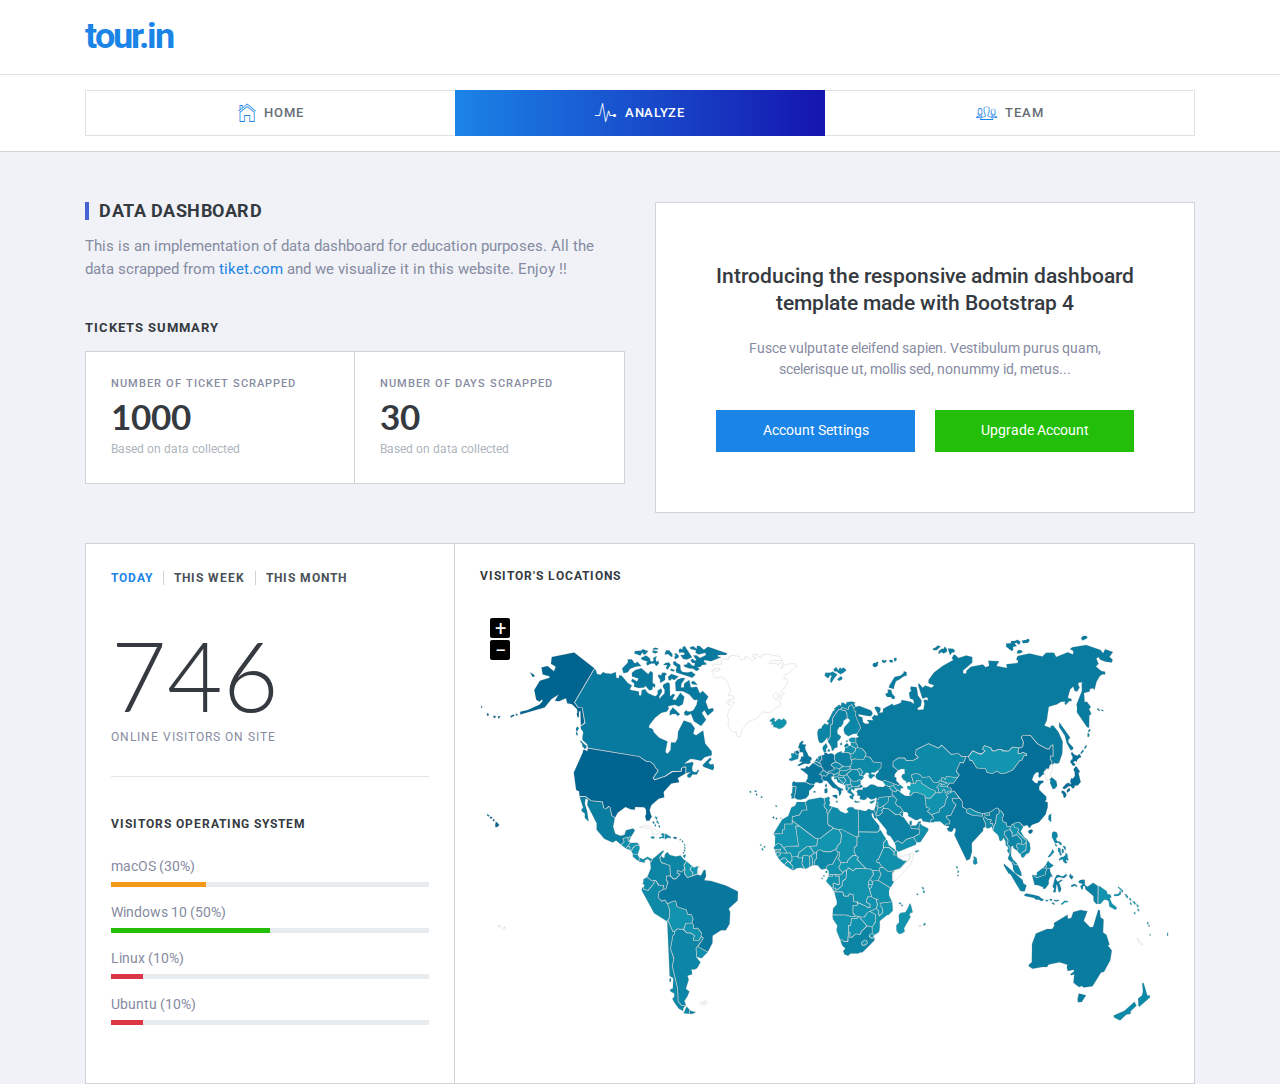
==== app/analyze.html @ 0094b049 "Clean up and add pie chart" ====
<!DOCTYPE html>
<html lang="en">

<head>
    <!-- Required meta tags -->
    <meta charset="utf-8">
    <meta name="viewport" content="width=device-width, initial-scale=1, shrink-to-fit=no">

    <title>Tourin - A data dashboard for flight tickets</title>

    <!-- vendor css -->
    <link href="lib/font-awesome/css/font-awesome.css" rel="stylesheet">
    <link href="lib/Ionicons/css/ionicons.css" rel="stylesheet">
    <link href="lib/jqvmap/css/jqvmap.min.css" rel="stylesheet">
    <link href="lib/flag-icon-css/css/flag-icon.min.css" rel="stylesheet">

    <!-- Slim CSS -->
    <link rel="stylesheet" href="css/slim.css">

</head>

<body class="dashboard-4">
    <div class="slim-header">
        <div class="container">
            <div class="slim-header-left">
                <h2 class="slim-logo">
                    <a href="tourin.html">
                        tour.in
                    </a>
                </h2>

            </div>
            <!-- <div class="slim-header-right">
                <div class="search-box">
                    <input type="text" class="form-control" placeholder="Search">
                    <button class="btn btn-primary">
                        <i class="fa fa-search"></i>
                    </button>
                </div> -->
            <!-- search-box -->
            <!-- </div> -->
            <!-- header-right -->
        </div>
        <!-- container -->
    </div>
    <!-- Header -->

    <div class="slim-navbar">
        <div class="container">
            <ul class="nav">
                <li class="nav-item">
                    <a class="nav-link" href="tourin.html">
                        <i class="icon ion-ios-home-outline"></i>
                        <span>Home</span>
                    </a>
                </li>
                <li class="nav-item active">
                    <a class="nav-link" href="analyze.html">
                        <i class="icon ion-ios-pulse"></i>
                        <span>Analyze</span>
                    </a>
                </li>
                <li class="nav-item">
                    <a class="nav-link" href="team.html">
                        <i class="icon ion-ios-people-outline"></i>
                        <span>Team</span>
                    </a>
                </li>
            </ul>
        </div>
        <!-- container -->
    </div>
    <!-- Navbar -->

    <div class="slim-mainpanel">
        <div class="container pd-t-50">
            <div class="row">
                <div class="col-lg-6">
                    <h3 class="tx-inverse mg-b-15 slim-pagetitle">Data Dashboard</h3>
                    <p class="mg-b-40" style="font-size: 15px;">This is an implementation of data dashboard for education purposes. All the data scrapped from
                        <a href="https://www.tiket.com/"
                            target="_blank">tiket.com </a>
                        and we visualize it in this website. Enjoy !!</p>

                    <h6 class="slim-card-title mg-b-15">Tickets Summary</h6>
                    <div class="row no-gutters">
                        <div class="col-sm-6">
                            <div class="card card-earning-summary">
                                <h6>Number of Ticket Scrapped</h6>
                                <!-- script here -->
                                <h1>1000</h1>
                                <span>Based on data collected</span>
                            </div>
                            <!-- card -->
                        </div>
                        <!-- col-6 -->
                        <div class="col-sm-6">
                            <div class="card card-earning-summary mg-sm-l--1 bd-t-0 bd-sm-t">
                                <h6>Number of Days Scrapped</h6>
                                <!-- script here -->
                                <h1>30</h1>
                                <span>Based on data collected</span>
                            </div>
                            <!-- card -->
                        </div>
                        <!-- col-6 -->
                    </div>
                    <!-- row -->
                </div>
                <!-- col-6 -->
                <div class="col-lg-6 mg-t-20 mg-sm-t-30 mg-lg-t-0">
                    <div class="card card-dash-headline">
                        <h4>Introducing the responsive admin dashboard template made with Bootstrap 4</h4>
                        <p>Fusce vulputate eleifend sapien. Vestibulum purus quam, scelerisque ut, mollis sed, nonummy id, metus...</p>
                        <div class="row row-sm">
                            <div class="col-sm-6">
                                <a href="" class="btn btn-primary btn-block">Account Settings</a>
                            </div>
                            <!-- col-6 -->
                            <div class="col-sm-6 mg-t-10 mg-sm-t-0">
                                <a href="" class="btn btn-success btn-block">Upgrade Account</a>
                            </div>
                            <!-- col-6 -->
                        </div>
                        <!-- row -->
                    </div>
                    <!-- card -->
                </div>
                <!-- col-6 -->
            </div>
            <!-- row -->

            <div class="card card-dash-chart-one mg-t-20 mg-sm-t-30">
                <div class="row no-gutters">
                    <div class="col-lg-4">
                        <div class="left-panel">
                            <nav class="nav">
                                <a href="" class="nav-link active">Today</a>
                                <a href="" class="nav-link">This Week</a>
                                <a href="" class="nav-link">This Month</a>
                            </nav>

                            <div class="active-visitor-wrapper">
                                <h1>746</h1>
                                <p>Online Visitors on Site</p>
                            </div>
                            <!-- active-visitor-wrapper -->

                            <hr class="mg-t-30 mg-b-40">

                            <h6 class="visitor-operating-label">Visitors Operating System</h6>

                            <label class="mg-b-5">macOS (30%)</label>
                            <div class="progress mg-b-15">
                                <div class="progress-bar bg-warning progress-bar-xs wd-30p" role="progressbar" aria-valuenow="30" aria-valuemin="0" aria-valuemax="100"></div>
                            </div>
                            <!-- progress -->

                            <label class="mg-b-5">Windows 10 (50%)</label>
                            <div class="progress mg-b-15">
                                <div class="progress-bar bg-success progress-bar-xs wd-50p" role="progressbar" aria-valuenow="50" aria-valuemin="0" aria-valuemax="100"></div>
                            </div>
                            <!-- progress -->

                            <label class="mg-b-5">Linux (10%)</label>
                            <div class="progress mg-b-15">
                                <div class="progress-bar bg-danger progress-bar-xs wd-10p" role="progressbar" aria-valuenow="10" aria-valuemin="0" aria-valuemax="100"></div>
                            </div>
                            <!-- progress -->

                            <label class="mg-b-5">Ubuntu (10%)</label>
                            <div class="progress mg-b-15">
                                <div class="progress-bar bg-danger progress-bar-xs wd-10p" role="progressbar" aria-valuenow="10" aria-valuemin="0" aria-valuemax="100"></div>
                            </div>
                            <!-- progress -->

                        </div>
                        <!-- left-panel -->
                    </div>
                    <!-- col-4 -->
                    <div class="col-lg-8">
                        <div class="right-panel">
                            <h6 class="slim-card-title">Visitor's Locations</h6>
                            <div id="vmap" class="ht-250 ht-sm-350 ht-md-450 bg-gray-300"></div>
                        </div>
                        <!-- right-panel -->
                    </div>
                    <!-- col-8 -->
                </div>
                <!-- row -->
            </div>
            <!-- card -->

        </div>
        <!-- container -->
    </div>
    <!-- slim-mainpanel -->

    <script src="lib/jquery/js/jquery.js"></script>
    <script src="lib/popper.js/js/popper.js"></script>
    <script src="lib/bootstrap/js/bootstrap.js"></script>
    <script src="lib/jquery.cookie/js/jquery.cookie.js"></script>
    <script src="lib/jqvmap/js/jquery.vmap.min.js"></script>
    <script src="lib/jqvmap/js/jquery.vmap.world.js"></script>

    <script src="js/slim.js"></script>
    <script src="js/jquery.vmap.sampledata.js"></script>
    <script>
        $(function () {
            'use strict'

            $('#vmap').vectorMap({
                map: 'world_en',
                backgroundColor: '#fff',
                color: '#ffffff',
                hoverOpacity: 0.7,
                selectedColor: '#666666',
                enableZoom: true,
                showTooltip: true,
                scaleColors: ['#17A2B8', '#006491'],
                values: sample_data,
                normalizeFunction: 'polynomial'
            });

        });
    </script>
</body>

</html>
---- app/lib/jqvmap/css/jqvmap.min.css ----
.jqvmap-label,.jqvmap-pin{pointer-events:none}.jqvmap-label{position:absolute;display:none;-webkit-border-radius:3px;-moz-border-radius:3px;border-radius:3px;background:#292929;color:#fff;font-family:sans-serif,Verdana;font-size:smaller;padding:3px}.jqvmap-zoomin,.jqvmap-zoomout{position:absolute;left:10px;-webkit-border-radius:3px;-moz-border-radius:3px;border-radius:3px;background:#000;padding:3px;color:#fff;width:10px;height:10px;cursor:pointer;line-height:10px;text-align:center}.jqvmap-zoomin{top:10px}.jqvmap-zoomout{top:30px}.jqvmap-region{cursor:pointer}.jqvmap-ajax_response{width:100%;height:500px}
---- app/lib/flag-icon-css/css/flag-icon.min.css ----
.flag-icon-background{background-size:contain;background-position:50%;background-repeat:no-repeat}.flag-icon{background-size:contain;background-position:50%;background-repeat:no-repeat;position:relative;display:inline-block;width:1.33333333em;line-height:1em}.flag-icon:before{content:"\00a0"}.flag-icon.flag-icon-squared{width:1em}.flag-icon-ad{background-image:url(../flags/4x3/ad.svg)}.flag-icon-ad.flag-icon-squared{background-image:url(../flags/1x1/ad.svg)}.flag-icon-ae{background-image:url(../flags/4x3/ae.svg)}.flag-icon-ae.flag-icon-squared{background-image:url(../flags/1x1/ae.svg)}.flag-icon-af{background-image:url(../flags/4x3/af.svg)}.flag-icon-af.flag-icon-squared{background-image:url(../flags/1x1/af.svg)}.flag-icon-ag{background-image:url(../flags/4x3/ag.svg)}.flag-icon-ag.flag-icon-squared{background-image:url(../flags/1x1/ag.svg)}.flag-icon-ai{background-image:url(../flags/4x3/ai.svg)}.flag-icon-ai.flag-icon-squared{background-image:url(../flags/1x1/ai.svg)}.flag-icon-al{background-image:url(../flags/4x3/al.svg)}.flag-icon-al.flag-icon-squared{background-image:url(../flags/1x1/al.svg)}.flag-icon-am{background-image:url(../flags/4x3/am.svg)}.flag-icon-am.flag-icon-squared{background-image:url(../flags/1x1/am.svg)}.flag-icon-ao{background-image:url(../flags/4x3/ao.svg)}.flag-icon-ao.flag-icon-squared{background-image:url(../flags/1x1/ao.svg)}.flag-icon-aq{background-image:url(../flags/4x3/aq.svg)}.flag-icon-aq.flag-icon-squared{background-image:url(../flags/1x1/aq.svg)}.flag-icon-ar{background-image:url(../flags/4x3/ar.svg)}.flag-icon-ar.flag-icon-squared{background-image:url(../flags/1x1/ar.svg)}.flag-icon-as{background-image:url(../flags/4x3/as.svg)}.flag-icon-as.flag-icon-squared{background-image:url(../flags/1x1/as.svg)}.flag-icon-at{background-image:url(../flags/4x3/at.svg)}.flag-icon-at.flag-icon-squared{background-image:url(../flags/1x1/at.svg)}.flag-icon-au{background-image:url(../flags/4x3/au.svg)}.flag-icon-au.flag-icon-squared{background-image:url(../flags/1x1/au.svg)}.flag-icon-aw{background-image:url(../flags/4x3/aw.svg)}.flag-icon-aw.flag-icon-squared{background-image:url(../flags/1x1/aw.svg)}.flag-icon-ax{background-image:url(../flags/4x3/ax.svg)}.flag-icon-ax.flag-icon-squared{background-image:url(../flags/1x1/ax.svg)}.flag-icon-az{background-image:url(../flags/4x3/az.svg)}.flag-icon-az.flag-icon-squared{background-image:url(../flags/1x1/az.svg)}.flag-icon-ba{background-image:url(../flags/4x3/ba.svg)}.flag-icon-ba.flag-icon-squared{background-image:url(../flags/1x1/ba.svg)}.flag-icon-bb{background-image:url(../flags/4x3/bb.svg)}.flag-icon-bb.flag-icon-squared{background-image:url(../flags/1x1/bb.svg)}.flag-icon-bd{background-image:url(../flags/4x3/bd.svg)}.flag-icon-bd.flag-icon-squared{background-image:url(../flags/1x1/bd.svg)}.flag-icon-be{background-image:url(../flags/4x3/be.svg)}.flag-icon-be.flag-icon-squared{background-image:url(../flags/1x1/be.svg)}.flag-icon-bf{background-image:url(../flags/4x3/bf.svg)}.flag-icon-bf.flag-icon-squared{background-image:url(../flags/1x1/bf.svg)}.flag-icon-bg{background-image:url(../flags/4x3/bg.svg)}.flag-icon-bg.flag-icon-squared{background-image:url(../flags/1x1/bg.svg)}.flag-icon-bh{background-image:url(../flags/4x3/bh.svg)}.flag-icon-bh.flag-icon-squared{background-image:url(../flags/1x1/bh.svg)}.flag-icon-bi{background-image:url(../flags/4x3/bi.svg)}.flag-icon-bi.flag-icon-squared{background-image:url(../flags/1x1/bi.svg)}.flag-icon-bj{background-image:url(../flags/4x3/bj.svg)}.flag-icon-bj.flag-icon-squared{background-image:url(../flags/1x1/bj.svg)}.flag-icon-bl{background-image:url(../flags/4x3/bl.svg)}.flag-icon-bl.flag-icon-squared{background-image:url(../flags/1x1/bl.svg)}.flag-icon-bm{background-image:url(../flags/4x3/bm.svg)}.flag-icon-bm.flag-icon-squared{background-image:url(../flags/1x1/bm.svg)}.flag-icon-bn{background-image:url(../flags/4x3/bn.svg)}.flag-icon-bn.flag-icon-squared{background-image:url(../flags/1x1/bn.svg)}.flag-icon-bo{background-image:url(../flags/4x3/bo.svg)}.flag-icon-bo.flag-icon-squared{background-image:url(../flags/1x1/bo.svg)}.flag-icon-bq{background-image:url(../flags/4x3/bq.svg)}.flag-icon-bq.flag-icon-squared{background-image:url(../flags/1x1/bq.svg)}.flag-icon-br{background-image:url(../flags/4x3/br.svg)}.flag-icon-br.flag-icon-squared{background-image:url(../flags/1x1/br.svg)}.flag-icon-bs{background-image:url(../flags/4x3/bs.svg)}.flag-icon-bs.flag-icon-squared{background-image:url(../flags/1x1/bs.svg)}.flag-icon-bt{background-image:url(../flags/4x3/bt.svg)}.flag-icon-bt.flag-icon-squared{background-image:url(../flags/1x1/bt.svg)}.flag-icon-bv{background-image:url(../flags/4x3/bv.svg)}.flag-icon-bv.flag-icon-squared{background-image:url(../flags/1x1/bv.svg)}.flag-icon-bw{background-image:url(../flags/4x3/bw.svg)}.flag-icon-bw.flag-icon-squared{background-image:url(../flags/1x1/bw.svg)}.flag-icon-by{background-image:url(../flags/4x3/by.svg)}.flag-icon-by.flag-icon-squared{background-image:url(../flags/1x1/by.svg)}.flag-icon-bz{background-image:url(../flags/4x3/bz.svg)}.flag-icon-bz.flag-icon-squared{background-image:url(../flags/1x1/bz.svg)}.flag-icon-ca{background-image:url(../flags/4x3/ca.svg)}.flag-icon-ca.flag-icon-squared{background-image:url(../flags/1x1/ca.svg)}.flag-icon-cc{background-image:url(../flags/4x3/cc.svg)}.flag-icon-cc.flag-icon-squared{background-image:url(../flags/1x1/cc.svg)}.flag-icon-cd{background-image:url(../flags/4x3/cd.svg)}.flag-icon-cd.flag-icon-squared{background-image:url(../flags/1x1/cd.svg)}.flag-icon-cf{background-image:url(../flags/4x3/cf.svg)}.flag-icon-cf.flag-icon-squared{background-image:url(../flags/1x1/cf.svg)}.flag-icon-cg{background-image:url(../flags/4x3/cg.svg)}.flag-icon-cg.flag-icon-squared{background-image:url(../flags/1x1/cg.svg)}.flag-icon-ch{background-image:url(../flags/4x3/ch.svg)}.flag-icon-ch.flag-icon-squared{background-image:url(../flags/1x1/ch.svg)}.flag-icon-ci{background-image:url(../flags/4x3/ci.svg)}.flag-icon-ci.flag-icon-squared{background-image:url(../flags/1x1/ci.svg)}.flag-icon-ck{background-image:url(../flags/4x3/ck.svg)}.flag-icon-ck.flag-icon-squared{background-image:url(../flags/1x1/ck.svg)}.flag-icon-cl{background-image:url(../flags/4x3/cl.svg)}.flag-icon-cl.flag-icon-squared{background-image:url(../flags/1x1/cl.svg)}.flag-icon-cm{background-image:url(../flags/4x3/cm.svg)}.flag-icon-cm.flag-icon-squared{background-image:url(../flags/1x1/cm.svg)}.flag-icon-cn{background-image:url(../flags/4x3/cn.svg)}.flag-icon-cn.flag-icon-squared{background-image:url(../flags/1x1/cn.svg)}.flag-icon-co{background-image:url(../flags/4x3/co.svg)}.flag-icon-co.flag-icon-squared{background-image:url(../flags/1x1/co.svg)}.flag-icon-cr{background-image:url(../flags/4x3/cr.svg)}.flag-icon-cr.flag-icon-squared{background-image:url(../flags/1x1/cr.svg)}.flag-icon-cu{background-image:url(../flags/4x3/cu.svg)}.flag-icon-cu.flag-icon-squared{background-image:url(../flags/1x1/cu.svg)}.flag-icon-cv{background-image:url(../flags/4x3/cv.svg)}.flag-icon-cv.flag-icon-squared{background-image:url(../flags/1x1/cv.svg)}.flag-icon-cw{background-image:url(../flags/4x3/cw.svg)}.flag-icon-cw.flag-icon-squared{background-image:url(../flags/1x1/cw.svg)}.flag-icon-cx{background-image:url(../flags/4x3/cx.svg)}.flag-icon-cx.flag-icon-squared{background-image:url(../flags/1x1/cx.svg)}.flag-icon-cy{background-image:url(../flags/4x3/cy.svg)}.flag-icon-cy.flag-icon-squared{background-image:url(../flags/1x1/cy.svg)}.flag-icon-cz{background-image:url(../flags/4x3/cz.svg)}.flag-icon-cz.flag-icon-squared{background-image:url(../flags/1x1/cz.svg)}.flag-icon-de{background-image:url(../flags/4x3/de.svg)}.flag-icon-de.flag-icon-squared{background-image:url(../flags/1x1/de.svg)}.flag-icon-dj{background-image:url(../flags/4x3/dj.svg)}.flag-icon-dj.flag-icon-squared{background-image:url(../flags/1x1/dj.svg)}.flag-icon-dk{background-image:url(../flags/4x3/dk.svg)}.flag-icon-dk.flag-icon-squared{background-image:url(../flags/1x1/dk.svg)}.flag-icon-dm{background-image:url(../flags/4x3/dm.svg)}.flag-icon-dm.flag-icon-squared{background-image:url(../flags/1x1/dm.svg)}.flag-icon-do{background-image:url(../flags/4x3/do.svg)}.flag-icon-do.flag-icon-squared{background-image:url(../flags/1x1/do.svg)}.flag-icon-dz{background-image:url(../flags/4x3/dz.svg)}.flag-icon-dz.flag-icon-squared{background-image:url(../flags/1x1/dz.svg)}.flag-icon-ec{background-image:url(../flags/4x3/ec.svg)}.flag-icon-ec.flag-icon-squared{background-image:url(../flags/1x1/ec.svg)}.flag-icon-ee{background-image:url(../flags/4x3/ee.svg)}.flag-icon-ee.flag-icon-squared{background-image:url(../flags/1x1/ee.svg)}.flag-icon-eg{background-image:url(../flags/4x3/eg.svg)}.flag-icon-eg.flag-icon-squared{background-image:url(../flags/1x1/eg.svg)}.flag-icon-eh{background-image:url(../flags/4x3/eh.svg)}.flag-icon-eh.flag-icon-squared{background-image:url(../flags/1x1/eh.svg)}.flag-icon-er{background-image:url(../flags/4x3/er.svg)}.flag-icon-er.flag-icon-squared{background-image:url(../flags/1x1/er.svg)}.flag-icon-es{background-image:url(../flags/4x3/es.svg)}.flag-icon-es.flag-icon-squared{background-image:url(../flags/1x1/es.svg)}.flag-icon-et{background-image:url(../flags/4x3/et.svg)}.flag-icon-et.flag-icon-squared{background-image:url(../flags/1x1/et.svg)}.flag-icon-fi{background-image:url(../flags/4x3/fi.svg)}.flag-icon-fi.flag-icon-squared{background-image:url(../flags/1x1/fi.svg)}.flag-icon-fj{background-image:url(../flags/4x3/fj.svg)}.flag-icon-fj.flag-icon-squared{background-image:url(../flags/1x1/fj.svg)}.flag-icon-fk{background-image:url(../flags/4x3/fk.svg)}.flag-icon-fk.flag-icon-squared{background-image:url(../flags/1x1/fk.svg)}.flag-icon-fm{background-image:url(../flags/4x3/fm.svg)}.flag-icon-fm.flag-icon-squared{background-image:url(../flags/1x1/fm.svg)}.flag-icon-fo{background-image:url(../flags/4x3/fo.svg)}.flag-icon-fo.flag-icon-squared{background-image:url(../flags/1x1/fo.svg)}.flag-icon-fr{background-image:url(../flags/4x3/fr.svg)}.flag-icon-fr.flag-icon-squared{background-image:url(../flags/1x1/fr.svg)}.flag-icon-ga{background-image:url(../flags/4x3/ga.svg)}.flag-icon-ga.flag-icon-squared{background-image:url(../flags/1x1/ga.svg)}.flag-icon-gb{background-image:url(../flags/4x3/gb.svg)}.flag-icon-gb.flag-icon-squared{background-image:url(../flags/1x1/gb.svg)}.flag-icon-gd{background-image:url(../flags/4x3/gd.svg)}.flag-icon-gd.flag-icon-squared{background-image:url(../flags/1x1/gd.svg)}.flag-icon-ge{background-image:url(../flags/4x3/ge.svg)}.flag-icon-ge.flag-icon-squared{background-image:url(../flags/1x1/ge.svg)}.flag-icon-gf{background-image:url(../flags/4x3/gf.svg)}.flag-icon-gf.flag-icon-squared{background-image:url(../flags/1x1/gf.svg)}.flag-icon-gg{background-image:url(../flags/4x3/gg.svg)}.flag-icon-gg.flag-icon-squared{background-image:url(../flags/1x1/gg.svg)}.flag-icon-gh{background-image:url(../flags/4x3/gh.svg)}.flag-icon-gh.flag-icon-squared{background-image:url(../flags/1x1/gh.svg)}.flag-icon-gi{background-image:url(../flags/4x3/gi.svg)}.flag-icon-gi.flag-icon-squared{background-image:url(../flags/1x1/gi.svg)}.flag-icon-gl{background-image:url(../flags/4x3/gl.svg)}.flag-icon-gl.flag-icon-squared{background-image:url(../flags/1x1/gl.svg)}.flag-icon-gm{background-image:url(../flags/4x3/gm.svg)}.flag-icon-gm.flag-icon-squared{background-image:url(../flags/1x1/gm.svg)}.flag-icon-gn{background-image:url(../flags/4x3/gn.svg)}.flag-icon-gn.flag-icon-squared{background-image:url(../flags/1x1/gn.svg)}.flag-icon-gp{background-image:url(../flags/4x3/gp.svg)}.flag-icon-gp.flag-icon-squared{background-image:url(../flags/1x1/gp.svg)}.flag-icon-gq{background-image:url(../flags/4x3/gq.svg)}.flag-icon-gq.flag-icon-squared{background-image:url(../flags/1x1/gq.svg)}.flag-icon-gr{background-image:url(../flags/4x3/gr.svg)}.flag-icon-gr.flag-icon-squared{background-image:url(../flags/1x1/gr.svg)}.flag-icon-gs{background-image:url(../flags/4x3/gs.svg)}.flag-icon-gs.flag-icon-squared{background-image:url(../flags/1x1/gs.svg)}.flag-icon-gt{background-image:url(../flags/4x3/gt.svg)}.flag-icon-gt.flag-icon-squared{background-image:url(../flags/1x1/gt.svg)}.flag-icon-gu{background-image:url(../flags/4x3/gu.svg)}.flag-icon-gu.flag-icon-squared{background-image:url(../flags/1x1/gu.svg)}.flag-icon-gw{background-image:url(../flags/4x3/gw.svg)}.flag-icon-gw.flag-icon-squared{background-image:url(../flags/1x1/gw.svg)}.flag-icon-gy{background-image:url(../flags/4x3/gy.svg)}.flag-icon-gy.flag-icon-squared{background-image:url(../flags/1x1/gy.svg)}.flag-icon-hk{background-image:url(../flags/4x3/hk.svg)}.flag-icon-hk.flag-icon-squared{background-image:url(../flags/1x1/hk.svg)}.flag-icon-hm{background-image:url(../flags/4x3/hm.svg)}.flag-icon-hm.flag-icon-squared{background-image:url(../flags/1x1/hm.svg)}.flag-icon-hn{background-image:url(../flags/4x3/hn.svg)}.flag-icon-hn.flag-icon-squared{background-image:url(../flags/1x1/hn.svg)}.flag-icon-hr{background-image:url(../flags/4x3/hr.svg)}.flag-icon-hr.flag-icon-squared{background-image:url(../flags/1x1/hr.svg)}.flag-icon-ht{background-image:url(../flags/4x3/ht.svg)}.flag-icon-ht.flag-icon-squared{background-image:url(../flags/1x1/ht.svg)}.flag-icon-hu{background-image:url(../flags/4x3/hu.svg)}.flag-icon-hu.flag-icon-squared{background-image:url(../flags/1x1/hu.svg)}.flag-icon-id{background-image:url(../flags/4x3/id.svg)}.flag-icon-id.flag-icon-squared{background-image:url(../flags/1x1/id.svg)}.flag-icon-ie{background-image:url(../flags/4x3/ie.svg)}.flag-icon-ie.flag-icon-squared{background-image:url(../flags/1x1/ie.svg)}.flag-icon-il{background-image:url(../flags/4x3/il.svg)}.flag-icon-il.flag-icon-squared{background-image:url(../flags/1x1/il.svg)}.flag-icon-im{background-image:url(../flags/4x3/im.svg)}.flag-icon-im.flag-icon-squared{background-image:url(../flags/1x1/im.svg)}.flag-icon-in{background-image:url(../flags/4x3/in.svg)}.flag-icon-in.flag-icon-squared{background-image:url(../flags/1x1/in.svg)}.flag-icon-io{background-image:url(../flags/4x3/io.svg)}.flag-icon-io.flag-icon-squared{background-image:url(../flags/1x1/io.svg)}.flag-icon-iq{background-image:url(../flags/4x3/iq.svg)}.flag-icon-iq.flag-icon-squared{background-image:url(../flags/1x1/iq.svg)}.flag-icon-ir{background-image:url(../flags/4x3/ir.svg)}.flag-icon-ir.flag-icon-squared{background-image:url(../flags/1x1/ir.svg)}.flag-icon-is{background-image:url(../flags/4x3/is.svg)}.flag-icon-is.flag-icon-squared{background-image:url(../flags/1x1/is.svg)}.flag-icon-it{background-image:url(../flags/4x3/it.svg)}.flag-icon-it.flag-icon-squared{background-image:url(../flags/1x1/it.svg)}.flag-icon-je{background-image:url(../flags/4x3/je.svg)}.flag-icon-je.flag-icon-squared{background-image:url(../flags/1x1/je.svg)}.flag-icon-jm{background-image:url(../flags/4x3/jm.svg)}.flag-icon-jm.flag-icon-squared{background-image:url(../flags/1x1/jm.svg)}.flag-icon-jo{background-image:url(../flags/4x3/jo.svg)}.flag-icon-jo.flag-icon-squared{background-image:url(../flags/1x1/jo.svg)}.flag-icon-jp{background-image:url(../flags/4x3/jp.svg)}.flag-icon-jp.flag-icon-squared{background-image:url(../flags/1x1/jp.svg)}.flag-icon-ke{background-image:url(../flags/4x3/ke.svg)}.flag-icon-ke.flag-icon-squared{background-image:url(../flags/1x1/ke.svg)}.flag-icon-kg{background-image:url(../flags/4x3/kg.svg)}.flag-icon-kg.flag-icon-squared{background-image:url(../flags/1x1/kg.svg)}.flag-icon-kh{background-image:url(../flags/4x3/kh.svg)}.flag-icon-kh.flag-icon-squared{background-image:url(../flags/1x1/kh.svg)}.flag-icon-ki{background-image:url(../flags/4x3/ki.svg)}.flag-icon-ki.flag-icon-squared{background-image:url(../flags/1x1/ki.svg)}.flag-icon-km{background-image:url(../flags/4x3/km.svg)}.flag-icon-km.flag-icon-squared{background-image:url(../flags/1x1/km.svg)}.flag-icon-kn{background-image:url(../flags/4x3/kn.svg)}.flag-icon-kn.flag-icon-squared{background-image:url(../flags/1x1/kn.svg)}.flag-icon-kp{background-image:url(../flags/4x3/kp.svg)}.flag-icon-kp.flag-icon-squared{background-image:url(../flags/1x1/kp.svg)}.flag-icon-kr{background-image:url(../flags/4x3/kr.svg)}.flag-icon-kr.flag-icon-squared{background-image:url(../flags/1x1/kr.svg)}.flag-icon-kw{background-image:url(../flags/4x3/kw.svg)}.flag-icon-kw.flag-icon-squared{background-image:url(../flags/1x1/kw.svg)}.flag-icon-ky{background-image:url(../flags/4x3/ky.svg)}.flag-icon-ky.flag-icon-squared{background-image:url(../flags/1x1/ky.svg)}.flag-icon-kz{background-image:url(../flags/4x3/kz.svg)}.flag-icon-kz.flag-icon-squared{background-image:url(../flags/1x1/kz.svg)}.flag-icon-la{background-image:url(../flags/4x3/la.svg)}.flag-icon-la.flag-icon-squared{background-image:url(../flags/1x1/la.svg)}.flag-icon-lb{background-image:url(../flags/4x3/lb.svg)}.flag-icon-lb.flag-icon-squared{background-image:url(../flags/1x1/lb.svg)}.flag-icon-lc{background-image:url(../flags/4x3/lc.svg)}.flag-icon-lc.flag-icon-squared{background-image:url(../flags/1x1/lc.svg)}.flag-icon-li{background-image:url(../flags/4x3/li.svg)}.flag-icon-li.flag-icon-squared{background-image:url(../flags/1x1/li.svg)}.flag-icon-lk{background-image:url(../flags/4x3/lk.svg)}.flag-icon-lk.flag-icon-squared{background-image:url(../flags/1x1/lk.svg)}.flag-icon-lr{background-image:url(../flags/4x3/lr.svg)}.flag-icon-lr.flag-icon-squared{background-image:url(../flags/1x1/lr.svg)}.flag-icon-ls{background-image:url(../flags/4x3/ls.svg)}.flag-icon-ls.flag-icon-squared{background-image:url(../flags/1x1/ls.svg)}.flag-icon-lt{background-image:url(../flags/4x3/lt.svg)}.flag-icon-lt.flag-icon-squared{background-image:url(../flags/1x1/lt.svg)}.flag-icon-lu{background-image:url(../flags/4x3/lu.svg)}.flag-icon-lu.flag-icon-squared{background-image:url(../flags/1x1/lu.svg)}.flag-icon-lv{background-image:url(../flags/4x3/lv.svg)}.flag-icon-lv.flag-icon-squared{background-image:url(../flags/1x1/lv.svg)}.flag-icon-ly{background-image:url(../flags/4x3/ly.svg)}.flag-icon-ly.flag-icon-squared{background-image:url(../flags/1x1/ly.svg)}.flag-icon-ma{background-image:url(../flags/4x3/ma.svg)}.flag-icon-ma.flag-icon-squared{background-image:url(../flags/1x1/ma.svg)}.flag-icon-mc{background-image:url(../flags/4x3/mc.svg)}.flag-icon-mc.flag-icon-squared{background-image:url(../flags/1x1/mc.svg)}.flag-icon-md{background-image:url(../flags/4x3/md.svg)}.flag-icon-md.flag-icon-squared{background-image:url(../flags/1x1/md.svg)}.flag-icon-me{background-image:url(../flags/4x3/me.svg)}.flag-icon-me.flag-icon-squared{background-image:url(../flags/1x1/me.svg)}.flag-icon-mf{background-image:url(../flags/4x3/mf.svg)}.flag-icon-mf.flag-icon-squared{background-image:url(../flags/1x1/mf.svg)}.flag-icon-mg{background-image:url(../flags/4x3/mg.svg)}.flag-icon-mg.flag-icon-squared{background-image:url(../flags/1x1/mg.svg)}.flag-icon-mh{background-image:url(../flags/4x3/mh.svg)}.flag-icon-mh.flag-icon-squared{background-image:url(../flags/1x1/mh.svg)}.flag-icon-mk{background-image:url(../flags/4x3/mk.svg)}.flag-icon-mk.flag-icon-squared{background-image:url(../flags/1x1/mk.svg)}.flag-icon-ml{background-image:url(../flags/4x3/ml.svg)}.flag-icon-ml.flag-icon-squared{background-image:url(../flags/1x1/ml.svg)}.flag-icon-mm{background-image:url(../flags/4x3/mm.svg)}.flag-icon-mm.flag-icon-squared{background-image:url(../flags/1x1/mm.svg)}.flag-icon-mn{background-image:url(../flags/4x3/mn.svg)}.flag-icon-mn.flag-icon-squared{background-image:url(../flags/1x1/mn.svg)}.flag-icon-mo{background-image:url(../flags/4x3/mo.svg)}.flag-icon-mo.flag-icon-squared{background-image:url(../flags/1x1/mo.svg)}.flag-icon-mp{background-image:url(../flags/4x3/mp.svg)}.flag-icon-mp.flag-icon-squared{background-image:url(../flags/1x1/mp.svg)}.flag-icon-mq{background-image:url(../flags/4x3/mq.svg)}.flag-icon-mq.flag-icon-squared{background-image:url(../flags/1x1/mq.svg)}.flag-icon-mr{background-image:url(../flags/4x3/mr.svg)}.flag-icon-mr.flag-icon-squared{background-image:url(../flags/1x1/mr.svg)}.flag-icon-ms{background-image:url(../flags/4x3/ms.svg)}.flag-icon-ms.flag-icon-squared{background-image:url(../flags/1x1/ms.svg)}.flag-icon-mt{background-image:url(../flags/4x3/mt.svg)}.flag-icon-mt.flag-icon-squared{background-image:url(../flags/1x1/mt.svg)}.flag-icon-mu{background-image:url(../flags/4x3/mu.svg)}.flag-icon-mu.flag-icon-squared{background-image:url(../flags/1x1/mu.svg)}.flag-icon-mv{background-image:url(../flags/4x3/mv.svg)}.flag-icon-mv.flag-icon-squared{background-image:url(../flags/1x1/mv.svg)}.flag-icon-mw{background-image:url(../flags/4x3/mw.svg)}.flag-icon-mw.flag-icon-squared{background-image:url(../flags/1x1/mw.svg)}.flag-icon-mx{background-image:url(../flags/4x3/mx.svg)}.flag-icon-mx.flag-icon-squared{background-image:url(../flags/1x1/mx.svg)}.flag-icon-my{background-image:url(../flags/4x3/my.svg)}.flag-icon-my.flag-icon-squared{background-image:url(../flags/1x1/my.svg)}.flag-icon-mz{background-image:url(../flags/4x3/mz.svg)}.flag-icon-mz.flag-icon-squared{background-image:url(../flags/1x1/mz.svg)}.flag-icon-na{background-image:url(../flags/4x3/na.svg)}.flag-icon-na.flag-icon-squared{background-image:url(../flags/1x1/na.svg)}.flag-icon-nc{background-image:url(../flags/4x3/nc.svg)}.flag-icon-nc.flag-icon-squared{background-image:url(../flags/1x1/nc.svg)}.flag-icon-ne{background-image:url(../flags/4x3/ne.svg)}.flag-icon-ne.flag-icon-squared{background-image:url(../flags/1x1/ne.svg)}.flag-icon-nf{background-image:url(../flags/4x3/nf.svg)}.flag-icon-nf.flag-icon-squared{background-image:url(../flags/1x1/nf.svg)}.flag-icon-ng{background-image:url(../flags/4x3/ng.svg)}.flag-icon-ng.flag-icon-squared{background-image:url(../flags/1x1/ng.svg)}.flag-icon-ni{background-image:url(../flags/4x3/ni.svg)}.flag-icon-ni.flag-icon-squared{background-image:url(../flags/1x1/ni.svg)}.flag-icon-nl{background-image:url(../flags/4x3/nl.svg)}.flag-icon-nl.flag-icon-squared{background-image:url(../flags/1x1/nl.svg)}.flag-icon-no{background-image:url(../flags/4x3/no.svg)}.flag-icon-no.flag-icon-squared{background-image:url(../flags/1x1/no.svg)}.flag-icon-np{background-image:url(../flags/4x3/np.svg)}.flag-icon-np.flag-icon-squared{background-image:url(../flags/1x1/np.svg)}.flag-icon-nr{background-image:url(../flags/4x3/nr.svg)}.flag-icon-nr.flag-icon-squared{background-image:url(../flags/1x1/nr.svg)}.flag-icon-nu{background-image:url(../flags/4x3/nu.svg)}.flag-icon-nu.flag-icon-squared{background-image:url(../flags/1x1/nu.svg)}.flag-icon-nz{background-image:url(../flags/4x3/nz.svg)}.flag-icon-nz.flag-icon-squared{background-image:url(../flags/1x1/nz.svg)}.flag-icon-om{background-image:url(../flags/4x3/om.svg)}.flag-icon-om.flag-icon-squared{background-image:url(../flags/1x1/om.svg)}.flag-icon-pa{background-image:url(../flags/4x3/pa.svg)}.flag-icon-pa.flag-icon-squared{background-image:url(../flags/1x1/pa.svg)}.flag-icon-pe{background-image:url(../flags/4x3/pe.svg)}.flag-icon-pe.flag-icon-squared{background-image:url(../flags/1x1/pe.svg)}.flag-icon-pf{background-image:url(../flags/4x3/pf.svg)}.flag-icon-pf.flag-icon-squared{background-image:url(../flags/1x1/pf.svg)}.flag-icon-pg{background-image:url(../flags/4x3/pg.svg)}.flag-icon-pg.flag-icon-squared{background-image:url(../flags/1x1/pg.svg)}.flag-icon-ph{background-image:url(../flags/4x3/ph.svg)}.flag-icon-ph.flag-icon-squared{background-image:url(../flags/1x1/ph.svg)}.flag-icon-pk{background-image:url(../flags/4x3/pk.svg)}.flag-icon-pk.flag-icon-squared{background-image:url(../flags/1x1/pk.svg)}.flag-icon-pl{background-image:url(../flags/4x3/pl.svg)}.flag-icon-pl.flag-icon-squared{background-image:url(../flags/1x1/pl.svg)}.flag-icon-pm{background-image:url(../flags/4x3/pm.svg)}.flag-icon-pm.flag-icon-squared{background-image:url(../flags/1x1/pm.svg)}.flag-icon-pn{background-image:url(../flags/4x3/pn.svg)}.flag-icon-pn.flag-icon-squared{background-image:url(../flags/1x1/pn.svg)}.flag-icon-pr{background-image:url(../flags/4x3/pr.svg)}.flag-icon-pr.flag-icon-squared{background-image:url(../flags/1x1/pr.svg)}.flag-icon-ps{background-image:url(../flags/4x3/ps.svg)}.flag-icon-ps.flag-icon-squared{background-image:url(../flags/1x1/ps.svg)}.flag-icon-pt{background-image:url(../flags/4x3/pt.svg)}.flag-icon-pt.flag-icon-squared{background-image:url(../flags/1x1/pt.svg)}.flag-icon-pw{background-image:url(../flags/4x3/pw.svg)}.flag-icon-pw.flag-icon-squared{background-image:url(../flags/1x1/pw.svg)}.flag-icon-py{background-image:url(../flags/4x3/py.svg)}.flag-icon-py.flag-icon-squared{background-image:url(../flags/1x1/py.svg)}.flag-icon-qa{background-image:url(../flags/4x3/qa.svg)}.flag-icon-qa.flag-icon-squared{background-image:url(../flags/1x1/qa.svg)}.flag-icon-re{background-image:url(../flags/4x3/re.svg)}.flag-icon-re.flag-icon-squared{background-image:url(../flags/1x1/re.svg)}.flag-icon-ro{background-image:url(../flags/4x3/ro.svg)}.flag-icon-ro.flag-icon-squared{background-image:url(../flags/1x1/ro.svg)}.flag-icon-rs{background-image:url(../flags/4x3/rs.svg)}.flag-icon-rs.flag-icon-squared{background-image:url(../flags/1x1/rs.svg)}.flag-icon-ru{background-image:url(../flags/4x3/ru.svg)}.flag-icon-ru.flag-icon-squared{background-image:url(../flags/1x1/ru.svg)}.flag-icon-rw{background-image:url(../flags/4x3/rw.svg)}.flag-icon-rw.flag-icon-squared{background-image:url(../flags/1x1/rw.svg)}.flag-icon-sa{background-image:url(../flags/4x3/sa.svg)}.flag-icon-sa.flag-icon-squared{background-image:url(../flags/1x1/sa.svg)}.flag-icon-sb{background-image:url(../flags/4x3/sb.svg)}.flag-icon-sb.flag-icon-squared{background-image:url(../flags/1x1/sb.svg)}.flag-icon-sc{background-image:url(../flags/4x3/sc.svg)}.flag-icon-sc.flag-icon-squared{background-image:url(../flags/1x1/sc.svg)}.flag-icon-sd{background-image:url(../flags/4x3/sd.svg)}.flag-icon-sd.flag-icon-squared{background-image:url(../flags/1x1/sd.svg)}.flag-icon-se{background-image:url(../flags/4x3/se.svg)}.flag-icon-se.flag-icon-squared{background-image:url(../flags/1x1/se.svg)}.flag-icon-sg{background-image:url(../flags/4x3/sg.svg)}.flag-icon-sg.flag-icon-squared{background-image:url(../flags/1x1/sg.svg)}.flag-icon-sh{background-image:url(../flags/4x3/sh.svg)}.flag-icon-sh.flag-icon-squared{background-image:url(../flags/1x1/sh.svg)}.flag-icon-si{background-image:url(../flags/4x3/si.svg)}.flag-icon-si.flag-icon-squared{background-image:url(../flags/1x1/si.svg)}.flag-icon-sj{background-image:url(../flags/4x3/sj.svg)}.flag-icon-sj.flag-icon-squared{background-image:url(../flags/1x1/sj.svg)}.flag-icon-sk{background-image:url(../flags/4x3/sk.svg)}.flag-icon-sk.flag-icon-squared{background-image:url(../flags/1x1/sk.svg)}.flag-icon-sl{background-image:url(../flags/4x3/sl.svg)}.flag-icon-sl.flag-icon-squared{background-image:url(../flags/1x1/sl.svg)}.flag-icon-sm{background-image:url(../flags/4x3/sm.svg)}.flag-icon-sm.flag-icon-squared{background-image:url(../flags/1x1/sm.svg)}.flag-icon-sn{background-image:url(../flags/4x3/sn.svg)}.flag-icon-sn.flag-icon-squared{background-image:url(../flags/1x1/sn.svg)}.flag-icon-so{background-image:url(../flags/4x3/so.svg)}.flag-icon-so.flag-icon-squared{background-image:url(../flags/1x1/so.svg)}.flag-icon-sr{background-image:url(../flags/4x3/sr.svg)}.flag-icon-sr.flag-icon-squared{background-image:url(../flags/1x1/sr.svg)}.flag-icon-ss{background-image:url(../flags/4x3/ss.svg)}.flag-icon-ss.flag-icon-squared{background-image:url(../flags/1x1/ss.svg)}.flag-icon-st{background-image:url(../flags/4x3/st.svg)}.flag-icon-st.flag-icon-squared{background-image:url(../flags/1x1/st.svg)}.flag-icon-sv{background-image:url(../flags/4x3/sv.svg)}.flag-icon-sv.flag-icon-squared{background-image:url(../flags/1x1/sv.svg)}.flag-icon-sx{background-image:url(../flags/4x3/sx.svg)}.flag-icon-sx.flag-icon-squared{background-image:url(../flags/1x1/sx.svg)}.flag-icon-sy{background-image:url(../flags/4x3/sy.svg)}.flag-icon-sy.flag-icon-squared{background-image:url(../flags/1x1/sy.svg)}.flag-icon-sz{background-image:url(../flags/4x3/sz.svg)}.flag-icon-sz.flag-icon-squared{background-image:url(../flags/1x1/sz.svg)}.flag-icon-tc{background-image:url(../flags/4x3/tc.svg)}.flag-icon-tc.flag-icon-squared{background-image:url(../flags/1x1/tc.svg)}.flag-icon-td{background-image:url(../flags/4x3/td.svg)}.flag-icon-td.flag-icon-squared{background-image:url(../flags/1x1/td.svg)}.flag-icon-tf{background-image:url(../flags/4x3/tf.svg)}.flag-icon-tf.flag-icon-squared{background-image:url(../flags/1x1/tf.svg)}.flag-icon-tg{background-image:url(../flags/4x3/tg.svg)}.flag-icon-tg.flag-icon-squared{background-image:url(../flags/1x1/tg.svg)}.flag-icon-th{background-image:url(../flags/4x3/th.svg)}.flag-icon-th.flag-icon-squared{background-image:url(../flags/1x1/th.svg)}.flag-icon-tj{background-image:url(../flags/4x3/tj.svg)}.flag-icon-tj.flag-icon-squared{background-image:url(../flags/1x1/tj.svg)}.flag-icon-tk{background-image:url(../flags/4x3/tk.svg)}.flag-icon-tk.flag-icon-squared{background-image:url(../flags/1x1/tk.svg)}.flag-icon-tl{background-image:url(../flags/4x3/tl.svg)}.flag-icon-tl.flag-icon-squared{background-image:url(../flags/1x1/tl.svg)}.flag-icon-tm{background-image:url(../flags/4x3/tm.svg)}.flag-icon-tm.flag-icon-squared{background-image:url(../flags/1x1/tm.svg)}.flag-icon-tn{background-image:url(../flags/4x3/tn.svg)}.flag-icon-tn.flag-icon-squared{background-image:url(../flags/1x1/tn.svg)}.flag-icon-to{background-image:url(../flags/4x3/to.svg)}.flag-icon-to.flag-icon-squared{background-image:url(../flags/1x1/to.svg)}.flag-icon-tr{background-image:url(../flags/4x3/tr.svg)}.flag-icon-tr.flag-icon-squared{background-image:url(../flags/1x1/tr.svg)}.flag-icon-tt{background-image:url(../flags/4x3/tt.svg)}.flag-icon-tt.flag-icon-squared{background-image:url(../flags/1x1/tt.svg)}.flag-icon-tv{background-image:url(../flags/4x3/tv.svg)}.flag-icon-tv.flag-icon-squared{background-image:url(../flags/1x1/tv.svg)}.flag-icon-tw{background-image:url(../flags/4x3/tw.svg)}.flag-icon-tw.flag-icon-squared{background-image:url(../flags/1x1/tw.svg)}.flag-icon-tz{background-image:url(../flags/4x3/tz.svg)}.flag-icon-tz.flag-icon-squared{background-image:url(../flags/1x1/tz.svg)}.flag-icon-ua{background-image:url(../flags/4x3/ua.svg)}.flag-icon-ua.flag-icon-squared{background-image:url(../flags/1x1/ua.svg)}.flag-icon-ug{background-image:url(../flags/4x3/ug.svg)}.flag-icon-ug.flag-icon-squared{background-image:url(../flags/1x1/ug.svg)}.flag-icon-um{background-image:url(../flags/4x3/um.svg)}.flag-icon-um.flag-icon-squared{background-image:url(../flags/1x1/um.svg)}.flag-icon-us{background-image:url(../flags/4x3/us.svg)}.flag-icon-us.flag-icon-squared{background-image:url(../flags/1x1/us.svg)}.flag-icon-uy{background-image:url(../flags/4x3/uy.svg)}.flag-icon-uy.flag-icon-squared{background-image:url(../flags/1x1/uy.svg)}.flag-icon-uz{background-image:url(../flags/4x3/uz.svg)}.flag-icon-uz.flag-icon-squared{background-image:url(../flags/1x1/uz.svg)}.flag-icon-va{background-image:url(../flags/4x3/va.svg)}.flag-icon-va.flag-icon-squared{background-image:url(../flags/1x1/va.svg)}.flag-icon-vc{background-image:url(../flags/4x3/vc.svg)}.flag-icon-vc.flag-icon-squared{background-image:url(../flags/1x1/vc.svg)}.flag-icon-ve{background-image:url(../flags/4x3/ve.svg)}.flag-icon-ve.flag-icon-squared{background-image:url(../flags/1x1/ve.svg)}.flag-icon-vg{background-image:url(../flags/4x3/vg.svg)}.flag-icon-vg.flag-icon-squared{background-image:url(../flags/1x1/vg.svg)}.flag-icon-vi{background-image:url(../flags/4x3/vi.svg)}.flag-icon-vi.flag-icon-squared{background-image:url(../flags/1x1/vi.svg)}.flag-icon-vn{background-image:url(../flags/4x3/vn.svg)}.flag-icon-vn.flag-icon-squared{background-image:url(../flags/1x1/vn.svg)}.flag-icon-vu{background-image:url(../flags/4x3/vu.svg)}.flag-icon-vu.flag-icon-squared{background-image:url(../flags/1x1/vu.svg)}.flag-icon-wf{background-image:url(../flags/4x3/wf.svg)}.flag-icon-wf.flag-icon-squared{background-image:url(../flags/1x1/wf.svg)}.flag-icon-ws{background-image:url(../flags/4x3/ws.svg)}.flag-icon-ws.flag-icon-squared{background-image:url(../flags/1x1/ws.svg)}.flag-icon-ye{background-image:url(../flags/4x3/ye.svg)}.flag-icon-ye.flag-icon-squared{background-image:url(../flags/1x1/ye.svg)}.flag-icon-yt{background-image:url(../flags/4x3/yt.svg)}.flag-icon-yt.flag-icon-squared{background-image:url(../flags/1x1/yt.svg)}.flag-icon-za{background-image:url(../flags/4x3/za.svg)}.flag-icon-za.flag-icon-squared{background-image:url(../flags/1x1/za.svg)}.flag-icon-zm{background-image:url(../flags/4x3/zm.svg)}.flag-icon-zm.flag-icon-squared{background-image:url(../flags/1x1/zm.svg)}.flag-icon-zw{background-image:url(../flags/4x3/zw.svg)}.flag-icon-zw.flag-icon-squared{background-image:url(../flags/1x1/zw.svg)}.flag-icon-es-ct{background-image:url(../flags/4x3/es-ct.svg)}.flag-icon-es-ct.flag-icon-squared{background-image:url(../flags/1x1/es-ct.svg)}.flag-icon-eu{background-image:url(../flags/4x3/eu.svg)}.flag-icon-eu.flag-icon-squared{background-image:url(../flags/1x1/eu.svg)}.flag-icon-gb-eng{background-image:url(../flags/4x3/gb-eng.svg)}.flag-icon-gb-eng.flag-icon-squared{background-image:url(../flags/1x1/gb-eng.svg)}.flag-icon-gb-nir{background-image:url(../flags/4x3/gb-nir.svg)}.flag-icon-gb-nir.flag-icon-squared{background-image:url(../flags/1x1/gb-nir.svg)}.flag-icon-gb-sct{background-image:url(../flags/4x3/gb-sct.svg)}.flag-icon-gb-sct.flag-icon-squared{background-image:url(../flags/1x1/gb-sct.svg)}.flag-icon-gb-wls{background-image:url(../flags/4x3/gb-wls.svg)}.flag-icon-gb-wls.flag-icon-squared{background-image:url(../flags/1x1/gb-wls.svg)}.flag-icon-un{background-image:url(../flags/4x3/un.svg)}.flag-icon-un.flag-icon-squared{background-image:url(../flags/1x1/un.svg)}
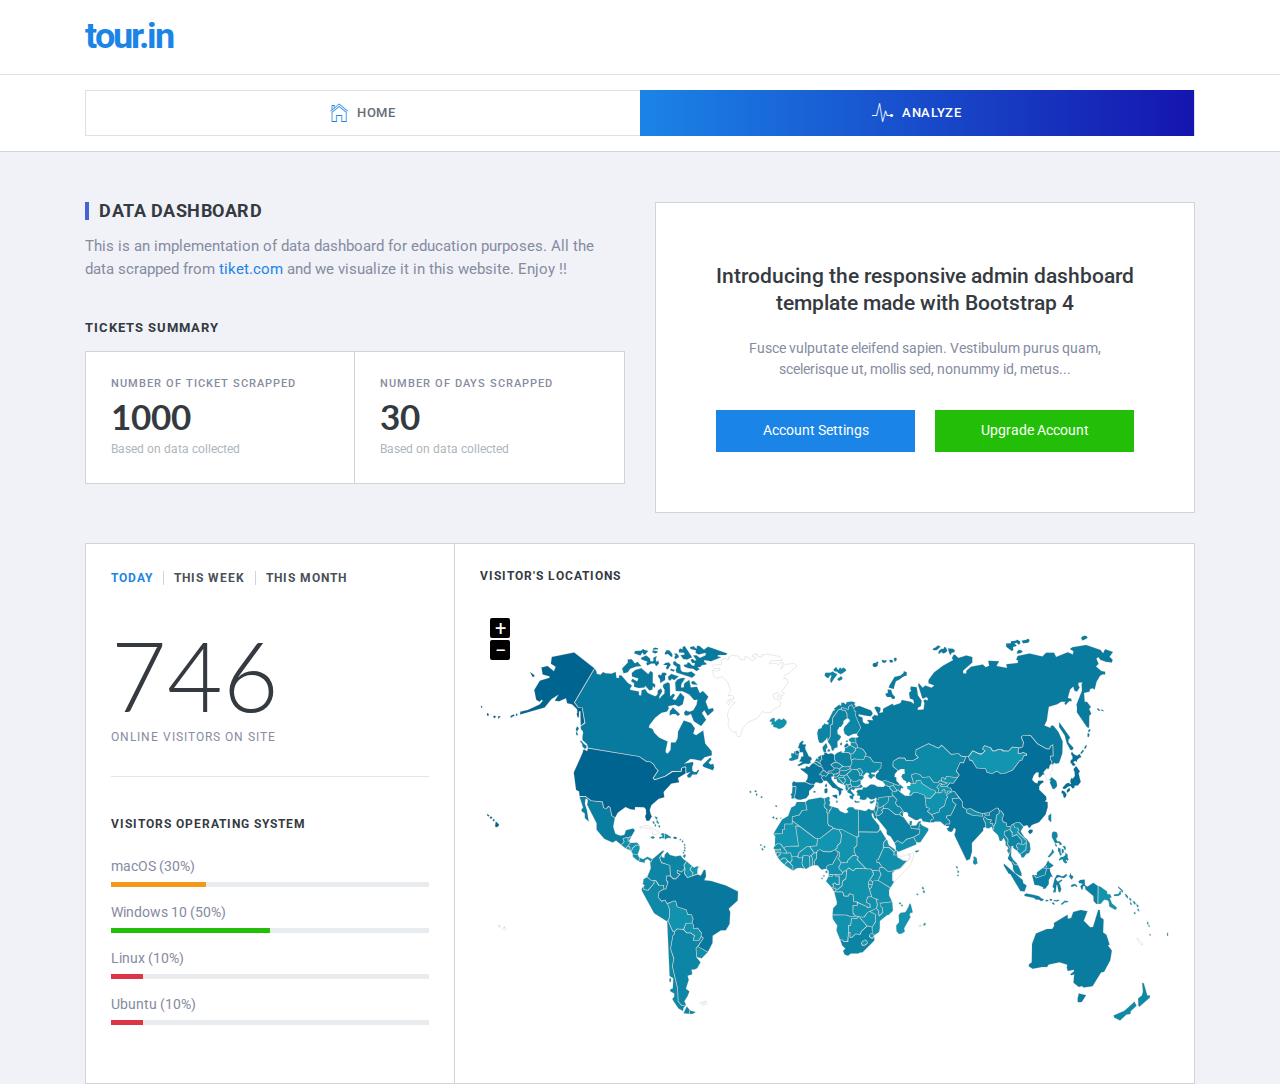
==== commit ef0652be: "Complete scraping data" ====
--- a/app/analyze.html
+++ b/app/analyze.html
@@ -15,7 +15,7 @@
     <link href="lib/flag-icon-css/css/flag-icon.min.css" rel="stylesheet">
 
     <!-- Slim CSS -->
-    <link rel="stylesheet" href="css/slim.css">
+    <link rel="stylesheet" href="css/helper.css">
 
 </head>
 
@@ -30,16 +30,6 @@
                 </h2>
 
             </div>
-            <!-- <div class="slim-header-right">
-                <div class="search-box">
-                    <input type="text" class="form-control" placeholder="Search">
-                    <button class="btn btn-primary">
-                        <i class="fa fa-search"></i>
-                    </button>
-                </div> -->
-            <!-- search-box -->
-            <!-- </div> -->
-            <!-- header-right -->
         </div>
         <!-- container -->
     </div>
@@ -60,12 +50,6 @@
                         <span>Analyze</span>
                     </a>
                 </li>
-                <li class="nav-item">
-                    <a class="nav-link" href="team.html">
-                        <i class="icon ion-ios-people-outline"></i>
-                        <span>Team</span>
-                    </a>
-                </li>
             </ul>
         </div>
         <!-- container -->
@@ -78,8 +62,7 @@
                 <div class="col-lg-6">
                     <h3 class="tx-inverse mg-b-15 slim-pagetitle">Data Dashboard</h3>
                     <p class="mg-b-40" style="font-size: 15px;">This is an implementation of data dashboard for education purposes. All the data scrapped from
-                        <a href="https://www.tiket.com/"
-                            target="_blank">tiket.com </a>
+                        <a href="https://www.tiket.com/" target="_blank">tiket.com </a>
                         and we visualize it in this website. Enjoy !!</p>
 
                     <h6 class="slim-card-title mg-b-15">Tickets Summary</h6>
@@ -226,4 +209,4 @@
     </script>
 </body>
 
-</html>
+</html>--- a/app/css/helper.css
+++ b/app/css/helper.css
@@ -0,0 +1,57847 @@
+/*
+* Slim v1.0.0 (https://themepixels.me/slim)
+* Copyright 2018 ThemePixels
+* Licensed under ThemeForest License
+*
+* ---------- TABLE OF CONTENTS ----------
+*
+* 1. GOOGLE FONTS IMPORT
+* 2. BOOTSTRAP FRAMEWORK
+* 3. BOOTSTRAP OVERRIDES
+*    3.1  Accordion
+*    3.2  Alerts
+*    3.3  Buttons
+*    3.4  Card
+*    3.5  Carousel
+*    3.6  Close
+*    3.7  Custom Forms
+*    3.8  Custom
+*    3.9  Dropdown
+*    3.10 Forms
+*    3.11 Form Layouts
+*    3.12 Input groups
+*    3.13 List group
+*    3.14 Modal
+*    3.15 Nav
+*    3.16 Pagination
+*    3.17 Popover
+*    3.18 Progress
+*    3.19 Tooltip
+*    3.20 Table
+*
+* 4. CUSTOM VENDOR STYLES
+*    4.1  Chartist
+*    4.2  Datatables
+*    4.3  Flot
+*    4.4  Full Calendar
+*    4.5  Ion RangeSlider
+*    4.6  jQuery Steps
+*    4.7  JQVMap
+*    4.8  jQuery UI
+*    4.9  Medium Editor
+*    4.10 Morris
+*    4.11 Parsley
+*    4.12 Perfect Scrollbar
+*    4.13 Rickshaw
+*    4.14 Select2
+*    4.15 Sparkline
+*    4.16 Spectrum
+*    4.17 Summernote
+*    4.18 Tagsinput
+*    4.19 Toggles
+*
+* 5. TEMPLATE LAYOUT STYLES
+*    5.1  Demo
+*    5.2  Header
+*    5.3  Global
+*    5.4  Navbar
+*    5.5  Settings
+*    5.6  Mainpanel
+*    5.7  Sticky Header
+*    5.8  Footer
+*    5.9  Full Width
+*
+* 6. TEMPLATE PAGES STYLES
+*    6.1  Contacts
+*    6.2  Dashboard
+*    6.3  Dropdown
+*    6.4  Error
+*    6.5  File Manager
+*    6.6  Form Layouts
+*    6.7  Invoice
+*    6.8  Media
+*    6.9  Messages
+*    6.10 Modal
+*    6.11 Pagination
+*    6.12 Popover
+*    6.13 Pricing
+*    6.14 Profile
+*    6.15 Signin
+*    6.16 Timeline
+*    6.17 Tooltip
+*    6.18 Widgets
+*    6.19 Landing
+*
+* 7. UTILITIES / HELPER CLASSES
+*    7.1  Background
+*    7.2  Border
+*    7.3  Height
+*    7.4  Hover
+*    7.5  Margin
+*    7.6  Misc
+*    7.7  Padding
+*    7.8  Position
+*    7.9  Typography
+*    7.10 Width
+*/
+
+/* ------------------------------------------------------ */
+
+/* ############### 1. GOOGLE FONTS IMPORT ############### */
+
+/* ------------------------------------------------------ */
+
+@import url("https://fonts.googleapis.com/css?family=Roboto:300,400,500,700");
+@import url("https://fonts.googleapis.com/css?family=Open+Sans:300,400,600,700");
+@import url("https://fonts.googleapis.com/css?family=Montserrat:300,400,500,600,700");
+@import url("https://fonts.googleapis.com/css?family=Lato:300,400,700");
+/* ------------------------------------------------------ */
+
+/* ############### 2. BOOTSTRAP FRAMEWORK ############### */
+
+/* ------------------------------------------------------ */
+
+/*!
+ * Bootstrap v4.0.0 (https://getbootstrap.com)
+ * Copyright 2011-2018 The Bootstrap Authors
+ * Copyright 2011-2018 Twitter, Inc.
+ * Licensed under MIT (https://github.com/twbs/bootstrap/blob/master/LICENSE)
+ */
+
+:root {
+  --blue: #1b84e7;
+  --indigo: #6610f2;
+  --purple: #6f42c1;
+  --pink: #e83e8c;
+  --red: #dc3545;
+  --orange: #f27510;
+  --yellow: #F49917;
+  --green: #23BF08;
+  --teal: #1CAF9A;
+  --cyan: #5B93D3;
+  --white: #fff;
+  --gray: #6c757d;
+  --gray-dark: #343a40;
+  --primary: #1b84e7;
+  --secondary: #6c757d;
+  --success: #23BF08;
+  --info: #5B93D3;
+  --warning: #F49917;
+  --danger: #dc3545;
+  --light: #f8f9fa;
+  --dark: #343a40;
+  --breakpoint-xs: 0;
+  --breakpoint-sm: 576px;
+  --breakpoint-md: 768px;
+  --breakpoint-lg: 992px;
+  --breakpoint-xl: 1200px;
+  --font-family-sans-serif: -apple-system, BlinkMacSystemFont, "Segoe UI", Roboto, "Helvetica Neue", Arial, sans-serif, "Apple Color Emoji", "Segoe UI Emoji", "Segoe UI Symbol";
+  --font-family-monospace: SFMono-Regular, Menlo, Monaco, Consolas, "Liberation Mono", "Courier New", monospace;
+}
+
+*,
+*::before,
+*::after {
+  box-sizing: border-box;
+}
+
+html {
+  font-family: sans-serif;
+  line-height: 1.15;
+  -webkit-text-size-adjust: 100%;
+  -ms-text-size-adjust: 100%;
+  -ms-overflow-style: scrollbar;
+  -webkit-tap-highlight-color: transparent;
+}
+
+@-ms-viewport {
+  width: device-width;
+}
+
+article,
+aside,
+dialog,
+figcaption,
+figure,
+footer,
+header,
+hgroup,
+main,
+nav,
+section {
+  display: block;
+}
+
+body {
+  margin: 0;
+  font-family: "Roboto", "Helvetica Neue", Arial, sans-serif;
+  font-size: 0.875rem;
+  font-weight: 400;
+  line-height: 1.5;
+  color: #868ba1;
+  text-align: left;
+  background-color: #f0f2f7;
+}
+
+[tabindex="-1"]:focus {
+  outline: 0 !important;
+}
+
+hr {
+  box-sizing: content-box;
+  height: 0;
+  overflow: visible;
+}
+
+h1,
+h2,
+h3,
+h4,
+h5,
+h6 {
+  margin-top: 0;
+  margin-bottom: 0.5rem;
+}
+
+p {
+  margin-top: 0;
+  margin-bottom: 1rem;
+}
+
+abbr[title],
+abbr[data-original-title] {
+  text-decoration: underline;
+  text-decoration: underline dotted;
+  cursor: help;
+  border-bottom: 0;
+}
+
+address {
+  margin-bottom: 1rem;
+  font-style: normal;
+  line-height: inherit;
+}
+
+ol,
+ul,
+dl {
+  margin-top: 0;
+  margin-bottom: 1rem;
+}
+
+ol ol,
+ul ul,
+ol ul,
+ul ol {
+  margin-bottom: 0;
+}
+
+dt {
+  font-weight: 700;
+}
+
+dd {
+  margin-bottom: .5rem;
+  margin-left: 0;
+}
+
+blockquote {
+  margin: 0 0 1rem;
+}
+
+dfn {
+  font-style: italic;
+}
+
+b,
+strong {
+  font-weight: bolder;
+}
+
+small {
+  font-size: 80%;
+}
+
+sub,
+sup {
+  position: relative;
+  font-size: 75%;
+  line-height: 0;
+  vertical-align: baseline;
+}
+
+sub {
+  bottom: -.25em;
+}
+
+sup {
+  top: -.5em;
+}
+
+a {
+  color: #1b84e7;
+  text-decoration: none;
+  background-color: transparent;
+  -webkit-text-decoration-skip: objects;
+}
+
+a:hover {
+  color: #115da4;
+  text-decoration: none;
+}
+
+a:not([href]):not([tabindex]) {
+  color: inherit;
+  text-decoration: none;
+}
+
+a:not([href]):not([tabindex]):hover,
+a:not([href]):not([tabindex]):focus {
+  color: inherit;
+  text-decoration: none;
+}
+
+a:not([href]):not([tabindex]):focus {
+  outline: 0;
+}
+
+pre,
+code,
+kbd,
+samp {
+  font-family: monospace, monospace;
+  font-size: 1em;
+}
+
+pre {
+  margin-top: 0;
+  margin-bottom: 1rem;
+  overflow: auto;
+  -ms-overflow-style: scrollbar;
+}
+
+figure {
+  margin: 0 0 1rem;
+}
+
+img {
+  vertical-align: middle;
+  border-style: none;
+}
+
+svg:not(:root) {
+  overflow: hidden;
+}
+
+table {
+  border-collapse: collapse;
+}
+
+caption {
+  padding-top: 0.75rem;
+  padding-bottom: 0.75rem;
+  color: #6c757d;
+  text-align: left;
+  caption-side: bottom;
+}
+
+th {
+  text-align: inherit;
+}
+
+label {
+  display: inline-block;
+  margin-bottom: .5rem;
+}
+
+button {
+  border-radius: 0;
+}
+
+button:focus {
+  outline: 1px dotted;
+  outline: 5px auto -webkit-focus-ring-color;
+}
+
+input,
+button,
+select,
+optgroup,
+textarea {
+  margin: 0;
+  font-family: inherit;
+  font-size: inherit;
+  line-height: inherit;
+}
+
+button,
+input {
+  overflow: visible;
+}
+
+button,
+select {
+  text-transform: none;
+}
+
+button,
+html [type="button"],
+[type="reset"],
+[type="submit"] {
+  -webkit-appearance: button;
+}
+
+button::-moz-focus-inner,
+[type="button"]::-moz-focus-inner,
+[type="reset"]::-moz-focus-inner,
+[type="submit"]::-moz-focus-inner {
+  padding: 0;
+  border-style: none;
+}
+
+input[type="radio"],
+input[type="checkbox"] {
+  box-sizing: border-box;
+  padding: 0;
+}
+
+input[type="date"],
+input[type="time"],
+input[type="datetime-local"],
+input[type="month"] {
+  -webkit-appearance: listbox;
+}
+
+textarea {
+  overflow: auto;
+  resize: vertical;
+}
+
+fieldset {
+  min-width: 0;
+  padding: 0;
+  margin: 0;
+  border: 0;
+}
+
+legend {
+  display: block;
+  width: 100%;
+  max-width: 100%;
+  padding: 0;
+  margin-bottom: .5rem;
+  font-size: 1.5rem;
+  line-height: inherit;
+  color: inherit;
+  white-space: normal;
+}
+
+progress {
+  vertical-align: baseline;
+}
+
+[type="number"]::-webkit-inner-spin-button,
+[type="number"]::-webkit-outer-spin-button {
+  height: auto;
+}
+
+[type="search"] {
+  outline-offset: -2px;
+  -webkit-appearance: none;
+}
+
+[type="search"]::-webkit-search-cancel-button,
+[type="search"]::-webkit-search-decoration {
+  -webkit-appearance: none;
+}
+
+::-webkit-file-upload-button {
+  font: inherit;
+  -webkit-appearance: button;
+}
+
+output {
+  display: inline-block;
+}
+
+summary {
+  display: list-item;
+  cursor: pointer;
+}
+
+template {
+  display: none;
+}
+
+[hidden] {
+  display: none !important;
+}
+
+h1,
+h2,
+h3,
+h4,
+h5,
+h6,
+.h1,
+.h2,
+.h3,
+.h4,
+.h5,
+.h6 {
+  margin-bottom: 0.5rem;
+  font-family: inherit;
+  font-weight: 500;
+  line-height: 1.2;
+  color: inherit;
+}
+
+h1,
+.h1 {
+  font-size: 2.1875rem;
+}
+
+h2,
+.h2 {
+  font-size: 1.75rem;
+}
+
+h3,
+.h3 {
+  font-size: 1.53125rem;
+}
+
+h4,
+.h4 {
+  font-size: 1.3125rem;
+}
+
+h5,
+.h5 {
+  font-size: 1.09375rem;
+}
+
+h6,
+.h6 {
+  font-size: 0.875rem;
+}
+
+.lead {
+  font-size: 1.09375rem;
+  font-weight: 300;
+}
+
+.display-1 {
+  font-size: 6rem;
+  font-weight: 300;
+  line-height: 1.2;
+}
+
+.display-2 {
+  font-size: 5.5rem;
+  font-weight: 300;
+  line-height: 1.2;
+}
+
+.display-3 {
+  font-size: 4.5rem;
+  font-weight: 300;
+  line-height: 1.2;
+}
+
+.display-4 {
+  font-size: 3.5rem;
+  font-weight: 300;
+  line-height: 1.2;
+}
+
+hr {
+  margin-top: 1rem;
+  margin-bottom: 1rem;
+  border: 0;
+  border-top: 1px solid rgba(0, 0, 0, 0.1);
+}
+
+small,
+.small {
+  font-size: 80%;
+  font-weight: 400;
+}
+
+mark,
+.mark {
+  padding: 0.2em;
+  background-color: #fcf8e3;
+}
+
+.list-unstyled {
+  padding-left: 0;
+  list-style: none;
+}
+
+.list-inline {
+  padding-left: 0;
+  list-style: none;
+}
+
+.list-inline-item {
+  display: inline-block;
+}
+
+.list-inline-item:not(:last-child) {
+  margin-right: 0.5rem;
+}
+
+.initialism {
+  font-size: 90%;
+  text-transform: uppercase;
+}
+
+.blockquote {
+  margin-bottom: 1rem;
+  font-size: 1.09375rem;
+}
+
+.blockquote-footer {
+  display: block;
+  font-size: 80%;
+  color: #6c757d;
+}
+
+.blockquote-footer::before {
+  content: "\2014 \00A0";
+}
+
+.img-fluid {
+  max-width: 100%;
+  height: auto;
+}
+
+.img-thumbnail {
+  padding: 0.25rem;
+  background-color: #f0f2f7;
+  border: 1px solid #dee2e6;
+  border-radius: 3px;
+  max-width: 100%;
+  height: auto;
+}
+
+.figure {
+  display: inline-block;
+}
+
+.figure-img {
+  margin-bottom: 0.5rem;
+  line-height: 1;
+}
+
+.figure-caption {
+  font-size: 90%;
+  color: #6c757d;
+}
+
+code,
+kbd,
+pre,
+samp {
+  font-family: SFMono-Regular, Menlo, Monaco, Consolas, "Liberation Mono", "Courier New", monospace;
+}
+
+code {
+  font-size: 87.5%;
+  color: #e83e8c;
+  word-break: break-word;
+}
+
+a>code {
+  color: inherit;
+}
+
+kbd {
+  padding: 0.2rem 0.4rem;
+  font-size: 87.5%;
+  color: #fff;
+  background-color: #212529;
+  border-radius: 0.2rem;
+}
+
+kbd kbd {
+  padding: 0;
+  font-size: 100%;
+  font-weight: 700;
+}
+
+pre {
+  display: block;
+  font-size: 87.5%;
+  color: #212529;
+}
+
+pre code {
+  font-size: inherit;
+  color: inherit;
+  word-break: normal;
+}
+
+.pre-scrollable {
+  max-height: 340px;
+  overflow-y: scroll;
+}
+
+.container {
+  width: 100%;
+  padding-right: 15px;
+  padding-left: 15px;
+  margin-right: auto;
+  margin-left: auto;
+}
+
+@media (min-width: 576px) {
+  .container {
+    max-width: 540px;
+  }
+}
+
+@media (min-width: 768px) {
+  .container {
+    max-width: 720px;
+  }
+}
+
+@media (min-width: 992px) {
+  .container {
+    max-width: 960px;
+  }
+}
+
+@media (min-width: 1200px) {
+  .container {
+    max-width: 1140px;
+  }
+}
+
+.container-fluid {
+  width: 100%;
+  padding-right: 15px;
+  padding-left: 15px;
+  margin-right: auto;
+  margin-left: auto;
+}
+
+.row {
+  display: flex;
+  flex-wrap: wrap;
+  margin-right: -15px;
+  margin-left: -15px;
+}
+
+.no-gutters {
+  margin-right: 0;
+  margin-left: 0;
+}
+
+.no-gutters>.col,
+.no-gutters>[class*="col-"] {
+  padding-right: 0;
+  padding-left: 0;
+}
+
+.col-1,
+.col-2,
+.col-3,
+.col-4,
+.col-5,
+.col-6,
+.col-7,
+.col-8,
+.col-9,
+.col-10,
+.col-11,
+.col-12,
+.col,
+.col-auto,
+.col-sm-1,
+.col-sm-2,
+.col-sm-3,
+.col-sm-4,
+.col-sm-5,
+.col-sm-6,
+.col-sm-7,
+.col-sm-8,
+.col-sm-9,
+.col-sm-10,
+.col-sm-11,
+.col-sm-12,
+.col-sm,
+.col-sm-auto,
+.col-md-1,
+.col-md-2,
+.col-md-3,
+.col-md-4,
+.col-md-5,
+.col-md-6,
+.col-md-7,
+.col-md-8,
+.col-md-9,
+.col-md-10,
+.col-md-11,
+.col-md-12,
+.col-md,
+.col-md-auto,
+.col-lg-1,
+.col-lg-2,
+.col-lg-3,
+.col-lg-4,
+.col-lg-5,
+.col-lg-6,
+.col-lg-7,
+.col-lg-8,
+.col-lg-9,
+.col-lg-10,
+.col-lg-11,
+.col-lg-12,
+.col-lg,
+.col-lg-auto,
+.col-xl-1,
+.col-xl-2,
+.col-xl-3,
+.col-xl-4,
+.col-xl-5,
+.col-xl-6,
+.col-xl-7,
+.col-xl-8,
+.col-xl-9,
+.col-xl-10,
+.col-xl-11,
+.col-xl-12,
+.col-xl,
+.col-xl-auto {
+  position: relative;
+  width: 100%;
+  min-height: 1px;
+  padding-right: 15px;
+  padding-left: 15px;
+}
+
+.col {
+  flex-basis: 0;
+  flex-grow: 1;
+  max-width: 100%;
+}
+
+.col-auto {
+  flex: 0 0 auto;
+  width: auto;
+  max-width: none;
+}
+
+.col-1 {
+  flex: 0 0 8.33333%;
+  max-width: 8.33333%;
+}
+
+.col-2 {
+  flex: 0 0 16.66667%;
+  max-width: 16.66667%;
+}
+
+.col-3 {
+  flex: 0 0 25%;
+  max-width: 25%;
+}
+
+.col-4 {
+  flex: 0 0 33.33333%;
+  max-width: 33.33333%;
+}
+
+.col-5 {
+  flex: 0 0 41.66667%;
+  max-width: 41.66667%;
+}
+
+.col-6 {
+  flex: 0 0 50%;
+  max-width: 50%;
+}
+
+.col-7 {
+  flex: 0 0 58.33333%;
+  max-width: 58.33333%;
+}
+
+.col-8 {
+  flex: 0 0 66.66667%;
+  max-width: 66.66667%;
+}
+
+.col-9 {
+  flex: 0 0 75%;
+  max-width: 75%;
+}
+
+.col-10 {
+  flex: 0 0 83.33333%;
+  max-width: 83.33333%;
+}
+
+.col-11 {
+  flex: 0 0 91.66667%;
+  max-width: 91.66667%;
+}
+
+.col-12 {
+  flex: 0 0 100%;
+  max-width: 100%;
+}
+
+.order-first {
+  order: -1;
+}
+
+.order-last {
+  order: 13;
+}
+
+.order-0 {
+  order: 0;
+}
+
+.order-1 {
+  order: 1;
+}
+
+.order-2 {
+  order: 2;
+}
+
+.order-3 {
+  order: 3;
+}
+
+.order-4 {
+  order: 4;
+}
+
+.order-5 {
+  order: 5;
+}
+
+.order-6 {
+  order: 6;
+}
+
+.order-7 {
+  order: 7;
+}
+
+.order-8 {
+  order: 8;
+}
+
+.order-9 {
+  order: 9;
+}
+
+.order-10 {
+  order: 10;
+}
+
+.order-11 {
+  order: 11;
+}
+
+.order-12 {
+  order: 12;
+}
+
+.offset-1 {
+  margin-left: 8.33333%;
+}
+
+.offset-2 {
+  margin-left: 16.66667%;
+}
+
+.offset-3 {
+  margin-left: 25%;
+}
+
+.offset-4 {
+  margin-left: 33.33333%;
+}
+
+.offset-5 {
+  margin-left: 41.66667%;
+}
+
+.offset-6 {
+  margin-left: 50%;
+}
+
+.offset-7 {
+  margin-left: 58.33333%;
+}
+
+.offset-8 {
+  margin-left: 66.66667%;
+}
+
+.offset-9 {
+  margin-left: 75%;
+}
+
+.offset-10 {
+  margin-left: 83.33333%;
+}
+
+.offset-11 {
+  margin-left: 91.66667%;
+}
+
+@media (min-width: 576px) {
+  .col-sm {
+    flex-basis: 0;
+    flex-grow: 1;
+    max-width: 100%;
+  }
+  .col-sm-auto {
+    flex: 0 0 auto;
+    width: auto;
+    max-width: none;
+  }
+  .col-sm-1 {
+    flex: 0 0 8.33333%;
+    max-width: 8.33333%;
+  }
+  .col-sm-2 {
+    flex: 0 0 16.66667%;
+    max-width: 16.66667%;
+  }
+  .col-sm-3 {
+    flex: 0 0 25%;
+    max-width: 25%;
+  }
+  .col-sm-4 {
+    flex: 0 0 33.33333%;
+    max-width: 33.33333%;
+  }
+  .col-sm-5 {
+    flex: 0 0 41.66667%;
+    max-width: 41.66667%;
+  }
+  .col-sm-6 {
+    flex: 0 0 50%;
+    max-width: 50%;
+  }
+  .col-sm-7 {
+    flex: 0 0 58.33333%;
+    max-width: 58.33333%;
+  }
+  .col-sm-8 {
+    flex: 0 0 66.66667%;
+    max-width: 66.66667%;
+  }
+  .col-sm-9 {
+    flex: 0 0 75%;
+    max-width: 75%;
+  }
+  .col-sm-10 {
+    flex: 0 0 83.33333%;
+    max-width: 83.33333%;
+  }
+  .col-sm-11 {
+    flex: 0 0 91.66667%;
+    max-width: 91.66667%;
+  }
+  .col-sm-12 {
+    flex: 0 0 100%;
+    max-width: 100%;
+  }
+  .order-sm-first {
+    order: -1;
+  }
+  .order-sm-last {
+    order: 13;
+  }
+  .order-sm-0 {
+    order: 0;
+  }
+  .order-sm-1 {
+    order: 1;
+  }
+  .order-sm-2 {
+    order: 2;
+  }
+  .order-sm-3 {
+    order: 3;
+  }
+  .order-sm-4 {
+    order: 4;
+  }
+  .order-sm-5 {
+    order: 5;
+  }
+  .order-sm-6 {
+    order: 6;
+  }
+  .order-sm-7 {
+    order: 7;
+  }
+  .order-sm-8 {
+    order: 8;
+  }
+  .order-sm-9 {
+    order: 9;
+  }
+  .order-sm-10 {
+    order: 10;
+  }
+  .order-sm-11 {
+    order: 11;
+  }
+  .order-sm-12 {
+    order: 12;
+  }
+  .offset-sm-0 {
+    margin-left: 0;
+  }
+  .offset-sm-1 {
+    margin-left: 8.33333%;
+  }
+  .offset-sm-2 {
+    margin-left: 16.66667%;
+  }
+  .offset-sm-3 {
+    margin-left: 25%;
+  }
+  .offset-sm-4 {
+    margin-left: 33.33333%;
+  }
+  .offset-sm-5 {
+    margin-left: 41.66667%;
+  }
+  .offset-sm-6 {
+    margin-left: 50%;
+  }
+  .offset-sm-7 {
+    margin-left: 58.33333%;
+  }
+  .offset-sm-8 {
+    margin-left: 66.66667%;
+  }
+  .offset-sm-9 {
+    margin-left: 75%;
+  }
+  .offset-sm-10 {
+    margin-left: 83.33333%;
+  }
+  .offset-sm-11 {
+    margin-left: 91.66667%;
+  }
+}
+
+@media (min-width: 768px) {
+  .col-md {
+    flex-basis: 0;
+    flex-grow: 1;
+    max-width: 100%;
+  }
+  .col-md-auto {
+    flex: 0 0 auto;
+    width: auto;
+    max-width: none;
+  }
+  .col-md-1 {
+    flex: 0 0 8.33333%;
+    max-width: 8.33333%;
+  }
+  .col-md-2 {
+    flex: 0 0 16.66667%;
+    max-width: 16.66667%;
+  }
+  .col-md-3 {
+    flex: 0 0 25%;
+    max-width: 25%;
+  }
+  .col-md-4 {
+    flex: 0 0 33.33333%;
+    max-width: 33.33333%;
+  }
+  .col-md-5 {
+    flex: 0 0 41.66667%;
+    max-width: 41.66667%;
+  }
+  .col-md-6 {
+    flex: 0 0 50%;
+    max-width: 50%;
+  }
+  .col-md-7 {
+    flex: 0 0 58.33333%;
+    max-width: 58.33333%;
+  }
+  .col-md-8 {
+    flex: 0 0 66.66667%;
+    max-width: 66.66667%;
+  }
+  .col-md-9 {
+    flex: 0 0 75%;
+    max-width: 75%;
+  }
+  .col-md-10 {
+    flex: 0 0 83.33333%;
+    max-width: 83.33333%;
+  }
+  .col-md-11 {
+    flex: 0 0 91.66667%;
+    max-width: 91.66667%;
+  }
+  .col-md-12 {
+    flex: 0 0 100%;
+    max-width: 100%;
+  }
+  .order-md-first {
+    order: -1;
+  }
+  .order-md-last {
+    order: 13;
+  }
+  .order-md-0 {
+    order: 0;
+  }
+  .order-md-1 {
+    order: 1;
+  }
+  .order-md-2 {
+    order: 2;
+  }
+  .order-md-3 {
+    order: 3;
+  }
+  .order-md-4 {
+    order: 4;
+  }
+  .order-md-5 {
+    order: 5;
+  }
+  .order-md-6 {
+    order: 6;
+  }
+  .order-md-7 {
+    order: 7;
+  }
+  .order-md-8 {
+    order: 8;
+  }
+  .order-md-9 {
+    order: 9;
+  }
+  .order-md-10 {
+    order: 10;
+  }
+  .order-md-11 {
+    order: 11;
+  }
+  .order-md-12 {
+    order: 12;
+  }
+  .offset-md-0 {
+    margin-left: 0;
+  }
+  .offset-md-1 {
+    margin-left: 8.33333%;
+  }
+  .offset-md-2 {
+    margin-left: 16.66667%;
+  }
+  .offset-md-3 {
+    margin-left: 25%;
+  }
+  .offset-md-4 {
+    margin-left: 33.33333%;
+  }
+  .offset-md-5 {
+    margin-left: 41.66667%;
+  }
+  .offset-md-6 {
+    margin-left: 50%;
+  }
+  .offset-md-7 {
+    margin-left: 58.33333%;
+  }
+  .offset-md-8 {
+    margin-left: 66.66667%;
+  }
+  .offset-md-9 {
+    margin-left: 75%;
+  }
+  .offset-md-10 {
+    margin-left: 83.33333%;
+  }
+  .offset-md-11 {
+    margin-left: 91.66667%;
+  }
+}
+
+@media (min-width: 992px) {
+  .col-lg {
+    flex-basis: 0;
+    flex-grow: 1;
+    max-width: 100%;
+  }
+  .col-lg-auto {
+    flex: 0 0 auto;
+    width: auto;
+    max-width: none;
+  }
+  .col-lg-1 {
+    flex: 0 0 8.33333%;
+    max-width: 8.33333%;
+  }
+  .col-lg-2 {
+    flex: 0 0 16.66667%;
+    max-width: 16.66667%;
+  }
+  .col-lg-3 {
+    flex: 0 0 25%;
+    max-width: 25%;
+  }
+  .col-lg-4 {
+    flex: 0 0 33.33333%;
+    max-width: 33.33333%;
+  }
+  .col-lg-5 {
+    flex: 0 0 41.66667%;
+    max-width: 41.66667%;
+  }
+  .col-lg-6 {
+    flex: 0 0 50%;
+    max-width: 50%;
+  }
+  .col-lg-7 {
+    flex: 0 0 58.33333%;
+    max-width: 58.33333%;
+  }
+  .col-lg-8 {
+    flex: 0 0 66.66667%;
+    max-width: 66.66667%;
+  }
+  .col-lg-9 {
+    flex: 0 0 75%;
+    max-width: 75%;
+  }
+  .col-lg-10 {
+    flex: 0 0 83.33333%;
+    max-width: 83.33333%;
+  }
+  .col-lg-11 {
+    flex: 0 0 91.66667%;
+    max-width: 91.66667%;
+  }
+  .col-lg-12 {
+    flex: 0 0 100%;
+    max-width: 100%;
+  }
+  .order-lg-first {
+    order: -1;
+  }
+  .order-lg-last {
+    order: 13;
+  }
+  .order-lg-0 {
+    order: 0;
+  }
+  .order-lg-1 {
+    order: 1;
+  }
+  .order-lg-2 {
+    order: 2;
+  }
+  .order-lg-3 {
+    order: 3;
+  }
+  .order-lg-4 {
+    order: 4;
+  }
+  .order-lg-5 {
+    order: 5;
+  }
+  .order-lg-6 {
+    order: 6;
+  }
+  .order-lg-7 {
+    order: 7;
+  }
+  .order-lg-8 {
+    order: 8;
+  }
+  .order-lg-9 {
+    order: 9;
+  }
+  .order-lg-10 {
+    order: 10;
+  }
+  .order-lg-11 {
+    order: 11;
+  }
+  .order-lg-12 {
+    order: 12;
+  }
+  .offset-lg-0 {
+    margin-left: 0;
+  }
+  .offset-lg-1 {
+    margin-left: 8.33333%;
+  }
+  .offset-lg-2 {
+    margin-left: 16.66667%;
+  }
+  .offset-lg-3 {
+    margin-left: 25%;
+  }
+  .offset-lg-4 {
+    margin-left: 33.33333%;
+  }
+  .offset-lg-5 {
+    margin-left: 41.66667%;
+  }
+  .offset-lg-6 {
+    margin-left: 50%;
+  }
+  .offset-lg-7 {
+    margin-left: 58.33333%;
+  }
+  .offset-lg-8 {
+    margin-left: 66.66667%;
+  }
+  .offset-lg-9 {
+    margin-left: 75%;
+  }
+  .offset-lg-10 {
+    margin-left: 83.33333%;
+  }
+  .offset-lg-11 {
+    margin-left: 91.66667%;
+  }
+}
+
+@media (min-width: 1200px) {
+  .col-xl {
+    flex-basis: 0;
+    flex-grow: 1;
+    max-width: 100%;
+  }
+  .col-xl-auto {
+    flex: 0 0 auto;
+    width: auto;
+    max-width: none;
+  }
+  .col-xl-1 {
+    flex: 0 0 8.33333%;
+    max-width: 8.33333%;
+  }
+  .col-xl-2 {
+    flex: 0 0 16.66667%;
+    max-width: 16.66667%;
+  }
+  .col-xl-3 {
+    flex: 0 0 25%;
+    max-width: 25%;
+  }
+  .col-xl-4 {
+    flex: 0 0 33.33333%;
+    max-width: 33.33333%;
+  }
+  .col-xl-5 {
+    flex: 0 0 41.66667%;
+    max-width: 41.66667%;
+  }
+  .col-xl-6 {
+    flex: 0 0 50%;
+    max-width: 50%;
+  }
+  .col-xl-7 {
+    flex: 0 0 58.33333%;
+    max-width: 58.33333%;
+  }
+  .col-xl-8 {
+    flex: 0 0 66.66667%;
+    max-width: 66.66667%;
+  }
+  .col-xl-9 {
+    flex: 0 0 75%;
+    max-width: 75%;
+  }
+  .col-xl-10 {
+    flex: 0 0 83.33333%;
+    max-width: 83.33333%;
+  }
+  .col-xl-11 {
+    flex: 0 0 91.66667%;
+    max-width: 91.66667%;
+  }
+  .col-xl-12 {
+    flex: 0 0 100%;
+    max-width: 100%;
+  }
+  .order-xl-first {
+    order: -1;
+  }
+  .order-xl-last {
+    order: 13;
+  }
+  .order-xl-0 {
+    order: 0;
+  }
+  .order-xl-1 {
+    order: 1;
+  }
+  .order-xl-2 {
+    order: 2;
+  }
+  .order-xl-3 {
+    order: 3;
+  }
+  .order-xl-4 {
+    order: 4;
+  }
+  .order-xl-5 {
+    order: 5;
+  }
+  .order-xl-6 {
+    order: 6;
+  }
+  .order-xl-7 {
+    order: 7;
+  }
+  .order-xl-8 {
+    order: 8;
+  }
+  .order-xl-9 {
+    order: 9;
+  }
+  .order-xl-10 {
+    order: 10;
+  }
+  .order-xl-11 {
+    order: 11;
+  }
+  .order-xl-12 {
+    order: 12;
+  }
+  .offset-xl-0 {
+    margin-left: 0;
+  }
+  .offset-xl-1 {
+    margin-left: 8.33333%;
+  }
+  .offset-xl-2 {
+    margin-left: 16.66667%;
+  }
+  .offset-xl-3 {
+    margin-left: 25%;
+  }
+  .offset-xl-4 {
+    margin-left: 33.33333%;
+  }
+  .offset-xl-5 {
+    margin-left: 41.66667%;
+  }
+  .offset-xl-6 {
+    margin-left: 50%;
+  }
+  .offset-xl-7 {
+    margin-left: 58.33333%;
+  }
+  .offset-xl-8 {
+    margin-left: 66.66667%;
+  }
+  .offset-xl-9 {
+    margin-left: 75%;
+  }
+  .offset-xl-10 {
+    margin-left: 83.33333%;
+  }
+  .offset-xl-11 {
+    margin-left: 91.66667%;
+  }
+}
+
+.table {
+  width: 100%;
+  max-width: 100%;
+  margin-bottom: 1rem;
+  background-color: transparent;
+}
+
+.table th,
+.table td {
+  padding: 0.75rem;
+  vertical-align: top;
+  border-top: 1px solid #dee2e6;
+}
+
+.table thead th {
+  vertical-align: bottom;
+  border-bottom: 2px solid #dee2e6;
+}
+
+.table tbody+tbody {
+  border-top: 2px solid #dee2e6;
+}
+
+.table .table {
+  background-color: #f0f2f7;
+}
+
+.table-sm th,
+.table-sm td {
+  padding: 0.3rem;
+}
+
+.table-bordered {
+  border: 1px solid #dee2e6;
+}
+
+.table-bordered th,
+.table-bordered td {
+  border: 1px solid #dee2e6;
+}
+
+.table-bordered thead th,
+.table-bordered thead td {
+  border-bottom-width: 2px;
+}
+
+.table-striped tbody tr:nth-of-type(odd) {
+  background-color: rgba(0, 0, 0, 0.05);
+}
+
+.table-hover tbody tr:hover {
+  background-color: rgba(0, 0, 0, 0.075);
+}
+
+.table-primary,
+.table-primary>th,
+.table-primary>td {
+  background-color: #bfddf8;
+}
+
+.table-hover .table-primary:hover {
+  background-color: #a8d1f5;
+}
+
+.table-hover .table-primary:hover>td,
+.table-hover .table-primary:hover>th {
+  background-color: #a8d1f5;
+}
+
+.table-secondary,
+.table-secondary>th,
+.table-secondary>td {
+  background-color: #d6d8db;
+}
+
+.table-hover .table-secondary:hover {
+  background-color: #c8cbcf;
+}
+
+.table-hover .table-secondary:hover>td,
+.table-hover .table-secondary:hover>th {
+  background-color: #c8cbcf;
+}
+
+.table-success,
+.table-success>th,
+.table-success>td {
+  background-color: #c1edba;
+}
+
+.table-hover .table-success:hover {
+  background-color: #afe8a6;
+}
+
+.table-hover .table-success:hover>td,
+.table-hover .table-success:hover>th {
+  background-color: #afe8a6;
+}
+
+.table-info,
+.table-info>th,
+.table-info>td {
+  background-color: #d1e1f3;
+}
+
+.table-hover .table-info:hover {
+  background-color: #bdd4ee;
+}
+
+.table-hover .table-info:hover>td,
+.table-hover .table-info:hover>th {
+  background-color: #bdd4ee;
+}
+
+.table-warning,
+.table-warning>th,
+.table-warning>td {
+  background-color: #fce2be;
+}
+
+.table-hover .table-warning:hover {
+  background-color: #fbd7a6;
+}
+
+.table-hover .table-warning:hover>td,
+.table-hover .table-warning:hover>th {
+  background-color: #fbd7a6;
+}
+
+.table-danger,
+.table-danger>th,
+.table-danger>td {
+  background-color: #f5c6cb;
+}
+
+.table-hover .table-danger:hover {
+  background-color: #f1b0b7;
+}
+
+.table-hover .table-danger:hover>td,
+.table-hover .table-danger:hover>th {
+  background-color: #f1b0b7;
+}
+
+.table-light,
+.table-light>th,
+.table-light>td {
+  background-color: #fdfdfe;
+}
+
+.table-hover .table-light:hover {
+  background-color: #ececf6;
+}
+
+.table-hover .table-light:hover>td,
+.table-hover .table-light:hover>th {
+  background-color: #ececf6;
+}
+
+.table-dark,
+.table-dark>th,
+.table-dark>td {
+  background-color: #c6c8ca;
+}
+
+.table-hover .table-dark:hover {
+  background-color: #b9bbbe;
+}
+
+.table-hover .table-dark:hover>td,
+.table-hover .table-dark:hover>th {
+  background-color: #b9bbbe;
+}
+
+.table-active,
+.table-active>th,
+.table-active>td {
+  background-color: rgba(0, 0, 0, 0.075);
+}
+
+.table-hover .table-active:hover {
+  background-color: rgba(0, 0, 0, 0.075);
+}
+
+.table-hover .table-active:hover>td,
+.table-hover .table-active:hover>th {
+  background-color: rgba(0, 0, 0, 0.075);
+}
+
+.table .thead-dark th {
+  color: #f0f2f7;
+  background-color: #212529;
+  border-color: #32383e;
+}
+
+.table .thead-light th {
+  color: #495057;
+  background-color: #e9ecef;
+  border-color: #dee2e6;
+}
+
+.table-dark {
+  color: #f0f2f7;
+  background-color: #212529;
+}
+
+.table-dark th,
+.table-dark td,
+.table-dark thead th {
+  border-color: #32383e;
+}
+
+.table-dark.table-bordered {
+  border: 0;
+}
+
+.table-dark.table-striped tbody tr:nth-of-type(odd) {
+  background-color: rgba(255, 255, 255, 0.05);
+}
+
+.table-dark.table-hover tbody tr:hover {
+  background-color: rgba(255, 255, 255, 0.075);
+}
+
+@media (max-width: 575.98px) {
+  .table-responsive-sm {
+    display: block;
+    width: 100%;
+    overflow-x: auto;
+    -webkit-overflow-scrolling: touch;
+    -ms-overflow-style: -ms-autohiding-scrollbar;
+  }
+  .table-responsive-sm>.table-bordered {
+    border: 0;
+  }
+}
+
+@media (max-width: 767.98px) {
+  .table-responsive-md {
+    display: block;
+    width: 100%;
+    overflow-x: auto;
+    -webkit-overflow-scrolling: touch;
+    -ms-overflow-style: -ms-autohiding-scrollbar;
+  }
+  .table-responsive-md>.table-bordered {
+    border: 0;
+  }
+}
+
+@media (max-width: 991.98px) {
+  .table-responsive-lg {
+    display: block;
+    width: 100%;
+    overflow-x: auto;
+    -webkit-overflow-scrolling: touch;
+    -ms-overflow-style: -ms-autohiding-scrollbar;
+  }
+  .table-responsive-lg>.table-bordered {
+    border: 0;
+  }
+}
+
+@media (max-width: 1199.98px) {
+  .table-responsive-xl {
+    display: block;
+    width: 100%;
+    overflow-x: auto;
+    -webkit-overflow-scrolling: touch;
+    -ms-overflow-style: -ms-autohiding-scrollbar;
+  }
+  .table-responsive-xl>.table-bordered {
+    border: 0;
+  }
+}
+
+.table-responsive {
+  display: block;
+  width: 100%;
+  overflow-x: auto;
+  -webkit-overflow-scrolling: touch;
+  -ms-overflow-style: -ms-autohiding-scrollbar;
+}
+
+.table-responsive>.table-bordered {
+  border: 0;
+}
+
+.form-control,
+.dataTables_filter input {
+  display: block;
+  width: 100%;
+  padding: 0.594rem 0.75rem;
+  font-size: 0.875rem;
+  line-height: 1.5;
+  color: #495057;
+  background-color: #fff;
+  background-clip: padding-box;
+  border: 1px solid #ced4da;
+  border-radius: 3px;
+  transition: border-color 0.15s ease-in-out, box-shadow 0.15s ease-in-out;
+}
+
+.form-control::-ms-expand,
+.dataTables_filter input::-ms-expand {
+  background-color: transparent;
+  border: 0;
+}
+
+.form-control:focus,
+.dataTables_filter input:focus {
+  color: #495057;
+  background-color: #fff;
+  border-color: #8ec2f3;
+  outline: 0;
+  box-shadow: none;
+}
+
+.form-control::placeholder,
+.dataTables_filter input::placeholder {
+  color: #6c757d;
+  opacity: 1;
+}
+
+.form-control:disabled,
+.dataTables_filter input:disabled,
+.form-control[readonly],
+.dataTables_filter input[readonly] {
+  background-color: #e9ecef;
+  opacity: 1;
+}
+
+select.form-control:not([size]):not([multiple]) {
+  height: calc(2.5005rem + 2px);
+}
+
+select.form-control:focus::-ms-value {
+  color: #495057;
+  background-color: #fff;
+}
+
+.form-control-file,
+.form-control-range {
+  display: block;
+  width: 100%;
+}
+
+.col-form-label {
+  padding-top: calc(0.594rem + 1px);
+  padding-bottom: calc(0.594rem + 1px);
+  margin-bottom: 0;
+  font-size: inherit;
+  line-height: 1.5;
+}
+
+.col-form-label-lg {
+  padding-top: calc(0.5rem + 1px);
+  padding-bottom: calc(0.5rem + 1px);
+  font-size: 1.09375rem;
+  line-height: 1.5;
+}
+
+.col-form-label-sm {
+  padding-top: calc(0.25rem + 1px);
+  padding-bottom: calc(0.25rem + 1px);
+  font-size: 0.76563rem;
+  line-height: 1.5;
+}
+
+.form-control-plaintext {
+  display: block;
+  width: 100%;
+  padding-top: 0.594rem;
+  padding-bottom: 0.594rem;
+  margin-bottom: 0;
+  line-height: 1.5;
+  background-color: transparent;
+  border: solid transparent;
+  border-width: 1px 0;
+}
+
+.form-control-plaintext.form-control-sm,
+.input-group-sm>.form-control-plaintext.form-control,
+.dataTables_filter .input-group-sm>input.form-control-plaintext,
+.input-group-sm>.input-group-prepend>.form-control-plaintext.input-group-text,
+.input-group-sm>.input-group-append>.form-control-plaintext.input-group-text,
+.input-group-sm>.input-group-prepend>.form-control-plaintext.btn,
+.sp-container .input-group-sm>.input-group-prepend>button.form-control-plaintext,
+.input-group-sm>.input-group-append>.form-control-plaintext.btn,
+.sp-container .input-group-sm>.input-group-append>button.form-control-plaintext,
+.form-control-plaintext.form-control-lg,
+.input-group-lg>.form-control-plaintext.form-control,
+.dataTables_filter .input-group-lg>input.form-control-plaintext,
+.input-group-lg>.input-group-prepend>.form-control-plaintext.input-group-text,
+.input-group-lg>.input-group-append>.form-control-plaintext.input-group-text,
+.input-group-lg>.input-group-prepend>.form-control-plaintext.btn,
+.sp-container .input-group-lg>.input-group-prepend>button.form-control-plaintext,
+.input-group-lg>.input-group-append>.form-control-plaintext.btn,
+.sp-container .input-group-lg>.input-group-append>button.form-control-plaintext {
+  padding-right: 0;
+  padding-left: 0;
+}
+
+.form-control-sm,
+.input-group-sm>.form-control,
+.dataTables_filter .input-group-sm>input,
+.input-group-sm>.input-group-prepend>.input-group-text,
+.input-group-sm>.input-group-append>.input-group-text,
+.input-group-sm>.input-group-prepend>.btn,
+.sp-container .input-group-sm>.input-group-prepend>button,
+.input-group-sm>.input-group-append>.btn,
+.sp-container .input-group-sm>.input-group-append>button {
+  padding: 0.25rem 0.5rem;
+  font-size: 0.76563rem;
+  line-height: 1.5;
+  border-radius: 0.2rem;
+}
+
+select.form-control-sm:not([size]):not([multiple]),
+.input-group-sm>select.form-control:not([size]):not([multiple]),
+.input-group-sm>.input-group-prepend>select.input-group-text:not([size]):not([multiple]),
+.input-group-sm>.input-group-append>select.input-group-text:not([size]):not([multiple]),
+.input-group-sm>.input-group-prepend>select.btn:not([size]):not([multiple]),
+.input-group-sm>.input-group-append>select.btn:not([size]):not([multiple]) {
+  height: calc(1.64844rem + 2px);
+}
+
+.form-control-lg,
+.input-group-lg>.form-control,
+.dataTables_filter .input-group-lg>input,
+.input-group-lg>.input-group-prepend>.input-group-text,
+.input-group-lg>.input-group-append>.input-group-text,
+.input-group-lg>.input-group-prepend>.btn,
+.sp-container .input-group-lg>.input-group-prepend>button,
+.input-group-lg>.input-group-append>.btn,
+.sp-container .input-group-lg>.input-group-append>button {
+  padding: 0.5rem 1rem;
+  font-size: 1.09375rem;
+  line-height: 1.5;
+  border-radius: 0.3rem;
+}
+
+select.form-control-lg:not([size]):not([multiple]),
+.input-group-lg>select.form-control:not([size]):not([multiple]),
+.input-group-lg>.input-group-prepend>select.input-group-text:not([size]):not([multiple]),
+.input-group-lg>.input-group-append>select.input-group-text:not([size]):not([multiple]),
+.input-group-lg>.input-group-prepend>select.btn:not([size]):not([multiple]),
+.input-group-lg>.input-group-append>select.btn:not([size]):not([multiple]) {
+  height: calc(2.64063rem + 2px);
+}
+
+.form-group {
+  margin-bottom: 1rem;
+}
+
+.form-text {
+  display: block;
+  margin-top: 0.25rem;
+}
+
+.form-row {
+  display: flex;
+  flex-wrap: wrap;
+  margin-right: -5px;
+  margin-left: -5px;
+}
+
+.form-row>.col,
+.form-row>[class*="col-"] {
+  padding-right: 5px;
+  padding-left: 5px;
+}
+
+.form-check {
+  position: relative;
+  display: block;
+  padding-left: 1.25rem;
+}
+
+.form-check-input {
+  position: absolute;
+  margin-top: 0.3rem;
+  margin-left: -1.25rem;
+}
+
+.form-check-input:disabled~.form-check-label {
+  color: #6c757d;
+}
+
+.form-check-label {
+  margin-bottom: 0;
+}
+
+.form-check-inline {
+  display: inline-flex;
+  align-items: center;
+  padding-left: 0;
+  margin-right: 0.75rem;
+}
+
+.form-check-inline .form-check-input {
+  position: static;
+  margin-top: 0;
+  margin-right: 0.3125rem;
+  margin-left: 0;
+}
+
+.valid-feedback {
+  display: none;
+  width: 100%;
+  margin-top: 0.25rem;
+  font-size: 80%;
+  color: #23BF08;
+}
+
+.valid-tooltip {
+  position: absolute;
+  top: 100%;
+  z-index: 5;
+  display: none;
+  max-width: 100%;
+  padding: .5rem;
+  margin-top: .1rem;
+  font-size: .875rem;
+  line-height: 1;
+  color: #fff;
+  background-color: rgba(35, 191, 8, 0.8);
+  border-radius: .2rem;
+}
+
+.was-validated .form-control:valid,
+.was-validated .dataTables_filter input:valid,
+.dataTables_filter .was-validated input:valid,
+.form-control.is-valid,
+.dataTables_filter input.is-valid,
+.dataTables_filter input.parsley-success,
+input.form-control.parsley-success,
+textarea.form-control.parsley-success,
+.was-validated .custom-select:valid,
+.custom-select.is-valid,
+input.custom-select.parsley-success,
+textarea.custom-select.parsley-success {
+  border-color: #23BF08;
+}
+
+.was-validated .form-control:valid:focus,
+.was-validated .dataTables_filter input:valid:focus,
+.dataTables_filter .was-validated input:valid:focus,
+.form-control.is-valid:focus,
+.dataTables_filter input.is-valid:focus,
+.dataTables_filter input.parsley-success:focus,
+input.form-control.parsley-success:focus,
+textarea.form-control.parsley-success:focus,
+.was-validated .custom-select:valid:focus,
+.custom-select.is-valid:focus,
+input.custom-select.parsley-success:focus,
+textarea.custom-select.parsley-success:focus {
+  border-color: #23BF08;
+  box-shadow: 0 0 0 0.2rem rgba(35, 191, 8, 0.25);
+}
+
+.was-validated .form-control:valid~.valid-feedback,
+.was-validated .dataTables_filter input:valid~.valid-feedback,
+.dataTables_filter .was-validated input:valid~.valid-feedback,
+.was-validated .form-control:valid~.valid-tooltip,
+.was-validated .dataTables_filter input:valid~.valid-tooltip,
+.dataTables_filter .was-validated input:valid~.valid-tooltip,
+.form-control.is-valid~.valid-feedback,
+.dataTables_filter input.is-valid~.valid-feedback,
+.dataTables_filter input.parsley-success~.valid-feedback,
+input.form-control.parsley-success~.valid-feedback,
+textarea.form-control.parsley-success~.valid-feedback,
+.form-control.is-valid~.valid-tooltip,
+.dataTables_filter input.is-valid~.valid-tooltip,
+.dataTables_filter input.parsley-success~.valid-tooltip,
+input.form-control.parsley-success~.valid-tooltip,
+textarea.form-control.parsley-success~.valid-tooltip,
+.was-validated .custom-select:valid~.valid-feedback,
+.was-validated .custom-select:valid~.valid-tooltip,
+.custom-select.is-valid~.valid-feedback,
+input.custom-select.parsley-success~.valid-feedback,
+textarea.custom-select.parsley-success~.valid-feedback,
+.custom-select.is-valid~.valid-tooltip,
+input.custom-select.parsley-success~.valid-tooltip,
+textarea.custom-select.parsley-success~.valid-tooltip {
+  display: block;
+}
+
+.was-validated .form-check-input:valid~.form-check-label,
+.form-check-input.is-valid~.form-check-label,
+input.form-check-input.parsley-success~.form-check-label,
+textarea.form-check-input.parsley-success~.form-check-label {
+  color: #23BF08;
+}
+
+.was-validated .form-check-input:valid~.valid-feedback,
+.was-validated .form-check-input:valid~.valid-tooltip,
+.form-check-input.is-valid~.valid-feedback,
+input.form-check-input.parsley-success~.valid-feedback,
+textarea.form-check-input.parsley-success~.valid-feedback,
+.form-check-input.is-valid~.valid-tooltip,
+input.form-check-input.parsley-success~.valid-tooltip,
+textarea.form-check-input.parsley-success~.valid-tooltip {
+  display: block;
+}
+
+.was-validated .custom-control-input:valid~.custom-control-label,
+.custom-control-input.is-valid~.custom-control-label,
+input.custom-control-input.parsley-success~.custom-control-label,
+textarea.custom-control-input.parsley-success~.custom-control-label {
+  color: #23BF08;
+}
+
+.was-validated .custom-control-input:valid~.custom-control-label::before,
+.custom-control-input.is-valid~.custom-control-label::before,
+input.custom-control-input.parsley-success~.custom-control-label::before,
+textarea.custom-control-input.parsley-success~.custom-control-label::before {
+  background-color: #68f84f;
+}
+
+.was-validated .custom-control-input:valid~.valid-feedback,
+.was-validated .custom-control-input:valid~.valid-tooltip,
+.custom-control-input.is-valid~.valid-feedback,
+input.custom-control-input.parsley-success~.valid-feedback,
+textarea.custom-control-input.parsley-success~.valid-feedback,
+.custom-control-input.is-valid~.valid-tooltip,
+input.custom-control-input.parsley-success~.valid-tooltip,
+textarea.custom-control-input.parsley-success~.valid-tooltip {
+  display: block;
+}
+
+.was-validated .custom-control-input:valid:checked~.custom-control-label::before,
+.custom-control-input.is-valid:checked~.custom-control-label::before,
+input.custom-control-input.parsley-success:checked~.custom-control-label::before,
+textarea.custom-control-input.parsley-success:checked~.custom-control-label::before {
+  background-color: #2cf00a;
+}
+
+.was-validated .custom-control-input:valid:focus~.custom-control-label::before,
+.custom-control-input.is-valid:focus~.custom-control-label::before,
+input.custom-control-input.parsley-success:focus~.custom-control-label::before,
+textarea.custom-control-input.parsley-success:focus~.custom-control-label::before {
+  box-shadow: 0 0 0 1px #f0f2f7, 0 0 0 0.2rem rgba(35, 191, 8, 0.25);
+}
+
+.was-validated .custom-file-input:valid~.custom-file-label,
+.custom-file-input.is-valid~.custom-file-label,
+input.custom-file-input.parsley-success~.custom-file-label,
+textarea.custom-file-input.parsley-success~.custom-file-label {
+  border-color: #23BF08;
+}
+
+.was-validated .custom-file-input:valid~.custom-file-label::before,
+.custom-file-input.is-valid~.custom-file-label::before,
+input.custom-file-input.parsley-success~.custom-file-label::before,
+textarea.custom-file-input.parsley-success~.custom-file-label::before {
+  border-color: inherit;
+}
+
+.was-validated .custom-file-input:valid~.valid-feedback,
+.was-validated .custom-file-input:valid~.valid-tooltip,
+.custom-file-input.is-valid~.valid-feedback,
+input.custom-file-input.parsley-success~.valid-feedback,
+textarea.custom-file-input.parsley-success~.valid-feedback,
+.custom-file-input.is-valid~.valid-tooltip,
+input.custom-file-input.parsley-success~.valid-tooltip,
+textarea.custom-file-input.parsley-success~.valid-tooltip {
+  display: block;
+}
+
+.was-validated .custom-file-input:valid:focus~.custom-file-label,
+.custom-file-input.is-valid:focus~.custom-file-label,
+input.custom-file-input.parsley-success:focus~.custom-file-label,
+textarea.custom-file-input.parsley-success:focus~.custom-file-label {
+  box-shadow: 0 0 0 0.2rem rgba(35, 191, 8, 0.25);
+}
+
+.invalid-feedback {
+  display: none;
+  width: 100%;
+  margin-top: 0.25rem;
+  font-size: 80%;
+  color: #dc3545;
+}
+
+.invalid-tooltip {
+  position: absolute;
+  top: 100%;
+  z-index: 5;
+  display: none;
+  max-width: 100%;
+  padding: .5rem;
+  margin-top: .1rem;
+  font-size: .875rem;
+  line-height: 1;
+  color: #fff;
+  background-color: rgba(220, 53, 69, 0.8);
+  border-radius: .2rem;
+}
+
+.was-validated .form-control:invalid,
+.was-validated .dataTables_filter input:invalid,
+.dataTables_filter .was-validated input:invalid,
+.form-control.is-invalid,
+.dataTables_filter input.is-invalid,
+.dataTables_filter input.parsley-error,
+input.form-control.parsley-error,
+textarea.form-control.parsley-error,
+.was-validated .custom-select:invalid,
+.custom-select.is-invalid,
+input.custom-select.parsley-error,
+textarea.custom-select.parsley-error {
+  border-color: #dc3545;
+}
+
+.was-validated .form-control:invalid:focus,
+.was-validated .dataTables_filter input:invalid:focus,
+.dataTables_filter .was-validated input:invalid:focus,
+.form-control.is-invalid:focus,
+.dataTables_filter input.is-invalid:focus,
+.dataTables_filter input.parsley-error:focus,
+input.form-control.parsley-error:focus,
+textarea.form-control.parsley-error:focus,
+.was-validated .custom-select:invalid:focus,
+.custom-select.is-invalid:focus,
+input.custom-select.parsley-error:focus,
+textarea.custom-select.parsley-error:focus {
+  border-color: #dc3545;
+  box-shadow: 0 0 0 0.2rem rgba(220, 53, 69, 0.25);
+}
+
+.was-validated .form-control:invalid~.invalid-feedback,
+.was-validated .dataTables_filter input:invalid~.invalid-feedback,
+.dataTables_filter .was-validated input:invalid~.invalid-feedback,
+.was-validated .form-control:invalid~.invalid-tooltip,
+.was-validated .dataTables_filter input:invalid~.invalid-tooltip,
+.dataTables_filter .was-validated input:invalid~.invalid-tooltip,
+.form-control.is-invalid~.invalid-feedback,
+.dataTables_filter input.is-invalid~.invalid-feedback,
+.dataTables_filter input.parsley-error~.invalid-feedback,
+input.form-control.parsley-error~.invalid-feedback,
+textarea.form-control.parsley-error~.invalid-feedback,
+.form-control.is-invalid~.invalid-tooltip,
+.dataTables_filter input.is-invalid~.invalid-tooltip,
+.dataTables_filter input.parsley-error~.invalid-tooltip,
+input.form-control.parsley-error~.invalid-tooltip,
+textarea.form-control.parsley-error~.invalid-tooltip,
+.was-validated .custom-select:invalid~.invalid-feedback,
+.was-validated .custom-select:invalid~.invalid-tooltip,
+.custom-select.is-invalid~.invalid-feedback,
+input.custom-select.parsley-error~.invalid-feedback,
+textarea.custom-select.parsley-error~.invalid-feedback,
+.custom-select.is-invalid~.invalid-tooltip,
+input.custom-select.parsley-error~.invalid-tooltip,
+textarea.custom-select.parsley-error~.invalid-tooltip {
+  display: block;
+}
+
+.was-validated .form-check-input:invalid~.form-check-label,
+.form-check-input.is-invalid~.form-check-label,
+input.form-check-input.parsley-error~.form-check-label,
+textarea.form-check-input.parsley-error~.form-check-label {
+  color: #dc3545;
+}
+
+.was-validated .form-check-input:invalid~.invalid-feedback,
+.was-validated .form-check-input:invalid~.invalid-tooltip,
+.form-check-input.is-invalid~.invalid-feedback,
+input.form-check-input.parsley-error~.invalid-feedback,
+textarea.form-check-input.parsley-error~.invalid-feedback,
+.form-check-input.is-invalid~.invalid-tooltip,
+input.form-check-input.parsley-error~.invalid-tooltip,
+textarea.form-check-input.parsley-error~.invalid-tooltip {
+  display: block;
+}
+
+.was-validated .custom-control-input:invalid~.custom-control-label,
+.custom-control-input.is-invalid~.custom-control-label,
+input.custom-control-input.parsley-error~.custom-control-label,
+textarea.custom-control-input.parsley-error~.custom-control-label {
+  color: #dc3545;
+}
+
+.was-validated .custom-control-input:invalid~.custom-control-label::before,
+.custom-control-input.is-invalid~.custom-control-label::before,
+input.custom-control-input.parsley-error~.custom-control-label::before,
+textarea.custom-control-input.parsley-error~.custom-control-label::before {
+  background-color: #efa2a9;
+}
+
+.was-validated .custom-control-input:invalid~.invalid-feedback,
+.was-validated .custom-control-input:invalid~.invalid-tooltip,
+.custom-control-input.is-invalid~.invalid-feedback,
+input.custom-control-input.parsley-error~.invalid-feedback,
+textarea.custom-control-input.parsley-error~.invalid-feedback,
+.custom-control-input.is-invalid~.invalid-tooltip,
+input.custom-control-input.parsley-error~.invalid-tooltip,
+textarea.custom-control-input.parsley-error~.invalid-tooltip {
+  display: block;
+}
+
+.was-validated .custom-control-input:invalid:checked~.custom-control-label::before,
+.custom-control-input.is-invalid:checked~.custom-control-label::before,
+input.custom-control-input.parsley-error:checked~.custom-control-label::before,
+textarea.custom-control-input.parsley-error:checked~.custom-control-label::before {
+  background-color: #e4606d;
+}
+
+.was-validated .custom-control-input:invalid:focus~.custom-control-label::before,
+.custom-control-input.is-invalid:focus~.custom-control-label::before,
+input.custom-control-input.parsley-error:focus~.custom-control-label::before,
+textarea.custom-control-input.parsley-error:focus~.custom-control-label::before {
+  box-shadow: 0 0 0 1px #f0f2f7, 0 0 0 0.2rem rgba(220, 53, 69, 0.25);
+}
+
+.was-validated .custom-file-input:invalid~.custom-file-label,
+.custom-file-input.is-invalid~.custom-file-label,
+input.custom-file-input.parsley-error~.custom-file-label,
+textarea.custom-file-input.parsley-error~.custom-file-label {
+  border-color: #dc3545;
+}
+
+.was-validated .custom-file-input:invalid~.custom-file-label::before,
+.custom-file-input.is-invalid~.custom-file-label::before,
+input.custom-file-input.parsley-error~.custom-file-label::before,
+textarea.custom-file-input.parsley-error~.custom-file-label::before {
+  border-color: inherit;
+}
+
+.was-validated .custom-file-input:invalid~.invalid-feedback,
+.was-validated .custom-file-input:invalid~.invalid-tooltip,
+.custom-file-input.is-invalid~.invalid-feedback,
+input.custom-file-input.parsley-error~.invalid-feedback,
+textarea.custom-file-input.parsley-error~.invalid-feedback,
+.custom-file-input.is-invalid~.invalid-tooltip,
+input.custom-file-input.parsley-error~.invalid-tooltip,
+textarea.custom-file-input.parsley-error~.invalid-tooltip {
+  display: block;
+}
+
+.was-validated .custom-file-input:invalid:focus~.custom-file-label,
+.custom-file-input.is-invalid:focus~.custom-file-label,
+input.custom-file-input.parsley-error:focus~.custom-file-label,
+textarea.custom-file-input.parsley-error:focus~.custom-file-label {
+  box-shadow: 0 0 0 0.2rem rgba(220, 53, 69, 0.25);
+}
+
+.form-inline {
+  display: flex;
+  flex-flow: row wrap;
+  align-items: center;
+}
+
+.form-inline .form-check {
+  width: 100%;
+}
+
+@media (min-width: 576px) {
+  .form-inline label {
+    display: flex;
+    align-items: center;
+    justify-content: center;
+    margin-bottom: 0;
+  }
+  .form-inline .form-group {
+    display: flex;
+    flex: 0 0 auto;
+    flex-flow: row wrap;
+    align-items: center;
+    margin-bottom: 0;
+  }
+  .form-inline .form-control,
+  .form-inline .dataTables_filter input,
+  .dataTables_filter .form-inline input {
+    display: inline-block;
+    width: auto;
+    vertical-align: middle;
+  }
+  .form-inline .form-control-plaintext {
+    display: inline-block;
+  }
+  .form-inline .input-group {
+    width: auto;
+  }
+  .form-inline .form-check {
+    display: flex;
+    align-items: center;
+    justify-content: center;
+    width: auto;
+    padding-left: 0;
+  }
+  .form-inline .form-check-input {
+    position: relative;
+    margin-top: 0;
+    margin-right: 0.25rem;
+    margin-left: 0;
+  }
+  .form-inline .custom-control {
+    align-items: center;
+    justify-content: center;
+  }
+  .form-inline .custom-control-label {
+    margin-bottom: 0;
+  }
+}
+
+.btn,
+.sp-container button {
+  display: inline-block;
+  font-weight: 400;
+  text-align: center;
+  white-space: nowrap;
+  vertical-align: middle;
+  user-select: none;
+  border: 1px solid transparent;
+  padding: 0.594rem 0.75rem;
+  font-size: 0.875rem;
+  line-height: 1.5;
+  border-radius: 3px;
+  transition: color 0.15s ease-in-out, background-color 0.15s ease-in-out, border-color 0.15s ease-in-out, box-shadow 0.15s ease-in-out;
+}
+
+.btn:hover,
+.sp-container button:hover,
+.btn:focus,
+.sp-container button:focus {
+  text-decoration: none;
+}
+
+.btn:focus,
+.sp-container button:focus,
+.btn.focus,
+.sp-container button.focus {
+  outline: 0;
+  box-shadow: 0 0 0 0.2rem rgba(27, 132, 231, 0.25);
+}
+
+.btn.disabled,
+.sp-container button.disabled,
+.btn:disabled,
+.sp-container button:disabled {
+  opacity: 0.65;
+}
+
+.btn:not(:disabled):not(.disabled),
+.sp-container button:not(:disabled):not(.disabled) {
+  cursor: pointer;
+}
+
+.btn:not(:disabled):not(.disabled):active,
+.sp-container button:not(:disabled):not(.disabled):active,
+.btn:not(:disabled):not(.disabled).active,
+.sp-container button:not(:disabled):not(.disabled).active {
+  background-image: none;
+}
+
+a.btn.disabled,
+fieldset:disabled a.btn {
+  pointer-events: none;
+}
+
+.btn-primary {
+  color: #fff;
+  background-color: #1b84e7;
+  border-color: #1b84e7;
+}
+
+.btn-primary:hover {
+  color: #fff;
+  background-color: #1570c7;
+  border-color: #146abb;
+}
+
+.btn-primary:focus,
+.btn-primary.focus {
+  box-shadow: 0 0 0 0.2rem rgba(27, 132, 231, 0.5);
+}
+
+.btn-primary.disabled,
+.btn-primary:disabled {
+  color: #fff;
+  background-color: #1b84e7;
+  border-color: #1b84e7;
+}
+
+.btn-primary:not(:disabled):not(.disabled):active,
+.btn-primary:not(:disabled):not(.disabled).active,
+.show>.btn-primary.dropdown-toggle {
+  color: #fff;
+  background-color: #146abb;
+  border-color: #1363b0;
+}
+
+.btn-primary:not(:disabled):not(.disabled):active:focus,
+.btn-primary:not(:disabled):not(.disabled).active:focus,
+.show>.btn-primary.dropdown-toggle:focus {
+  box-shadow: 0 0 0 0.2rem rgba(27, 132, 231, 0.5);
+}
+
+.btn-secondary {
+  color: #fff;
+  background-color: #6c757d;
+  border-color: #6c757d;
+}
+
+.btn-secondary:hover {
+  color: #fff;
+  background-color: #5a6268;
+  border-color: #545b62;
+}
+
+.btn-secondary:focus,
+.btn-secondary.focus {
+  box-shadow: 0 0 0 0.2rem rgba(108, 117, 125, 0.5);
+}
+
+.btn-secondary.disabled,
+.btn-secondary:disabled {
+  color: #fff;
+  background-color: #6c757d;
+  border-color: #6c757d;
+}
+
+.btn-secondary:not(:disabled):not(.disabled):active,
+.btn-secondary:not(:disabled):not(.disabled).active,
+.show>.btn-secondary.dropdown-toggle {
+  color: #fff;
+  background-color: #545b62;
+  border-color: #4e555b;
+}
+
+.btn-secondary:not(:disabled):not(.disabled):active:focus,
+.btn-secondary:not(:disabled):not(.disabled).active:focus,
+.show>.btn-secondary.dropdown-toggle:focus {
+  box-shadow: 0 0 0 0.2rem rgba(108, 117, 125, 0.5);
+}
+
+.btn-success {
+  color: #fff;
+  background-color: #23BF08;
+  border-color: #23BF08;
+}
+
+.btn-success:hover {
+  color: #fff;
+  background-color: #1c9a06;
+  border-color: #1a8e06;
+}
+
+.btn-success:focus,
+.btn-success.focus {
+  box-shadow: 0 0 0 0.2rem rgba(35, 191, 8, 0.5);
+}
+
+.btn-success.disabled,
+.btn-success:disabled {
+  color: #fff;
+  background-color: #23BF08;
+  border-color: #23BF08;
+}
+
+.btn-success:not(:disabled):not(.disabled):active,
+.btn-success:not(:disabled):not(.disabled).active,
+.show>.btn-success.dropdown-toggle {
+  color: #fff;
+  background-color: #1a8e06;
+  border-color: #188205;
+}
+
+.btn-success:not(:disabled):not(.disabled):active:focus,
+.btn-success:not(:disabled):not(.disabled).active:focus,
+.show>.btn-success.dropdown-toggle:focus {
+  box-shadow: 0 0 0 0.2rem rgba(35, 191, 8, 0.5);
+}
+
+.btn-info {
+  color: #fff;
+  background-color: #5B93D3;
+  border-color: #5B93D3;
+}
+
+.btn-info:hover {
+  color: #fff;
+  background-color: #3d7fcb;
+  border-color: #3579c6;
+}
+
+.btn-info:focus,
+.btn-info.focus {
+  box-shadow: 0 0 0 0.2rem rgba(91, 147, 211, 0.5);
+}
+
+.btn-info.disabled,
+.btn-info:disabled {
+  color: #fff;
+  background-color: #5B93D3;
+  border-color: #5B93D3;
+}
+
+.btn-info:not(:disabled):not(.disabled):active,
+.btn-info:not(:disabled):not(.disabled).active,
+.show>.btn-info.dropdown-toggle {
+  color: #fff;
+  background-color: #3579c6;
+  border-color: #3273bc;
+}
+
+.btn-info:not(:disabled):not(.disabled):active:focus,
+.btn-info:not(:disabled):not(.disabled).active:focus,
+.show>.btn-info.dropdown-toggle:focus {
+  box-shadow: 0 0 0 0.2rem rgba(91, 147, 211, 0.5);
+}
+
+.btn-warning {
+  color: #212529;
+  background-color: #F49917;
+  border-color: #F49917;
+}
+
+.btn-warning:hover {
+  color: #fff;
+  background-color: #da850a;
+  border-color: #ce7d0a;
+}
+
+.btn-warning:focus,
+.btn-warning.focus {
+  box-shadow: 0 0 0 0.2rem rgba(244, 153, 23, 0.5);
+}
+
+.btn-warning.disabled,
+.btn-warning:disabled {
+  color: #212529;
+  background-color: #F49917;
+  border-color: #F49917;
+}
+
+.btn-warning:not(:disabled):not(.disabled):active,
+.btn-warning:not(:disabled):not(.disabled).active,
+.show>.btn-warning.dropdown-toggle {
+  color: #fff;
+  background-color: #ce7d0a;
+  border-color: #c27609;
+}
+
+.btn-warning:not(:disabled):not(.disabled):active:focus,
+.btn-warning:not(:disabled):not(.disabled).active:focus,
+.show>.btn-warning.dropdown-toggle:focus {
+  box-shadow: 0 0 0 0.2rem rgba(244, 153, 23, 0.5);
+}
+
+.btn-danger {
+  color: #fff;
+  background-color: #dc3545;
+  border-color: #dc3545;
+}
+
+.btn-danger:hover {
+  color: #fff;
+  background-color: #c82333;
+  border-color: #bd2130;
+}
+
+.btn-danger:focus,
+.btn-danger.focus {
+  box-shadow: 0 0 0 0.2rem rgba(220, 53, 69, 0.5);
+}
+
+.btn-danger.disabled,
+.btn-danger:disabled {
+  color: #fff;
+  background-color: #dc3545;
+  border-color: #dc3545;
+}
+
+.btn-danger:not(:disabled):not(.disabled):active,
+.btn-danger:not(:disabled):not(.disabled).active,
+.show>.btn-danger.dropdown-toggle {
+  color: #fff;
+  background-color: #bd2130;
+  border-color: #b21f2d;
+}
+
+.btn-danger:not(:disabled):not(.disabled):active:focus,
+.btn-danger:not(:disabled):not(.disabled).active:focus,
+.show>.btn-danger.dropdown-toggle:focus {
+  box-shadow: 0 0 0 0.2rem rgba(220, 53, 69, 0.5);
+}
+
+.btn-light {
+  color: #212529;
+  background-color: #f8f9fa;
+  border-color: #f8f9fa;
+}
+
+.btn-light:hover {
+  color: #212529;
+  background-color: #e2e6ea;
+  border-color: #dae0e5;
+}
+
+.btn-light:focus,
+.btn-light.focus {
+  box-shadow: 0 0 0 0.2rem rgba(248, 249, 250, 0.5);
+}
+
+.btn-light.disabled,
+.btn-light:disabled {
+  color: #212529;
+  background-color: #f8f9fa;
+  border-color: #f8f9fa;
+}
+
+.btn-light:not(:disabled):not(.disabled):active,
+.btn-light:not(:disabled):not(.disabled).active,
+.show>.btn-light.dropdown-toggle {
+  color: #212529;
+  background-color: #dae0e5;
+  border-color: #d3d9df;
+}
+
+.btn-light:not(:disabled):not(.disabled):active:focus,
+.btn-light:not(:disabled):not(.disabled).active:focus,
+.show>.btn-light.dropdown-toggle:focus {
+  box-shadow: 0 0 0 0.2rem rgba(248, 249, 250, 0.5);
+}
+
+.btn-dark {
+  color: #fff;
+  background-color: #343a40;
+  border-color: #343a40;
+}
+
+.btn-dark:hover {
+  color: #fff;
+  background-color: #23272b;
+  border-color: #1d2124;
+}
+
+.btn-dark:focus,
+.btn-dark.focus {
+  box-shadow: 0 0 0 0.2rem rgba(52, 58, 64, 0.5);
+}
+
+.btn-dark.disabled,
+.btn-dark:disabled {
+  color: #fff;
+  background-color: #343a40;
+  border-color: #343a40;
+}
+
+.btn-dark:not(:disabled):not(.disabled):active,
+.btn-dark:not(:disabled):not(.disabled).active,
+.show>.btn-dark.dropdown-toggle {
+  color: #fff;
+  background-color: #1d2124;
+  border-color: #171a1d;
+}
+
+.btn-dark:not(:disabled):not(.disabled):active:focus,
+.btn-dark:not(:disabled):not(.disabled).active:focus,
+.show>.btn-dark.dropdown-toggle:focus {
+  box-shadow: 0 0 0 0.2rem rgba(52, 58, 64, 0.5);
+}
+
+.btn-outline-primary {
+  color: #1b84e7;
+  background-color: transparent;
+  background-image: none;
+  border-color: #1b84e7;
+}
+
+.btn-outline-primary:hover {
+  color: #fff;
+  background-color: #1b84e7;
+  border-color: #1b84e7;
+}
+
+.btn-outline-primary:focus,
+.btn-outline-primary.focus {
+  box-shadow: 0 0 0 0.2rem rgba(27, 132, 231, 0.5);
+}
+
+.btn-outline-primary.disabled,
+.btn-outline-primary:disabled {
+  color: #1b84e7;
+  background-color: transparent;
+}
+
+.btn-outline-primary:not(:disabled):not(.disabled):active,
+.btn-outline-primary:not(:disabled):not(.disabled).active,
+.show>.btn-outline-primary.dropdown-toggle {
+  color: #fff;
+  background-color: #1b84e7;
+  border-color: #1b84e7;
+}
+
+.btn-outline-primary:not(:disabled):not(.disabled):active:focus,
+.btn-outline-primary:not(:disabled):not(.disabled).active:focus,
+.show>.btn-outline-primary.dropdown-toggle:focus {
+  box-shadow: 0 0 0 0.2rem rgba(27, 132, 231, 0.5);
+}
+
+.btn-outline-secondary {
+  color: #6c757d;
+  background-color: transparent;
+  background-image: none;
+  border-color: #6c757d;
+}
+
+.btn-outline-secondary:hover {
+  color: #fff;
+  background-color: #6c757d;
+  border-color: #6c757d;
+}
+
+.btn-outline-secondary:focus,
+.btn-outline-secondary.focus {
+  box-shadow: 0 0 0 0.2rem rgba(108, 117, 125, 0.5);
+}
+
+.btn-outline-secondary.disabled,
+.btn-outline-secondary:disabled {
+  color: #6c757d;
+  background-color: transparent;
+}
+
+.btn-outline-secondary:not(:disabled):not(.disabled):active,
+.btn-outline-secondary:not(:disabled):not(.disabled).active,
+.show>.btn-outline-secondary.dropdown-toggle {
+  color: #fff;
+  background-color: #6c757d;
+  border-color: #6c757d;
+}
+
+.btn-outline-secondary:not(:disabled):not(.disabled):active:focus,
+.btn-outline-secondary:not(:disabled):not(.disabled).active:focus,
+.show>.btn-outline-secondary.dropdown-toggle:focus {
+  box-shadow: 0 0 0 0.2rem rgba(108, 117, 125, 0.5);
+}
+
+.btn-outline-success {
+  color: #23BF08;
+  background-color: transparent;
+  background-image: none;
+  border-color: #23BF08;
+}
+
+.btn-outline-success:hover {
+  color: #fff;
+  background-color: #23BF08;
+  border-color: #23BF08;
+}
+
+.btn-outline-success:focus,
+.btn-outline-success.focus {
+  box-shadow: 0 0 0 0.2rem rgba(35, 191, 8, 0.5);
+}
+
+.btn-outline-success.disabled,
+.btn-outline-success:disabled {
+  color: #23BF08;
+  background-color: transparent;
+}
+
+.btn-outline-success:not(:disabled):not(.disabled):active,
+.btn-outline-success:not(:disabled):not(.disabled).active,
+.show>.btn-outline-success.dropdown-toggle {
+  color: #fff;
+  background-color: #23BF08;
+  border-color: #23BF08;
+}
+
+.btn-outline-success:not(:disabled):not(.disabled):active:focus,
+.btn-outline-success:not(:disabled):not(.disabled).active:focus,
+.show>.btn-outline-success.dropdown-toggle:focus {
+  box-shadow: 0 0 0 0.2rem rgba(35, 191, 8, 0.5);
+}
+
+.btn-outline-info {
+  color: #5B93D3;
+  background-color: transparent;
+  background-image: none;
+  border-color: #5B93D3;
+}
+
+.btn-outline-info:hover {
+  color: #fff;
+  background-color: #5B93D3;
+  border-color: #5B93D3;
+}
+
+.btn-outline-info:focus,
+.btn-outline-info.focus {
+  box-shadow: 0 0 0 0.2rem rgba(91, 147, 211, 0.5);
+}
+
+.btn-outline-info.disabled,
+.btn-outline-info:disabled {
+  color: #5B93D3;
+  background-color: transparent;
+}
+
+.btn-outline-info:not(:disabled):not(.disabled):active,
+.btn-outline-info:not(:disabled):not(.disabled).active,
+.show>.btn-outline-info.dropdown-toggle {
+  color: #fff;
+  background-color: #5B93D3;
+  border-color: #5B93D3;
+}
+
+.btn-outline-info:not(:disabled):not(.disabled):active:focus,
+.btn-outline-info:not(:disabled):not(.disabled).active:focus,
+.show>.btn-outline-info.dropdown-toggle:focus {
+  box-shadow: 0 0 0 0.2rem rgba(91, 147, 211, 0.5);
+}
+
+.btn-outline-warning {
+  color: #F49917;
+  background-color: transparent;
+  background-image: none;
+  border-color: #F49917;
+}
+
+.btn-outline-warning:hover {
+  color: #212529;
+  background-color: #F49917;
+  border-color: #F49917;
+}
+
+.btn-outline-warning:focus,
+.btn-outline-warning.focus {
+  box-shadow: 0 0 0 0.2rem rgba(244, 153, 23, 0.5);
+}
+
+.btn-outline-warning.disabled,
+.btn-outline-warning:disabled {
+  color: #F49917;
+  background-color: transparent;
+}
+
+.btn-outline-warning:not(:disabled):not(.disabled):active,
+.btn-outline-warning:not(:disabled):not(.disabled).active,
+.show>.btn-outline-warning.dropdown-toggle {
+  color: #212529;
+  background-color: #F49917;
+  border-color: #F49917;
+}
+
+.btn-outline-warning:not(:disabled):not(.disabled):active:focus,
+.btn-outline-warning:not(:disabled):not(.disabled).active:focus,
+.show>.btn-outline-warning.dropdown-toggle:focus {
+  box-shadow: 0 0 0 0.2rem rgba(244, 153, 23, 0.5);
+}
+
+.btn-outline-danger {
+  color: #dc3545;
+  background-color: transparent;
+  background-image: none;
+  border-color: #dc3545;
+}
+
+.btn-outline-danger:hover {
+  color: #fff;
+  background-color: #dc3545;
+  border-color: #dc3545;
+}
+
+.btn-outline-danger:focus,
+.btn-outline-danger.focus {
+  box-shadow: 0 0 0 0.2rem rgba(220, 53, 69, 0.5);
+}
+
+.btn-outline-danger.disabled,
+.btn-outline-danger:disabled {
+  color: #dc3545;
+  background-color: transparent;
+}
+
+.btn-outline-danger:not(:disabled):not(.disabled):active,
+.btn-outline-danger:not(:disabled):not(.disabled).active,
+.show>.btn-outline-danger.dropdown-toggle {
+  color: #fff;
+  background-color: #dc3545;
+  border-color: #dc3545;
+}
+
+.btn-outline-danger:not(:disabled):not(.disabled):active:focus,
+.btn-outline-danger:not(:disabled):not(.disabled).active:focus,
+.show>.btn-outline-danger.dropdown-toggle:focus {
+  box-shadow: 0 0 0 0.2rem rgba(220, 53, 69, 0.5);
+}
+
+.btn-outline-light {
+  color: #f8f9fa;
+  background-color: transparent;
+  background-image: none;
+  border-color: #f8f9fa;
+}
+
+.btn-outline-light:hover {
+  color: #212529;
+  background-color: #f8f9fa;
+  border-color: #f8f9fa;
+}
+
+.btn-outline-light:focus,
+.btn-outline-light.focus {
+  box-shadow: 0 0 0 0.2rem rgba(248, 249, 250, 0.5);
+}
+
+.btn-outline-light.disabled,
+.btn-outline-light:disabled {
+  color: #f8f9fa;
+  background-color: transparent;
+}
+
+.btn-outline-light:not(:disabled):not(.disabled):active,
+.btn-outline-light:not(:disabled):not(.disabled).active,
+.show>.btn-outline-light.dropdown-toggle {
+  color: #212529;
+  background-color: #f8f9fa;
+  border-color: #f8f9fa;
+}
+
+.btn-outline-light:not(:disabled):not(.disabled):active:focus,
+.btn-outline-light:not(:disabled):not(.disabled).active:focus,
+.show>.btn-outline-light.dropdown-toggle:focus {
+  box-shadow: 0 0 0 0.2rem rgba(248, 249, 250, 0.5);
+}
+
+.btn-outline-dark {
+  color: #343a40;
+  background-color: transparent;
+  background-image: none;
+  border-color: #343a40;
+}
+
+.btn-outline-dark:hover {
+  color: #fff;
+  background-color: #343a40;
+  border-color: #343a40;
+}
+
+.btn-outline-dark:focus,
+.btn-outline-dark.focus {
+  box-shadow: 0 0 0 0.2rem rgba(52, 58, 64, 0.5);
+}
+
+.btn-outline-dark.disabled,
+.btn-outline-dark:disabled {
+  color: #343a40;
+  background-color: transparent;
+}
+
+.btn-outline-dark:not(:disabled):not(.disabled):active,
+.btn-outline-dark:not(:disabled):not(.disabled).active,
+.show>.btn-outline-dark.dropdown-toggle {
+  color: #fff;
+  background-color: #343a40;
+  border-color: #343a40;
+}
+
+.btn-outline-dark:not(:disabled):not(.disabled):active:focus,
+.btn-outline-dark:not(:disabled):not(.disabled).active:focus,
+.show>.btn-outline-dark.dropdown-toggle:focus {
+  box-shadow: 0 0 0 0.2rem rgba(52, 58, 64, 0.5);
+}
+
+.btn-link {
+  font-weight: 400;
+  color: #1b84e7;
+  background-color: transparent;
+}
+
+.btn-link:hover {
+  color: #115da4;
+  text-decoration: none;
+  background-color: transparent;
+  border-color: transparent;
+}
+
+.btn-link:focus,
+.btn-link.focus {
+  text-decoration: none;
+  border-color: transparent;
+  box-shadow: none;
+}
+
+.btn-link:disabled,
+.btn-link.disabled {
+  color: #6c757d;
+}
+
+.btn-lg,
+.btn-group-lg>.btn,
+.sp-container .btn-group-lg>button {
+  padding: 0.5rem 1rem;
+  font-size: 1.09375rem;
+  line-height: 1.5;
+  border-radius: 0.3rem;
+}
+
+.btn-sm,
+.btn-group-sm>.btn,
+.sp-container .btn-group-sm>button {
+  padding: 0.25rem 0.5rem;
+  font-size: 0.76563rem;
+  line-height: 1.5;
+  border-radius: 0.2rem;
+}
+
+.btn-block {
+  display: block;
+  width: 100%;
+}
+
+.btn-block+.btn-block {
+  margin-top: 0.5rem;
+}
+
+input[type="submit"].btn-block,
+input[type="reset"].btn-block,
+input[type="button"].btn-block {
+  width: 100%;
+}
+
+.fade {
+  opacity: 0;
+  transition: opacity 0.15s linear;
+}
+
+.fade.show {
+  opacity: 1;
+}
+
+.collapse {
+  display: none;
+}
+
+.collapse.show {
+  display: block;
+}
+
+tr.collapse.show {
+  display: table-row;
+}
+
+tbody.collapse.show {
+  display: table-row-group;
+}
+
+.collapsing {
+  position: relative;
+  height: 0;
+  overflow: hidden;
+  transition: height 0.35s ease;
+}
+
+.dropup,
+.dropdown {
+  position: relative;
+}
+
+.dropdown-toggle::after {
+  display: inline-block;
+  width: 0;
+  height: 0;
+  margin-left: 0.255em;
+  vertical-align: 0.255em;
+  content: "";
+  border-top: 0.3em solid;
+  border-right: 0.3em solid transparent;
+  border-bottom: 0;
+  border-left: 0.3em solid transparent;
+}
+
+.dropdown-toggle:empty::after {
+  margin-left: 0;
+}
+
+.dropdown-menu {
+  position: absolute;
+  top: 100%;
+  left: 0;
+  z-index: 1000;
+  display: none;
+  float: left;
+  min-width: 10rem;
+  padding: 0.5rem 0;
+  margin: 0.125rem 0 0;
+  font-size: 0.875rem;
+  color: #868ba1;
+  text-align: left;
+  list-style: none;
+  background-color: #fff;
+  background-clip: padding-box;
+  border: 1px solid rgba(0, 0, 0, 0.15);
+  border-radius: 3px;
+}
+
+.dropup .dropdown-menu {
+  margin-top: 0;
+  margin-bottom: 0.125rem;
+}
+
+.dropup .dropdown-toggle::after {
+  display: inline-block;
+  width: 0;
+  height: 0;
+  margin-left: 0.255em;
+  vertical-align: 0.255em;
+  content: "";
+  border-top: 0;
+  border-right: 0.3em solid transparent;
+  border-bottom: 0.3em solid;
+  border-left: 0.3em solid transparent;
+}
+
+.dropup .dropdown-toggle:empty::after {
+  margin-left: 0;
+}
+
+.dropright .dropdown-menu {
+  margin-top: 0;
+  margin-left: 0.125rem;
+}
+
+.dropright .dropdown-toggle::after {
+  display: inline-block;
+  width: 0;
+  height: 0;
+  margin-left: 0.255em;
+  vertical-align: 0.255em;
+  content: "";
+  border-top: 0.3em solid transparent;
+  border-bottom: 0.3em solid transparent;
+  border-left: 0.3em solid;
+}
+
+.dropright .dropdown-toggle:empty::after {
+  margin-left: 0;
+}
+
+.dropright .dropdown-toggle::after {
+  vertical-align: 0;
+}
+
+.dropleft .dropdown-menu {
+  margin-top: 0;
+  margin-right: 0.125rem;
+}
+
+.dropleft .dropdown-toggle::after {
+  display: inline-block;
+  width: 0;
+  height: 0;
+  margin-left: 0.255em;
+  vertical-align: 0.255em;
+  content: "";
+}
+
+.dropleft .dropdown-toggle::after {
+  display: none;
+}
+
+.dropleft .dropdown-toggle::before {
+  display: inline-block;
+  width: 0;
+  height: 0;
+  margin-right: 0.255em;
+  vertical-align: 0.255em;
+  content: "";
+  border-top: 0.3em solid transparent;
+  border-right: 0.3em solid;
+  border-bottom: 0.3em solid transparent;
+}
+
+.dropleft .dropdown-toggle:empty::after {
+  margin-left: 0;
+}
+
+.dropleft .dropdown-toggle::before {
+  vertical-align: 0;
+}
+
+.dropdown-divider {
+  height: 0;
+  margin: 0.5rem 0;
+  overflow: hidden;
+  border-top: 1px solid #e9ecef;
+}
+
+.dropdown-item {
+  display: block;
+  width: 100%;
+  padding: 0.25rem 1.5rem;
+  clear: both;
+  font-weight: 400;
+  color: #212529;
+  text-align: inherit;
+  white-space: nowrap;
+  background-color: transparent;
+  border: 0;
+}
+
+.dropdown-item:hover,
+.dropdown-item:focus {
+  color: #16181b;
+  text-decoration: none;
+  background-color: #f8f9fa;
+}
+
+.dropdown-item.active,
+.dropdown-item:active {
+  color: #fff;
+  text-decoration: none;
+  background-color: #1b84e7;
+}
+
+.dropdown-item.disabled,
+.dropdown-item:disabled {
+  color: #6c757d;
+  background-color: transparent;
+}
+
+.dropdown-menu.show {
+  display: block;
+}
+
+.dropdown-header {
+  display: block;
+  padding: 0.5rem 1.5rem;
+  margin-bottom: 0;
+  font-size: 0.76563rem;
+  color: #6c757d;
+  white-space: nowrap;
+}
+
+.btn-group,
+.btn-group-vertical {
+  position: relative;
+  display: inline-flex;
+  vertical-align: middle;
+}
+
+.btn-group>.btn,
+.sp-container .btn-group>button,
+.btn-group-vertical>.btn,
+.sp-container .btn-group-vertical>button {
+  position: relative;
+  flex: 0 1 auto;
+}
+
+.btn-group>.btn:hover,
+.sp-container .btn-group>button:hover,
+.btn-group-vertical>.btn:hover,
+.sp-container .btn-group-vertical>button:hover {
+  z-index: 1;
+}
+
+.btn-group>.btn:focus,
+.sp-container .btn-group>button:focus,
+.btn-group>.btn:active,
+.sp-container .btn-group>button:active,
+.btn-group>.btn.active,
+.sp-container .btn-group>button.active,
+.btn-group-vertical>.btn:focus,
+.sp-container .btn-group-vertical>button:focus,
+.btn-group-vertical>.btn:active,
+.sp-container .btn-group-vertical>button:active,
+.btn-group-vertical>.btn.active,
+.sp-container .btn-group-vertical>button.active {
+  z-index: 1;
+}
+
+.btn-group .btn+.btn,
+.btn-group .sp-container button+.btn,
+.sp-container .btn-group button+.btn,
+.btn-group .sp-container .btn+button,
+.sp-container .btn-group .btn+button,
+.btn-group .sp-container button+button,
+.sp-container .btn-group button+button,
+.btn-group .btn+.btn-group,
+.btn-group .sp-container button+.btn-group,
+.sp-container .btn-group button+.btn-group,
+.btn-group .btn-group+.btn,
+.btn-group .sp-container .btn-group+button,
+.sp-container .btn-group .btn-group+button,
+.btn-group .btn-group+.btn-group,
+.btn-group-vertical .btn+.btn,
+.btn-group-vertical .sp-container button+.btn,
+.sp-container .btn-group-vertical button+.btn,
+.btn-group-vertical .sp-container .btn+button,
+.sp-container .btn-group-vertical .btn+button,
+.btn-group-vertical .sp-container button+button,
+.sp-container .btn-group-vertical button+button,
+.btn-group-vertical .btn+.btn-group,
+.btn-group-vertical .sp-container button+.btn-group,
+.sp-container .btn-group-vertical button+.btn-group,
+.btn-group-vertical .btn-group+.btn,
+.btn-group-vertical .sp-container .btn-group+button,
+.sp-container .btn-group-vertical .btn-group+button,
+.btn-group-vertical .btn-group+.btn-group {
+  margin-left: -1px;
+}
+
+.btn-toolbar {
+  display: flex;
+  flex-wrap: wrap;
+  justify-content: flex-start;
+}
+
+.btn-toolbar .input-group {
+  width: auto;
+}
+
+.btn-group>.btn:first-child,
+.sp-container .btn-group>button:first-child {
+  margin-left: 0;
+}
+
+.btn-group>.btn:not(:last-child):not(.dropdown-toggle),
+.sp-container .btn-group>button:not(:last-child):not(.dropdown-toggle),
+.btn-group>.btn-group:not(:last-child)>.btn,
+.sp-container .btn-group>.btn-group:not(:last-child)>button {
+  border-top-right-radius: 0;
+  border-bottom-right-radius: 0;
+}
+
+.btn-group>.btn:not(:first-child),
+.sp-container .btn-group>button:not(:first-child),
+.btn-group>.btn-group:not(:first-child)>.btn,
+.sp-container .btn-group>.btn-group:not(:first-child)>button {
+  border-top-left-radius: 0;
+  border-bottom-left-radius: 0;
+}
+
+.dropdown-toggle-split {
+  padding-right: 0.5625rem;
+  padding-left: 0.5625rem;
+}
+
+.dropdown-toggle-split::after {
+  margin-left: 0;
+}
+
+.btn-sm+.dropdown-toggle-split,
+.btn-group-sm>.btn+.dropdown-toggle-split,
+.sp-container .btn-group-sm>button+.dropdown-toggle-split {
+  padding-right: 0.375rem;
+  padding-left: 0.375rem;
+}
+
+.btn-lg+.dropdown-toggle-split,
+.btn-group-lg>.btn+.dropdown-toggle-split,
+.sp-container .btn-group-lg>button+.dropdown-toggle-split {
+  padding-right: 0.75rem;
+  padding-left: 0.75rem;
+}
+
+.btn-group-vertical {
+  flex-direction: column;
+  align-items: flex-start;
+  justify-content: center;
+}
+
+.btn-group-vertical .btn,
+.btn-group-vertical .sp-container button,
+.sp-container .btn-group-vertical button,
+.btn-group-vertical .btn-group {
+  width: 100%;
+}
+
+.btn-group-vertical>.btn+.btn,
+.sp-container .btn-group-vertical>button+.btn,
+.sp-container .btn-group-vertical>.btn+button,
+.sp-container .btn-group-vertical>button+button,
+.btn-group-vertical>.btn+.btn-group,
+.sp-container .btn-group-vertical>button+.btn-group,
+.btn-group-vertical>.btn-group+.btn,
+.sp-container .btn-group-vertical>.btn-group+button,
+.btn-group-vertical>.btn-group+.btn-group {
+  margin-top: -1px;
+  margin-left: 0;
+}
+
+.btn-group-vertical>.btn:not(:last-child):not(.dropdown-toggle),
+.sp-container .btn-group-vertical>button:not(:last-child):not(.dropdown-toggle),
+.btn-group-vertical>.btn-group:not(:last-child)>.btn,
+.sp-container .btn-group-vertical>.btn-group:not(:last-child)>button {
+  border-bottom-right-radius: 0;
+  border-bottom-left-radius: 0;
+}
+
+.btn-group-vertical>.btn:not(:first-child),
+.sp-container .btn-group-vertical>button:not(:first-child),
+.btn-group-vertical>.btn-group:not(:first-child)>.btn,
+.sp-container .btn-group-vertical>.btn-group:not(:first-child)>button {
+  border-top-left-radius: 0;
+  border-top-right-radius: 0;
+}
+
+.btn-group-toggle>.btn,
+.sp-container .btn-group-toggle>button,
+.btn-group-toggle>.btn-group>.btn,
+.sp-container .btn-group-toggle>.btn-group>button {
+  margin-bottom: 0;
+}
+
+.btn-group-toggle>.btn input[type="radio"],
+.sp-container .btn-group-toggle>button input[type="radio"],
+.btn-group-toggle>.btn input[type="checkbox"],
+.sp-container .btn-group-toggle>button input[type="checkbox"],
+.btn-group-toggle>.btn-group>.btn input[type="radio"],
+.sp-container .btn-group-toggle>.btn-group>button input[type="radio"],
+.btn-group-toggle>.btn-group>.btn input[type="checkbox"],
+.sp-container .btn-group-toggle>.btn-group>button input[type="checkbox"] {
+  position: absolute;
+  clip: rect(0, 0, 0, 0);
+  pointer-events: none;
+}
+
+.input-group {
+  position: relative;
+  display: flex;
+  flex-wrap: wrap;
+  align-items: stretch;
+  width: 100%;
+}
+
+.input-group>.form-control,
+.dataTables_filter .input-group>input,
+.input-group>.custom-select,
+.input-group>.custom-file {
+  position: relative;
+  flex: 1 1 auto;
+  width: 1%;
+  margin-bottom: 0;
+}
+
+.input-group>.form-control:focus,
+.dataTables_filter .input-group>input:focus,
+.input-group>.custom-select:focus,
+.input-group>.custom-file:focus {
+  z-index: 3;
+}
+
+.input-group>.form-control+.form-control,
+.dataTables_filter .input-group>input+.form-control,
+.dataTables_filter .input-group>.form-control+input,
+.dataTables_filter .input-group>input+input,
+.input-group>.form-control+.custom-select,
+.dataTables_filter .input-group>input+.custom-select,
+.input-group>.form-control+.custom-file,
+.dataTables_filter .input-group>input+.custom-file,
+.input-group>.custom-select+.form-control,
+.dataTables_filter .input-group>.custom-select+input,
+.input-group>.custom-select+.custom-select,
+.input-group>.custom-select+.custom-file,
+.input-group>.custom-file+.form-control,
+.dataTables_filter .input-group>.custom-file+input,
+.input-group>.custom-file+.custom-select,
+.input-group>.custom-file+.custom-file {
+  margin-left: -1px;
+}
+
+.input-group>.form-control:not(:last-child),
+.dataTables_filter .input-group>input:not(:last-child),
+.input-group>.custom-select:not(:last-child) {
+  border-top-right-radius: 0;
+  border-bottom-right-radius: 0;
+}
+
+.input-group>.form-control:not(:first-child),
+.dataTables_filter .input-group>input:not(:first-child),
+.input-group>.custom-select:not(:first-child) {
+  border-top-left-radius: 0;
+  border-bottom-left-radius: 0;
+}
+
+.input-group>.custom-file {
+  display: flex;
+  align-items: center;
+}
+
+.input-group>.custom-file:not(:last-child) .custom-file-label,
+.input-group>.custom-file:not(:last-child) .custom-file-label::before {
+  border-top-right-radius: 0;
+  border-bottom-right-radius: 0;
+}
+
+.input-group>.custom-file:not(:first-child) .custom-file-label,
+.input-group>.custom-file:not(:first-child) .custom-file-label::before {
+  border-top-left-radius: 0;
+  border-bottom-left-radius: 0;
+}
+
+.input-group-prepend,
+.input-group-append {
+  display: flex;
+}
+
+.input-group-prepend .btn,
+.input-group-prepend .sp-container button,
+.sp-container .input-group-prepend button,
+.input-group-append .btn,
+.input-group-append .sp-container button,
+.sp-container .input-group-append button {
+  position: relative;
+  z-index: 2;
+}
+
+.input-group-prepend .btn+.btn,
+.input-group-prepend .sp-container button+.btn,
+.sp-container .input-group-prepend button+.btn,
+.input-group-prepend .sp-container .btn+button,
+.sp-container .input-group-prepend .btn+button,
+.input-group-prepend .sp-container button+button,
+.sp-container .input-group-prepend button+button,
+.input-group-prepend .btn+.input-group-text,
+.input-group-prepend .sp-container button+.input-group-text,
+.sp-container .input-group-prepend button+.input-group-text,
+.input-group-prepend .input-group-text+.input-group-text,
+.input-group-prepend .input-group-text+.btn,
+.input-group-prepend .sp-container .input-group-text+button,
+.sp-container .input-group-prepend .input-group-text+button,
+.input-group-append .btn+.btn,
+.input-group-append .sp-container button+.btn,
+.sp-container .input-group-append button+.btn,
+.input-group-append .sp-container .btn+button,
+.sp-container .input-group-append .btn+button,
+.input-group-append .sp-container button+button,
+.sp-container .input-group-append button+button,
+.input-group-append .btn+.input-group-text,
+.input-group-append .sp-container button+.input-group-text,
+.sp-container .input-group-append button+.input-group-text,
+.input-group-append .input-group-text+.input-group-text,
+.input-group-append .input-group-text+.btn,
+.input-group-append .sp-container .input-group-text+button,
+.sp-container .input-group-append .input-group-text+button {
+  margin-left: -1px;
+}
+
+.input-group-prepend {
+  margin-right: -1px;
+}
+
+.input-group-append {
+  margin-left: -1px;
+}
+
+.input-group-text {
+  display: flex;
+  align-items: center;
+  padding: 0.594rem 0.75rem;
+  margin-bottom: 0;
+  font-size: 0.875rem;
+  font-weight: 400;
+  line-height: 1.5;
+  color: #495057;
+  text-align: center;
+  white-space: nowrap;
+  background-color: #e9ecef;
+  border: 1px solid #ced4da;
+  border-radius: 3px;
+}
+
+.input-group-text input[type="radio"],
+.input-group-text input[type="checkbox"] {
+  margin-top: 0;
+}
+
+.input-group>.input-group-prepend>.btn,
+.sp-container .input-group>.input-group-prepend>button,
+.input-group>.input-group-prepend>.input-group-text,
+.input-group>.input-group-append:not(:last-child)>.btn,
+.sp-container .input-group>.input-group-append:not(:last-child)>button,
+.input-group>.input-group-append:not(:last-child)>.input-group-text,
+.input-group>.input-group-append:last-child>.btn:not(:last-child):not(.dropdown-toggle),
+.sp-container .input-group>.input-group-append:last-child>button:not(:last-child):not(.dropdown-toggle),
+.input-group>.input-group-append:last-child>.input-group-text:not(:last-child) {
+  border-top-right-radius: 0;
+  border-bottom-right-radius: 0;
+}
+
+.input-group>.input-group-append>.btn,
+.sp-container .input-group>.input-group-append>button,
+.input-group>.input-group-append>.input-group-text,
+.input-group>.input-group-prepend:not(:first-child)>.btn,
+.sp-container .input-group>.input-group-prepend:not(:first-child)>button,
+.input-group>.input-group-prepend:not(:first-child)>.input-group-text,
+.input-group>.input-group-prepend:first-child>.btn:not(:first-child),
+.sp-container .input-group>.input-group-prepend:first-child>button:not(:first-child),
+.input-group>.input-group-prepend:first-child>.input-group-text:not(:first-child) {
+  border-top-left-radius: 0;
+  border-bottom-left-radius: 0;
+}
+
+.custom-control {
+  position: relative;
+  display: block;
+  min-height: 1.5rem;
+  padding-left: 1.5rem;
+}
+
+.custom-control-inline {
+  display: inline-flex;
+  margin-right: 1rem;
+}
+
+.custom-control-input {
+  position: absolute;
+  z-index: -1;
+  opacity: 0;
+}
+
+.custom-control-input:checked~.custom-control-label::before {
+  color: #fff;
+  background-color: #1b84e7;
+}
+
+.custom-control-input:focus~.custom-control-label::before {
+  box-shadow: 0 0 0 1px #f0f2f7, 0 0 0 0.2rem rgba(27, 132, 231, 0.25);
+}
+
+.custom-control-input:active~.custom-control-label::before {
+  color: #fff;
+  background-color: #bddbf8;
+}
+
+.custom-control-input:disabled~.custom-control-label {
+  color: #6c757d;
+}
+
+.custom-control-input:disabled~.custom-control-label::before {
+  background-color: #e9ecef;
+}
+
+.custom-control-label {
+  margin-bottom: 0;
+}
+
+.custom-control-label::before {
+  position: absolute;
+  top: 0.25rem;
+  left: 0;
+  display: block;
+  width: 1rem;
+  height: 1rem;
+  pointer-events: none;
+  content: "";
+  user-select: none;
+  background-color: #dee2e6;
+}
+
+.custom-control-label::after {
+  position: absolute;
+  top: 0.25rem;
+  left: 0;
+  display: block;
+  width: 1rem;
+  height: 1rem;
+  content: "";
+  background-repeat: no-repeat;
+  background-position: center center;
+  background-size: 50% 50%;
+}
+
+.custom-checkbox .custom-control-label::before {
+  border-radius: 3px;
+}
+
+.custom-checkbox .custom-control-input:checked~.custom-control-label::before {
+  background-color: #1b84e7;
+}
+
+.custom-checkbox .custom-control-input:checked~.custom-control-label::after {
+  background-image: url("data:image/svg+xml;charset=utf8,%3Csvg xmlns='http://www.w3.org/2000/svg' viewBox='0 0 8 8'%3E%3Cpath fill='%23fff' d='M6.564.75l-3.59 3.612-1.538-1.55L0 4.26 2.974 7.25 8 2.193z'/%3E%3C/svg%3E");
+}
+
+.custom-checkbox .custom-control-input:indeterminate~.custom-control-label::before {
+  background-color: #1b84e7;
+}
+
+.custom-checkbox .custom-control-input:indeterminate~.custom-control-label::after {
+  background-image: url("data:image/svg+xml;charset=utf8,%3Csvg xmlns='http://www.w3.org/2000/svg' viewBox='0 0 4 4'%3E%3Cpath stroke='%23fff' d='M0 2h4'/%3E%3C/svg%3E");
+}
+
+.custom-checkbox .custom-control-input:disabled:checked~.custom-control-label::before {
+  background-color: rgba(27, 132, 231, 0.5);
+}
+
+.custom-checkbox .custom-control-input:disabled:indeterminate~.custom-control-label::before {
+  background-color: rgba(27, 132, 231, 0.5);
+}
+
+.custom-radio .custom-control-label::before {
+  border-radius: 50%;
+}
+
+.custom-radio .custom-control-input:checked~.custom-control-label::before {
+  background-color: #1b84e7;
+}
+
+.custom-radio .custom-control-input:checked~.custom-control-label::after {
+  background-image: url("data:image/svg+xml;charset=utf8,%3Csvg xmlns='http://www.w3.org/2000/svg' viewBox='-4 -4 8 8'%3E%3Ccircle r='3' fill='%23fff'/%3E%3C/svg%3E");
+}
+
+.custom-radio .custom-control-input:disabled:checked~.custom-control-label::before {
+  background-color: rgba(27, 132, 231, 0.5);
+}
+
+.custom-select {
+  display: inline-block;
+  width: 100%;
+  height: calc(2.5005rem + 2px);
+  padding: 0.375rem 1.75rem 0.375rem 0.75rem;
+  line-height: 1.5;
+  color: #495057;
+  vertical-align: middle;
+  background: #fff url("data:image/svg+xml;charset=utf8,%3Csvg xmlns='http://www.w3.org/2000/svg' viewBox='0 0 4 5'%3E%3Cpath fill='%23343a40' d='M2 0L0 2h4zm0 5L0 3h4z'/%3E%3C/svg%3E") no-repeat right 0.75rem center;
+  background-size: 8px 10px;
+  border: 1px solid #ced4da;
+  border-radius: 3px;
+  appearance: none;
+}
+
+.custom-select:focus {
+  border-color: #8ec2f3;
+  outline: 0;
+  box-shadow: inset 0 1px 2px rgba(0, 0, 0, 0.075), 0 0 5px rgba(142, 194, 243, 0.5);
+}
+
+.custom-select:focus::-ms-value {
+  color: #495057;
+  background-color: #fff;
+}
+
+.custom-select[multiple],
+.custom-select[size]:not([size="1"]) {
+  height: auto;
+  padding-right: 0.75rem;
+  background-image: none;
+}
+
+.custom-select:disabled {
+  color: #6c757d;
+  background-color: #e9ecef;
+}
+
+.custom-select::-ms-expand {
+  opacity: 0;
+}
+
+.custom-select-sm {
+  height: calc(1.64844rem + 2px);
+  padding-top: 0.375rem;
+  padding-bottom: 0.375rem;
+  font-size: 75%;
+}
+
+.custom-select-lg {
+  height: calc(2.64063rem + 2px);
+  padding-top: 0.375rem;
+  padding-bottom: 0.375rem;
+  font-size: 125%;
+}
+
+.custom-file {
+  position: relative;
+  display: inline-block;
+  width: 100%;
+  height: calc(2.5005rem + 2px);
+  margin-bottom: 0;
+}
+
+.custom-file-input {
+  position: relative;
+  z-index: 2;
+  width: 100%;
+  height: calc(2.5005rem + 2px);
+  margin: 0;
+  opacity: 0;
+}
+
+.custom-file-input:focus~.custom-file-control {
+  border-color: #8ec2f3;
+  box-shadow: 0 0 0 0.2rem rgba(27, 132, 231, 0.25);
+}
+
+.custom-file-input:focus~.custom-file-control::before {
+  border-color: #8ec2f3;
+}
+
+.custom-file-input:lang(en)~.custom-file-label::after {
+  content: "Browse";
+}
+
+.custom-file-label {
+  position: absolute;
+  top: 0;
+  right: 0;
+  left: 0;
+  z-index: 1;
+  height: calc(2.5005rem + 2px);
+  padding: 0.594rem 0.75rem;
+  line-height: 1.5;
+  color: #495057;
+  background-color: #fff;
+  border: 1px solid #ced4da;
+  border-radius: 3px;
+}
+
+.custom-file-label::after {
+  position: absolute;
+  top: 0;
+  right: 0;
+  bottom: 0;
+  z-index: 3;
+  display: block;
+  height: calc(calc(2.5005rem + 2px) - 1px * 2);
+  padding: 0.594rem 0.75rem;
+  line-height: 1.5;
+  color: #495057;
+  content: "Browse";
+  background-color: #e9ecef;
+  border-left: 1px solid #ced4da;
+  border-radius: 0 3px 3px 0;
+}
+
+.nav {
+  display: flex;
+  flex-wrap: wrap;
+  padding-left: 0;
+  margin-bottom: 0;
+  list-style: none;
+}
+
+.nav-link {
+  display: block;
+  padding: 0.5rem 1rem;
+}
+
+.nav-link:hover,
+.nav-link:focus {
+  text-decoration: none;
+}
+
+.nav-link.disabled {
+  color: #6c757d;
+}
+
+.nav-tabs {
+  border-bottom: 1px solid #dee2e6;
+}
+
+.nav-tabs .nav-item {
+  margin-bottom: -1px;
+}
+
+.nav-tabs .nav-link {
+  border: 1px solid transparent;
+  border-top-left-radius: 3px;
+  border-top-right-radius: 3px;
+}
+
+.nav-tabs .nav-link:hover,
+.nav-tabs .nav-link:focus {
+  border-color: #e9ecef #e9ecef #dee2e6;
+}
+
+.nav-tabs .nav-link.disabled {
+  color: #6c757d;
+  background-color: transparent;
+  border-color: transparent;
+}
+
+.nav-tabs .nav-link.active,
+.nav-tabs .nav-item.show .nav-link {
+  color: #495057;
+  background-color: #f0f2f7;
+  border-color: #dee2e6 #dee2e6 #f0f2f7;
+}
+
+.nav-tabs .dropdown-menu {
+  margin-top: -1px;
+  border-top-left-radius: 0;
+  border-top-right-radius: 0;
+}
+
+.nav-pills .nav-link {
+  border-radius: 3px;
+}
+
+.nav-pills .nav-link.active,
+.nav-pills .show>.nav-link {
+  color: #fff;
+  background-color: #1b84e7;
+}
+
+.nav-fill .nav-item {
+  flex: 1 1 auto;
+  text-align: center;
+}
+
+.nav-justified .nav-item {
+  flex-basis: 0;
+  flex-grow: 1;
+  text-align: center;
+}
+
+.tab-content>.tab-pane {
+  display: none;
+}
+
+.tab-content>.active {
+  display: block;
+}
+
+.navbar {
+  position: relative;
+  display: flex;
+  flex-wrap: wrap;
+  align-items: center;
+  justify-content: space-between;
+  padding: 0.5rem 1rem;
+}
+
+.navbar>.container,
+.navbar>.container-fluid {
+  display: flex;
+  flex-wrap: wrap;
+  align-items: center;
+  justify-content: space-between;
+}
+
+.navbar-brand {
+  display: inline-block;
+  padding-top: 0.33594rem;
+  padding-bottom: 0.33594rem;
+  margin-right: 1rem;
+  font-size: 1.09375rem;
+  line-height: inherit;
+  white-space: nowrap;
+}
+
+.navbar-brand:hover,
+.navbar-brand:focus {
+  text-decoration: none;
+}
+
+.navbar-nav {
+  display: flex;
+  flex-direction: column;
+  padding-left: 0;
+  margin-bottom: 0;
+  list-style: none;
+}
+
+.navbar-nav .nav-link {
+  padding-right: 0;
+  padding-left: 0;
+}
+
+.navbar-nav .dropdown-menu {
+  position: static;
+  float: none;
+}
+
+.navbar-text {
+  display: inline-block;
+  padding-top: 0.5rem;
+  padding-bottom: 0.5rem;
+}
+
+.navbar-collapse {
+  flex-basis: 100%;
+  flex-grow: 1;
+  align-items: center;
+}
+
+.navbar-toggler {
+  padding: 0.25rem 0.75rem;
+  font-size: 1.09375rem;
+  line-height: 1;
+  background-color: transparent;
+  border: 1px solid transparent;
+  border-radius: 3px;
+}
+
+.navbar-toggler:hover,
+.navbar-toggler:focus {
+  text-decoration: none;
+}
+
+.navbar-toggler:not(:disabled):not(.disabled) {
+  cursor: pointer;
+}
+
+.navbar-toggler-icon {
+  display: inline-block;
+  width: 1.5em;
+  height: 1.5em;
+  vertical-align: middle;
+  content: "";
+  background: no-repeat center center;
+  background-size: 100% 100%;
+}
+
+@media (max-width: 575.98px) {
+  .navbar-expand-sm>.container,
+  .navbar-expand-sm>.container-fluid {
+    padding-right: 0;
+    padding-left: 0;
+  }
+}
+
+@media (min-width: 576px) {
+  .navbar-expand-sm {
+    flex-flow: row nowrap;
+    justify-content: flex-start;
+  }
+  .navbar-expand-sm .navbar-nav {
+    flex-direction: row;
+  }
+  .navbar-expand-sm .navbar-nav .dropdown-menu {
+    position: absolute;
+  }
+  .navbar-expand-sm .navbar-nav .dropdown-menu-right {
+    right: 0;
+    left: auto;
+  }
+  .navbar-expand-sm .navbar-nav .nav-link {
+    padding-right: 0.5rem;
+    padding-left: 0.5rem;
+  }
+  .navbar-expand-sm>.container,
+  .navbar-expand-sm>.container-fluid {
+    flex-wrap: nowrap;
+  }
+  .navbar-expand-sm .navbar-collapse {
+    display: flex !important;
+    flex-basis: auto;
+  }
+  .navbar-expand-sm .navbar-toggler {
+    display: none;
+  }
+  .navbar-expand-sm .dropup .dropdown-menu {
+    top: auto;
+    bottom: 100%;
+  }
+}
+
+@media (max-width: 767.98px) {
+  .navbar-expand-md>.container,
+  .navbar-expand-md>.container-fluid {
+    padding-right: 0;
+    padding-left: 0;
+  }
+}
+
+@media (min-width: 768px) {
+  .navbar-expand-md {
+    flex-flow: row nowrap;
+    justify-content: flex-start;
+  }
+  .navbar-expand-md .navbar-nav {
+    flex-direction: row;
+  }
+  .navbar-expand-md .navbar-nav .dropdown-menu {
+    position: absolute;
+  }
+  .navbar-expand-md .navbar-nav .dropdown-menu-right {
+    right: 0;
+    left: auto;
+  }
+  .navbar-expand-md .navbar-nav .nav-link {
+    padding-right: 0.5rem;
+    padding-left: 0.5rem;
+  }
+  .navbar-expand-md>.container,
+  .navbar-expand-md>.container-fluid {
+    flex-wrap: nowrap;
+  }
+  .navbar-expand-md .navbar-collapse {
+    display: flex !important;
+    flex-basis: auto;
+  }
+  .navbar-expand-md .navbar-toggler {
+    display: none;
+  }
+  .navbar-expand-md .dropup .dropdown-menu {
+    top: auto;
+    bottom: 100%;
+  }
+}
+
+@media (max-width: 991.98px) {
+  .navbar-expand-lg>.container,
+  .navbar-expand-lg>.container-fluid {
+    padding-right: 0;
+    padding-left: 0;
+  }
+}
+
+@media (min-width: 992px) {
+  .navbar-expand-lg {
+    flex-flow: row nowrap;
+    justify-content: flex-start;
+  }
+  .navbar-expand-lg .navbar-nav {
+    flex-direction: row;
+  }
+  .navbar-expand-lg .navbar-nav .dropdown-menu {
+    position: absolute;
+  }
+  .navbar-expand-lg .navbar-nav .dropdown-menu-right {
+    right: 0;
+    left: auto;
+  }
+  .navbar-expand-lg .navbar-nav .nav-link {
+    padding-right: 0.5rem;
+    padding-left: 0.5rem;
+  }
+  .navbar-expand-lg>.container,
+  .navbar-expand-lg>.container-fluid {
+    flex-wrap: nowrap;
+  }
+  .navbar-expand-lg .navbar-collapse {
+    display: flex !important;
+    flex-basis: auto;
+  }
+  .navbar-expand-lg .navbar-toggler {
+    display: none;
+  }
+  .navbar-expand-lg .dropup .dropdown-menu {
+    top: auto;
+    bottom: 100%;
+  }
+}
+
+@media (max-width: 1199.98px) {
+  .navbar-expand-xl>.container,
+  .navbar-expand-xl>.container-fluid {
+    padding-right: 0;
+    padding-left: 0;
+  }
+}
+
+@media (min-width: 1200px) {
+  .navbar-expand-xl {
+    flex-flow: row nowrap;
+    justify-content: flex-start;
+  }
+  .navbar-expand-xl .navbar-nav {
+    flex-direction: row;
+  }
+  .navbar-expand-xl .navbar-nav .dropdown-menu {
+    position: absolute;
+  }
+  .navbar-expand-xl .navbar-nav .dropdown-menu-right {
+    right: 0;
+    left: auto;
+  }
+  .navbar-expand-xl .navbar-nav .nav-link {
+    padding-right: 0.5rem;
+    padding-left: 0.5rem;
+  }
+  .navbar-expand-xl>.container,
+  .navbar-expand-xl>.container-fluid {
+    flex-wrap: nowrap;
+  }
+  .navbar-expand-xl .navbar-collapse {
+    display: flex !important;
+    flex-basis: auto;
+  }
+  .navbar-expand-xl .navbar-toggler {
+    display: none;
+  }
+  .navbar-expand-xl .dropup .dropdown-menu {
+    top: auto;
+    bottom: 100%;
+  }
+}
+
+.navbar-expand {
+  flex-flow: row nowrap;
+  justify-content: flex-start;
+}
+
+.navbar-expand>.container,
+.navbar-expand>.container-fluid {
+  padding-right: 0;
+  padding-left: 0;
+}
+
+.navbar-expand .navbar-nav {
+  flex-direction: row;
+}
+
+.navbar-expand .navbar-nav .dropdown-menu {
+  position: absolute;
+}
+
+.navbar-expand .navbar-nav .dropdown-menu-right {
+  right: 0;
+  left: auto;
+}
+
+.navbar-expand .navbar-nav .nav-link {
+  padding-right: 0.5rem;
+  padding-left: 0.5rem;
+}
+
+.navbar-expand>.container,
+.navbar-expand>.container-fluid {
+  flex-wrap: nowrap;
+}
+
+.navbar-expand .navbar-collapse {
+  display: flex !important;
+  flex-basis: auto;
+}
+
+.navbar-expand .navbar-toggler {
+  display: none;
+}
+
+.navbar-expand .dropup .dropdown-menu {
+  top: auto;
+  bottom: 100%;
+}
+
+.navbar-light .navbar-brand {
+  color: rgba(0, 0, 0, 0.9);
+}
+
+.navbar-light .navbar-brand:hover,
+.navbar-light .navbar-brand:focus {
+  color: rgba(0, 0, 0, 0.9);
+}
+
+.navbar-light .navbar-nav .nav-link {
+  color: rgba(0, 0, 0, 0.5);
+}
+
+.navbar-light .navbar-nav .nav-link:hover,
+.navbar-light .navbar-nav .nav-link:focus {
+  color: rgba(0, 0, 0, 0.7);
+}
+
+.navbar-light .navbar-nav .nav-link.disabled {
+  color: rgba(0, 0, 0, 0.3);
+}
+
+.navbar-light .navbar-nav .show>.nav-link,
+.navbar-light .navbar-nav .active>.nav-link,
+.navbar-light .navbar-nav .nav-link.show,
+.navbar-light .navbar-nav .nav-link.active {
+  color: rgba(0, 0, 0, 0.9);
+}
+
+.navbar-light .navbar-toggler {
+  color: rgba(0, 0, 0, 0.5);
+  border-color: rgba(0, 0, 0, 0.1);
+}
+
+.navbar-light .navbar-toggler-icon {
+  background-image: url("data:image/svg+xml;charset=utf8,%3Csvg viewBox='0 0 30 30' xmlns='http://www.w3.org/2000/svg'%3E%3Cpath stroke='rgba(0, 0, 0, 0.5)' stroke-width='2' stroke-linecap='round' stroke-miterlimit='10' d='M4 7h22M4 15h22M4 23h22'/%3E%3C/svg%3E");
+}
+
+.navbar-light .navbar-text {
+  color: rgba(0, 0, 0, 0.5);
+}
+
+.navbar-light .navbar-text a {
+  color: rgba(0, 0, 0, 0.9);
+}
+
+.navbar-light .navbar-text a:hover,
+.navbar-light .navbar-text a:focus {
+  color: rgba(0, 0, 0, 0.9);
+}
+
+.navbar-dark .navbar-brand {
+  color: #fff;
+}
+
+.navbar-dark .navbar-brand:hover,
+.navbar-dark .navbar-brand:focus {
+  color: #fff;
+}
+
+.navbar-dark .navbar-nav .nav-link {
+  color: rgba(255, 255, 255, 0.5);
+}
+
+.navbar-dark .navbar-nav .nav-link:hover,
+.navbar-dark .navbar-nav .nav-link:focus {
+  color: rgba(255, 255, 255, 0.75);
+}
+
+.navbar-dark .navbar-nav .nav-link.disabled {
+  color: rgba(255, 255, 255, 0.25);
+}
+
+.navbar-dark .navbar-nav .show>.nav-link,
+.navbar-dark .navbar-nav .active>.nav-link,
+.navbar-dark .navbar-nav .nav-link.show,
+.navbar-dark .navbar-nav .nav-link.active {
+  color: #fff;
+}
+
+.navbar-dark .navbar-toggler {
+  color: rgba(255, 255, 255, 0.5);
+  border-color: rgba(255, 255, 255, 0.1);
+}
+
+.navbar-dark .navbar-toggler-icon {
+  background-image: url("data:image/svg+xml;charset=utf8,%3Csvg viewBox='0 0 30 30' xmlns='http://www.w3.org/2000/svg'%3E%3Cpath stroke='rgba(255, 255, 255, 0.5)' stroke-width='2' stroke-linecap='round' stroke-miterlimit='10' d='M4 7h22M4 15h22M4 23h22'/%3E%3C/svg%3E");
+}
+
+.navbar-dark .navbar-text {
+  color: rgba(255, 255, 255, 0.5);
+}
+
+.navbar-dark .navbar-text a {
+  color: #fff;
+}
+
+.navbar-dark .navbar-text a:hover,
+.navbar-dark .navbar-text a:focus {
+  color: #fff;
+}
+
+.card {
+  position: relative;
+  display: flex;
+  flex-direction: column;
+  min-width: 0;
+  word-wrap: break-word;
+  background-color: #fff;
+  background-clip: border-box;
+  border: 1px solid #ced4da;
+  border-radius: 3px;
+}
+
+.card>hr {
+  margin-right: 0;
+  margin-left: 0;
+}
+
+.card>.list-group:first-child .list-group-item:first-child {
+  border-top-left-radius: 3px;
+  border-top-right-radius: 3px;
+}
+
+.card>.list-group:last-child .list-group-item:last-child {
+  border-bottom-right-radius: 3px;
+  border-bottom-left-radius: 3px;
+}
+
+.card-body {
+  flex: 1 1 auto;
+  padding: 1.25rem;
+}
+
+.card-title {
+  margin-bottom: 0.75rem;
+}
+
+.card-subtitle {
+  margin-top: -0.375rem;
+  margin-bottom: 0;
+}
+
+.card-text:last-child {
+  margin-bottom: 0;
+}
+
+.card-link:hover {
+  text-decoration: none;
+}
+
+.card-link+.card-link {
+  margin-left: 1.25rem;
+}
+
+.card-header {
+  padding: 0.75rem 1.25rem;
+  margin-bottom: 0;
+  background-color: rgba(0, 0, 0, 0.03);
+  border-bottom: 1px solid #ced4da;
+}
+
+.card-header:first-child {
+  border-radius: calc(3px - 1px) calc(3px - 1px) 0 0;
+}
+
+.card-header+.list-group .list-group-item:first-child {
+  border-top: 0;
+}
+
+.card-footer {
+  padding: 0.75rem 1.25rem;
+  background-color: rgba(0, 0, 0, 0.03);
+  border-top: 1px solid #ced4da;
+}
+
+.card-footer:last-child {
+  border-radius: 0 0 calc(3px - 1px) calc(3px - 1px);
+}
+
+.card-header-tabs {
+  margin-right: -0.625rem;
+  margin-bottom: -0.75rem;
+  margin-left: -0.625rem;
+  border-bottom: 0;
+}
+
+.card-header-pills {
+  margin-right: -0.625rem;
+  margin-left: -0.625rem;
+}
+
+.card-img-overlay {
+  position: absolute;
+  top: 0;
+  right: 0;
+  bottom: 0;
+  left: 0;
+  padding: 1.25rem;
+}
+
+.card-img {
+  width: 100%;
+  border-radius: calc(3px - 1px);
+}
+
+.card-img-top {
+  width: 100%;
+  border-top-left-radius: calc(3px - 1px);
+  border-top-right-radius: calc(3px - 1px);
+}
+
+.card-img-bottom {
+  width: 100%;
+  border-bottom-right-radius: calc(3px - 1px);
+  border-bottom-left-radius: calc(3px - 1px);
+}
+
+.card-deck {
+  display: flex;
+  flex-direction: column;
+}
+
+.card-deck .card {
+  margin-bottom: 15px;
+}
+
+@media (min-width: 576px) {
+  .card-deck {
+    flex-flow: row wrap;
+    margin-right: -15px;
+    margin-left: -15px;
+  }
+  .card-deck .card {
+    display: flex;
+    flex: 1 0 0%;
+    flex-direction: column;
+    margin-right: 15px;
+    margin-bottom: 0;
+    margin-left: 15px;
+  }
+}
+
+.card-group {
+  display: flex;
+  flex-direction: column;
+}
+
+.card-group>.card {
+  margin-bottom: 15px;
+}
+
+@media (min-width: 576px) {
+  .card-group {
+    flex-flow: row wrap;
+  }
+  .card-group>.card {
+    flex: 1 0 0%;
+    margin-bottom: 0;
+  }
+  .card-group>.card+.card {
+    margin-left: 0;
+    border-left: 0;
+  }
+  .card-group>.card:first-child {
+    border-top-right-radius: 0;
+    border-bottom-right-radius: 0;
+  }
+  .card-group>.card:first-child .card-img-top,
+  .card-group>.card:first-child .card-header {
+    border-top-right-radius: 0;
+  }
+  .card-group>.card:first-child .card-img-bottom,
+  .card-group>.card:first-child .card-footer {
+    border-bottom-right-radius: 0;
+  }
+  .card-group>.card:last-child {
+    border-top-left-radius: 0;
+    border-bottom-left-radius: 0;
+  }
+  .card-group>.card:last-child .card-img-top,
+  .card-group>.card:last-child .card-header {
+    border-top-left-radius: 0;
+  }
+  .card-group>.card:last-child .card-img-bottom,
+  .card-group>.card:last-child .card-footer {
+    border-bottom-left-radius: 0;
+  }
+  .card-group>.card:only-child {
+    border-radius: 3px;
+  }
+  .card-group>.card:only-child .card-img-top,
+  .card-group>.card:only-child .card-header {
+    border-top-left-radius: 3px;
+    border-top-right-radius: 3px;
+  }
+  .card-group>.card:only-child .card-img-bottom,
+  .card-group>.card:only-child .card-footer {
+    border-bottom-right-radius: 3px;
+    border-bottom-left-radius: 3px;
+  }
+  .card-group>.card:not(:first-child):not(:last-child):not(:only-child) {
+    border-radius: 0;
+  }
+  .card-group>.card:not(:first-child):not(:last-child):not(:only-child) .card-img-top,
+  .card-group>.card:not(:first-child):not(:last-child):not(:only-child) .card-img-bottom,
+  .card-group>.card:not(:first-child):not(:last-child):not(:only-child) .card-header,
+  .card-group>.card:not(:first-child):not(:last-child):not(:only-child) .card-footer {
+    border-radius: 0;
+  }
+}
+
+.card-columns .card {
+  margin-bottom: 0.75rem;
+}
+
+@media (min-width: 576px) {
+  .card-columns {
+    column-count: 3;
+    column-gap: 1.25rem;
+  }
+  .card-columns .card {
+    display: inline-block;
+    width: 100%;
+  }
+}
+
+.breadcrumb {
+  display: flex;
+  flex-wrap: wrap;
+  padding: 0.75rem 1rem;
+  margin-bottom: 1rem;
+  list-style: none;
+  background-color: #e9ecef;
+  border-radius: 3px;
+}
+
+.breadcrumb-item+.breadcrumb-item::before {
+  display: inline-block;
+  padding-right: 0.5rem;
+  padding-left: 0.5rem;
+  color: #6c757d;
+  content: "/";
+}
+
+.breadcrumb-item+.breadcrumb-item:hover::before {
+  text-decoration: underline;
+}
+
+.breadcrumb-item+.breadcrumb-item:hover::before {
+  text-decoration: none;
+}
+
+.breadcrumb-item.active {
+  color: #6c757d;
+}
+
+.pagination {
+  display: flex;
+  padding-left: 0;
+  list-style: none;
+  border-radius: 3px;
+}
+
+.page-link {
+  position: relative;
+  display: block;
+  padding: 0.5rem 0.75rem;
+  margin-left: -1px;
+  line-height: 1.25;
+  color: #1b84e7;
+  background-color: #fff;
+  border: 1px solid #dee2e6;
+}
+
+.page-link:hover {
+  color: #115da4;
+  text-decoration: none;
+  background-color: #e9ecef;
+  border-color: #dee2e6;
+}
+
+.page-link:focus {
+  z-index: 2;
+  outline: 0;
+  box-shadow: 0 0 0 0.2rem rgba(27, 132, 231, 0.25);
+}
+
+.page-link:not(:disabled):not(.disabled) {
+  cursor: pointer;
+}
+
+.page-item:first-child .page-link {
+  margin-left: 0;
+  border-top-left-radius: 3px;
+  border-bottom-left-radius: 3px;
+}
+
+.page-item:last-child .page-link {
+  border-top-right-radius: 3px;
+  border-bottom-right-radius: 3px;
+}
+
+.page-item.active .page-link {
+  z-index: 1;
+  color: #fff;
+  background-color: #1b84e7;
+  border-color: #1b84e7;
+}
+
+.page-item.disabled .page-link {
+  color: #6c757d;
+  pointer-events: none;
+  cursor: auto;
+  background-color: #fff;
+  border-color: #dee2e6;
+}
+
+.pagination-lg .page-link {
+  padding: 0.75rem 1.5rem;
+  font-size: 1.09375rem;
+  line-height: 1.5;
+}
+
+.pagination-lg .page-item:first-child .page-link {
+  border-top-left-radius: 0.3rem;
+  border-bottom-left-radius: 0.3rem;
+}
+
+.pagination-lg .page-item:last-child .page-link {
+  border-top-right-radius: 0.3rem;
+  border-bottom-right-radius: 0.3rem;
+}
+
+.pagination-sm .page-link {
+  padding: 0.25rem 0.5rem;
+  font-size: 0.76563rem;
+  line-height: 1.5;
+}
+
+.pagination-sm .page-item:first-child .page-link {
+  border-top-left-radius: 0.2rem;
+  border-bottom-left-radius: 0.2rem;
+}
+
+.pagination-sm .page-item:last-child .page-link {
+  border-top-right-radius: 0.2rem;
+  border-bottom-right-radius: 0.2rem;
+}
+
+.badge {
+  display: inline-block;
+  padding: 0.25em 0.4em;
+  font-size: 75%;
+  font-weight: 700;
+  line-height: 1;
+  text-align: center;
+  white-space: nowrap;
+  vertical-align: baseline;
+  border-radius: 3px;
+}
+
+.badge:empty {
+  display: none;
+}
+
+.btn .badge,
+.sp-container button .badge {
+  position: relative;
+  top: -1px;
+}
+
+.badge-pill {
+  padding-right: 0.6em;
+  padding-left: 0.6em;
+  border-radius: 10rem;
+}
+
+.badge-primary {
+  color: #fff;
+  background-color: #1b84e7;
+}
+
+.badge-primary[href]:hover,
+.badge-primary[href]:focus {
+  color: #fff;
+  text-decoration: none;
+  background-color: #146abb;
+}
+
+.badge-secondary {
+  color: #fff;
+  background-color: #6c757d;
+}
+
+.badge-secondary[href]:hover,
+.badge-secondary[href]:focus {
+  color: #fff;
+  text-decoration: none;
+  background-color: #545b62;
+}
+
+.badge-success {
+  color: #fff;
+  background-color: #23BF08;
+}
+
+.badge-success[href]:hover,
+.badge-success[href]:focus {
+  color: #fff;
+  text-decoration: none;
+  background-color: #1a8e06;
+}
+
+.badge-info {
+  color: #fff;
+  background-color: #5B93D3;
+}
+
+.badge-info[href]:hover,
+.badge-info[href]:focus {
+  color: #fff;
+  text-decoration: none;
+  background-color: #3579c6;
+}
+
+.badge-warning {
+  color: #212529;
+  background-color: #F49917;
+}
+
+.badge-warning[href]:hover,
+.badge-warning[href]:focus {
+  color: #212529;
+  text-decoration: none;
+  background-color: #ce7d0a;
+}
+
+.badge-danger {
+  color: #fff;
+  background-color: #dc3545;
+}
+
+.badge-danger[href]:hover,
+.badge-danger[href]:focus {
+  color: #fff;
+  text-decoration: none;
+  background-color: #bd2130;
+}
+
+.badge-light {
+  color: #212529;
+  background-color: #f8f9fa;
+}
+
+.badge-light[href]:hover,
+.badge-light[href]:focus {
+  color: #212529;
+  text-decoration: none;
+  background-color: #dae0e5;
+}
+
+.badge-dark {
+  color: #fff;
+  background-color: #343a40;
+}
+
+.badge-dark[href]:hover,
+.badge-dark[href]:focus {
+  color: #fff;
+  text-decoration: none;
+  background-color: #1d2124;
+}
+
+.jumbotron {
+  padding: 2rem 1rem;
+  margin-bottom: 2rem;
+  background-color: #e9ecef;
+  border-radius: 0.3rem;
+}
+
+@media (min-width: 576px) {
+  .jumbotron {
+    padding: 4rem 2rem;
+  }
+}
+
+.jumbotron-fluid {
+  padding-right: 0;
+  padding-left: 0;
+  border-radius: 0;
+}
+
+.alert {
+  position: relative;
+  padding: 0.75rem 1.25rem;
+  margin-bottom: 1rem;
+  border: 1px solid transparent;
+  border-radius: 3px;
+}
+
+.alert-heading {
+  color: inherit;
+}
+
+.alert-link {
+  font-weight: 700;
+}
+
+.alert-dismissible {
+  padding-right: 3.8125rem;
+}
+
+.alert-dismissible .close {
+  position: absolute;
+  top: 0;
+  right: 0;
+  padding: 0.75rem 1.25rem;
+  color: inherit;
+}
+
+.alert-primary {
+  color: #0e4578;
+  background-color: #d1e6fa;
+  border-color: #bfddf8;
+}
+
+.alert-primary hr {
+  border-top-color: #a8d1f5;
+}
+
+.alert-primary .alert-link {
+  color: #092b4a;
+}
+
+.alert-secondary {
+  color: #383d41;
+  background-color: #e2e3e5;
+  border-color: #d6d8db;
+}
+
+.alert-secondary hr {
+  border-top-color: #c8cbcf;
+}
+
+.alert-secondary .alert-link {
+  color: #202326;
+}
+
+.alert-success {
+  color: #126304;
+  background-color: #d3f2ce;
+  border-color: #c1edba;
+}
+
+.alert-success hr {
+  border-top-color: #afe8a6;
+}
+
+.alert-success .alert-link {
+  color: #093202;
+}
+
+.alert-info {
+  color: #2f4c6e;
+  background-color: #dee9f6;
+  border-color: #d1e1f3;
+}
+
+.alert-info hr {
+  border-top-color: #bdd4ee;
+}
+
+.alert-info .alert-link {
+  color: #20334a;
+}
+
+.alert-warning {
+  color: #7f500c;
+  background-color: #fdebd1;
+  border-color: #fce2be;
+}
+
+.alert-warning hr {
+  border-top-color: #fbd7a6;
+}
+
+.alert-warning .alert-link {
+  color: #503308;
+}
+
+.alert-danger {
+  color: #721c24;
+  background-color: #f8d7da;
+  border-color: #f5c6cb;
+}
+
+.alert-danger hr {
+  border-top-color: #f1b0b7;
+}
+
+.alert-danger .alert-link {
+  color: #491217;
+}
+
+.alert-light {
+  color: #818182;
+  background-color: #fefefe;
+  border-color: #fdfdfe;
+}
+
+.alert-light hr {
+  border-top-color: #ececf6;
+}
+
+.alert-light .alert-link {
+  color: #686868;
+}
+
+.alert-dark {
+  color: #1b1e21;
+  background-color: #d6d8d9;
+  border-color: #c6c8ca;
+}
+
+.alert-dark hr {
+  border-top-color: #b9bbbe;
+}
+
+.alert-dark .alert-link {
+  color: #040505;
+}
+
+@keyframes progress-bar-stripes {
+  from {
+    background-position: 1rem 0;
+  }
+  to {
+    background-position: 0 0;
+  }
+}
+
+.progress {
+  display: flex;
+  height: 1rem;
+  overflow: hidden;
+  font-size: 0.65625rem;
+  background-color: #e9ecef;
+  border-radius: 3px;
+}
+
+.progress-bar {
+  display: flex;
+  flex-direction: column;
+  justify-content: center;
+  color: #fff;
+  text-align: center;
+  background-color: #1b84e7;
+  transition: width 0.6s ease;
+}
+
+.progress-bar-striped {
+  background-image: linear-gradient(45deg, rgba(255, 255, 255, 0.15) 25%, transparent 25%, transparent 50%, rgba(255, 255, 255, 0.15) 50%, rgba(255, 255, 255, 0.15) 75%, transparent 75%, transparent);
+  background-size: 1rem 1rem;
+}
+
+.progress-bar-animated {
+  animation: progress-bar-stripes 1s linear infinite;
+}
+
+.media {
+  display: flex;
+  align-items: flex-start;
+}
+
+.media-body {
+  flex: 1;
+}
+
+.list-group {
+  display: flex;
+  flex-direction: column;
+  padding-left: 0;
+  margin-bottom: 0;
+}
+
+.list-group-item-action {
+  width: 100%;
+  color: #495057;
+  text-align: inherit;
+}
+
+.list-group-item-action:hover,
+.list-group-item-action:focus {
+  color: #495057;
+  text-decoration: none;
+  background-color: #f8f9fa;
+}
+
+.list-group-item-action:active {
+  color: #868ba1;
+  background-color: #e9ecef;
+}
+
+.list-group-item {
+  position: relative;
+  display: block;
+  padding: 0.75rem 1.25rem;
+  margin-bottom: -1px;
+  background-color: #fff;
+  border: 1px solid rgba(0, 0, 0, 0.125);
+}
+
+.list-group-item:first-child {
+  border-top-left-radius: 3px;
+  border-top-right-radius: 3px;
+}
+
+.list-group-item:last-child {
+  margin-bottom: 0;
+  border-bottom-right-radius: 3px;
+  border-bottom-left-radius: 3px;
+}
+
+.list-group-item:hover,
+.list-group-item:focus {
+  z-index: 1;
+  text-decoration: none;
+}
+
+.list-group-item.disabled,
+.list-group-item:disabled {
+  color: #6c757d;
+  background-color: #fff;
+}
+
+.list-group-item.active {
+  z-index: 2;
+  color: #fff;
+  background-color: #1b84e7;
+  border-color: #1b84e7;
+}
+
+.list-group-flush .list-group-item {
+  border-right: 0;
+  border-left: 0;
+  border-radius: 0;
+}
+
+.list-group-flush:first-child .list-group-item:first-child {
+  border-top: 0;
+}
+
+.list-group-flush:last-child .list-group-item:last-child {
+  border-bottom: 0;
+}
+
+.list-group-item-primary {
+  color: #0e4578;
+  background-color: #bfddf8;
+}
+
+.list-group-item-primary.list-group-item-action:hover,
+.list-group-item-primary.list-group-item-action:focus {
+  color: #0e4578;
+  background-color: #a8d1f5;
+}
+
+.list-group-item-primary.list-group-item-action.active {
+  color: #fff;
+  background-color: #0e4578;
+  border-color: #0e4578;
+}
+
+.list-group-item-secondary {
+  color: #383d41;
+  background-color: #d6d8db;
+}
+
+.list-group-item-secondary.list-group-item-action:hover,
+.list-group-item-secondary.list-group-item-action:focus {
+  color: #383d41;
+  background-color: #c8cbcf;
+}
+
+.list-group-item-secondary.list-group-item-action.active {
+  color: #fff;
+  background-color: #383d41;
+  border-color: #383d41;
+}
+
+.list-group-item-success {
+  color: #126304;
+  background-color: #c1edba;
+}
+
+.list-group-item-success.list-group-item-action:hover,
+.list-group-item-success.list-group-item-action:focus {
+  color: #126304;
+  background-color: #afe8a6;
+}
+
+.list-group-item-success.list-group-item-action.active {
+  color: #fff;
+  background-color: #126304;
+  border-color: #126304;
+}
+
+.list-group-item-info {
+  color: #2f4c6e;
+  background-color: #d1e1f3;
+}
+
+.list-group-item-info.list-group-item-action:hover,
+.list-group-item-info.list-group-item-action:focus {
+  color: #2f4c6e;
+  background-color: #bdd4ee;
+}
+
+.list-group-item-info.list-group-item-action.active {
+  color: #fff;
+  background-color: #2f4c6e;
+  border-color: #2f4c6e;
+}
+
+.list-group-item-warning {
+  color: #7f500c;
+  background-color: #fce2be;
+}
+
+.list-group-item-warning.list-group-item-action:hover,
+.list-group-item-warning.list-group-item-action:focus {
+  color: #7f500c;
+  background-color: #fbd7a6;
+}
+
+.list-group-item-warning.list-group-item-action.active {
+  color: #fff;
+  background-color: #7f500c;
+  border-color: #7f500c;
+}
+
+.list-group-item-danger {
+  color: #721c24;
+  background-color: #f5c6cb;
+}
+
+.list-group-item-danger.list-group-item-action:hover,
+.list-group-item-danger.list-group-item-action:focus {
+  color: #721c24;
+  background-color: #f1b0b7;
+}
+
+.list-group-item-danger.list-group-item-action.active {
+  color: #fff;
+  background-color: #721c24;
+  border-color: #721c24;
+}
+
+.list-group-item-light {
+  color: #818182;
+  background-color: #fdfdfe;
+}
+
+.list-group-item-light.list-group-item-action:hover,
+.list-group-item-light.list-group-item-action:focus {
+  color: #818182;
+  background-color: #ececf6;
+}
+
+.list-group-item-light.list-group-item-action.active {
+  color: #fff;
+  background-color: #818182;
+  border-color: #818182;
+}
+
+.list-group-item-dark {
+  color: #1b1e21;
+  background-color: #c6c8ca;
+}
+
+.list-group-item-dark.list-group-item-action:hover,
+.list-group-item-dark.list-group-item-action:focus {
+  color: #1b1e21;
+  background-color: #b9bbbe;
+}
+
+.list-group-item-dark.list-group-item-action.active {
+  color: #fff;
+  background-color: #1b1e21;
+  border-color: #1b1e21;
+}
+
+.close {
+  float: right;
+  font-size: 1.3125rem;
+  font-weight: 700;
+  line-height: 1;
+  color: #000;
+  text-shadow: 0 1px 0 #fff;
+  opacity: .5;
+}
+
+.close:hover,
+.close:focus {
+  color: #000;
+  text-decoration: none;
+  opacity: .75;
+}
+
+.close:not(:disabled):not(.disabled) {
+  cursor: pointer;
+}
+
+button.close {
+  padding: 0;
+  background-color: transparent;
+  border: 0;
+  -webkit-appearance: none;
+}
+
+.modal-open {
+  overflow: hidden;
+}
+
+.modal {
+  position: fixed;
+  top: 0;
+  right: 0;
+  bottom: 0;
+  left: 0;
+  z-index: 1050;
+  display: none;
+  overflow: hidden;
+  outline: 0;
+}
+
+.modal-open .modal {
+  overflow-x: hidden;
+  overflow-y: auto;
+}
+
+.modal-dialog {
+  position: relative;
+  width: auto;
+  margin: 0.5rem;
+  pointer-events: none;
+}
+
+.modal.fade .modal-dialog {
+  transition: transform 0.3s ease-out;
+  transform: translate(0, -25%);
+}
+
+.modal.show .modal-dialog {
+  transform: translate(0, 0);
+}
+
+.modal-dialog-centered {
+  display: flex;
+  align-items: center;
+  min-height: calc(100% - (0.5rem * 2));
+}
+
+.modal-content {
+  position: relative;
+  display: flex;
+  flex-direction: column;
+  width: 100%;
+  pointer-events: auto;
+  background-color: #fff;
+  background-clip: padding-box;
+  border: 1px solid rgba(0, 0, 0, 0.2);
+  border-radius: 0.3rem;
+  outline: 0;
+}
+
+.modal-backdrop {
+  position: fixed;
+  top: 0;
+  right: 0;
+  bottom: 0;
+  left: 0;
+  z-index: 1040;
+  background-color: #000;
+}
+
+.modal-backdrop.fade {
+  opacity: 0;
+}
+
+.modal-backdrop.show {
+  opacity: 0.5;
+}
+
+.modal-header {
+  display: flex;
+  align-items: flex-start;
+  justify-content: space-between;
+  padding: 1rem;
+  border-bottom: 1px solid #e9ecef;
+  border-top-left-radius: 0.3rem;
+  border-top-right-radius: 0.3rem;
+}
+
+.modal-header .close {
+  padding: 1rem;
+  margin: -1rem -1rem -1rem auto;
+}
+
+.modal-title {
+  margin-bottom: 0;
+  line-height: 1.5;
+}
+
+.modal-body {
+  position: relative;
+  flex: 1 1 auto;
+  padding: 1rem;
+}
+
+.modal-footer {
+  display: flex;
+  align-items: center;
+  justify-content: flex-end;
+  padding: 1rem;
+  border-top: 1px solid #e9ecef;
+}
+
+.modal-footer> :not(:first-child) {
+  margin-left: .25rem;
+}
+
+.modal-footer> :not(:last-child) {
+  margin-right: .25rem;
+}
+
+.modal-scrollbar-measure {
+  position: absolute;
+  top: -9999px;
+  width: 50px;
+  height: 50px;
+  overflow: scroll;
+}
+
+@media (min-width: 576px) {
+  .modal-dialog {
+    max-width: 500px;
+    margin: 1.75rem auto;
+  }
+  .modal-dialog-centered {
+    min-height: calc(100% - (1.75rem * 2));
+  }
+  .modal-sm {
+    max-width: 300px;
+  }
+}
+
+@media (min-width: 992px) {
+  .modal-lg {
+    max-width: 800px;
+  }
+}
+
+.tooltip {
+  position: absolute;
+  z-index: 1070;
+  display: block;
+  margin: 0;
+  font-family: "Roboto", "Helvetica Neue", Arial, sans-serif;
+  font-style: normal;
+  font-weight: 400;
+  line-height: 1.5;
+  text-align: left;
+  text-align: start;
+  text-decoration: none;
+  text-shadow: none;
+  text-transform: none;
+  letter-spacing: normal;
+  word-break: normal;
+  word-spacing: normal;
+  white-space: normal;
+  line-break: auto;
+  font-size: 0.76563rem;
+  word-wrap: break-word;
+  opacity: 0;
+}
+
+.tooltip.show {
+  opacity: 0.9;
+}
+
+.tooltip .arrow {
+  position: absolute;
+  display: block;
+  width: 0.8rem;
+  height: 0.4rem;
+}
+
+.tooltip .arrow::before {
+  position: absolute;
+  content: "";
+  border-color: transparent;
+  border-style: solid;
+}
+
+.bs-tooltip-top,
+.bs-tooltip-auto[x-placement^="top"] {
+  padding: 0.4rem 0;
+}
+
+.bs-tooltip-top .arrow,
+.bs-tooltip-auto[x-placement^="top"] .arrow {
+  bottom: 0;
+}
+
+.bs-tooltip-top .arrow::before,
+.bs-tooltip-auto[x-placement^="top"] .arrow::before {
+  top: 0;
+  border-width: 0.4rem 0.4rem 0;
+  border-top-color: #000;
+}
+
+.bs-tooltip-right,
+.bs-tooltip-auto[x-placement^="right"] {
+  padding: 0 0.4rem;
+}
+
+.bs-tooltip-right .arrow,
+.bs-tooltip-auto[x-placement^="right"] .arrow {
+  left: 0;
+  width: 0.4rem;
+  height: 0.8rem;
+}
+
+.bs-tooltip-right .arrow::before,
+.bs-tooltip-auto[x-placement^="right"] .arrow::before {
+  right: 0;
+  border-width: 0.4rem 0.4rem 0.4rem 0;
+  border-right-color: #000;
+}
+
+.bs-tooltip-bottom,
+.bs-tooltip-auto[x-placement^="bottom"] {
+  padding: 0.4rem 0;
+}
+
+.bs-tooltip-bottom .arrow,
+.bs-tooltip-auto[x-placement^="bottom"] .arrow {
+  top: 0;
+}
+
+.bs-tooltip-bottom .arrow::before,
+.bs-tooltip-auto[x-placement^="bottom"] .arrow::before {
+  bottom: 0;
+  border-width: 0 0.4rem 0.4rem;
+  border-bottom-color: #000;
+}
+
+.bs-tooltip-left,
+.bs-tooltip-auto[x-placement^="left"] {
+  padding: 0 0.4rem;
+}
+
+.bs-tooltip-left .arrow,
+.bs-tooltip-auto[x-placement^="left"] .arrow {
+  right: 0;
+  width: 0.4rem;
+  height: 0.8rem;
+}
+
+.bs-tooltip-left .arrow::before,
+.bs-tooltip-auto[x-placement^="left"] .arrow::before {
+  left: 0;
+  border-width: 0.4rem 0 0.4rem 0.4rem;
+  border-left-color: #000;
+}
+
+.tooltip-inner {
+  max-width: 200px;
+  padding: 0.25rem 0.5rem;
+  color: #fff;
+  text-align: center;
+  background-color: #000;
+  border-radius: 3px;
+}
+
+.popover {
+  position: absolute;
+  top: 0;
+  left: 0;
+  z-index: 1060;
+  display: block;
+  max-width: 276px;
+  font-family: "Roboto", "Helvetica Neue", Arial, sans-serif;
+  font-style: normal;
+  font-weight: 400;
+  line-height: 1.5;
+  text-align: left;
+  text-align: start;
+  text-decoration: none;
+  text-shadow: none;
+  text-transform: none;
+  letter-spacing: normal;
+  word-break: normal;
+  word-spacing: normal;
+  white-space: normal;
+  line-break: auto;
+  font-size: 0.76563rem;
+  word-wrap: break-word;
+  background-color: #fff;
+  background-clip: padding-box;
+  border: 1px solid rgba(0, 0, 0, 0.2);
+  border-radius: 0.3rem;
+}
+
+.popover .arrow {
+  position: absolute;
+  display: block;
+  width: 1rem;
+  height: 0.5rem;
+  margin: 0 0.3rem;
+}
+
+.popover .arrow::before,
+.popover .arrow::after {
+  position: absolute;
+  display: block;
+  content: "";
+  border-color: transparent;
+  border-style: solid;
+}
+
+.bs-popover-top,
+.bs-popover-auto[x-placement^="top"] {
+  margin-bottom: 0.5rem;
+}
+
+.bs-popover-top .arrow,
+.bs-popover-auto[x-placement^="top"] .arrow {
+  bottom: calc((0.5rem + 1px) * -1);
+}
+
+.bs-popover-top .arrow::before,
+.bs-popover-auto[x-placement^="top"] .arrow::before,
+.bs-popover-top .arrow::after,
+.bs-popover-auto[x-placement^="top"] .arrow::after {
+  border-width: 0.5rem 0.5rem 0;
+}
+
+.bs-popover-top .arrow::before,
+.bs-popover-auto[x-placement^="top"] .arrow::before {
+  bottom: 0;
+  border-top-color: rgba(0, 0, 0, 0.25);
+}
+
+.bs-popover-top .arrow::after,
+.bs-popover-auto[x-placement^="top"] .arrow::after {
+  bottom: 1px;
+  border-top-color: #fff;
+}
+
+.bs-popover-right,
+.bs-popover-auto[x-placement^="right"] {
+  margin-left: 0.5rem;
+}
+
+.bs-popover-right .arrow,
+.bs-popover-auto[x-placement^="right"] .arrow {
+  left: calc((0.5rem + 1px) * -1);
+  width: 0.5rem;
+  height: 1rem;
+  margin: 0.3rem 0;
+}
+
+.bs-popover-right .arrow::before,
+.bs-popover-auto[x-placement^="right"] .arrow::before,
+.bs-popover-right .arrow::after,
+.bs-popover-auto[x-placement^="right"] .arrow::after {
+  border-width: 0.5rem 0.5rem 0.5rem 0;
+}
+
+.bs-popover-right .arrow::before,
+.bs-popover-auto[x-placement^="right"] .arrow::before {
+  left: 0;
+  border-right-color: rgba(0, 0, 0, 0.25);
+}
+
+.bs-popover-right .arrow::after,
+.bs-popover-auto[x-placement^="right"] .arrow::after {
+  left: 1px;
+  border-right-color: #fff;
+}
+
+.bs-popover-bottom,
+.bs-popover-auto[x-placement^="bottom"] {
+  margin-top: 0.5rem;
+}
+
+.bs-popover-bottom .arrow,
+.bs-popover-auto[x-placement^="bottom"] .arrow {
+  top: calc((0.5rem + 1px) * -1);
+}
+
+.bs-popover-bottom .arrow::before,
+.bs-popover-auto[x-placement^="bottom"] .arrow::before,
+.bs-popover-bottom .arrow::after,
+.bs-popover-auto[x-placement^="bottom"] .arrow::after {
+  border-width: 0 0.5rem 0.5rem 0.5rem;
+}
+
+.bs-popover-bottom .arrow::before,
+.bs-popover-auto[x-placement^="bottom"] .arrow::before {
+  top: 0;
+  border-bottom-color: rgba(0, 0, 0, 0.25);
+}
+
+.bs-popover-bottom .arrow::after,
+.bs-popover-auto[x-placement^="bottom"] .arrow::after {
+  top: 1px;
+  border-bottom-color: #fff;
+}
+
+.bs-popover-bottom .popover-header::before,
+.bs-popover-auto[x-placement^="bottom"] .popover-header::before {
+  position: absolute;
+  top: 0;
+  left: 50%;
+  display: block;
+  width: 1rem;
+  margin-left: -0.5rem;
+  content: "";
+  border-bottom: 1px solid #f7f7f7;
+}
+
+.bs-popover-left,
+.bs-popover-auto[x-placement^="left"] {
+  margin-right: 0.5rem;
+}
+
+.bs-popover-left .arrow,
+.bs-popover-auto[x-placement^="left"] .arrow {
+  right: calc((0.5rem + 1px) * -1);
+  width: 0.5rem;
+  height: 1rem;
+  margin: 0.3rem 0;
+}
+
+.bs-popover-left .arrow::before,
+.bs-popover-auto[x-placement^="left"] .arrow::before,
+.bs-popover-left .arrow::after,
+.bs-popover-auto[x-placement^="left"] .arrow::after {
+  border-width: 0.5rem 0 0.5rem 0.5rem;
+}
+
+.bs-popover-left .arrow::before,
+.bs-popover-auto[x-placement^="left"] .arrow::before {
+  right: 0;
+  border-left-color: rgba(0, 0, 0, 0.25);
+}
+
+.bs-popover-left .arrow::after,
+.bs-popover-auto[x-placement^="left"] .arrow::after {
+  right: 1px;
+  border-left-color: #fff;
+}
+
+.popover-header {
+  padding: 0.5rem 0.75rem;
+  margin-bottom: 0;
+  font-size: 0.875rem;
+  color: inherit;
+  background-color: #f7f7f7;
+  border-bottom: 1px solid #ebebeb;
+  border-top-left-radius: calc(0.3rem - 1px);
+  border-top-right-radius: calc(0.3rem - 1px);
+}
+
+.popover-header:empty {
+  display: none;
+}
+
+.popover-body {
+  padding: 0.5rem 0.75rem;
+  color: #868ba1;
+}
+
+.carousel {
+  position: relative;
+}
+
+.carousel-inner {
+  position: relative;
+  width: 100%;
+  overflow: hidden;
+}
+
+.carousel-item {
+  position: relative;
+  display: none;
+  align-items: center;
+  width: 100%;
+  transition: transform 0.6s ease;
+  backface-visibility: hidden;
+  perspective: 1000px;
+}
+
+.carousel-item.active,
+.carousel-item-next,
+.carousel-item-prev {
+  display: block;
+}
+
+.carousel-item-next,
+.carousel-item-prev {
+  position: absolute;
+  top: 0;
+}
+
+.carousel-item-next.carousel-item-left,
+.carousel-item-prev.carousel-item-right {
+  transform: translateX(0);
+}
+
+@supports (transform-style: preserve-3d) {
+  .carousel-item-next.carousel-item-left,
+  .carousel-item-prev.carousel-item-right {
+    transform: translate3d(0, 0, 0);
+  }
+}
+
+.carousel-item-next,
+.active.carousel-item-right {
+  transform: translateX(100%);
+}
+
+@supports (transform-style: preserve-3d) {
+  .carousel-item-next,
+  .active.carousel-item-right {
+    transform: translate3d(100%, 0, 0);
+  }
+}
+
+.carousel-item-prev,
+.active.carousel-item-left {
+  transform: translateX(-100%);
+}
+
+@supports (transform-style: preserve-3d) {
+  .carousel-item-prev,
+  .active.carousel-item-left {
+    transform: translate3d(-100%, 0, 0);
+  }
+}
+
+.carousel-control-prev,
+.carousel-control-next {
+  position: absolute;
+  top: 0;
+  bottom: 0;
+  display: flex;
+  align-items: center;
+  justify-content: center;
+  width: 15%;
+  color: #fff;
+  text-align: center;
+  opacity: 0.5;
+}
+
+.carousel-control-prev:hover,
+.carousel-control-prev:focus,
+.carousel-control-next:hover,
+.carousel-control-next:focus {
+  color: #fff;
+  text-decoration: none;
+  outline: 0;
+  opacity: .9;
+}
+
+.carousel-control-prev {
+  left: 0;
+}
+
+.carousel-control-next {
+  right: 0;
+}
+
+.carousel-control-prev-icon,
+.carousel-control-next-icon {
+  display: inline-block;
+  width: 20px;
+  height: 20px;
+  background: transparent no-repeat center center;
+  background-size: 100% 100%;
+}
+
+.carousel-control-prev-icon {
+  background-image: url("data:image/svg+xml;charset=utf8,%3Csvg xmlns='http://www.w3.org/2000/svg' fill='%23fff' viewBox='0 0 8 8'%3E%3Cpath d='M5.25 0l-4 4 4 4 1.5-1.5-2.5-2.5 2.5-2.5-1.5-1.5z'/%3E%3C/svg%3E");
+}
+
+.carousel-control-next-icon {
+  background-image: url("data:image/svg+xml;charset=utf8,%3Csvg xmlns='http://www.w3.org/2000/svg' fill='%23fff' viewBox='0 0 8 8'%3E%3Cpath d='M2.75 0l-1.5 1.5 2.5 2.5-2.5 2.5 1.5 1.5 4-4-4-4z'/%3E%3C/svg%3E");
+}
+
+.carousel-indicators {
+  position: absolute;
+  right: 0;
+  bottom: 10px;
+  left: 0;
+  z-index: 15;
+  display: flex;
+  justify-content: center;
+  padding-left: 0;
+  margin-right: 15%;
+  margin-left: 15%;
+  list-style: none;
+}
+
+.carousel-indicators li {
+  position: relative;
+  flex: 0 1 auto;
+  width: 30px;
+  height: 3px;
+  margin-right: 3px;
+  margin-left: 3px;
+  text-indent: -999px;
+  background-color: rgba(255, 255, 255, 0.5);
+}
+
+.carousel-indicators li::before {
+  position: absolute;
+  top: -10px;
+  left: 0;
+  display: inline-block;
+  width: 100%;
+  height: 10px;
+  content: "";
+}
+
+.carousel-indicators li::after {
+  position: absolute;
+  bottom: -10px;
+  left: 0;
+  display: inline-block;
+  width: 100%;
+  height: 10px;
+  content: "";
+}
+
+.carousel-indicators .active {
+  background-color: #fff;
+}
+
+.carousel-caption {
+  position: absolute;
+  right: 15%;
+  bottom: 20px;
+  left: 15%;
+  z-index: 10;
+  padding-top: 20px;
+  padding-bottom: 20px;
+  color: #fff;
+  text-align: center;
+}
+
+.align-baseline {
+  vertical-align: baseline !important;
+}
+
+.align-top {
+  vertical-align: top !important;
+}
+
+.align-middle {
+  vertical-align: middle !important;
+}
+
+.align-bottom {
+  vertical-align: bottom !important;
+}
+
+.align-text-bottom {
+  vertical-align: text-bottom !important;
+}
+
+.align-text-top {
+  vertical-align: text-top !important;
+}
+
+.bg-primary {
+  background-color: #1b84e7 !important;
+}
+
+a.bg-primary:hover,
+a.bg-primary:focus,
+button.bg-primary:hover,
+button.bg-primary:focus {
+  background-color: #146abb !important;
+}
+
+.bg-secondary {
+  background-color: #6c757d !important;
+}
+
+a.bg-secondary:hover,
+a.bg-secondary:focus,
+button.bg-secondary:hover,
+button.bg-secondary:focus {
+  background-color: #545b62 !important;
+}
+
+.bg-success {
+  background-color: #23BF08 !important;
+}
+
+a.bg-success:hover,
+a.bg-success:focus,
+button.bg-success:hover,
+button.bg-success:focus {
+  background-color: #1a8e06 !important;
+}
+
+.bg-info {
+  background-color: #5B93D3 !important;
+}
+
+a.bg-info:hover,
+a.bg-info:focus,
+button.bg-info:hover,
+button.bg-info:focus {
+  background-color: #3579c6 !important;
+}
+
+.bg-warning {
+  background-color: #F49917 !important;
+}
+
+a.bg-warning:hover,
+a.bg-warning:focus,
+button.bg-warning:hover,
+button.bg-warning:focus {
+  background-color: #ce7d0a !important;
+}
+
+.bg-danger {
+  background-color: #dc3545 !important;
+}
+
+a.bg-danger:hover,
+a.bg-danger:focus,
+button.bg-danger:hover,
+button.bg-danger:focus {
+  background-color: #bd2130 !important;
+}
+
+.bg-light {
+  background-color: #f8f9fa !important;
+}
+
+a.bg-light:hover,
+a.bg-light:focus,
+button.bg-light:hover,
+button.bg-light:focus {
+  background-color: #dae0e5 !important;
+}
+
+.bg-dark {
+  background-color: #343a40 !important;
+}
+
+a.bg-dark:hover,
+a.bg-dark:focus,
+button.bg-dark:hover,
+button.bg-dark:focus {
+  background-color: #1d2124 !important;
+}
+
+.bg-white {
+  background-color: #fff !important;
+}
+
+.bg-transparent {
+  background-color: transparent !important;
+}
+
+.border {
+  border: 1px solid #dee2e6 !important;
+}
+
+.border-top {
+  border-top: 1px solid #dee2e6 !important;
+}
+
+.border-right {
+  border-right: 1px solid #dee2e6 !important;
+}
+
+.border-bottom {
+  border-bottom: 1px solid #dee2e6 !important;
+}
+
+.border-left {
+  border-left: 1px solid #dee2e6 !important;
+}
+
+.border-0 {
+  border: 0 !important;
+}
+
+.border-top-0 {
+  border-top: 0 !important;
+}
+
+.border-right-0 {
+  border-right: 0 !important;
+}
+
+.border-bottom-0 {
+  border-bottom: 0 !important;
+}
+
+.border-left-0 {
+  border-left: 0 !important;
+}
+
+.border-primary {
+  border-color: #1b84e7 !important;
+}
+
+.border-secondary {
+  border-color: #6c757d !important;
+}
+
+.border-success {
+  border-color: #23BF08 !important;
+}
+
+.border-info {
+  border-color: #5B93D3 !important;
+}
+
+.border-warning {
+  border-color: #F49917 !important;
+}
+
+.border-danger {
+  border-color: #dc3545 !important;
+}
+
+.border-light {
+  border-color: #f8f9fa !important;
+}
+
+.border-dark {
+  border-color: #343a40 !important;
+}
+
+.border-white {
+  border-color: #fff !important;
+}
+
+.rounded {
+  border-radius: 3px !important;
+}
+
+.rounded-top {
+  border-top-left-radius: 3px !important;
+  border-top-right-radius: 3px !important;
+}
+
+.rounded-right {
+  border-top-right-radius: 3px !important;
+  border-bottom-right-radius: 3px !important;
+}
+
+.rounded-bottom {
+  border-bottom-right-radius: 3px !important;
+  border-bottom-left-radius: 3px !important;
+}
+
+.rounded-left {
+  border-top-left-radius: 3px !important;
+  border-bottom-left-radius: 3px !important;
+}
+
+.rounded-circle {
+  border-radius: 50% !important;
+}
+
+.rounded-0 {
+  border-radius: 0 !important;
+}
+
+.clearfix::after {
+  display: block;
+  clear: both;
+  content: "";
+}
+
+.d-none {
+  display: none !important;
+}
+
+.d-inline {
+  display: inline !important;
+}
+
+.d-inline-block {
+  display: inline-block !important;
+}
+
+.d-block {
+  display: block !important;
+}
+
+.d-table {
+  display: table !important;
+}
+
+.d-table-row {
+  display: table-row !important;
+}
+
+.d-table-cell {
+  display: table-cell !important;
+}
+
+.d-flex {
+  display: flex !important;
+}
+
+.d-inline-flex {
+  display: inline-flex !important;
+}
+
+@media (min-width: 576px) {
+  .d-sm-none {
+    display: none !important;
+  }
+  .d-sm-inline {
+    display: inline !important;
+  }
+  .d-sm-inline-block {
+    display: inline-block !important;
+  }
+  .d-sm-block {
+    display: block !important;
+  }
+  .d-sm-table {
+    display: table !important;
+  }
+  .d-sm-table-row {
+    display: table-row !important;
+  }
+  .d-sm-table-cell {
+    display: table-cell !important;
+  }
+  .d-sm-flex {
+    display: flex !important;
+  }
+  .d-sm-inline-flex {
+    display: inline-flex !important;
+  }
+}
+
+@media (min-width: 768px) {
+  .d-md-none {
+    display: none !important;
+  }
+  .d-md-inline {
+    display: inline !important;
+  }
+  .d-md-inline-block {
+    display: inline-block !important;
+  }
+  .d-md-block {
+    display: block !important;
+  }
+  .d-md-table {
+    display: table !important;
+  }
+  .d-md-table-row {
+    display: table-row !important;
+  }
+  .d-md-table-cell {
+    display: table-cell !important;
+  }
+  .d-md-flex {
+    display: flex !important;
+  }
+  .d-md-inline-flex {
+    display: inline-flex !important;
+  }
+}
+
+@media (min-width: 992px) {
+  .d-lg-none {
+    display: none !important;
+  }
+  .d-lg-inline {
+    display: inline !important;
+  }
+  .d-lg-inline-block {
+    display: inline-block !important;
+  }
+  .d-lg-block {
+    display: block !important;
+  }
+  .d-lg-table {
+    display: table !important;
+  }
+  .d-lg-table-row {
+    display: table-row !important;
+  }
+  .d-lg-table-cell {
+    display: table-cell !important;
+  }
+  .d-lg-flex {
+    display: flex !important;
+  }
+  .d-lg-inline-flex {
+    display: inline-flex !important;
+  }
+}
+
+@media (min-width: 1200px) {
+  .d-xl-none {
+    display: none !important;
+  }
+  .d-xl-inline {
+    display: inline !important;
+  }
+  .d-xl-inline-block {
+    display: inline-block !important;
+  }
+  .d-xl-block {
+    display: block !important;
+  }
+  .d-xl-table {
+    display: table !important;
+  }
+  .d-xl-table-row {
+    display: table-row !important;
+  }
+  .d-xl-table-cell {
+    display: table-cell !important;
+  }
+  .d-xl-flex {
+    display: flex !important;
+  }
+  .d-xl-inline-flex {
+    display: inline-flex !important;
+  }
+}
+
+@media print {
+  .d-print-none {
+    display: none !important;
+  }
+  .d-print-inline {
+    display: inline !important;
+  }
+  .d-print-inline-block {
+    display: inline-block !important;
+  }
+  .d-print-block {
+    display: block !important;
+  }
+  .d-print-table {
+    display: table !important;
+  }
+  .d-print-table-row {
+    display: table-row !important;
+  }
+  .d-print-table-cell {
+    display: table-cell !important;
+  }
+  .d-print-flex {
+    display: flex !important;
+  }
+  .d-print-inline-flex {
+    display: inline-flex !important;
+  }
+}
+
+.embed-responsive {
+  position: relative;
+  display: block;
+  width: 100%;
+  padding: 0;
+  overflow: hidden;
+}
+
+.embed-responsive::before {
+  display: block;
+  content: "";
+}
+
+.embed-responsive .embed-responsive-item,
+.embed-responsive iframe,
+.embed-responsive embed,
+.embed-responsive object,
+.embed-responsive video {
+  position: absolute;
+  top: 0;
+  bottom: 0;
+  left: 0;
+  width: 100%;
+  height: 100%;
+  border: 0;
+}
+
+.embed-responsive-21by9::before {
+  padding-top: 42.85714%;
+}
+
+.embed-responsive-16by9::before {
+  padding-top: 56.25%;
+}
+
+.embed-responsive-4by3::before {
+  padding-top: 75%;
+}
+
+.embed-responsive-1by1::before {
+  padding-top: 100%;
+}
+
+.flex-row {
+  flex-direction: row !important;
+}
+
+.flex-column {
+  flex-direction: column !important;
+}
+
+.flex-row-reverse {
+  flex-direction: row-reverse !important;
+}
+
+.flex-column-reverse {
+  flex-direction: column-reverse !important;
+}
+
+.flex-wrap {
+  flex-wrap: wrap !important;
+}
+
+.flex-nowrap {
+  flex-wrap: nowrap !important;
+}
+
+.flex-wrap-reverse {
+  flex-wrap: wrap-reverse !important;
+}
+
+.justify-content-start {
+  justify-content: flex-start !important;
+}
+
+.justify-content-end {
+  justify-content: flex-end !important;
+}
+
+.justify-content-center {
+  justify-content: center !important;
+}
+
+.justify-content-between {
+  justify-content: space-between !important;
+}
+
+.justify-content-around {
+  justify-content: space-around !important;
+}
+
+.align-items-start {
+  align-items: flex-start !important;
+}
+
+.align-items-end {
+  align-items: flex-end !important;
+}
+
+.align-items-center {
+  align-items: center !important;
+}
+
+.align-items-baseline {
+  align-items: baseline !important;
+}
+
+.align-items-stretch {
+  align-items: stretch !important;
+}
+
+.align-content-start {
+  align-content: flex-start !important;
+}
+
+.align-content-end {
+  align-content: flex-end !important;
+}
+
+.align-content-center {
+  align-content: center !important;
+}
+
+.align-content-between {
+  align-content: space-between !important;
+}
+
+.align-content-around {
+  align-content: space-around !important;
+}
+
+.align-content-stretch {
+  align-content: stretch !important;
+}
+
+.align-self-auto {
+  align-self: auto !important;
+}
+
+.align-self-start {
+  align-self: flex-start !important;
+}
+
+.align-self-end {
+  align-self: flex-end !important;
+}
+
+.align-self-center {
+  align-self: center !important;
+}
+
+.align-self-baseline {
+  align-self: baseline !important;
+}
+
+.align-self-stretch {
+  align-self: stretch !important;
+}
+
+@media (min-width: 576px) {
+  .flex-sm-row {
+    flex-direction: row !important;
+  }
+  .flex-sm-column {
+    flex-direction: column !important;
+  }
+  .flex-sm-row-reverse {
+    flex-direction: row-reverse !important;
+  }
+  .flex-sm-column-reverse {
+    flex-direction: column-reverse !important;
+  }
+  .flex-sm-wrap {
+    flex-wrap: wrap !important;
+  }
+  .flex-sm-nowrap {
+    flex-wrap: nowrap !important;
+  }
+  .flex-sm-wrap-reverse {
+    flex-wrap: wrap-reverse !important;
+  }
+  .justify-content-sm-start {
+    justify-content: flex-start !important;
+  }
+  .justify-content-sm-end {
+    justify-content: flex-end !important;
+  }
+  .justify-content-sm-center {
+    justify-content: center !important;
+  }
+  .justify-content-sm-between {
+    justify-content: space-between !important;
+  }
+  .justify-content-sm-around {
+    justify-content: space-around !important;
+  }
+  .align-items-sm-start {
+    align-items: flex-start !important;
+  }
+  .align-items-sm-end {
+    align-items: flex-end !important;
+  }
+  .align-items-sm-center {
+    align-items: center !important;
+  }
+  .align-items-sm-baseline {
+    align-items: baseline !important;
+  }
+  .align-items-sm-stretch {
+    align-items: stretch !important;
+  }
+  .align-content-sm-start {
+    align-content: flex-start !important;
+  }
+  .align-content-sm-end {
+    align-content: flex-end !important;
+  }
+  .align-content-sm-center {
+    align-content: center !important;
+  }
+  .align-content-sm-between {
+    align-content: space-between !important;
+  }
+  .align-content-sm-around {
+    align-content: space-around !important;
+  }
+  .align-content-sm-stretch {
+    align-content: stretch !important;
+  }
+  .align-self-sm-auto {
+    align-self: auto !important;
+  }
+  .align-self-sm-start {
+    align-self: flex-start !important;
+  }
+  .align-self-sm-end {
+    align-self: flex-end !important;
+  }
+  .align-self-sm-center {
+    align-self: center !important;
+  }
+  .align-self-sm-baseline {
+    align-self: baseline !important;
+  }
+  .align-self-sm-stretch {
+    align-self: stretch !important;
+  }
+}
+
+@media (min-width: 768px) {
+  .flex-md-row {
+    flex-direction: row !important;
+  }
+  .flex-md-column {
+    flex-direction: column !important;
+  }
+  .flex-md-row-reverse {
+    flex-direction: row-reverse !important;
+  }
+  .flex-md-column-reverse {
+    flex-direction: column-reverse !important;
+  }
+  .flex-md-wrap {
+    flex-wrap: wrap !important;
+  }
+  .flex-md-nowrap {
+    flex-wrap: nowrap !important;
+  }
+  .flex-md-wrap-reverse {
+    flex-wrap: wrap-reverse !important;
+  }
+  .justify-content-md-start {
+    justify-content: flex-start !important;
+  }
+  .justify-content-md-end {
+    justify-content: flex-end !important;
+  }
+  .justify-content-md-center {
+    justify-content: center !important;
+  }
+  .justify-content-md-between {
+    justify-content: space-between !important;
+  }
+  .justify-content-md-around {
+    justify-content: space-around !important;
+  }
+  .align-items-md-start {
+    align-items: flex-start !important;
+  }
+  .align-items-md-end {
+    align-items: flex-end !important;
+  }
+  .align-items-md-center {
+    align-items: center !important;
+  }
+  .align-items-md-baseline {
+    align-items: baseline !important;
+  }
+  .align-items-md-stretch {
+    align-items: stretch !important;
+  }
+  .align-content-md-start {
+    align-content: flex-start !important;
+  }
+  .align-content-md-end {
+    align-content: flex-end !important;
+  }
+  .align-content-md-center {
+    align-content: center !important;
+  }
+  .align-content-md-between {
+    align-content: space-between !important;
+  }
+  .align-content-md-around {
+    align-content: space-around !important;
+  }
+  .align-content-md-stretch {
+    align-content: stretch !important;
+  }
+  .align-self-md-auto {
+    align-self: auto !important;
+  }
+  .align-self-md-start {
+    align-self: flex-start !important;
+  }
+  .align-self-md-end {
+    align-self: flex-end !important;
+  }
+  .align-self-md-center {
+    align-self: center !important;
+  }
+  .align-self-md-baseline {
+    align-self: baseline !important;
+  }
+  .align-self-md-stretch {
+    align-self: stretch !important;
+  }
+}
+
+@media (min-width: 992px) {
+  .flex-lg-row {
+    flex-direction: row !important;
+  }
+  .flex-lg-column {
+    flex-direction: column !important;
+  }
+  .flex-lg-row-reverse {
+    flex-direction: row-reverse !important;
+  }
+  .flex-lg-column-reverse {
+    flex-direction: column-reverse !important;
+  }
+  .flex-lg-wrap {
+    flex-wrap: wrap !important;
+  }
+  .flex-lg-nowrap {
+    flex-wrap: nowrap !important;
+  }
+  .flex-lg-wrap-reverse {
+    flex-wrap: wrap-reverse !important;
+  }
+  .justify-content-lg-start {
+    justify-content: flex-start !important;
+  }
+  .justify-content-lg-end {
+    justify-content: flex-end !important;
+  }
+  .justify-content-lg-center {
+    justify-content: center !important;
+  }
+  .justify-content-lg-between {
+    justify-content: space-between !important;
+  }
+  .justify-content-lg-around {
+    justify-content: space-around !important;
+  }
+  .align-items-lg-start {
+    align-items: flex-start !important;
+  }
+  .align-items-lg-end {
+    align-items: flex-end !important;
+  }
+  .align-items-lg-center {
+    align-items: center !important;
+  }
+  .align-items-lg-baseline {
+    align-items: baseline !important;
+  }
+  .align-items-lg-stretch {
+    align-items: stretch !important;
+  }
+  .align-content-lg-start {
+    align-content: flex-start !important;
+  }
+  .align-content-lg-end {
+    align-content: flex-end !important;
+  }
+  .align-content-lg-center {
+    align-content: center !important;
+  }
+  .align-content-lg-between {
+    align-content: space-between !important;
+  }
+  .align-content-lg-around {
+    align-content: space-around !important;
+  }
+  .align-content-lg-stretch {
+    align-content: stretch !important;
+  }
+  .align-self-lg-auto {
+    align-self: auto !important;
+  }
+  .align-self-lg-start {
+    align-self: flex-start !important;
+  }
+  .align-self-lg-end {
+    align-self: flex-end !important;
+  }
+  .align-self-lg-center {
+    align-self: center !important;
+  }
+  .align-self-lg-baseline {
+    align-self: baseline !important;
+  }
+  .align-self-lg-stretch {
+    align-self: stretch !important;
+  }
+}
+
+@media (min-width: 1200px) {
+  .flex-xl-row {
+    flex-direction: row !important;
+  }
+  .flex-xl-column {
+    flex-direction: column !important;
+  }
+  .flex-xl-row-reverse {
+    flex-direction: row-reverse !important;
+  }
+  .flex-xl-column-reverse {
+    flex-direction: column-reverse !important;
+  }
+  .flex-xl-wrap {
+    flex-wrap: wrap !important;
+  }
+  .flex-xl-nowrap {
+    flex-wrap: nowrap !important;
+  }
+  .flex-xl-wrap-reverse {
+    flex-wrap: wrap-reverse !important;
+  }
+  .justify-content-xl-start {
+    justify-content: flex-start !important;
+  }
+  .justify-content-xl-end {
+    justify-content: flex-end !important;
+  }
+  .justify-content-xl-center {
+    justify-content: center !important;
+  }
+  .justify-content-xl-between {
+    justify-content: space-between !important;
+  }
+  .justify-content-xl-around {
+    justify-content: space-around !important;
+  }
+  .align-items-xl-start {
+    align-items: flex-start !important;
+  }
+  .align-items-xl-end {
+    align-items: flex-end !important;
+  }
+  .align-items-xl-center {
+    align-items: center !important;
+  }
+  .align-items-xl-baseline {
+    align-items: baseline !important;
+  }
+  .align-items-xl-stretch {
+    align-items: stretch !important;
+  }
+  .align-content-xl-start {
+    align-content: flex-start !important;
+  }
+  .align-content-xl-end {
+    align-content: flex-end !important;
+  }
+  .align-content-xl-center {
+    align-content: center !important;
+  }
+  .align-content-xl-between {
+    align-content: space-between !important;
+  }
+  .align-content-xl-around {
+    align-content: space-around !important;
+  }
+  .align-content-xl-stretch {
+    align-content: stretch !important;
+  }
+  .align-self-xl-auto {
+    align-self: auto !important;
+  }
+  .align-self-xl-start {
+    align-self: flex-start !important;
+  }
+  .align-self-xl-end {
+    align-self: flex-end !important;
+  }
+  .align-self-xl-center {
+    align-self: center !important;
+  }
+  .align-self-xl-baseline {
+    align-self: baseline !important;
+  }
+  .align-self-xl-stretch {
+    align-self: stretch !important;
+  }
+}
+
+.float-left {
+  float: left !important;
+}
+
+.float-right {
+  float: right !important;
+}
+
+.float-none {
+  float: none !important;
+}
+
+@media (min-width: 576px) {
+  .float-sm-left {
+    float: left !important;
+  }
+  .float-sm-right {
+    float: right !important;
+  }
+  .float-sm-none {
+    float: none !important;
+  }
+}
+
+@media (min-width: 768px) {
+  .float-md-left {
+    float: left !important;
+  }
+  .float-md-right {
+    float: right !important;
+  }
+  .float-md-none {
+    float: none !important;
+  }
+}
+
+@media (min-width: 992px) {
+  .float-lg-left {
+    float: left !important;
+  }
+  .float-lg-right {
+    float: right !important;
+  }
+  .float-lg-none {
+    float: none !important;
+  }
+}
+
+@media (min-width: 1200px) {
+  .float-xl-left {
+    float: left !important;
+  }
+  .float-xl-right {
+    float: right !important;
+  }
+  .float-xl-none {
+    float: none !important;
+  }
+}
+
+.position-static {
+  position: static !important;
+}
+
+.position-relative {
+  position: relative !important;
+}
+
+.position-absolute {
+  position: absolute !important;
+}
+
+.position-fixed {
+  position: fixed !important;
+}
+
+.position-sticky {
+  position: sticky !important;
+}
+
+.fixed-top {
+  position: fixed;
+  top: 0;
+  right: 0;
+  left: 0;
+  z-index: 1030;
+}
+
+.fixed-bottom {
+  position: fixed;
+  right: 0;
+  bottom: 0;
+  left: 0;
+  z-index: 1030;
+}
+
+@supports (position: sticky) {
+  .sticky-top {
+    position: sticky;
+    top: 0;
+    z-index: 1020;
+  }
+}
+
+.sr-only {
+  position: absolute;
+  width: 1px;
+  height: 1px;
+  padding: 0;
+  overflow: hidden;
+  clip: rect(0, 0, 0, 0);
+  white-space: nowrap;
+  clip-path: inset(50%);
+  border: 0;
+}
+
+.sr-only-focusable:active,
+.sr-only-focusable:focus {
+  position: static;
+  width: auto;
+  height: auto;
+  overflow: visible;
+  clip: auto;
+  white-space: normal;
+  clip-path: none;
+}
+
+.w-25 {
+  width: 25% !important;
+}
+
+.w-50 {
+  width: 50% !important;
+}
+
+.w-75 {
+  width: 75% !important;
+}
+
+.w-100 {
+  width: 100% !important;
+}
+
+.h-25 {
+  height: 25% !important;
+}
+
+.h-50 {
+  height: 50% !important;
+}
+
+.h-75 {
+  height: 75% !important;
+}
+
+.h-100 {
+  height: 100% !important;
+}
+
+.mw-100 {
+  max-width: 100% !important;
+}
+
+.mh-100 {
+  max-height: 100% !important;
+}
+
+.m-0 {
+  margin: 0 !important;
+}
+
+.mt-0,
+.my-0 {
+  margin-top: 0 !important;
+}
+
+.mr-0,
+.mx-0 {
+  margin-right: 0 !important;
+}
+
+.mb-0,
+.my-0 {
+  margin-bottom: 0 !important;
+}
+
+.ml-0,
+.mx-0 {
+  margin-left: 0 !important;
+}
+
+.m-1 {
+  margin: 0.25rem !important;
+}
+
+.mt-1,
+.my-1 {
+  margin-top: 0.25rem !important;
+}
+
+.mr-1,
+.mx-1 {
+  margin-right: 0.25rem !important;
+}
+
+.mb-1,
+.my-1 {
+  margin-bottom: 0.25rem !important;
+}
+
+.ml-1,
+.mx-1 {
+  margin-left: 0.25rem !important;
+}
+
+.m-2 {
+  margin: 0.5rem !important;
+}
+
+.mt-2,
+.my-2 {
+  margin-top: 0.5rem !important;
+}
+
+.mr-2,
+.mx-2 {
+  margin-right: 0.5rem !important;
+}
+
+.mb-2,
+.my-2 {
+  margin-bottom: 0.5rem !important;
+}
+
+.ml-2,
+.mx-2 {
+  margin-left: 0.5rem !important;
+}
+
+.m-3 {
+  margin: 1rem !important;
+}
+
+.mt-3,
+.my-3 {
+  margin-top: 1rem !important;
+}
+
+.mr-3,
+.mx-3 {
+  margin-right: 1rem !important;
+}
+
+.mb-3,
+.my-3 {
+  margin-bottom: 1rem !important;
+}
+
+.ml-3,
+.mx-3 {
+  margin-left: 1rem !important;
+}
+
+.m-4 {
+  margin: 1.5rem !important;
+}
+
+.mt-4,
+.my-4 {
+  margin-top: 1.5rem !important;
+}
+
+.mr-4,
+.mx-4 {
+  margin-right: 1.5rem !important;
+}
+
+.mb-4,
+.my-4 {
+  margin-bottom: 1.5rem !important;
+}
+
+.ml-4,
+.mx-4 {
+  margin-left: 1.5rem !important;
+}
+
+.m-5 {
+  margin: 3rem !important;
+}
+
+.mt-5,
+.my-5 {
+  margin-top: 3rem !important;
+}
+
+.mr-5,
+.mx-5 {
+  margin-right: 3rem !important;
+}
+
+.mb-5,
+.my-5 {
+  margin-bottom: 3rem !important;
+}
+
+.ml-5,
+.mx-5 {
+  margin-left: 3rem !important;
+}
+
+.p-0 {
+  padding: 0 !important;
+}
+
+.pt-0,
+.py-0 {
+  padding-top: 0 !important;
+}
+
+.pr-0,
+.px-0 {
+  padding-right: 0 !important;
+}
+
+.pb-0,
+.py-0 {
+  padding-bottom: 0 !important;
+}
+
+.pl-0,
+.px-0 {
+  padding-left: 0 !important;
+}
+
+.p-1 {
+  padding: 0.25rem !important;
+}
+
+.pt-1,
+.py-1 {
+  padding-top: 0.25rem !important;
+}
+
+.pr-1,
+.px-1 {
+  padding-right: 0.25rem !important;
+}
+
+.pb-1,
+.py-1 {
+  padding-bottom: 0.25rem !important;
+}
+
+.pl-1,
+.px-1 {
+  padding-left: 0.25rem !important;
+}
+
+.p-2 {
+  padding: 0.5rem !important;
+}
+
+.pt-2,
+.py-2 {
+  padding-top: 0.5rem !important;
+}
+
+.pr-2,
+.px-2 {
+  padding-right: 0.5rem !important;
+}
+
+.pb-2,
+.py-2 {
+  padding-bottom: 0.5rem !important;
+}
+
+.pl-2,
+.px-2 {
+  padding-left: 0.5rem !important;
+}
+
+.p-3 {
+  padding: 1rem !important;
+}
+
+.pt-3,
+.py-3 {
+  padding-top: 1rem !important;
+}
+
+.pr-3,
+.px-3 {
+  padding-right: 1rem !important;
+}
+
+.pb-3,
+.py-3 {
+  padding-bottom: 1rem !important;
+}
+
+.pl-3,
+.px-3 {
+  padding-left: 1rem !important;
+}
+
+.p-4 {
+  padding: 1.5rem !important;
+}
+
+.pt-4,
+.py-4 {
+  padding-top: 1.5rem !important;
+}
+
+.pr-4,
+.px-4 {
+  padding-right: 1.5rem !important;
+}
+
+.pb-4,
+.py-4 {
+  padding-bottom: 1.5rem !important;
+}
+
+.pl-4,
+.px-4 {
+  padding-left: 1.5rem !important;
+}
+
+.p-5 {
+  padding: 3rem !important;
+}
+
+.pt-5,
+.py-5 {
+  padding-top: 3rem !important;
+}
+
+.pr-5,
+.px-5 {
+  padding-right: 3rem !important;
+}
+
+.pb-5,
+.py-5 {
+  padding-bottom: 3rem !important;
+}
+
+.pl-5,
+.px-5 {
+  padding-left: 3rem !important;
+}
+
+.m-auto {
+  margin: auto !important;
+}
+
+.mt-auto,
+.my-auto {
+  margin-top: auto !important;
+}
+
+.mr-auto,
+.mx-auto {
+  margin-right: auto !important;
+}
+
+.mb-auto,
+.my-auto {
+  margin-bottom: auto !important;
+}
+
+.ml-auto,
+.mx-auto {
+  margin-left: auto !important;
+}
+
+@media (min-width: 576px) {
+  .m-sm-0 {
+    margin: 0 !important;
+  }
+  .mt-sm-0,
+  .my-sm-0 {
+    margin-top: 0 !important;
+  }
+  .mr-sm-0,
+  .mx-sm-0 {
+    margin-right: 0 !important;
+  }
+  .mb-sm-0,
+  .my-sm-0 {
+    margin-bottom: 0 !important;
+  }
+  .ml-sm-0,
+  .mx-sm-0 {
+    margin-left: 0 !important;
+  }
+  .m-sm-1 {
+    margin: 0.25rem !important;
+  }
+  .mt-sm-1,
+  .my-sm-1 {
+    margin-top: 0.25rem !important;
+  }
+  .mr-sm-1,
+  .mx-sm-1 {
+    margin-right: 0.25rem !important;
+  }
+  .mb-sm-1,
+  .my-sm-1 {
+    margin-bottom: 0.25rem !important;
+  }
+  .ml-sm-1,
+  .mx-sm-1 {
+    margin-left: 0.25rem !important;
+  }
+  .m-sm-2 {
+    margin: 0.5rem !important;
+  }
+  .mt-sm-2,
+  .my-sm-2 {
+    margin-top: 0.5rem !important;
+  }
+  .mr-sm-2,
+  .mx-sm-2 {
+    margin-right: 0.5rem !important;
+  }
+  .mb-sm-2,
+  .my-sm-2 {
+    margin-bottom: 0.5rem !important;
+  }
+  .ml-sm-2,
+  .mx-sm-2 {
+    margin-left: 0.5rem !important;
+  }
+  .m-sm-3 {
+    margin: 1rem !important;
+  }
+  .mt-sm-3,
+  .my-sm-3 {
+    margin-top: 1rem !important;
+  }
+  .mr-sm-3,
+  .mx-sm-3 {
+    margin-right: 1rem !important;
+  }
+  .mb-sm-3,
+  .my-sm-3 {
+    margin-bottom: 1rem !important;
+  }
+  .ml-sm-3,
+  .mx-sm-3 {
+    margin-left: 1rem !important;
+  }
+  .m-sm-4 {
+    margin: 1.5rem !important;
+  }
+  .mt-sm-4,
+  .my-sm-4 {
+    margin-top: 1.5rem !important;
+  }
+  .mr-sm-4,
+  .mx-sm-4 {
+    margin-right: 1.5rem !important;
+  }
+  .mb-sm-4,
+  .my-sm-4 {
+    margin-bottom: 1.5rem !important;
+  }
+  .ml-sm-4,
+  .mx-sm-4 {
+    margin-left: 1.5rem !important;
+  }
+  .m-sm-5 {
+    margin: 3rem !important;
+  }
+  .mt-sm-5,
+  .my-sm-5 {
+    margin-top: 3rem !important;
+  }
+  .mr-sm-5,
+  .mx-sm-5 {
+    margin-right: 3rem !important;
+  }
+  .mb-sm-5,
+  .my-sm-5 {
+    margin-bottom: 3rem !important;
+  }
+  .ml-sm-5,
+  .mx-sm-5 {
+    margin-left: 3rem !important;
+  }
+  .p-sm-0 {
+    padding: 0 !important;
+  }
+  .pt-sm-0,
+  .py-sm-0 {
+    padding-top: 0 !important;
+  }
+  .pr-sm-0,
+  .px-sm-0 {
+    padding-right: 0 !important;
+  }
+  .pb-sm-0,
+  .py-sm-0 {
+    padding-bottom: 0 !important;
+  }
+  .pl-sm-0,
+  .px-sm-0 {
+    padding-left: 0 !important;
+  }
+  .p-sm-1 {
+    padding: 0.25rem !important;
+  }
+  .pt-sm-1,
+  .py-sm-1 {
+    padding-top: 0.25rem !important;
+  }
+  .pr-sm-1,
+  .px-sm-1 {
+    padding-right: 0.25rem !important;
+  }
+  .pb-sm-1,
+  .py-sm-1 {
+    padding-bottom: 0.25rem !important;
+  }
+  .pl-sm-1,
+  .px-sm-1 {
+    padding-left: 0.25rem !important;
+  }
+  .p-sm-2 {
+    padding: 0.5rem !important;
+  }
+  .pt-sm-2,
+  .py-sm-2 {
+    padding-top: 0.5rem !important;
+  }
+  .pr-sm-2,
+  .px-sm-2 {
+    padding-right: 0.5rem !important;
+  }
+  .pb-sm-2,
+  .py-sm-2 {
+    padding-bottom: 0.5rem !important;
+  }
+  .pl-sm-2,
+  .px-sm-2 {
+    padding-left: 0.5rem !important;
+  }
+  .p-sm-3 {
+    padding: 1rem !important;
+  }
+  .pt-sm-3,
+  .py-sm-3 {
+    padding-top: 1rem !important;
+  }
+  .pr-sm-3,
+  .px-sm-3 {
+    padding-right: 1rem !important;
+  }
+  .pb-sm-3,
+  .py-sm-3 {
+    padding-bottom: 1rem !important;
+  }
+  .pl-sm-3,
+  .px-sm-3 {
+    padding-left: 1rem !important;
+  }
+  .p-sm-4 {
+    padding: 1.5rem !important;
+  }
+  .pt-sm-4,
+  .py-sm-4 {
+    padding-top: 1.5rem !important;
+  }
+  .pr-sm-4,
+  .px-sm-4 {
+    padding-right: 1.5rem !important;
+  }
+  .pb-sm-4,
+  .py-sm-4 {
+    padding-bottom: 1.5rem !important;
+  }
+  .pl-sm-4,
+  .px-sm-4 {
+    padding-left: 1.5rem !important;
+  }
+  .p-sm-5 {
+    padding: 3rem !important;
+  }
+  .pt-sm-5,
+  .py-sm-5 {
+    padding-top: 3rem !important;
+  }
+  .pr-sm-5,
+  .px-sm-5 {
+    padding-right: 3rem !important;
+  }
+  .pb-sm-5,
+  .py-sm-5 {
+    padding-bottom: 3rem !important;
+  }
+  .pl-sm-5,
+  .px-sm-5 {
+    padding-left: 3rem !important;
+  }
+  .m-sm-auto {
+    margin: auto !important;
+  }
+  .mt-sm-auto,
+  .my-sm-auto {
+    margin-top: auto !important;
+  }
+  .mr-sm-auto,
+  .mx-sm-auto {
+    margin-right: auto !important;
+  }
+  .mb-sm-auto,
+  .my-sm-auto {
+    margin-bottom: auto !important;
+  }
+  .ml-sm-auto,
+  .mx-sm-auto {
+    margin-left: auto !important;
+  }
+}
+
+@media (min-width: 768px) {
+  .m-md-0 {
+    margin: 0 !important;
+  }
+  .mt-md-0,
+  .my-md-0 {
+    margin-top: 0 !important;
+  }
+  .mr-md-0,
+  .mx-md-0 {
+    margin-right: 0 !important;
+  }
+  .mb-md-0,
+  .my-md-0 {
+    margin-bottom: 0 !important;
+  }
+  .ml-md-0,
+  .mx-md-0 {
+    margin-left: 0 !important;
+  }
+  .m-md-1 {
+    margin: 0.25rem !important;
+  }
+  .mt-md-1,
+  .my-md-1 {
+    margin-top: 0.25rem !important;
+  }
+  .mr-md-1,
+  .mx-md-1 {
+    margin-right: 0.25rem !important;
+  }
+  .mb-md-1,
+  .my-md-1 {
+    margin-bottom: 0.25rem !important;
+  }
+  .ml-md-1,
+  .mx-md-1 {
+    margin-left: 0.25rem !important;
+  }
+  .m-md-2 {
+    margin: 0.5rem !important;
+  }
+  .mt-md-2,
+  .my-md-2 {
+    margin-top: 0.5rem !important;
+  }
+  .mr-md-2,
+  .mx-md-2 {
+    margin-right: 0.5rem !important;
+  }
+  .mb-md-2,
+  .my-md-2 {
+    margin-bottom: 0.5rem !important;
+  }
+  .ml-md-2,
+  .mx-md-2 {
+    margin-left: 0.5rem !important;
+  }
+  .m-md-3 {
+    margin: 1rem !important;
+  }
+  .mt-md-3,
+  .my-md-3 {
+    margin-top: 1rem !important;
+  }
+  .mr-md-3,
+  .mx-md-3 {
+    margin-right: 1rem !important;
+  }
+  .mb-md-3,
+  .my-md-3 {
+    margin-bottom: 1rem !important;
+  }
+  .ml-md-3,
+  .mx-md-3 {
+    margin-left: 1rem !important;
+  }
+  .m-md-4 {
+    margin: 1.5rem !important;
+  }
+  .mt-md-4,
+  .my-md-4 {
+    margin-top: 1.5rem !important;
+  }
+  .mr-md-4,
+  .mx-md-4 {
+    margin-right: 1.5rem !important;
+  }
+  .mb-md-4,
+  .my-md-4 {
+    margin-bottom: 1.5rem !important;
+  }
+  .ml-md-4,
+  .mx-md-4 {
+    margin-left: 1.5rem !important;
+  }
+  .m-md-5 {
+    margin: 3rem !important;
+  }
+  .mt-md-5,
+  .my-md-5 {
+    margin-top: 3rem !important;
+  }
+  .mr-md-5,
+  .mx-md-5 {
+    margin-right: 3rem !important;
+  }
+  .mb-md-5,
+  .my-md-5 {
+    margin-bottom: 3rem !important;
+  }
+  .ml-md-5,
+  .mx-md-5 {
+    margin-left: 3rem !important;
+  }
+  .p-md-0 {
+    padding: 0 !important;
+  }
+  .pt-md-0,
+  .py-md-0 {
+    padding-top: 0 !important;
+  }
+  .pr-md-0,
+  .px-md-0 {
+    padding-right: 0 !important;
+  }
+  .pb-md-0,
+  .py-md-0 {
+    padding-bottom: 0 !important;
+  }
+  .pl-md-0,
+  .px-md-0 {
+    padding-left: 0 !important;
+  }
+  .p-md-1 {
+    padding: 0.25rem !important;
+  }
+  .pt-md-1,
+  .py-md-1 {
+    padding-top: 0.25rem !important;
+  }
+  .pr-md-1,
+  .px-md-1 {
+    padding-right: 0.25rem !important;
+  }
+  .pb-md-1,
+  .py-md-1 {
+    padding-bottom: 0.25rem !important;
+  }
+  .pl-md-1,
+  .px-md-1 {
+    padding-left: 0.25rem !important;
+  }
+  .p-md-2 {
+    padding: 0.5rem !important;
+  }
+  .pt-md-2,
+  .py-md-2 {
+    padding-top: 0.5rem !important;
+  }
+  .pr-md-2,
+  .px-md-2 {
+    padding-right: 0.5rem !important;
+  }
+  .pb-md-2,
+  .py-md-2 {
+    padding-bottom: 0.5rem !important;
+  }
+  .pl-md-2,
+  .px-md-2 {
+    padding-left: 0.5rem !important;
+  }
+  .p-md-3 {
+    padding: 1rem !important;
+  }
+  .pt-md-3,
+  .py-md-3 {
+    padding-top: 1rem !important;
+  }
+  .pr-md-3,
+  .px-md-3 {
+    padding-right: 1rem !important;
+  }
+  .pb-md-3,
+  .py-md-3 {
+    padding-bottom: 1rem !important;
+  }
+  .pl-md-3,
+  .px-md-3 {
+    padding-left: 1rem !important;
+  }
+  .p-md-4 {
+    padding: 1.5rem !important;
+  }
+  .pt-md-4,
+  .py-md-4 {
+    padding-top: 1.5rem !important;
+  }
+  .pr-md-4,
+  .px-md-4 {
+    padding-right: 1.5rem !important;
+  }
+  .pb-md-4,
+  .py-md-4 {
+    padding-bottom: 1.5rem !important;
+  }
+  .pl-md-4,
+  .px-md-4 {
+    padding-left: 1.5rem !important;
+  }
+  .p-md-5 {
+    padding: 3rem !important;
+  }
+  .pt-md-5,
+  .py-md-5 {
+    padding-top: 3rem !important;
+  }
+  .pr-md-5,
+  .px-md-5 {
+    padding-right: 3rem !important;
+  }
+  .pb-md-5,
+  .py-md-5 {
+    padding-bottom: 3rem !important;
+  }
+  .pl-md-5,
+  .px-md-5 {
+    padding-left: 3rem !important;
+  }
+  .m-md-auto {
+    margin: auto !important;
+  }
+  .mt-md-auto,
+  .my-md-auto {
+    margin-top: auto !important;
+  }
+  .mr-md-auto,
+  .mx-md-auto {
+    margin-right: auto !important;
+  }
+  .mb-md-auto,
+  .my-md-auto {
+    margin-bottom: auto !important;
+  }
+  .ml-md-auto,
+  .mx-md-auto {
+    margin-left: auto !important;
+  }
+}
+
+@media (min-width: 992px) {
+  .m-lg-0 {
+    margin: 0 !important;
+  }
+  .mt-lg-0,
+  .my-lg-0 {
+    margin-top: 0 !important;
+  }
+  .mr-lg-0,
+  .mx-lg-0 {
+    margin-right: 0 !important;
+  }
+  .mb-lg-0,
+  .my-lg-0 {
+    margin-bottom: 0 !important;
+  }
+  .ml-lg-0,
+  .mx-lg-0 {
+    margin-left: 0 !important;
+  }
+  .m-lg-1 {
+    margin: 0.25rem !important;
+  }
+  .mt-lg-1,
+  .my-lg-1 {
+    margin-top: 0.25rem !important;
+  }
+  .mr-lg-1,
+  .mx-lg-1 {
+    margin-right: 0.25rem !important;
+  }
+  .mb-lg-1,
+  .my-lg-1 {
+    margin-bottom: 0.25rem !important;
+  }
+  .ml-lg-1,
+  .mx-lg-1 {
+    margin-left: 0.25rem !important;
+  }
+  .m-lg-2 {
+    margin: 0.5rem !important;
+  }
+  .mt-lg-2,
+  .my-lg-2 {
+    margin-top: 0.5rem !important;
+  }
+  .mr-lg-2,
+  .mx-lg-2 {
+    margin-right: 0.5rem !important;
+  }
+  .mb-lg-2,
+  .my-lg-2 {
+    margin-bottom: 0.5rem !important;
+  }
+  .ml-lg-2,
+  .mx-lg-2 {
+    margin-left: 0.5rem !important;
+  }
+  .m-lg-3 {
+    margin: 1rem !important;
+  }
+  .mt-lg-3,
+  .my-lg-3 {
+    margin-top: 1rem !important;
+  }
+  .mr-lg-3,
+  .mx-lg-3 {
+    margin-right: 1rem !important;
+  }
+  .mb-lg-3,
+  .my-lg-3 {
+    margin-bottom: 1rem !important;
+  }
+  .ml-lg-3,
+  .mx-lg-3 {
+    margin-left: 1rem !important;
+  }
+  .m-lg-4 {
+    margin: 1.5rem !important;
+  }
+  .mt-lg-4,
+  .my-lg-4 {
+    margin-top: 1.5rem !important;
+  }
+  .mr-lg-4,
+  .mx-lg-4 {
+    margin-right: 1.5rem !important;
+  }
+  .mb-lg-4,
+  .my-lg-4 {
+    margin-bottom: 1.5rem !important;
+  }
+  .ml-lg-4,
+  .mx-lg-4 {
+    margin-left: 1.5rem !important;
+  }
+  .m-lg-5 {
+    margin: 3rem !important;
+  }
+  .mt-lg-5,
+  .my-lg-5 {
+    margin-top: 3rem !important;
+  }
+  .mr-lg-5,
+  .mx-lg-5 {
+    margin-right: 3rem !important;
+  }
+  .mb-lg-5,
+  .my-lg-5 {
+    margin-bottom: 3rem !important;
+  }
+  .ml-lg-5,
+  .mx-lg-5 {
+    margin-left: 3rem !important;
+  }
+  .p-lg-0 {
+    padding: 0 !important;
+  }
+  .pt-lg-0,
+  .py-lg-0 {
+    padding-top: 0 !important;
+  }
+  .pr-lg-0,
+  .px-lg-0 {
+    padding-right: 0 !important;
+  }
+  .pb-lg-0,
+  .py-lg-0 {
+    padding-bottom: 0 !important;
+  }
+  .pl-lg-0,
+  .px-lg-0 {
+    padding-left: 0 !important;
+  }
+  .p-lg-1 {
+    padding: 0.25rem !important;
+  }
+  .pt-lg-1,
+  .py-lg-1 {
+    padding-top: 0.25rem !important;
+  }
+  .pr-lg-1,
+  .px-lg-1 {
+    padding-right: 0.25rem !important;
+  }
+  .pb-lg-1,
+  .py-lg-1 {
+    padding-bottom: 0.25rem !important;
+  }
+  .pl-lg-1,
+  .px-lg-1 {
+    padding-left: 0.25rem !important;
+  }
+  .p-lg-2 {
+    padding: 0.5rem !important;
+  }
+  .pt-lg-2,
+  .py-lg-2 {
+    padding-top: 0.5rem !important;
+  }
+  .pr-lg-2,
+  .px-lg-2 {
+    padding-right: 0.5rem !important;
+  }
+  .pb-lg-2,
+  .py-lg-2 {
+    padding-bottom: 0.5rem !important;
+  }
+  .pl-lg-2,
+  .px-lg-2 {
+    padding-left: 0.5rem !important;
+  }
+  .p-lg-3 {
+    padding: 1rem !important;
+  }
+  .pt-lg-3,
+  .py-lg-3 {
+    padding-top: 1rem !important;
+  }
+  .pr-lg-3,
+  .px-lg-3 {
+    padding-right: 1rem !important;
+  }
+  .pb-lg-3,
+  .py-lg-3 {
+    padding-bottom: 1rem !important;
+  }
+  .pl-lg-3,
+  .px-lg-3 {
+    padding-left: 1rem !important;
+  }
+  .p-lg-4 {
+    padding: 1.5rem !important;
+  }
+  .pt-lg-4,
+  .py-lg-4 {
+    padding-top: 1.5rem !important;
+  }
+  .pr-lg-4,
+  .px-lg-4 {
+    padding-right: 1.5rem !important;
+  }
+  .pb-lg-4,
+  .py-lg-4 {
+    padding-bottom: 1.5rem !important;
+  }
+  .pl-lg-4,
+  .px-lg-4 {
+    padding-left: 1.5rem !important;
+  }
+  .p-lg-5 {
+    padding: 3rem !important;
+  }
+  .pt-lg-5,
+  .py-lg-5 {
+    padding-top: 3rem !important;
+  }
+  .pr-lg-5,
+  .px-lg-5 {
+    padding-right: 3rem !important;
+  }
+  .pb-lg-5,
+  .py-lg-5 {
+    padding-bottom: 3rem !important;
+  }
+  .pl-lg-5,
+  .px-lg-5 {
+    padding-left: 3rem !important;
+  }
+  .m-lg-auto {
+    margin: auto !important;
+  }
+  .mt-lg-auto,
+  .my-lg-auto {
+    margin-top: auto !important;
+  }
+  .mr-lg-auto,
+  .mx-lg-auto {
+    margin-right: auto !important;
+  }
+  .mb-lg-auto,
+  .my-lg-auto {
+    margin-bottom: auto !important;
+  }
+  .ml-lg-auto,
+  .mx-lg-auto {
+    margin-left: auto !important;
+  }
+}
+
+@media (min-width: 1200px) {
+  .m-xl-0 {
+    margin: 0 !important;
+  }
+  .mt-xl-0,
+  .my-xl-0 {
+    margin-top: 0 !important;
+  }
+  .mr-xl-0,
+  .mx-xl-0 {
+    margin-right: 0 !important;
+  }
+  .mb-xl-0,
+  .my-xl-0 {
+    margin-bottom: 0 !important;
+  }
+  .ml-xl-0,
+  .mx-xl-0 {
+    margin-left: 0 !important;
+  }
+  .m-xl-1 {
+    margin: 0.25rem !important;
+  }
+  .mt-xl-1,
+  .my-xl-1 {
+    margin-top: 0.25rem !important;
+  }
+  .mr-xl-1,
+  .mx-xl-1 {
+    margin-right: 0.25rem !important;
+  }
+  .mb-xl-1,
+  .my-xl-1 {
+    margin-bottom: 0.25rem !important;
+  }
+  .ml-xl-1,
+  .mx-xl-1 {
+    margin-left: 0.25rem !important;
+  }
+  .m-xl-2 {
+    margin: 0.5rem !important;
+  }
+  .mt-xl-2,
+  .my-xl-2 {
+    margin-top: 0.5rem !important;
+  }
+  .mr-xl-2,
+  .mx-xl-2 {
+    margin-right: 0.5rem !important;
+  }
+  .mb-xl-2,
+  .my-xl-2 {
+    margin-bottom: 0.5rem !important;
+  }
+  .ml-xl-2,
+  .mx-xl-2 {
+    margin-left: 0.5rem !important;
+  }
+  .m-xl-3 {
+    margin: 1rem !important;
+  }
+  .mt-xl-3,
+  .my-xl-3 {
+    margin-top: 1rem !important;
+  }
+  .mr-xl-3,
+  .mx-xl-3 {
+    margin-right: 1rem !important;
+  }
+  .mb-xl-3,
+  .my-xl-3 {
+    margin-bottom: 1rem !important;
+  }
+  .ml-xl-3,
+  .mx-xl-3 {
+    margin-left: 1rem !important;
+  }
+  .m-xl-4 {
+    margin: 1.5rem !important;
+  }
+  .mt-xl-4,
+  .my-xl-4 {
+    margin-top: 1.5rem !important;
+  }
+  .mr-xl-4,
+  .mx-xl-4 {
+    margin-right: 1.5rem !important;
+  }
+  .mb-xl-4,
+  .my-xl-4 {
+    margin-bottom: 1.5rem !important;
+  }
+  .ml-xl-4,
+  .mx-xl-4 {
+    margin-left: 1.5rem !important;
+  }
+  .m-xl-5 {
+    margin: 3rem !important;
+  }
+  .mt-xl-5,
+  .my-xl-5 {
+    margin-top: 3rem !important;
+  }
+  .mr-xl-5,
+  .mx-xl-5 {
+    margin-right: 3rem !important;
+  }
+  .mb-xl-5,
+  .my-xl-5 {
+    margin-bottom: 3rem !important;
+  }
+  .ml-xl-5,
+  .mx-xl-5 {
+    margin-left: 3rem !important;
+  }
+  .p-xl-0 {
+    padding: 0 !important;
+  }
+  .pt-xl-0,
+  .py-xl-0 {
+    padding-top: 0 !important;
+  }
+  .pr-xl-0,
+  .px-xl-0 {
+    padding-right: 0 !important;
+  }
+  .pb-xl-0,
+  .py-xl-0 {
+    padding-bottom: 0 !important;
+  }
+  .pl-xl-0,
+  .px-xl-0 {
+    padding-left: 0 !important;
+  }
+  .p-xl-1 {
+    padding: 0.25rem !important;
+  }
+  .pt-xl-1,
+  .py-xl-1 {
+    padding-top: 0.25rem !important;
+  }
+  .pr-xl-1,
+  .px-xl-1 {
+    padding-right: 0.25rem !important;
+  }
+  .pb-xl-1,
+  .py-xl-1 {
+    padding-bottom: 0.25rem !important;
+  }
+  .pl-xl-1,
+  .px-xl-1 {
+    padding-left: 0.25rem !important;
+  }
+  .p-xl-2 {
+    padding: 0.5rem !important;
+  }
+  .pt-xl-2,
+  .py-xl-2 {
+    padding-top: 0.5rem !important;
+  }
+  .pr-xl-2,
+  .px-xl-2 {
+    padding-right: 0.5rem !important;
+  }
+  .pb-xl-2,
+  .py-xl-2 {
+    padding-bottom: 0.5rem !important;
+  }
+  .pl-xl-2,
+  .px-xl-2 {
+    padding-left: 0.5rem !important;
+  }
+  .p-xl-3 {
+    padding: 1rem !important;
+  }
+  .pt-xl-3,
+  .py-xl-3 {
+    padding-top: 1rem !important;
+  }
+  .pr-xl-3,
+  .px-xl-3 {
+    padding-right: 1rem !important;
+  }
+  .pb-xl-3,
+  .py-xl-3 {
+    padding-bottom: 1rem !important;
+  }
+  .pl-xl-3,
+  .px-xl-3 {
+    padding-left: 1rem !important;
+  }
+  .p-xl-4 {
+    padding: 1.5rem !important;
+  }
+  .pt-xl-4,
+  .py-xl-4 {
+    padding-top: 1.5rem !important;
+  }
+  .pr-xl-4,
+  .px-xl-4 {
+    padding-right: 1.5rem !important;
+  }
+  .pb-xl-4,
+  .py-xl-4 {
+    padding-bottom: 1.5rem !important;
+  }
+  .pl-xl-4,
+  .px-xl-4 {
+    padding-left: 1.5rem !important;
+  }
+  .p-xl-5 {
+    padding: 3rem !important;
+  }
+  .pt-xl-5,
+  .py-xl-5 {
+    padding-top: 3rem !important;
+  }
+  .pr-xl-5,
+  .px-xl-5 {
+    padding-right: 3rem !important;
+  }
+  .pb-xl-5,
+  .py-xl-5 {
+    padding-bottom: 3rem !important;
+  }
+  .pl-xl-5,
+  .px-xl-5 {
+    padding-left: 3rem !important;
+  }
+  .m-xl-auto {
+    margin: auto !important;
+  }
+  .mt-xl-auto,
+  .my-xl-auto {
+    margin-top: auto !important;
+  }
+  .mr-xl-auto,
+  .mx-xl-auto {
+    margin-right: auto !important;
+  }
+  .mb-xl-auto,
+  .my-xl-auto {
+    margin-bottom: auto !important;
+  }
+  .ml-xl-auto,
+  .mx-xl-auto {
+    margin-left: auto !important;
+  }
+}
+
+.text-justify {
+  text-align: justify !important;
+}
+
+.text-nowrap {
+  white-space: nowrap !important;
+}
+
+.text-truncate {
+  overflow: hidden;
+  text-overflow: ellipsis;
+  white-space: nowrap;
+}
+
+.text-left {
+  text-align: left !important;
+}
+
+.text-right {
+  text-align: right !important;
+}
+
+.text-center {
+  text-align: center !important;
+}
+
+@media (min-width: 576px) {
+  .text-sm-left {
+    text-align: left !important;
+  }
+  .text-sm-right {
+    text-align: right !important;
+  }
+  .text-sm-center {
+    text-align: center !important;
+  }
+}
+
+@media (min-width: 768px) {
+  .text-md-left {
+    text-align: left !important;
+  }
+  .text-md-right {
+    text-align: right !important;
+  }
+  .text-md-center {
+    text-align: center !important;
+  }
+}
+
+@media (min-width: 992px) {
+  .text-lg-left {
+    text-align: left !important;
+  }
+  .text-lg-right {
+    text-align: right !important;
+  }
+  .text-lg-center {
+    text-align: center !important;
+  }
+}
+
+@media (min-width: 1200px) {
+  .text-xl-left {
+    text-align: left !important;
+  }
+  .text-xl-right {
+    text-align: right !important;
+  }
+  .text-xl-center {
+    text-align: center !important;
+  }
+}
+
+.text-lowercase {
+  text-transform: lowercase !important;
+}
+
+.text-uppercase {
+  text-transform: uppercase !important;
+}
+
+.text-capitalize {
+  text-transform: capitalize !important;
+}
+
+.font-weight-light {
+  font-weight: 300 !important;
+}
+
+.font-weight-normal {
+  font-weight: 400 !important;
+}
+
+.font-weight-bold {
+  font-weight: 700 !important;
+}
+
+.font-italic {
+  font-style: italic !important;
+}
+
+.text-white {
+  color: #fff !important;
+}
+
+.text-primary {
+  color: #1b84e7 !important;
+}
+
+a.text-primary:hover,
+a.text-primary:focus {
+  color: #146abb !important;
+}
+
+.text-secondary {
+  color: #6c757d !important;
+}
+
+a.text-secondary:hover,
+a.text-secondary:focus {
+  color: #545b62 !important;
+}
+
+.text-success {
+  color: #23BF08 !important;
+}
+
+a.text-success:hover,
+a.text-success:focus {
+  color: #1a8e06 !important;
+}
+
+.text-info {
+  color: #5B93D3 !important;
+}
+
+a.text-info:hover,
+a.text-info:focus {
+  color: #3579c6 !important;
+}
+
+.text-warning {
+  color: #F49917 !important;
+}
+
+a.text-warning:hover,
+a.text-warning:focus {
+  color: #ce7d0a !important;
+}
+
+.text-danger {
+  color: #dc3545 !important;
+}
+
+a.text-danger:hover,
+a.text-danger:focus {
+  color: #bd2130 !important;
+}
+
+.text-light {
+  color: #f8f9fa !important;
+}
+
+a.text-light:hover,
+a.text-light:focus {
+  color: #dae0e5 !important;
+}
+
+.text-dark {
+  color: #343a40 !important;
+}
+
+a.text-dark:hover,
+a.text-dark:focus {
+  color: #1d2124 !important;
+}
+
+.text-muted {
+  color: #6c757d !important;
+}
+
+.text-hide {
+  font: 0/0 a;
+  color: transparent;
+  text-shadow: none;
+  background-color: transparent;
+  border: 0;
+}
+
+.visible {
+  visibility: visible !important;
+}
+
+.invisible {
+  visibility: hidden !important;
+}
+
+@media print {
+  *,
+  *::before,
+  *::after {
+    text-shadow: none !important;
+    box-shadow: none !important;
+  }
+  a:not(.btn):not(.sp-container button) {
+    text-decoration: underline;
+  }
+  abbr[title]::after {
+    content: " (" attr(title) ")";
+  }
+  pre {
+    white-space: pre-wrap !important;
+  }
+  pre,
+  blockquote {
+    border: 1px solid #999;
+    page-break-inside: avoid;
+  }
+  thead {
+    display: table-header-group;
+  }
+  tr,
+  img {
+    page-break-inside: avoid;
+  }
+  p,
+  h2,
+  h3 {
+    orphans: 3;
+    widows: 3;
+  }
+  h2,
+  h3 {
+    page-break-after: avoid;
+  }
+  @page {
+    size: a3;
+  }
+  body {
+    min-width: 992px !important;
+  }
+  .container {
+    min-width: 992px !important;
+  }
+  .navbar {
+    display: none;
+  }
+  .badge {
+    border: 1px solid #000;
+  }
+  .table {
+    border-collapse: collapse !important;
+  }
+  .table td,
+  .table th {
+    background-color: #fff !important;
+  }
+  .table-bordered th,
+  .table-bordered td {
+    border: 1px solid #ddd !important;
+  }
+}
+
+/* ------------------------------------------------------ */
+
+/* ############### 3. BOOTSTRAP OVERRIDES ############### */
+
+/* ------------------------------------------------------ */
+
+/* ----------------------------------------- */
+
+/* ############### ACCORDION ############### */
+
+/* ----------------------------------------- */
+
+.accordion-one .card+.card {
+  margin-top: 5px;
+}
+
+.accordion-one .card-header {
+  padding: 0;
+  background-color: transparent;
+  font-weight: 500;
+}
+
+.accordion-one .card-header a {
+  display: block;
+  padding: 18px 20px;
+  color: #1b84e7;
+  position: relative;
+  border-bottom: 1px solid #ced4da;
+}
+
+.accordion-one .card-header a::before {
+  content: '\f106';
+  font-family: "FontAwesome";
+  position: absolute;
+  top: 20px;
+  right: 25px;
+}
+
+.accordion-one .card-header a:hover,
+.accordion-one .card-header a:focus {
+  color: #1b84e7;
+}
+
+.accordion-one .card-header a.collapsed {
+  color: #343a40;
+  background-color: #f8f9fa;
+  border-bottom-color: transparent;
+}
+
+.accordion-one .card-header a.collapsed::before {
+  content: '\f107';
+}
+
+.accordion-one .card-header a.collapsed:hover,
+.accordion-one .card-header a.collapsed:focus {
+  color: #1b84e7;
+}
+
+.accordion-one .card-body {
+  padding: 20px;
+}
+
+.accordion-one-primary .card {
+  border-color: #1b84e7;
+}
+
+.accordion-one-primary .card-header a,
+.accordion-one-primary .card-header a:hover,
+.accordion-one-primary .card-header a:focus {
+  color: #1b84e7;
+}
+
+.accordion-one-primary .card-header a.collapsed {
+  background-color: #1b84e7;
+  color: #fff;
+}
+
+.accordion-one-primary .card-header a.collapsed:hover,
+.accordion-one-primary .card-header a.collapsed:focus {
+  background-color: #1677d2;
+  color: #fff;
+}
+
+.accordion-one-success .card {
+  border-color: #23BF08;
+}
+
+.accordion-one-success .card-header a,
+.accordion-one-success .card-header a:hover,
+.accordion-one-success .card-header a:focus {
+  color: #23BF08;
+}
+
+.accordion-one-success .card-header a.collapsed {
+  background-color: #23BF08;
+  color: #fff;
+}
+
+.accordion-one-success .card-header a.collapsed:hover,
+.accordion-one-success .card-header a.collapsed:focus {
+  background-color: #1fa707;
+  color: #fff;
+}
+
+.accordion-one-warning .card {
+  border-color: #F49917;
+}
+
+.accordion-one-warning .card-header a,
+.accordion-one-warning .card-header a:hover,
+.accordion-one-warning .card-header a:focus {
+  color: #F49917;
+}
+
+.accordion-one-warning .card-header a.collapsed {
+  background-color: #F49917;
+  color: #fff;
+}
+
+.accordion-one-warning .card-header a.collapsed:hover,
+.accordion-one-warning .card-header a.collapsed:focus {
+  background-color: #e78c0b;
+  color: #fff;
+}
+
+.accordion-one-danger .card {
+  border-color: #dc3545;
+}
+
+.accordion-one-danger .card-header a,
+.accordion-one-danger .card-header a:hover,
+.accordion-one-danger .card-header a:focus {
+  color: #dc3545;
+}
+
+.accordion-one-danger .card-header a.collapsed {
+  background-color: #dc3545;
+  color: #fff;
+}
+
+.accordion-one-danger .card-header a.collapsed:hover,
+.accordion-one-danger .card-header a.collapsed:focus {
+  background-color: #d32535;
+  color: #fff;
+}
+
+.accordion-one-info .card {
+  border-color: #5B93D3;
+}
+
+.accordion-one-info .card-header a,
+.accordion-one-info .card-header a:hover,
+.accordion-one-info .card-header a:focus {
+  color: #5B93D3;
+}
+
+.accordion-one-info .card-header a.collapsed {
+  background-color: #5B93D3;
+  color: #fff;
+}
+
+.accordion-one-info .card-header a.collapsed:hover,
+.accordion-one-info .card-header a.collapsed:focus {
+  background-color: #4786ce;
+  color: #fff;
+}
+
+.accordion-two .card {
+  background-color: #f8f9fa;
+}
+
+.accordion-two .card+.card {
+  border-top: 0;
+}
+
+.accordion-two .card-header {
+  padding: 0;
+  background-color: transparent;
+}
+
+.accordion-two .card-header a {
+  display: block;
+  padding: 18px 20px 18px 40px;
+  border-bottom: 1px solid #ced4da;
+  background-color: #e9ecef;
+  font-weight: 500;
+}
+
+.accordion-two .card-header a::before {
+  content: '\f462';
+  font-family: "Ionicons";
+  font-size: 20px;
+  position: absolute;
+  top: 14px;
+  left: 20px;
+}
+
+.accordion-two .card-header a.collapsed {
+  border-bottom-color: transparent;
+  background-color: #fff;
+}
+
+.accordion-two .card-header a.collapsed::before {
+  content: '\f489';
+}
+
+.accordion-two-primary .card {
+  border-color: #1b84e7;
+}
+
+.accordion-two-primary .card-header a {
+  background-color: #1b84e7;
+  border-color: transparent;
+  color: #fff;
+}
+
+.accordion-two-primary .card-header a.collapsed {
+  background-color: #ebf4fd;
+  color: #1b84e7;
+}
+
+.accordion-two-primary .card-header a.collapsed:hover,
+.accordion-two-primary .card-header a.collapsed:focus {
+  background-color: #e1effc;
+}
+
+.accordion-two-success .card {
+  border-color: #23BF08;
+}
+
+.accordion-two-success .card-header a {
+  background-color: #23BF08;
+  border-color: transparent;
+  color: #fff;
+}
+
+.accordion-two-success .card-header a.collapsed {
+  background-color: #e6fee2;
+  color: #23BF08;
+}
+
+.accordion-two-success .card-header a.collapsed:hover,
+.accordion-two-success .card-header a.collapsed:focus {
+  background-color: #ddfdd8;
+}
+
+.accordion-two-warning .card {
+  border-color: #F49917;
+}
+
+.accordion-two-warning .card-header a {
+  background-color: #F49917;
+  border-color: transparent;
+  color: #fff;
+}
+
+.accordion-two-warning .card-header a.collapsed {
+  background-color: #fef9f2;
+  color: #F49917;
+}
+
+.accordion-two-warning .card-header a.collapsed:hover,
+.accordion-two-warning .card-header a.collapsed:focus {
+  background-color: #fef5e8;
+}
+
+.accordion-two-danger .card {
+  border-color: #dc3545;
+}
+
+.accordion-two-danger .card-header a {
+  background-color: #dc3545;
+  border-color: transparent;
+  color: #fff;
+}
+
+.accordion-two-danger .card-header a.collapsed {
+  background-color: #fdf4f5;
+  color: #dc3545;
+}
+
+.accordion-two-danger .card-header a.collapsed:hover,
+.accordion-two-danger .card-header a.collapsed:focus {
+  background-color: #fceced;
+}
+
+.accordion-two-info .card {
+  border-color: #5B93D3;
+}
+
+.accordion-two-info .card-header a {
+  background-color: #5B93D3;
+  border-color: transparent;
+  color: #fff;
+}
+
+.accordion-two-info .card-header a.collapsed {
+  background-color: #ecf2fa;
+  color: #5B93D3;
+}
+
+.accordion-two-info .card-header a.collapsed:hover,
+.accordion-two-info .card-header a.collapsed:focus {
+  background-color: #e4edf8;
+}
+
+/* -------------------------------------- */
+
+/* ############### Alerts ############### */
+
+/* -------------------------------------- */
+
+.alert {
+  border-radius: 0;
+  padding: 15px 20px;
+  position: relative;
+}
+
+.alert .close {
+  opacity: .25;
+}
+
+.alert-icon {
+  opacity: .95;
+  line-height: 0;
+  margin-right: 10px;
+  position: relative;
+}
+
+.alert-success {
+  color: #1c9806;
+  background-color: #bcfcb1;
+  border-color: #23BF08;
+}
+
+.alert-success hr {
+  border-top-color: #1fa707;
+}
+
+.alert-success .alert-link {
+  color: #136704;
+}
+
+.alert-info {
+  color: #3b7eca;
+  background-color: #d4e2f3;
+  border-color: #5B93D3;
+}
+
+.alert-info hr {
+  border-top-color: #4786ce;
+}
+
+.alert-info .alert-link {
+  color: #2c65a6;
+}
+
+.alert-warning {
+  color: #c47709;
+  background-color: #fce6c6;
+  border-color: #F49917;
+}
+
+.alert-warning hr {
+  border-top-color: #e78c0b;
+}
+
+.alert-warning .alert-link {
+  color: #945a07;
+}
+
+.alert-danger {
+  color: #b51f2e;
+  background-color: #f7d1d5;
+  border-color: #dc3545;
+}
+
+.alert-danger hr {
+  border-top-color: #d32535;
+}
+
+.alert-danger .alert-link {
+  color: #891823;
+}
+
+.alert-outline {
+  background-color: transparent;
+}
+
+.alert-solid.alert-success {
+  background-color: #23BF08;
+  color: #fff;
+}
+
+.alert-solid.alert-info {
+  background-color: #5B93D3;
+  color: #fff;
+}
+
+.alert-solid.alert-warning {
+  background-color: #F49917;
+  color: #fff;
+}
+
+.alert-solid.alert-danger {
+  background-color: #dc3545;
+  color: #fff;
+}
+
+/*********************************/
+
+/********** RTL SUPPORT **********/
+
+[dir="rtl"] .alert {
+  text-align: right;
+}
+
+/* --------------------------------------- */
+
+/* ############### Buttons ############### */
+
+/* --------------------------------------- */
+
+.btn,
+.sp-container button {
+  border-radius: 0;
+}
+
+.btn.rounded-circle,
+.sp-container button.rounded-circle {
+  border-radius: 100%;
+}
+
+.btn:active,
+.sp-container button:active {
+  box-shadow: none;
+}
+
+.btn-warning {
+  color: #fff !important;
+}
+
+.btn-light {
+  border-color: #ced4da;
+  color: #868ba1;
+}
+
+.btn-light:hover,
+.btn-light:focus {
+  background-color: #fff;
+}
+
+.btn-indigo {
+  color: #fff;
+  background-color: #6610f2;
+  border-color: #5b0cdd;
+}
+
+.btn-indigo:hover {
+  color: #fff;
+  background-color: #560bd0;
+  border-color: #4709ac;
+}
+
+.btn-indigo:focus,
+.btn-indigo.focus {
+  box-shadow: 0 0 0 0.2rem rgba(91, 12, 221, 0.5);
+}
+
+.btn-indigo.disabled,
+.btn-indigo:disabled {
+  color: #fff;
+  background-color: #6610f2;
+  border-color: #5b0cdd;
+}
+
+.btn-indigo:not(:disabled):not(.disabled):active,
+.btn-indigo:not(:disabled):not(.disabled).active,
+.show>.btn-indigo.dropdown-toggle {
+  color: #fff;
+  background-color: #510bc4;
+  border-color: #4209a0;
+}
+
+.btn-indigo:not(:disabled):not(.disabled):active:focus,
+.btn-indigo:not(:disabled):not(.disabled).active:focus,
+.show>.btn-indigo.dropdown-toggle:focus {
+  box-shadow: 0 0 0 0.2rem rgba(91, 12, 221, 0.5);
+}
+
+.btn-purple {
+  color: #fff;
+  background-color: #6f42c1;
+  border-color: #643ab0;
+}
+
+.btn-purple:hover {
+  color: #fff;
+  background-color: #5e37a6;
+  border-color: #4e2d89;
+}
+
+.btn-purple:focus,
+.btn-purple.focus {
+  box-shadow: 0 0 0 0.2rem rgba(100, 58, 176, 0.5);
+}
+
+.btn-purple.disabled,
+.btn-purple:disabled {
+  color: #fff;
+  background-color: #6f42c1;
+  border-color: #643ab0;
+}
+
+.btn-purple:not(:disabled):not(.disabled):active,
+.btn-purple:not(:disabled):not(.disabled).active,
+.show>.btn-purple.dropdown-toggle {
+  color: #fff;
+  background-color: #59339d;
+  border-color: #482a80;
+}
+
+.btn-purple:not(:disabled):not(.disabled):active:focus,
+.btn-purple:not(:disabled):not(.disabled).active:focus,
+.show>.btn-purple.dropdown-toggle:focus {
+  box-shadow: 0 0 0 0.2rem rgba(100, 58, 176, 0.5);
+}
+
+.btn-pink {
+  color: #fff;
+  background-color: #e83e8c;
+  border-color: #e5277e;
+}
+
+.btn-pink:hover {
+  color: #fff;
+  background-color: #e41c78;
+  border-color: #c21766;
+}
+
+.btn-pink:focus,
+.btn-pink.focus {
+  box-shadow: 0 0 0 0.2rem rgba(229, 39, 126, 0.5);
+}
+
+.btn-pink.disabled,
+.btn-pink:disabled {
+  color: #fff;
+  background-color: #e83e8c;
+  border-color: #e5277e;
+}
+
+.btn-pink:not(:disabled):not(.disabled):active,
+.btn-pink:not(:disabled):not(.disabled).active,
+.show>.btn-pink.dropdown-toggle {
+  color: #fff;
+  background-color: #d91a72;
+  border-color: #b71660;
+}
+
+.btn-pink:not(:disabled):not(.disabled):active:focus,
+.btn-pink:not(:disabled):not(.disabled).active:focus,
+.show>.btn-pink.dropdown-toggle:focus {
+  box-shadow: 0 0 0 0.2rem rgba(229, 39, 126, 0.5);
+}
+
+.btn-teal {
+  color: #fff;
+  background-color: #1CAF9A;
+  border-color: #189987;
+}
+
+.btn-teal:hover {
+  color: #fff;
+  background-color: #178e7d;
+  border-color: #116d60;
+}
+
+.btn-teal:focus,
+.btn-teal.focus {
+  box-shadow: 0 0 0 0.2rem rgba(24, 153, 135, 0.5);
+}
+
+.btn-teal.disabled,
+.btn-teal:disabled {
+  color: #fff;
+  background-color: #1CAF9A;
+  border-color: #189987;
+}
+
+.btn-teal:not(:disabled):not(.disabled):active,
+.btn-teal:not(:disabled):not(.disabled).active,
+.show>.btn-teal.dropdown-toggle {
+  color: #fff;
+  background-color: #158373;
+  border-color: #106256;
+}
+
+.btn-teal:not(:disabled):not(.disabled):active:focus,
+.btn-teal:not(:disabled):not(.disabled).active:focus,
+.show>.btn-teal.dropdown-toggle:focus {
+  box-shadow: 0 0 0 0.2rem rgba(24, 153, 135, 0.5);
+}
+
+.btn-slim {
+  color: #fff;
+  background-color: #4662D4;
+  border-color: #3150cf;
+}
+
+.btn-slim:hover {
+  color: #fff;
+  background-color: #2e4cc6;
+  border-color: #2740a7;
+}
+
+.btn-slim:focus,
+.btn-slim.focus {
+  box-shadow: 0 0 0 0.2rem rgba(49, 80, 207, 0.5);
+}
+
+.btn-slim.disabled,
+.btn-slim:disabled {
+  color: #fff;
+  background-color: #4662D4;
+  border-color: #3150cf;
+}
+
+.btn-slim:not(:disabled):not(.disabled):active,
+.btn-slim:not(:disabled):not(.disabled).active,
+.show>.btn-slim.dropdown-toggle {
+  color: #fff;
+  background-color: #2c48bb;
+  border-color: #243c9c;
+}
+
+.btn-slim:not(:disabled):not(.disabled):active:focus,
+.btn-slim:not(:disabled):not(.disabled).active:focus,
+.show>.btn-slim.dropdown-toggle:focus {
+  box-shadow: 0 0 0 0.2rem rgba(49, 80, 207, 0.5);
+}
+
+.btn-outline-light {
+  color: #adb5bd;
+  background-color: transparent;
+  background-image: none;
+  border-color: #adb5bd;
+}
+
+.btn-outline-light:hover {
+  color: #fff;
+  background-color: #adb5bd;
+  border-color: #adb5bd;
+}
+
+.btn-outline-light:focus,
+.btn-outline-light.focus {
+  box-shadow: 0 0 0 0.2rem rgba(173, 181, 189, 0.5);
+}
+
+.btn-outline-light.disabled,
+.btn-outline-light:disabled {
+  color: #adb5bd;
+  background-color: transparent;
+}
+
+.btn-outline-light:not(:disabled):not(.disabled):active,
+.btn-outline-light:not(:disabled):not(.disabled).active,
+.show>.btn-outline-light.dropdown-toggle {
+  color: #212529;
+  background-color: #adb5bd;
+  border-color: #adb5bd;
+}
+
+.btn-outline-light:not(:disabled):not(.disabled):active:focus,
+.btn-outline-light:not(:disabled):not(.disabled).active:focus,
+.show>.btn-outline-light.dropdown-toggle:focus {
+  box-shadow: 0 0 0 0.2rem rgba(173, 181, 189, 0.5);
+}
+
+.btn-outline-indigo {
+  color: #6610f2;
+  background-color: transparent;
+  background-image: none;
+  border-color: #6610f2;
+}
+
+.btn-outline-indigo:hover {
+  color: #fff;
+  background-color: #6610f2;
+  border-color: #6610f2;
+}
+
+.btn-outline-indigo:focus,
+.btn-outline-indigo.focus {
+  box-shadow: 0 0 0 0.2rem rgba(102, 16, 242, 0.5);
+}
+
+.btn-outline-indigo.disabled,
+.btn-outline-indigo:disabled {
+  color: #6610f2;
+  background-color: transparent;
+}
+
+.btn-outline-indigo:not(:disabled):not(.disabled):active,
+.btn-outline-indigo:not(:disabled):not(.disabled).active,
+.show>.btn-outline-indigo.dropdown-toggle {
+  color: #fff;
+  background-color: #6610f2;
+  border-color: #6610f2;
+}
+
+.btn-outline-indigo:not(:disabled):not(.disabled):active:focus,
+.btn-outline-indigo:not(:disabled):not(.disabled).active:focus,
+.show>.btn-outline-indigo.dropdown-toggle:focus {
+  box-shadow: 0 0 0 0.2rem rgba(102, 16, 242, 0.5);
+}
+
+.btn-outline-purple {
+  color: #6f42c1;
+  background-color: transparent;
+  background-image: none;
+  border-color: #6f42c1;
+}
+
+.btn-outline-purple:hover {
+  color: #fff;
+  background-color: #6f42c1;
+  border-color: #6f42c1;
+}
+
+.btn-outline-purple:focus,
+.btn-outline-purple.focus {
+  box-shadow: 0 0 0 0.2rem rgba(111, 66, 193, 0.5);
+}
+
+.btn-outline-purple.disabled,
+.btn-outline-purple:disabled {
+  color: #6f42c1;
+  background-color: transparent;
+}
+
+.btn-outline-purple:not(:disabled):not(.disabled):active,
+.btn-outline-purple:not(:disabled):not(.disabled).active,
+.show>.btn-outline-purple.dropdown-toggle {
+  color: #fff;
+  background-color: #6f42c1;
+  border-color: #6f42c1;
+}
+
+.btn-outline-purple:not(:disabled):not(.disabled):active:focus,
+.btn-outline-purple:not(:disabled):not(.disabled).active:focus,
+.show>.btn-outline-purple.dropdown-toggle:focus {
+  box-shadow: 0 0 0 0.2rem rgba(111, 66, 193, 0.5);
+}
+
+.btn-outline-pink {
+  color: #e83e8c;
+  background-color: transparent;
+  background-image: none;
+  border-color: #e83e8c;
+}
+
+.btn-outline-pink:hover {
+  color: #fff;
+  background-color: #e83e8c;
+  border-color: #e83e8c;
+}
+
+.btn-outline-pink:focus,
+.btn-outline-pink.focus {
+  box-shadow: 0 0 0 0.2rem rgba(232, 62, 140, 0.5);
+}
+
+.btn-outline-pink.disabled,
+.btn-outline-pink:disabled {
+  color: #e83e8c;
+  background-color: transparent;
+}
+
+.btn-outline-pink:not(:disabled):not(.disabled):active,
+.btn-outline-pink:not(:disabled):not(.disabled).active,
+.show>.btn-outline-pink.dropdown-toggle {
+  color: #fff;
+  background-color: #e83e8c;
+  border-color: #e83e8c;
+}
+
+.btn-outline-pink:not(:disabled):not(.disabled):active:focus,
+.btn-outline-pink:not(:disabled):not(.disabled).active:focus,
+.show>.btn-outline-pink.dropdown-toggle:focus {
+  box-shadow: 0 0 0 0.2rem rgba(232, 62, 140, 0.5);
+}
+
+.btn-outline-teal {
+  color: #1CAF9A;
+  background-color: transparent;
+  background-image: none;
+  border-color: #1CAF9A;
+}
+
+.btn-outline-teal:hover {
+  color: #fff;
+  background-color: #1CAF9A;
+  border-color: #1CAF9A;
+}
+
+.btn-outline-teal:focus,
+.btn-outline-teal.focus {
+  box-shadow: 0 0 0 0.2rem rgba(28, 175, 154, 0.5);
+}
+
+.btn-outline-teal.disabled,
+.btn-outline-teal:disabled {
+  color: #1CAF9A;
+  background-color: transparent;
+}
+
+.btn-outline-teal:not(:disabled):not(.disabled):active,
+.btn-outline-teal:not(:disabled):not(.disabled).active,
+.show>.btn-outline-teal.dropdown-toggle {
+  color: #fff;
+  background-color: #1CAF9A;
+  border-color: #1CAF9A;
+}
+
+.btn-outline-teal:not(:disabled):not(.disabled):active:focus,
+.btn-outline-teal:not(:disabled):not(.disabled).active:focus,
+.show>.btn-outline-teal.dropdown-toggle:focus {
+  box-shadow: 0 0 0 0.2rem rgba(28, 175, 154, 0.5);
+}
+
+.btn-oblong {
+  border-radius: 50px;
+}
+
+.btn-uppercase,
+.btn-uppercase-sm {
+  font-weight: 500;
+  text-transform: uppercase;
+  letter-spacing: 1px;
+}
+
+.btn-uppercase {
+  font-size: 12px;
+  line-height: 1.434;
+}
+
+.btn-uppercase-sm {
+  font-size: 11px;
+  line-height: 1.564;
+}
+
+.btn-with-icon {
+  padding: 0;
+  display: inline-block;
+  border-width: 0;
+}
+
+.btn-with-icon>div {
+  position: relative;
+  display: flex;
+}
+
+.btn-with-icon>div>span {
+  display: flex;
+  height: 100%;
+  align-items: center;
+}
+
+.btn-with-icon>div>span.icon {
+  justify-content: center;
+  background-color: rgba(0, 0, 0, 0.2);
+}
+
+.btn-icon {
+  display: inline-block;
+  padding: 0;
+}
+
+.btn-icon>div {
+  display: flex;
+  width: 35px;
+  height: 35px;
+  align-items: center;
+  justify-content: center;
+}
+
+.btn-group {
+  direction: ltr;
+}
+
+/* ------------------------------------- */
+
+/* ############### Cards ############### */
+
+/* ------------------------------------- */
+
+.card {
+  border-radius: 0;
+}
+
+.card-header,
+.card-footer {
+  position: relative;
+  border-color: #dee2e6;
+  padding-left: 15px;
+  padding-right: 15px;
+}
+
+.card-header {
+  border-bottom: 0;
+}
+
+.card-header:first-child {
+  border-radius: 0;
+}
+
+.card-title {
+  color: #212529;
+  font-weight: 600;
+  letter-spacing: 0.5px;
+  margin-bottom: 20px;
+}
+
+.card-body {
+  padding: 20px;
+}
+
+.card-body-title {
+  font-size: 14px;
+  text-transform: uppercase;
+  font-weight: 700;
+}
+
+.card-footer {
+  border-top-width: 0;
+  border-radius: 0;
+}
+
+.card-deck-xs .card:not(:last-child),
+.card-deck-xs .card:not(:first-child) {
+  margin-left: 5px;
+  margin-right: 5px;
+}
+
+.card-deck-xs .card:first-child {
+  margin-left: 0;
+}
+
+.card-deck-xs .card:last-child {
+  margin-right: 0;
+}
+
+.card-deck-sm .card:not(:last-child),
+.card-deck-sm .card:not(:first-child) {
+  margin-left: 10px;
+  margin-right: 10px;
+}
+
+.card-deck-sm .card:first-child {
+  margin-left: 0;
+}
+
+.card-deck-sm .card:last-child {
+  margin-right: 0;
+}
+
+.card-deck-lg .card:not(:last-child),
+.card-deck-lg .card:not(:first-child) {
+  margin-left: 20px;
+  margin-right: 20px;
+}
+
+.card-deck-lg .card:first-child {
+  margin-left: 0;
+}
+
+.card-deck-lg .card:last-child {
+  margin-right: 0;
+}
+
+@media (max-width: 799px) {
+  .card-deck {
+    display: block;
+  }
+  .card-deck .card:not(:last-child),
+  .card-deck .card:not(:first-child) {
+    margin-left: 0;
+    margin-right: 0;
+  }
+  .card-deck .card+.card {
+    margin-top: 20px;
+  }
+}
+
+.card-columns .card {
+  margin-bottom: 20px;
+}
+
+@media (min-width: 576px) {
+  .card-columns {
+    column-count: 2;
+  }
+}
+
+@media (min-width: 992px) {
+  .card-columns {
+    column-count: 3;
+  }
+}
+
+@media (min-width: 576px) {
+  .card-columns.column-count-2 {
+    column-count: 2;
+  }
+}
+
+@media (min-width: 480px) {
+  .card-columns.column-count-4 {
+    column-count: 2;
+  }
+}
+
+@media (min-width: 768px) {
+  .card-columns.column-count-4 {
+    column-count: 3;
+  }
+}
+
+@media (min-width: 992px) {
+  .card-columns.column-count-4 {
+    column-count: 4;
+  }
+}
+
+@media (min-width: 480px) {
+  .card-columns.column-count-5 {
+    column-count: 2;
+  }
+}
+
+@media (min-width: 768px) {
+  .card-columns.column-count-5 {
+    column-count: 3;
+  }
+}
+
+@media (min-width: 992px) {
+  .card-columns.column-count-5 {
+    column-count: 4;
+  }
+}
+
+@media (min-width: 1200px) {
+  .card-columns.column-count-5 {
+    column-count: 5;
+  }
+}
+
+@media (min-width: 480px) {
+  .card-columns.column-count-6 {
+    column-count: 2;
+  }
+}
+
+@media (min-width: 768px) {
+  .card-columns.column-count-6 {
+    column-count: 3;
+  }
+}
+
+@media (min-width: 992px) {
+  .card-columns.column-count-6 {
+    column-count: 4;
+  }
+}
+
+@media (min-width: 1200px) {
+  .card-columns.column-count-6 {
+    column-count: 6;
+  }
+}
+
+.card-columns-sm {
+  margin-top: -10px;
+  -webkit-column-gap: 10px;
+  column-gap: 10px;
+}
+
+.card-columns-sm .card {
+  margin-top: 10px;
+  margin-bottom: 0;
+}
+
+.card-columns-md {
+  margin-top: -20px;
+  -webkit-column-gap: 30px;
+  column-gap: 30px;
+}
+
+.card-columns-md .card {
+  margin-top: 20px;
+}
+
+.card-columns-lg {
+  margin-top: -30px;
+  -webkit-column-gap: 40px;
+  column-gap: 40px;
+}
+
+.card-columns-lg .card {
+  margin-top: 30px;
+}
+
+.card-item-img {
+  margin-bottom: 0;
+}
+
+.card-item-img img {
+  opacity: 0.2;
+  transition: all 0.2s ease-in-out;
+}
+
+.card-item-img:hover img,
+.card-item-img:focus img {
+  opacity: 0.5;
+}
+
+.card-header-tabs {
+  margin-left: -5px;
+}
+
+.card-header-tabs::before {
+  content: '';
+  position: absolute;
+  bottom: -1px;
+  left: 0;
+  width: 100%;
+  border-bottom: 1px solid #ced4da;
+}
+
+.card-header-tabs .nav-link {
+  height: 40px;
+}
+
+.card-header-tabs .nav-link:hover,
+.card-header-tabs .nav-link:focus {
+  border-color: transparent;
+  background-color: rgba(0, 0, 0, 0.05);
+}
+
+.card-header-tabs .nav-link.active {
+  background-color: #fff;
+  position: relative;
+  z-index: 5;
+  border-color: #ced4da;
+  border-bottom-color: #fff;
+}
+
+.card-header-tabs.nav-tabs-for-dark::before {
+  display: none;
+}
+
+.card-header-tabs.nav-tabs-for-dark .nav-link {
+  border: 0;
+}
+
+.card-header-tabs.nav-tabs-for-dark .nav-link.active,
+.card-header-tabs.nav-tabs-for-dark .nav-link.active:active,
+.card-header-tabs.nav-tabs-for-dark .nav-link.active:hover,
+.card-header-tabs.nav-tabs-for-dark .nav-link.active:focus {
+  color: #343a40;
+}
+
+/************* RTL SUPPORT ************/
+
+/**************************************/
+
+[dir="rtl"] .card-deck-xs .card:first-child {
+  margin-left: 5px;
+  margin-right: 0;
+}
+
+[dir="rtl"] .card-deck-xs .card:last-child {
+  margin-left: 0;
+  margin-right: 5px;
+}
+
+[dir="rtl"] .card-deck-sm .card:first-child {
+  margin-left: 10px;
+  margin-right: 0;
+}
+
+[dir="rtl"] .card-deck-sm .card:last-child {
+  margin-left: 0;
+  margin-right: 10px;
+}
+
+[dir="rtl"] .card-deck-lg .card:first-child {
+  margin-left: 20px;
+  margin-right: 0;
+}
+
+[dir="rtl"] .card-deck-lg .card:last-child {
+  margin-left: 0;
+  margin-right: 20px;
+}
+
+/* ---------------------------------------- */
+
+/* ############### Carousel ############### */
+
+/* ---------------------------------------- */
+
+.carousel-control-prev,
+.carousel-control-next {
+  z-index: 100;
+}
+
+.carousel-control-prev-icon,
+.carousel-control-next-icon {
+  background-image: none;
+}
+
+.carousel-control-prev-icon::before,
+.carousel-control-next-icon::before {
+  font-family: 'Ionicons';
+  font-size: 24px;
+  position: absolute;
+  top: 50%;
+  transform: translateY(-50%);
+}
+
+.carousel-control-prev-icon::before {
+  content: '\f3d2';
+  left: 20px;
+}
+
+.carousel-control-next-icon::before {
+  content: '\f3d3';
+  right: 20px;
+}
+
+.control-top-left .carousel-control-prev,
+.control-top-left .carousel-control-next,
+.control-top-right .carousel-control-prev,
+.control-top-right .carousel-control-next,
+.control-bottom-left .carousel-control-prev,
+.control-bottom-left .carousel-control-next,
+.control-bottom-right .carousel-control-prev,
+.control-bottom-right .carousel-control-next {
+  width: 40px;
+  height: 55px;
+}
+
+.control-top-left .carousel-control-next,
+.control-bottom-left .carousel-control-next {
+  left: 40px;
+  right: auto;
+}
+
+.control-top-left .carousel-control-prev-icon::before,
+.control-bottom-left .carousel-control-prev-icon::before {
+  left: 20px;
+}
+
+.control-top-left .carousel-control-next-icon::before,
+.control-bottom-left .carousel-control-next-icon::before {
+  right: 20px;
+}
+
+.control-top-right .carousel-control-prev,
+.control-bottom-right .carousel-control-prev {
+  right: 40px;
+  left: auto;
+}
+
+.control-bottom-left .carousel-control-prev,
+.control-bottom-left .carousel-control-next,
+.control-bottom-right .carousel-control-prev,
+.control-bottom-right .carousel-control-next {
+  top: auto;
+  bottom: 0;
+}
+
+.carousel-indicators {
+  bottom: 5px;
+}
+
+.carousel-indicators li {
+  cursor: pointer;
+  width: 8px;
+  height: 8px;
+  border-radius: 50px;
+}
+
+.indicators-top-center,
+.indicators-top-left,
+.indicators-top-right {
+  top: 5px;
+  bottom: auto;
+  margin: 1rem 1rem 0;
+}
+
+.indicators-top-left,
+.indicators-bottom-left {
+  justify-content: flex-start;
+}
+
+.indicators-top-right,
+.indicators-bottom-right {
+  justify-content: flex-end;
+}
+
+.indicators-bottom-left,
+.indicators-bottom-right {
+  margin-left: 1rem;
+  margin-right: 1rem;
+}
+
+/* ------------------------------------- */
+
+/* ############### Close ############### */
+
+/* ------------------------------------- */
+
+/********** RTL SUPPORT **********/
+
+[dir="rtl"] .close {
+  float: left;
+}
+
+/* -------------------------------------------- */
+
+/* ############### Custom Forms ############### */
+
+/* -------------------------------------------- */
+
+/* Checkbox */
+
+.ckbox {
+  font-weight: normal;
+  position: relative;
+  display: block;
+  line-height: 18px;
+}
+
+.ckbox span {
+  padding-left: 6px;
+}
+
+.ckbox span:empty {
+  float: left;
+}
+
+.ckbox span:before,
+.ckbox span:after {
+  line-height: 18px;
+  position: absolute;
+}
+
+.ckbox span:before {
+  content: '';
+  width: 16px;
+  height: 16px;
+  background-color: #fff;
+  border: 1px solid #adb5bd;
+  top: 1px;
+  left: 0;
+}
+
+.ckbox span:after {
+  top: 1px;
+  left: 0;
+  width: 16px;
+  height: 16px;
+  content: '\f00c';
+  font-family: 'FontAwesome';
+  font-size: 9px;
+  text-align: center;
+  color: #fff;
+  background-color: #1b84e7;
+  line-height: 17px;
+  display: none;
+}
+
+.ckbox input[type='checkbox'] {
+  opacity: 0;
+  margin: 0 5px 0 0;
+}
+
+.ckbox input[type='checkbox']:checked+span:after {
+  display: block;
+}
+
+.ckbox input[type='checkbox'][disabled]+span,
+.ckbox input[type='checkbox'][disabled]+span:before,
+.ckbox input[type='checkbox'][disabled]+span:after {
+  opacity: .75;
+}
+
+.ckbox-inline {
+  display: inline-block;
+}
+
+/* Checkbox color variant */
+
+.ckbox-success span::after {
+  background-color: #23BF08;
+}
+
+.ckbox-warning span::after {
+  background-color: #F49917;
+}
+
+.ckbox-danger span::after {
+  background-color: #dc3545;
+}
+
+.ckbox-info span::after {
+  background-color: #5B93D3;
+}
+
+.ckbox-indigo span::after {
+  background-color: #6610f2;
+}
+
+.ckbox-purple span::after {
+  background-color: #6f42c1;
+}
+
+.ckbox-pink span::after {
+  background-color: #e83e8c;
+}
+
+.ckbox-orange span::after {
+  background-color: #f27510;
+}
+
+.ckbox-teal span::after {
+  background-color: #1CAF9A;
+}
+
+.ckbox-dark span::after {
+  background-color: #343a40;
+}
+
+/* Radio Box */
+
+.rdiobox {
+  font-weight: normal;
+  position: relative;
+  display: block;
+  line-height: 18px;
+}
+
+.rdiobox span {
+  padding-left: 6px;
+}
+
+.rdiobox span:before,
+.rdiobox span:after {
+  line-height: 18px;
+  position: absolute;
+}
+
+.rdiobox span:before {
+  content: '';
+  width: 16px;
+  height: 16px;
+  background-color: #fff;
+  border: 1px solid #adb5bd;
+  border-radius: 50px;
+  top: 2px;
+  left: 0;
+}
+
+.rdiobox span:after {
+  content: '';
+  width: 6px;
+  height: 6px;
+  background-color: #fff;
+  border-radius: 50px;
+  top: 7px;
+  left: 5px;
+  display: none;
+}
+
+.rdiobox input[type='radio'] {
+  opacity: 0;
+  margin: 0 5px 0 0;
+}
+
+.rdiobox input[type='radio']:checked+span:before {
+  border-color: transparent;
+  background-color: #1b84e7;
+}
+
+.rdiobox input[type='radio']:checked+span:after {
+  display: block;
+}
+
+.rdiobox input[type='radio'][disabled]+span,
+.rdiobox input[type='radio'][disabled]+span:before,
+.rdiobox input[type='radio'][disabled]+span:after {
+  opacity: .75;
+}
+
+.rdiobox-inline {
+  display: inline-block;
+}
+
+/* Radiobox Color Variant */
+
+.rdiobox-success input[type='radio']:checked+span:before {
+  background-color: #23BF08;
+}
+
+.rdiobox-warning input[type='radio']:checked+span:before {
+  background-color: #F49917;
+}
+
+.rdiobox-danger input[type='radio']:checked+span:before {
+  background-color: #dc3545;
+}
+
+.rdiobox-info input[type='radio']:checked+span:before {
+  background-color: #5B93D3;
+}
+
+.rdiobox-indigo input[type='radio']:checked+span:before {
+  background-color: #6610f2;
+}
+
+.rdiobox-purple input[type='radio']:checked+span:before {
+  background-color: #6f42c1;
+}
+
+.rdiobox-orange input[type='radio']:checked+span:before {
+  background-color: #f27510;
+}
+
+.rdiobox-pink input[type='radio']:checked+span:before {
+  background-color: #e83e8c;
+}
+
+.rdiobox-teal input[type='radio']:checked+span:before {
+  background-color: #1CAF9A;
+}
+
+.rdiobox-dark input[type='radio']:checked+span:before {
+  background-color: #343a40;
+}
+
+/* Inside input group */
+
+.input-group-addon .ckbox,
+.input-group-addon .ckbox input,
+.input-group-addon .rdiobox,
+.input-group-addon .rdiobox input {
+  margin: 0;
+}
+
+/* File Browser */
+
+.custom-file {
+  direction: ltr;
+}
+
+.custom-file-label,
+.custom-file-label::after {
+  border-radius: 0;
+}
+
+.custom-file-label-primary::after {
+  background-color: #1b84e7;
+  border-color: transparent;
+  color: #fff;
+}
+
+.custom-file-label-inverse::after {
+  background-color: #343a40;
+  border-color: transparent;
+  color: #fff;
+}
+
+.custom-file-label-primary::after,
+.custom-file-label-inverse::after {
+  top: -1px;
+  bottom: -1px;
+  right: -1px;
+  height: auto;
+}
+
+/* ########## RTL SUPPORT ########## */
+
+[dir="rtl"] .ckbox {
+  text-align: right;
+}
+
+[dir="rtl"] .ckbox span {
+  padding-left: 0;
+  padding-right: 6px;
+}
+
+[dir="rtl"] .ckbox span:empty {
+  float: right;
+}
+
+[dir="rtl"] .ckbox span:before,
+[dir="rtl"] .ckbox span:after {
+  left: auto;
+  right: 0;
+}
+
+[dir="rtl"] .ckbox input[type='checkbox'] {
+  margin: 0 0 0 5px;
+}
+
+[dir="rtl"] .rdiobox {
+  text-align: right;
+}
+
+[dir="rtl"] .rdiobox span {
+  padding-left: 0;
+  padding-right: 6px;
+}
+
+[dir="rtl"] .rdiobox span:before {
+  left: auto;
+  right: 0;
+}
+
+[dir="rtl"] .rdiobox span:after {
+  left: auto;
+  right: 5px;
+}
+
+[dir="rtl"] .rdiobox input[type='radio'] {
+  margin: 0 0 0 5px;
+}
+
+/* -------------------------------------- */
+
+/* ############### Custom ############### */
+
+/* -------------------------------------- */
+
+a {
+  transition: all 0.2s ease-in-out;
+}
+
+a:focus,
+a:active {
+  outline: none !important;
+}
+
+p {
+  margin-bottom: 20px;
+}
+
+.square-8 {
+  display: inline-block;
+  width: 8px;
+  height: 8px;
+}
+
+.square-10 {
+  display: inline-block;
+  width: 10px;
+  height: 10px;
+}
+
+.more {
+  color: #fff;
+  opacity: .2;
+  display: inline-block;
+  padding: 2px 5px;
+}
+
+.more i {
+  line-height: 0;
+}
+
+.more:hover,
+.more:focus {
+  color: #fff;
+  opacity: .5;
+}
+
+.overlay {
+  position: relative;
+}
+
+.overlay-body {
+  position: absolute;
+  top: 0;
+  right: 0;
+  bottom: 0;
+  left: 0;
+  width: 100%;
+  height: 100%;
+}
+
+.row-sm {
+  margin-left: -10px;
+  margin-right: -10px;
+}
+
+.row-sm>div {
+  padding-left: 10px;
+  padding-right: 10px;
+}
+
+.row-xs {
+  margin-left: -5px;
+  margin-right: -5px;
+}
+
+.row-xs>div {
+  padding-left: 5px;
+  padding-right: 5px;
+}
+
+.input-group-addon {
+  border-radius: 0;
+}
+
+.img-option {
+  display: flex;
+  margin-bottom: 15px;
+  position: relative;
+  flex-direction: row;
+}
+
+.img-option .img-option-link {
+  display: block;
+  color: #fff;
+  background-color: #000;
+  opacity: .65;
+}
+
+.img-option .img-option-link div {
+  width: 40px;
+  height: 40px;
+  display: flex;
+  align-items: center;
+  justify-content: center;
+}
+
+@media (min-width: 576px) {
+  .img-option .img-option-link div {
+    width: 60px;
+    height: 60px;
+  }
+}
+
+.img-option .img-option-link i {
+  font-size: 20px;
+  line-height: 0;
+}
+
+@media (min-width: 576px) {
+  .img-option .img-option-link i {
+    font-size: 24px;
+  }
+}
+
+.img-option .img-option-link:hover,
+.img-option .img-option-link:focus {
+  opacity: 1;
+}
+
+.img-option-sm .img-option-link div {
+  width: 40px;
+  height: 40px;
+}
+
+.img-option-sm .img-option-link i {
+  font-size: 18px;
+}
+
+.iconwrap {
+  display: inline-block;
+  line-height: 0;
+  border: 1px solid transparent;
+  text-align: center;
+}
+
+.iconwrap .fa,
+.iconwrap .icon {
+  display: inline-block;
+  position: relative;
+  top: -.5px;
+}
+
+.iconwrap.icon-16 {
+  padding: 6px;
+}
+
+.iconwrap.icon-16 .fa,
+.iconwrap.icon-16 .icon {
+  font-size: 16px;
+  width: 16px;
+  height: 16px;
+}
+
+.iconwrap.icon-18 {
+  padding: 8px;
+}
+
+.iconwrap.icon-18 .fa,
+.iconwrap.icon-18 .icon {
+  font-size: 18px;
+  width: 18px;
+  height: 18px;
+}
+
+.iconwrap.icon-20 {
+  padding: 8px;
+}
+
+.iconwrap.icon-20 .fa,
+.iconwrap.icon-20 .icon {
+  font-size: 20px;
+  width: 20px;
+  height: 20px;
+}
+
+.iconwrap.icon-24 {
+  padding: 10px;
+}
+
+.iconwrap.icon-24 .fa,
+.iconwrap.icon-24 .icon {
+  font-size: 24px;
+  width: 24px;
+  height: 24px;
+}
+
+.iconwrap.icon-28 {
+  padding: 10px;
+}
+
+.iconwrap.icon-28 .fa,
+.iconwrap.icon-28 .icon {
+  font-size: 28px;
+  width: 28px;
+  height: 28px;
+}
+
+.iconwrap.icon-32 {
+  padding: 12px;
+}
+
+.iconwrap.icon-32 .fa,
+.iconwrap.icon-32 .icon {
+  font-size: 32px;
+  width: 32px;
+  height: 32px;
+}
+
+.iconwrap.icon-36 {
+  padding: 12px;
+}
+
+.iconwrap.icon-36 .fa,
+.iconwrap.icon-36 .icon {
+  font-size: 36px;
+  width: 36px;
+  height: 36px;
+}
+
+.iconwrap.icon-40 {
+  padding: 14px;
+}
+
+.iconwrap.icon-40 .fa,
+.iconwrap.icon-40 .icon {
+  font-size: 40px;
+  width: 40px;
+  height: 40px;
+}
+
+.iconwrap.icon-44 {
+  padding: 14px;
+}
+
+.iconwrap.icon-44 .fa,
+.iconwrap.icon-44 .icon {
+  font-size: 44px;
+  width: 44px;
+  height: 44px;
+}
+
+.iconwrap.icon-48 {
+  padding: 16px;
+}
+
+.iconwrap.icon-48 .fa,
+.iconwrap.icon-48 .icon {
+  font-size: 48px;
+  width: 48px;
+  height: 48px;
+}
+
+.icon.tx-size-64 {
+  line-height: 0;
+}
+
+.icon.tx-size-64::before {
+  line-height: 45px;
+}
+
+.section-label,
+.section-label-sm {
+  display: block;
+  font-weight: 700;
+  color: #6c757d;
+  text-transform: uppercase;
+  letter-spacing: 1px;
+}
+
+.section-label.tx-gray-600,
+.section-label-sm.tx-gray-600 {
+  color: #6c757d;
+}
+
+.section-label.tx-gray-500,
+.section-label-sm.tx-gray-500 {
+  color: #adb5bd;
+}
+
+.section-label {
+  font-size: 12px;
+}
+
+.section-label-sm {
+  font-size: 11px;
+}
+
+/********** RTL SUPPORT **********/
+
+[dir="rtl"] .section-label {
+  text-align: right;
+}
+
+/* ---------------------------------------- */
+
+/* ############### Dropdown ############### */
+
+/* ---------------------------------------- */
+
+.dropdown-menu {
+  box-shadow: 0 2px 3px rgba(108, 117, 125, 0.16);
+  border-radius: 0;
+}
+
+.dropdown-menu-header {
+  display: flex;
+  align-items: center;
+  justify-content: space-between;
+  padding: 12px 15px;
+  border-bottom: 1px solid #dee2e6;
+}
+
+.dropdown-menu-header label {
+  margin-bottom: 0;
+  font-family: "Montserrat", "Helvetica Neue", Arial, sans-serif;
+  font-size: 12px;
+  font-weight: 600;
+  text-transform: uppercase;
+  color: #343a40;
+}
+
+.dropdown-menu-header div {
+  font-size: 12px;
+  font-family: "Roboto", "Helvetica Neue", Arial, sans-serif;
+}
+
+.dropdown-menu-header div a:nth-child(2) {
+  margin-left: 5px;
+  padding-left: 8px;
+  border-left: 1px solid #ced4da;
+}
+
+.dropdown-menu-title {
+  margin-bottom: 0;
+  text-transform: uppercase;
+  font-weight: 700;
+  font-size: 12px;
+  font-family: "Open Sans", "Helvetica Neue", Arial, sans-serif;
+  color: #343a40;
+}
+
+.dropdown-list .dropdown-link {
+  color: #495057;
+  font-size: 13px;
+}
+
+.dropdown-list .dropdown-link .media {
+  padding: 10px 15px;
+  border-bottom: 1px solid #dee2e6;
+  transition: all 0.2s ease-in-out;
+}
+
+.dropdown-list .dropdown-link img {
+  width: 60px;
+  border-radius: 100%;
+}
+
+.dropdown-list .dropdown-link .media-body {
+  margin-left: 15px;
+}
+
+.dropdown-list .dropdown-link p {
+  margin-bottom: 5px;
+}
+
+.dropdown-list .dropdown-link p strong {
+  color: #343a40;
+  font-weight: 500;
+}
+
+.dropdown-list .dropdown-link span {
+  font-size: 12px;
+  color: #6c757d;
+}
+
+.dropdown-list .dropdown-link:hover .media,
+.dropdown-list .dropdown-link:focus .media {
+  background-color: #f8f9fa;
+}
+
+.dropdown-list .dropdown-link.read .media {
+  background-color: #f8f9fa;
+}
+
+.dropdown-list .dropdown-link.read:hover .media,
+.dropdown-list .dropdown-link.read:focus .media {
+  background-color: #e9ecef;
+}
+
+.dropdown-list-footer {
+  padding: 10px 15px;
+  text-align: center;
+  font-size: 12px;
+}
+
+.dropdown-nav .nav-link {
+  display: flex;
+  align-items: center;
+  justify-content: flex-start;
+  height: 36px;
+  padding: 0 8px;
+  width: 100%;
+  color: #495057;
+}
+
+.dropdown-nav .nav-link:hover,
+.dropdown-nav .nav-link:focus {
+  background-color: #e9ecef;
+  color: #495057;
+}
+
+.dropdown-nav .nav-link .icon {
+  font-size: 16px;
+  width: 16px;
+  margin-right: 5px;
+  text-align: center;
+  color: #1b84e7;
+}
+
+.dropdown-media-list {
+  padding: 0;
+}
+
+.dropdown-media-list .media {
+  padding: 12px 15px;
+}
+
+.dropdown-media-list .media+.media {
+  border-top: 1px solid #dee2e6;
+}
+
+.dropdown-media-list .media:hover,
+.dropdown-media-list .media:focus {
+  background-color: #f8f9fa;
+}
+
+.dropdown-media-list img {
+  width: 50px;
+  border-radius: 100%;
+}
+
+.dropdown-media-list .media-body {
+  margin-left: 15px;
+}
+
+.dropdown-media-list .media-body>div {
+  display: flex;
+  align-items: center;
+  justify-content: space-between;
+}
+
+.dropdown-media-list .media-body>div p {
+  margin-bottom: 0;
+  font-weight: 500;
+  color: #343a40;
+  font-size: 13px;
+}
+
+.dropdown-media-list .media-body>div span {
+  font-size: 12px;
+  color: #868ba1;
+}
+
+.dropdown-media-list .media-body>p {
+  font-size: 12px;
+  color: #868ba1;
+  margin-bottom: 0;
+}
+
+.nav-tabs-dropdown .nav-link {
+  border: 0;
+  background-color: #e9ecef;
+  color: #868ba1;
+}
+
+.nav-tabs-dropdown .nav-link.active {
+  border: 0;
+  background-color: #fff;
+  color: #1b84e7;
+}
+
+/*************************************/
+
+/************ RTL SUPPORT ************/
+
+[dir="rtl"] .dropdown-list .dropdown-link .media-body {
+  margin-left: 0;
+  margin-right: 15px;
+}
+
+[dir="rtl"] .dropdown-nav .nav-link .icon {
+  margin-right: 0;
+  margin-left: 5px;
+}
+
+[dir="rtl"] .dropdown-media-list .media-body {
+  margin-left: 0;
+  margin-right: 15px;
+  text-align: right;
+}
+
+[dir="rtl"] .nav-tabs-dropdown {
+  padding-right: 0;
+}
+
+/* ------------------------------------- */
+
+/* ############### Forms ############### */
+
+/* ------------------------------------- */
+
+.form-control,
+.dataTables_filter input {
+  border-radius: 0;
+}
+
+/* #################### VALIDATION #################### */
+
+.is-valid:focus,
+input.parsley-success:focus,
+textarea.parsley-success:focus,
+.is-valid:active,
+input.parsley-success:active,
+textarea.parsley-success:active,
+.is-invalid:focus,
+input.parsley-error:focus,
+textarea.parsley-error:focus,
+.is-invalid:active,
+input.parsley-error:active,
+textarea.parsley-error:active {
+  box-shadow: none !important;
+}
+
+.is-warning,
+.is-warning:focus,
+.is-warning:active {
+  border-color: #F49917;
+}
+
+/* #################### INPUT FORM STYLES #################### */
+
+.fc-outline,
+.fc-outline:focus,
+.fc-outline:active,
+.fc-outline-dark,
+.fc-outline-dark:focus,
+.fc-outline-dark:active {
+  background-color: transparent;
+}
+
+.fc-outline:focus,
+.fc-outline:active {
+  border-color: #adb5bd;
+}
+
+.fc-outline-dark {
+  border-color: rgba(255, 255, 255, 0.3);
+  color: #fff;
+}
+
+.fc-outline-dark:focus,
+.fc-outline-dark:active {
+  border-color: rgba(255, 255, 255, 0.75);
+  color: rgba(255, 255, 255, 0.75);
+}
+
+.fc-focus-primary:focus,
+.fc-focus-primary:active {
+  border-color: #1b84e7;
+}
+
+.fc-focus-success:focus,
+.fc-focus-success:active {
+  border-color: #23BF08;
+}
+
+.fc-focus-warning:focus,
+.fc-focus-warning:active {
+  border-color: #F49917;
+}
+
+.fc-focus-danger:focus,
+.fc-focus-danger:active {
+  border-color: #dc3545;
+}
+
+.fc-focus-info:focus,
+.fc-focus-info:active {
+  border-color: #5B93D3;
+}
+
+.fc-focus-indigo:focus,
+.fc-focus-indigo:active {
+  border-color: #6610f2;
+}
+
+.fc-focus-purple:focus,
+.fc-focus-purple:active {
+  border-color: #6f42c1;
+}
+
+.fc-focus-teal:focus,
+.fc-focus-teal:active {
+  border-color: #1CAF9A;
+}
+
+.fc-focus-pink:focus,
+.fc-focus-pink:active {
+  border-color: #e83e8c;
+}
+
+.fc-focus-orange:focus,
+.fc-focus-orange:active {
+  border-color: #f27510;
+}
+
+/* --------------------------------------------- */
+
+/* ############### Form Layoyuts ############### */
+
+/* --------------------------------------------- */
+
+.form-layout-footer .btn,
+.form-layout-footer .sp-container button,
+.sp-container .form-layout-footer button {
+  padding: 12px 15px;
+}
+
+@media (min-width: 576px) {
+  .form-layout-footer .btn,
+  .form-layout-footer .sp-container button,
+  .sp-container .form-layout-footer button {
+    padding: 12px 20px;
+  }
+}
+
+/***** FORM LAYOUT 2 & 3 *****/
+
+.form-layout-2 .form-group,
+.form-layout-3 .form-group {
+  position: relative;
+  border: 1px solid #ced4da;
+  padding: 20px 20px;
+  margin-bottom: 0;
+  height: 100%;
+  transition: all 0.2s ease-in-out;
+}
+
+.form-layout-2 .form-group-active,
+.form-layout-3 .form-group-active {
+  background-color: #f8f9fa;
+}
+
+.form-layout-2 .form-control-label,
+.form-layout-3 .form-control-label {
+  margin-bottom: 8px;
+  text-transform: uppercase;
+  font-size: 11px;
+  letter-spacing: 0.5px;
+  display: block;
+}
+
+.form-layout-2 .form-control,
+.form-layout-2 .dataTables_filter input,
+.dataTables_filter .form-layout-2 input,
+.form-layout-3 .form-control,
+.form-layout-3 .dataTables_filter input,
+.dataTables_filter .form-layout-3 input {
+  border: 0;
+  padding: 0;
+  background-color: transparent;
+  color: #343a40;
+  border-radius: 0;
+  font-weight: 500;
+}
+
+.form-layout-2 .select2-container--default .select2-selection--single,
+.form-layout-3 .select2-container--default .select2-selection--single {
+  background-color: transparent;
+  border-color: transparent;
+  height: auto;
+}
+
+.form-layout-2 .select2-container--default .select2-selection--single .select2-selection__rendered,
+.form-layout-3 .select2-container--default .select2-selection--single .select2-selection__rendered {
+  padding: 0;
+  font-weight: 500;
+}
+
+.form-layout-2 .select2-container--default .select2-selection--single .select2-selection__arrow,
+.form-layout-3 .select2-container--default .select2-selection--single .select2-selection__arrow {
+  height: 26px;
+}
+
+/***** FORM LAYOUT 5 *****/
+
+.form-layout-5 .form-control-label {
+  display: flex;
+  align-items: center;
+  margin-bottom: 0;
+}
+
+.form-layout-5 .form-control-label span {
+  display: inline-block;
+}
+
+@media (min-width: 576px) {
+  .form-layout-5 .form-control-label {
+    justify-content: flex-end;
+  }
+}
+
+/***** FORM LAYOUT 6 & 7 *****/
+
+.form-layout-6 .row>div,
+.form-layout-7 .row>div {
+  border: 1px solid #ced4da;
+  padding: 15px 20px;
+}
+
+.form-layout-6 .row>div:first-child,
+.form-layout-7 .row>div:first-child {
+  display: flex;
+  align-items: center;
+  background-color: #f8f9fa;
+  border-right-width: 0;
+  font-size: 12px;
+  font-weight: 500;
+  text-transform: uppercase;
+  letter-spacing: 0.5px;
+}
+
+.form-layout-6 .row+.row>div,
+.form-layout-7 .row+.row>div {
+  border-top-width: 0;
+}
+
+.form-layout-6 .form-control,
+.form-layout-6 .dataTables_filter input,
+.dataTables_filter .form-layout-6 input,
+.form-layout-7 .form-control,
+.form-layout-7 .dataTables_filter input,
+.dataTables_filter .form-layout-7 input {
+  border: 0;
+  border-radius: 0;
+  padding: 0;
+}
+
+/***** FORM LAYOUT 7 *****/
+
+.form-layout-7 .row>div:first-child {
+  justify-content: flex-end;
+}
+
+/* ########### RTL SUPPORT ########## */
+
+[dir="rtl"] .form-layout-2 {
+  text-align: right;
+}
+
+[dir="rtl"] .form-layout-4 .form-control-label {
+  text-align: right;
+}
+
+[dir="rtl"] .form-layout-6 .row>div:first-child,
+[dir="rtl"] .form-layout-7 .row>div:first-child {
+  border-right-width: 1px;
+  border-left-width: 0;
+}
+
+/* ------------------------------------------- */
+
+/* ############### Input Group ############### */
+
+/* ------------------------------------------- */
+
+.input-group-prepend,
+.input-group-append {
+  border-radius: 0;
+}
+
+.input-group-text {
+  border-radius: 0;
+}
+
+/********* RTL SUPPORT **********/
+
+/********************************/
+
+[dir="rtl"] .input-group .form-control:first-child,
+[dir="rtl"] .input-group .dataTables_filter input:first-child,
+.dataTables_filter [dir="rtl"] .input-group input:first-child {
+  border-left: 0;
+}
+
+[dir="rtl"] .input-group .form-control:last-child,
+[dir="rtl"] .input-group .dataTables_filter input:last-child,
+.dataTables_filter [dir="rtl"] .input-group input:last-child {
+  border-right: 0;
+}
+
+[dir="rtl"] .input-group .form-control:not(:first-child):not(:last-child),
+[dir="rtl"] .input-group .dataTables_filter input:not(:first-child):not(:last-child),
+.dataTables_filter [dir="rtl"] .input-group input:not(:first-child):not(:last-child) {
+  border-left: 0;
+  border-right: 0;
+}
+
+/* ------------------------------------------ */
+
+/* ############### List Group ############### */
+
+/* ------------------------------------------ */
+
+.list-group-item:first-child {
+  border-top-left-radius: 0;
+  border-top-right-radius: 0;
+}
+
+.list-group-item:last-child {
+  border-bottom-right-radius: 0;
+  border-bottom-left-radius: 0;
+}
+
+.list-group-striped .list-group-item:nth-child(even) {
+  background-color: #e9ecef;
+}
+
+.mail-list {
+  border: 1px solid #ced4da;
+}
+
+.mail-list .mail-item {
+  display: block;
+  padding: 10px 20px;
+  background-color: #e9ecef;
+}
+
+.mail-list .mail-item.active {
+  background-color: #fff;
+}
+
+.mail-list .mail-item+.mail-item {
+  border-top: 1px solid #ced4da;
+}
+
+.list-group-user .list-group-item {
+  padding: 15px 20px;
+}
+
+@media (min-width: 480px) {
+  .list-group-user .list-group-item {
+    display: flex;
+    align-items: center;
+    justify-content: flex-start;
+  }
+}
+
+.list-group-user .list-group-item img {
+  width: 48px;
+  border-radius: 100%;
+}
+
+.list-group-user .user-name-address {
+  margin-top: 10px;
+  margin-right: auto;
+}
+
+@media (min-width: 480px) {
+  .list-group-user .user-name-address {
+    margin-left: 15px;
+    margin-top: 0;
+  }
+}
+
+.list-group-user .user-name-address p {
+  margin-bottom: 0;
+  color: #343a40;
+  font-weight: 500;
+}
+
+.list-group-user .user-name-address span {
+  display: block;
+  font-size: 13px;
+}
+
+.list-group-user .user-btn-wrapper {
+  display: flex;
+  align-items: center;
+  margin-top: 10px;
+}
+
+@media (min-width: 480px) {
+  .list-group-user .user-btn-wrapper {
+    margin-top: 0;
+  }
+}
+
+.list-group-user .user-btn-wrapper .btn+.btn,
+.list-group-user .user-btn-wrapper .sp-container button+.btn,
+.sp-container .list-group-user .user-btn-wrapper button+.btn,
+.list-group-user .user-btn-wrapper .sp-container .btn+button,
+.sp-container .list-group-user .user-btn-wrapper .btn+button,
+.list-group-user .user-btn-wrapper .sp-container button+button,
+.sp-container .list-group-user .user-btn-wrapper button+button {
+  margin-left: 5px;
+}
+
+/********* RTL SUPPORT **********/
+
+/********************************/
+
+[dir="rtl"] .list-group-user .user-name-address {
+  margin-left: auto;
+  margin-right: 0;
+}
+
+@media (min-width: 480px) {
+  [dir="rtl"] .list-group-user .user-name-address {
+    margin-right: 15px;
+  }
+}
+
+[dir="rtl"] .list-group-user .user-btn-wrapper .btn+.btn,
+[dir="rtl"] .list-group-user .user-btn-wrapper .sp-container button+.btn,
+.sp-container [dir="rtl"] .list-group-user .user-btn-wrapper button+.btn,
+[dir="rtl"] .list-group-user .user-btn-wrapper .sp-container .btn+button,
+.sp-container [dir="rtl"] .list-group-user .user-btn-wrapper .btn+button,
+[dir="rtl"] .list-group-user .user-btn-wrapper .sp-container button+button,
+.sp-container [dir="rtl"] .list-group-user .user-btn-wrapper button+button {
+  margin-left: 0;
+  margin-right: 5px;
+}
+
+/* -------------------------------------- */
+
+/* ############### Modals ############### */
+
+/* -------------------------------------- */
+
+.modal {
+  text-align: center;
+  padding: 0 !important;
+}
+
+.modal::before {
+  content: '';
+  display: inline-block;
+  height: 100%;
+  vertical-align: middle;
+  margin-right: -4px;
+}
+
+.modal .modal-dialog {
+  display: inline-block;
+  text-align: left;
+  vertical-align: middle;
+}
+
+.modal .modal-content {
+  border-radius: 0;
+  border: 0;
+}
+
+.modal .modal-header {
+  padding: 20px 25px;
+  align-items: center;
+}
+
+.modal .modal-header,
+.modal .modal-footer {
+  background-color: #f8f9fa;
+}
+
+.modal.animated .modal-dialog {
+  transform: translate(0, 0);
+}
+
+.modal.effect-scale .modal-dialog {
+  transform: scale(0.7);
+  opacity: 0;
+  transition: all 0.3s;
+}
+
+.modal.effect-scale.show .modal-dialog {
+  transform: scale(1);
+  opacity: 1;
+}
+
+.modal.effect-slide-in-right .modal-dialog {
+  transform: translateX(20%);
+  opacity: 0;
+  transition: all 0.3s cubic-bezier(0.25, 0.5, 0.5, 0.9);
+}
+
+.modal.effect-slide-in-right.show .modal-dialog {
+  transform: translateX(0);
+  opacity: 1;
+}
+
+.modal.effect-slide-in-bottom .modal-dialog {
+  transform: translateY(20%);
+  opacity: 0;
+  transition: all 0.3s;
+}
+
+.modal.effect-slide-in-bottom.show .modal-dialog {
+  transform: translateY(0);
+  opacity: 1;
+}
+
+.modal.effect-newspaper .modal-dialog {
+  transform: scale(0) rotate(720deg);
+  opacity: 0;
+}
+
+.modal.effect-newspaper.show~.modal-backdrop,
+.modal.effect-newspaper .modal-dialog {
+  transition: all 0.5s;
+}
+
+.modal.effect-newspaper.show .modal-dialog {
+  transform: scale(1) rotate(0deg);
+  opacity: 1;
+}
+
+.modal.effect-fall {
+  -webkit-perspective: 1300px;
+  -moz-perspective: 1300px;
+  perspective: 1300px;
+}
+
+.modal.effect-fall .modal-dialog {
+  -moz-transform-style: preserve-3d;
+  transform-style: preserve-3d;
+  transform: translateZ(600px) rotateX(20deg);
+  opacity: 0;
+}
+
+.modal.effect-fall.show .modal-dialog {
+  transition: all 0.3s ease-in;
+  transform: translateZ(0px) rotateX(0deg);
+  opacity: 1;
+}
+
+.modal.effect-flip-horizontal {
+  perspective: 1300px;
+}
+
+.modal.effect-flip-horizontal .modal-dialog {
+  -moz-transform-style: preserve-3d;
+  transform-style: preserve-3d;
+  transform: rotateY(-70deg);
+  transition: all 0.3s;
+  opacity: 0;
+}
+
+.modal.effect-flip-horizontal.show .modal-dialog {
+  transform: rotateY(0deg);
+  opacity: 1;
+}
+
+.modal.effect-flip-vertical {
+  perspective: 1300px;
+}
+
+.modal.effect-flip-vertical .modal-dialog {
+  -moz-transform-style: preserve-3d;
+  transform-style: preserve-3d;
+  transform: rotateX(-70deg);
+  transition: all 0.3s;
+  opacity: 0;
+}
+
+.modal.effect-flip-vertical.show .modal-dialog {
+  transform: rotateX(0deg);
+  opacity: 1;
+}
+
+.modal.effect-super-scaled .modal-dialog {
+  transform: scale(2);
+  opacity: 0;
+  transition: all 0.3s;
+}
+
+.modal.effect-super-scaled.show .modal-dialog {
+  transform: scale(1);
+  opacity: 1;
+}
+
+.modal.effect-sign {
+  perspective: 1300px;
+}
+
+.modal.effect-sign .modal-dialog {
+  -moz-transform-style: preserve-3d;
+  transform-style: preserve-3d;
+  transform: rotateX(-60deg);
+  transform-origin: 50% 0;
+  opacity: 0;
+  transition: all 0.3s;
+}
+
+.modal.effect-sign.show .modal-dialog {
+  transform: rotateX(0deg);
+  opacity: 1;
+}
+
+.modal.effect-rotate-bottom {
+  perspective: 1300px;
+}
+
+.modal.effect-rotate-bottom .modal-dialog {
+  -moz-transform-style: preserve-3d;
+  transform-style: preserve-3d;
+  transform: translateY(100%) rotateX(90deg);
+  transform-origin: 0 100%;
+  opacity: 0;
+  transition: all 0.3s ease-out;
+}
+
+.modal.effect-rotate-bottom.show .modal-dialog {
+  transform: translateY(0%) rotateX(0deg);
+  opacity: 1;
+}
+
+.modal.effect-rotate-left {
+  perspective: 1300px;
+}
+
+.modal.effect-rotate-left .modal-dialog {
+  -moz-transform-style: preserve-3d;
+  transform-style: preserve-3d;
+  transform: translateZ(100px) translateX(-30%) rotateY(90deg);
+  transform-origin: 0 100%;
+  opacity: 0;
+  transition: all 0.3s;
+}
+
+.modal.effect-rotate-left.show .modal-dialog {
+  transform: translateZ(0px) translateX(0%) rotateY(0deg);
+  opacity: 1;
+}
+
+.modal.effect-just-me .modal-dialog {
+  transform: scale(0.8);
+  opacity: 0;
+  transition: all 0.3s;
+}
+
+.modal.effect-just-me .modal-content {
+  background-color: transparent;
+}
+
+.modal.effect-just-me .close {
+  text-shadow: none;
+  color: #fff;
+}
+
+.modal.effect-just-me .modal-header {
+  background-color: transparent;
+  border-bottom-color: rgba(255, 255, 255, 0.1);
+  padding-left: 0;
+  padding-right: 0;
+}
+
+.modal.effect-just-me .modal-header h6 {
+  color: #fff;
+  font-weight: 500;
+}
+
+.modal.effect-just-me .modal-body {
+  color: rgba(255, 255, 255, 0.8);
+  padding-left: 0;
+  padding-right: 0;
+}
+
+.modal.effect-just-me .modal-body h5 {
+  color: #fff;
+}
+
+.modal.effect-just-me .modal-footer {
+  background-color: transparent;
+  padding-left: 0;
+  padding-right: 0;
+  border-top-color: rgba(255, 255, 255, 0.1);
+}
+
+.modal.effect-just-me.show~.modal-backdrop {
+  opacity: .96;
+}
+
+.modal.effect-just-me.show .modal-dialog {
+  transform: scale(1);
+  opacity: 1;
+}
+
+/********** RTL SUPPORT **********/
+
+/*********************************/
+
+[dir="rtl"] .modal-header .close {
+  margin-left: 0;
+  margin-right: auto;
+  padding-left: 0;
+  padding-right: 0;
+}
+
+[dir="rtl"] .modal-body:not(.tx-center) {
+  text-align: right;
+}
+
+[dir="rtl"] .modal-footer> :not(:last-child) {
+  margin-right: 0;
+  margin-left: 5px;
+}
+
+/* ------------------------------------------ */
+
+/* ############### Navigation ############### */
+
+/* ------------------------------------------ */
+
+.nav-tabs .nav-link {
+  border-radius: 0;
+}
+
+.nav-tabs-for-dark .nav-link {
+  color: rgba(255, 255, 255, 0.8);
+}
+
+.nav-tabs-for-dark .nav-link.active {
+  border-color: transparent;
+}
+
+.nav-tabs-for-dark .nav-link:hover,
+.nav-tabs-for-dark .nav-link:focus {
+  color: #fff;
+}
+
+.nav-gray-600 .nav-link {
+  color: #6c757d;
+}
+
+.nav-gray-600 .nav-link:hover,
+.nav-gray-600 .nav-link:focus {
+  color: #343a40;
+  background-color: transparent;
+}
+
+.nav-gray-600 .nav-link.active,
+.nav-gray-600 .nav-link.active:hover,
+.nav-gray-600 .nav-link.active:focus {
+  color: #343a40;
+  background-color: transparent;
+}
+
+.nav-gray-700 .nav-link {
+  color: #495057;
+}
+
+.nav-gray-700 .nav-link:hover,
+.nav-gray-700 .nav-link:focus {
+  color: #212529;
+  background-color: transparent;
+}
+
+.nav-gray-700 .nav-link.active,
+.nav-gray-700 .nav-link.active:hover,
+.nav-gray-700 .nav-link.active:focus {
+  color: #212529;
+  background-color: transparent;
+}
+
+.nav-white-800 .nav-link {
+  color: rgba(255, 255, 255, 0.8);
+}
+
+.nav-white-800 .nav-link:hover,
+.nav-white-800 .nav-link:focus {
+  color: #fff;
+  background-color: transparent;
+}
+
+.nav-white-800 .nav-link.active,
+.nav-white-800 .nav-link.active:hover,
+.nav-white-800 .nav-link.active:focus {
+  color: #fff;
+  background-color: transparent;
+}
+
+.nav-pills .nav-link {
+  color: #495057;
+}
+
+.nav-pills .nav-link:hover,
+.nav-pills .nav-link:focus {
+  color: #343a40;
+  background-color: transparent;
+}
+
+.nav-pills .nav-link.active,
+.nav-pills .nav-link.active:hover,
+.nav-pills .nav-link.active:focus {
+  color: #fff;
+  background-color: #1b84e7;
+}
+
+.nav-pills .nav-link {
+  border-radius: 0;
+}
+
+.nav-pills-for-dark .nav-link {
+  color: rgba(255, 255, 255, 0.7);
+}
+
+.nav-pills-for-dark .nav-link:hover,
+.nav-pills-for-dark .nav-link:focus {
+  color: #fff;
+  background-color: transparent;
+}
+
+.nav-pills-for-dark .nav-link.active,
+.nav-pills-for-dark .nav-link.active:hover,
+.nav-pills-for-dark .nav-link.active:focus {
+  color: #fff;
+  background-color: #1b84e7;
+}
+
+.nav.active-primary .nav-link.active {
+  color: #1b84e7;
+}
+
+.nav.active-success .nav-link.active {
+  color: #23BF08;
+}
+
+.nav.active-warning .nav-link.active {
+  color: #F49917;
+}
+
+.nav.active-danger .nav-link.active {
+  color: #dc3545;
+}
+
+.nav.active-info .nav-link.active {
+  color: #5B93D3;
+}
+
+.nav.active-indigo .nav-link.active {
+  color: #6610f2;
+}
+
+.nav.active-purple .nav-link.active {
+  color: #6f42c1;
+}
+
+.nav.active-pink .nav-link.active {
+  color: #e83e8c;
+}
+
+.nav.active-teal .nav-link.active {
+  color: #1CAF9A;
+}
+
+.nav.active-orange .nav-link.active {
+  color: #f27510;
+}
+
+.nav-underline .nav-item,
+.nav-underline-dark .nav-item {
+  padding: 0 20px;
+}
+
+.nav-underline .nav-link,
+.nav-underline-dark .nav-link {
+  position: relative;
+  padding-left: 0;
+  padding-right: 0;
+}
+
+.nav-underline .nav-link::before,
+.nav-underline-dark .nav-link::before {
+  content: '';
+  position: absolute;
+  bottom: -11px;
+  left: 0;
+  width: 100%;
+  height: 3px;
+  display: none;
+}
+
+.nav-underline .nav-link.active::before,
+.nav-underline-dark .nav-link.active::before {
+  display: block;
+}
+
+.nav-underline .nav-link {
+  color: #868ba1;
+}
+
+.nav-underline .nav-link::before {
+  background-color: #343a40;
+}
+
+.nav-underline .nav-link.active {
+  color: #343a40;
+}
+
+.nav-underline-dark .nav-link {
+  color: rgba(255, 255, 255, 0.6);
+}
+
+.nav-underline-dark .nav-link::before {
+  background-color: #fff;
+}
+
+.nav-underline-dark .nav-link.active {
+  color: #fff;
+}
+
+/********** RTL SUPPORT **********/
+
+/*********************************/
+
+[dir="rtl"] .nav {
+  padding: 0;
+}
+
+[dir="rtl"] .nav.flex-column {
+  text-align: right;
+}
+
+/* ------------------------------------------ */
+
+/* ############### Pagination ############### */
+
+/* ------------------------------------------ */
+
+.pagination .page-item+.page-item {
+  padding-left: 5px;
+  margin: 0;
+}
+
+.pagination .page-item .page-link {
+  color: #495057;
+  padding: 11px 0;
+  width: 38px;
+  height: 40px;
+  text-align: center;
+  border-radius: 0;
+  border-color: #ced4da;
+}
+
+.pagination .page-item .page-link:hover,
+.pagination .page-item .page-link:focus {
+  background-color: #e9ecef;
+}
+
+.pagination .active .page-link,
+.pagination .active .page-link:hover,
+.pagination .active .page-link:focus {
+  color: #fff;
+  background-color: #1b84e7;
+  border-color: transparent;
+}
+
+.pagination-dark .page-item.disabled .page-link {
+  background-color: transparent;
+  color: rgba(255, 255, 255, 0.2);
+}
+
+.pagination-dark .page-item.active .page-link {
+  border-color: transparent;
+  background-color: #fff;
+  color: #343a40;
+}
+
+.pagination-dark .page-item .page-link {
+  color: rgba(255, 255, 255, 0.75);
+  border-color: rgba(255, 255, 255, 0.3);
+  text-align: center;
+  padding-left: 0;
+  padding-right: 0;
+}
+
+.pagination-dark .page-item .page-link:hover,
+.pagination-dark .page-item .page-link:focus {
+  background-color: rgba(0, 0, 0, 0.05);
+  color: #fff;
+}
+
+.pagination-dark .page-item span.page-link {
+  border: 0;
+}
+
+.pagination-primary .page-link {
+  color: #6c757d;
+}
+
+.pagination-primary .page-link:hover,
+.pagination-primary .page-link:focus {
+  color: #343a40;
+  background-color: #e9ecef;
+}
+
+.pagination-primary .active .page-link,
+.pagination-primary .active .page-link:hover,
+.pagination-primary .active .page-link:focus {
+  background-color: #1b84e7;
+  color: #fff;
+  border-color: transparent;
+}
+
+.pagination-primary.pagination-dark .active .page-link {
+  background-color: #1b84e7;
+  color: #fff;
+}
+
+.pagination-success .page-link {
+  color: #6c757d;
+}
+
+.pagination-success .page-link:hover,
+.pagination-success .page-link:focus {
+  color: #343a40;
+  background-color: #e9ecef;
+}
+
+.pagination-success .active .page-link,
+.pagination-success .active .page-link:hover,
+.pagination-success .active .page-link:focus {
+  background-color: #23BF08;
+  color: #fff;
+  border-color: transparent;
+}
+
+.pagination-success.pagination-dark .active .page-link {
+  background-color: #23BF08;
+  color: #fff;
+}
+
+.pagination-warning .page-link {
+  color: #6c757d;
+}
+
+.pagination-warning .page-link:hover,
+.pagination-warning .page-link:focus {
+  color: #343a40;
+  background-color: #e9ecef;
+}
+
+.pagination-warning .active .page-link,
+.pagination-warning .active .page-link:hover,
+.pagination-warning .active .page-link:focus {
+  background-color: #F49917;
+  color: #fff;
+  border-color: transparent;
+}
+
+.pagination-warning.pagination-dark .active .page-link {
+  background-color: #F49917;
+  color: #fff;
+}
+
+.pagination-danger .page-link {
+  color: #6c757d;
+}
+
+.pagination-danger .page-link:hover,
+.pagination-danger .page-link:focus {
+  color: #343a40;
+  background-color: #e9ecef;
+}
+
+.pagination-danger .active .page-link,
+.pagination-danger .active .page-link:hover,
+.pagination-danger .active .page-link:focus {
+  background-color: #dc3545;
+  color: #fff;
+  border-color: transparent;
+}
+
+.pagination-danger.pagination-dark .active .page-link {
+  background-color: #dc3545;
+  color: #fff;
+}
+
+.pagination-info .page-link {
+  color: #6c757d;
+}
+
+.pagination-info .page-link:hover,
+.pagination-info .page-link:focus {
+  color: #343a40;
+  background-color: #e9ecef;
+}
+
+.pagination-info .active .page-link,
+.pagination-info .active .page-link:hover,
+.pagination-info .active .page-link:focus {
+  background-color: #5B93D3;
+  color: #fff;
+  border-color: transparent;
+}
+
+.pagination-info.pagination-dark .active .page-link {
+  background-color: #5B93D3;
+  color: #fff;
+}
+
+.pagination-inverse .page-link {
+  color: #6c757d;
+}
+
+.pagination-inverse .page-link:hover,
+.pagination-inverse .page-link:focus {
+  color: #343a40;
+  background-color: #e9ecef;
+}
+
+.pagination-inverse .active .page-link,
+.pagination-inverse .active .page-link:hover,
+.pagination-inverse .active .page-link:focus {
+  background-color: #343a40;
+  color: #fff;
+  border-color: transparent;
+}
+
+.pagination-inverse.pagination-dark .active .page-link {
+  background-color: #343a40;
+  color: #fff;
+}
+
+.pagination-indigo .page-link {
+  color: #6c757d;
+}
+
+.pagination-indigo .page-link:hover,
+.pagination-indigo .page-link:focus {
+  color: #343a40;
+  background-color: #e9ecef;
+}
+
+.pagination-indigo .active .page-link,
+.pagination-indigo .active .page-link:hover,
+.pagination-indigo .active .page-link:focus {
+  background-color: #6610f2;
+  color: #fff;
+  border-color: transparent;
+}
+
+.pagination-indigo.pagination-dark .active .page-link {
+  background-color: #6610f2;
+  color: #fff;
+}
+
+.pagination-purple .page-link {
+  color: #6c757d;
+}
+
+.pagination-purple .page-link:hover,
+.pagination-purple .page-link:focus {
+  color: #343a40;
+  background-color: #e9ecef;
+}
+
+.pagination-purple .active .page-link,
+.pagination-purple .active .page-link:hover,
+.pagination-purple .active .page-link:focus {
+  background-color: #6f42c1;
+  color: #fff;
+  border-color: transparent;
+}
+
+.pagination-purple.pagination-dark .active .page-link {
+  background-color: #6f42c1;
+  color: #fff;
+}
+
+.pagination-pink .page-link {
+  color: #6c757d;
+}
+
+.pagination-pink .page-link:hover,
+.pagination-pink .page-link:focus {
+  color: #343a40;
+  background-color: #e9ecef;
+}
+
+.pagination-pink .active .page-link,
+.pagination-pink .active .page-link:hover,
+.pagination-pink .active .page-link:focus {
+  background-color: #e83e8c;
+  color: #fff;
+  border-color: transparent;
+}
+
+.pagination-pink.pagination-dark .active .page-link {
+  background-color: #e83e8c;
+  color: #fff;
+}
+
+.pagination-orange .page-link {
+  color: #6c757d;
+}
+
+.pagination-orange .page-link:hover,
+.pagination-orange .page-link:focus {
+  color: #343a40;
+  background-color: #e9ecef;
+}
+
+.pagination-orange .active .page-link,
+.pagination-orange .active .page-link:hover,
+.pagination-orange .active .page-link:focus {
+  background-color: #f27510;
+  color: #fff;
+  border-color: transparent;
+}
+
+.pagination-orange.pagination-dark .active .page-link {
+  background-color: #f27510;
+  color: #fff;
+}
+
+.pagination-teal .page-link {
+  color: #6c757d;
+}
+
+.pagination-teal .page-link:hover,
+.pagination-teal .page-link:focus {
+  color: #343a40;
+  background-color: #e9ecef;
+}
+
+.pagination-teal .active .page-link,
+.pagination-teal .active .page-link:hover,
+.pagination-teal .active .page-link:focus {
+  background-color: #1CAF9A;
+  color: #fff;
+  border-color: transparent;
+}
+
+.pagination-teal.pagination-dark .active .page-link {
+  background-color: #1CAF9A;
+  color: #fff;
+}
+
+.pagination-circle .page-item+.page-item {
+  margin-left: 5px;
+}
+
+.pagination-circle .page-item .page-link {
+  display: flex;
+  align-items: center;
+  justify-content: center;
+  width: 40px;
+  height: 40px;
+  padding: 0;
+  border: 1px solid #dee2e6;
+  border-radius: 100%;
+}
+
+.pagination-circle .page-item span.page-link {
+  border: 0;
+}
+
+.pagination-circle .page-item.active .page-link,
+.pagination-circle .page-item.active .page-link:hover,
+.pagination-circle .page-item.active .page-link:focus {
+  border-color: transparent;
+}
+
+.pagination-circle.pagination-dark .page-item .page-link {
+  border-color: rgba(255, 255, 255, 0.2);
+}
+
+.pagination-circle.pagination-dark .active .page-link {
+  border-color: transparent;
+}
+
+.pagination-circle .page-item span.page-link {
+  border-color: transparent;
+  padding-left: 0;
+  padding-right: 0;
+  width: auto;
+}
+
+.pagination-circle .page-item.disabled .page-link {
+  background-color: transparent;
+}
+
+.pagination-dark .page-link {
+  background-color: transparent;
+  color: #fff;
+  border-color: rgba(255, 255, 255, 0.2);
+}
+
+.pagination-dark .page-link:hover,
+.pagination-dark .page-link:focus {
+  background-color: #343a40;
+}
+
+/****** RTL SUPPORT ******/
+
+/*************************/
+
+[dir="rtl"] .pagination .page-item+.page-item {
+  padding-left: 0;
+  padding-right: 5px;
+}
+
+/* --------------------------------------- */
+
+/* ############### Popover ############### */
+
+/* --------------------------------------- */
+
+.popover {
+  font-size: 12px;
+  padding: 0;
+  border-radius: 0;
+}
+
+.popover-header {
+  text-transform: uppercase;
+  font-size: 12px;
+  color: #343a40;
+  letter-spacing: 0.5px;
+  padding: 12px 15px;
+  background-color: #fff;
+  border-color: #dee2e6;
+  border-top-left-radius: 0;
+  border-top-right-radius: 0;
+}
+
+.popover-header::before {
+  display: none !important;
+}
+
+.popover-body {
+  padding: 15px;
+}
+
+.popover-body p:last-child {
+  margin-bottom: 0;
+}
+
+.popover-head-primary .popover-header {
+  color: #fff;
+  background-color: #1b84e7;
+}
+
+.popover-head-primary.bs-popover-bottom .arrow::after,
+.popover-head-primary.bs-popover-auto[x-placement^="bottom"] .arrow::after,
+.popover-head-primary.bs-popover-auto[x-placement^="bottom"] .arrow::after {
+  border-bottom-color: #1b84e7;
+}
+
+.popover-head-success .popover-header {
+  color: #fff;
+  background-color: #23BF08;
+}
+
+.popover-head-success.bs-popover-bottom .arrow::after,
+.popover-head-success.bs-popover-auto[x-placement^="bottom"] .arrow::after,
+.popover-head-success.bs-popover-auto[x-placement^="bottom"] .arrow::after {
+  border-bottom-color: #23BF08;
+}
+
+.popover-head-warning .popover-header {
+  color: #fff;
+  background-color: #F49917;
+}
+
+.popover-head-warning.bs-popover-bottom .arrow::after,
+.popover-head-warning.bs-popover-auto[x-placement^="bottom"] .arrow::after,
+.popover-head-warning.bs-popover-auto[x-placement^="bottom"] .arrow::after {
+  border-bottom-color: #F49917;
+}
+
+.popover-head-danger .popover-header {
+  color: #fff;
+  background-color: #dc3545;
+}
+
+.popover-head-danger.bs-popover-bottom .arrow::after,
+.popover-head-danger.bs-popover-auto[x-placement^="bottom"] .arrow::after,
+.popover-head-danger.bs-popover-auto[x-placement^="bottom"] .arrow::after {
+  border-bottom-color: #dc3545;
+}
+
+.popover-head-info .popover-header {
+  color: #fff;
+  background-color: #5B93D3;
+}
+
+.popover-head-info.bs-popover-bottom .arrow::after,
+.popover-head-info.bs-popover-auto[x-placement^="bottom"] .arrow::after,
+.popover-head-info.bs-popover-auto[x-placement^="bottom"] .arrow::after {
+  border-bottom-color: #5B93D3;
+}
+
+.popover-head-teal .popover-header {
+  color: #fff;
+  background-color: #1CAF9A;
+}
+
+.popover-head-teal.bs-popover-bottom .arrow::after,
+.popover-head-teal.bs-popover-auto[x-placement^="bottom"] .arrow::after,
+.popover-head-teal.bs-popover-auto[x-placement^="bottom"] .arrow::after {
+  border-bottom-color: #1CAF9A;
+}
+
+.popover-head-indigo .popover-header {
+  color: #fff;
+  background-color: #6610f2;
+}
+
+.popover-head-indigo.bs-popover-bottom .arrow::after,
+.popover-head-indigo.bs-popover-auto[x-placement^="bottom"] .arrow::after,
+.popover-head-indigo.bs-popover-auto[x-placement^="bottom"] .arrow::after {
+  border-bottom-color: #6610f2;
+}
+
+.popover-head-purple .popover-header {
+  color: #fff;
+  background-color: #6f42c1;
+}
+
+.popover-head-purple.bs-popover-bottom .arrow::after,
+.popover-head-purple.bs-popover-auto[x-placement^="bottom"] .arrow::after,
+.popover-head-purple.bs-popover-auto[x-placement^="bottom"] .arrow::after {
+  border-bottom-color: #6f42c1;
+}
+
+.popover-head-orange .popover-header {
+  color: #fff;
+  background-color: #f27510;
+}
+
+.popover-head-orange.bs-popover-bottom .arrow::after,
+.popover-head-orange.bs-popover-auto[x-placement^="bottom"] .arrow::after,
+.popover-head-orange.bs-popover-auto[x-placement^="bottom"] .arrow::after {
+  border-bottom-color: #f27510;
+}
+
+.popover-head-pink .popover-header {
+  color: #fff;
+  background-color: #e83e8c;
+}
+
+.popover-head-pink.bs-popover-bottom .arrow::after,
+.popover-head-pink.bs-popover-auto[x-placement^="bottom"] .arrow::after,
+.popover-head-pink.bs-popover-auto[x-placement^="bottom"] .arrow::after {
+  border-bottom-color: #e83e8c;
+}
+
+.popover-head-primary,
+.popover-head-primary .popover-header,
+.popover-head-success,
+.popover-head-success .popover-header,
+.popover-head-warning,
+.popover-head-warning .popover-header,
+.popover-head-danger,
+.popover-head-danger .popover-header,
+.popover-head-info,
+.popover-head-info .popover-header,
+.popover-head-teal,
+.popover-head-teal .popover-header,
+.popover-head-indigo,
+.popover-head-indigo .popover-header,
+.popover-head-purple,
+.popover-head-purple .popover-header,
+.popover-head-orange,
+.popover-head-orange .popover-header,
+.popover-head-pink,
+.popover-head-pink .popover-header,
+.popover-head-dark,
+.popover-head-dark .popover-header {
+  border: 0;
+}
+
+.popover-head-primary .popover-body,
+.popover-head-success .popover-body,
+.popover-head-warning .popover-body,
+.popover-head-danger .popover-body,
+.popover-head-info .popover-body,
+.popover-head-teal .popover-body,
+.popover-head-indigo .popover-body,
+.popover-head-purple .popover-body,
+.popover-head-orange .popover-body,
+.popover-head-pink .popover-body,
+.popover-head-dark .popover-body {
+  border: 1px solid #dee2e6;
+  border-top-width: 0;
+  border-bottom-right-radius: 2px;
+  border-bottom-left-radius: 2px;
+}
+
+.popover-head-primary.bs-popover-bottom .arrow::before,
+.popover-head-primary.bs-popover-auto[x-placement^="bottom"] .arrow::before,
+.popover-head-primary.bs-popover-auto[x-placement^="bottom"] .arrow::before,
+.popover-head-success.bs-popover-bottom .arrow::before,
+.popover-head-success.bs-popover-auto[x-placement^="bottom"] .arrow::before,
+.popover-head-success.bs-popover-auto[x-placement^="bottom"] .arrow::before,
+.popover-head-warning.bs-popover-bottom .arrow::before,
+.popover-head-warning.bs-popover-auto[x-placement^="bottom"] .arrow::before,
+.popover-head-warning.bs-popover-auto[x-placement^="bottom"] .arrow::before,
+.popover-head-danger.bs-popover-bottom .arrow::before,
+.popover-head-danger.bs-popover-auto[x-placement^="bottom"] .arrow::before,
+.popover-head-danger.bs-popover-auto[x-placement^="bottom"] .arrow::before,
+.popover-head-info.bs-popover-bottom .arrow::before,
+.popover-head-info.bs-popover-auto[x-placement^="bottom"] .arrow::before,
+.popover-head-info.bs-popover-auto[x-placement^="bottom"] .arrow::before,
+.popover-head-teal.bs-popover-bottom .arrow::before,
+.popover-head-teal.bs-popover-auto[x-placement^="bottom"] .arrow::before,
+.popover-head-teal.bs-popover-auto[x-placement^="bottom"] .arrow::before,
+.popover-head-indigo.bs-popover-bottom .arrow::before,
+.popover-head-indigo.bs-popover-auto[x-placement^="bottom"] .arrow::before,
+.popover-head-indigo.bs-popover-auto[x-placement^="bottom"] .arrow::before,
+.popover-head-purple.bs-popover-bottom .arrow::before,
+.popover-head-purple.bs-popover-auto[x-placement^="bottom"] .arrow::before,
+.popover-head-purple.bs-popover-auto[x-placement^="bottom"] .arrow::before,
+.popover-head-orange.bs-popover-bottom .arrow::before,
+.popover-head-orange.bs-popover-auto[x-placement^="bottom"] .arrow::before,
+.popover-head-orange.bs-popover-auto[x-placement^="bottom"] .arrow::before,
+.popover-head-pink.bs-popover-bottom .arrow::before,
+.popover-head-pink.bs-popover-auto[x-placement^="bottom"] .arrow::before,
+.popover-head-pink.bs-popover-auto[x-placement^="bottom"] .arrow::before,
+.popover-head-dark.bs-popover-bottom .arrow::before,
+.popover-head-dark.bs-popover-auto[x-placement^="bottom"] .arrow::before,
+.popover-head-dark.bs-popover-auto[x-placement^="bottom"] .arrow::before {
+  display: none;
+}
+
+.popover-primary {
+  background-color: #1b84e7;
+}
+
+.popover-primary.bs-popover-top .arrow::after,
+.popover-primary.bs-popover-auto[x-placement^="top"] .arrow::after,
+.popover-primary.bs-popover-auto[x-placement^="top"] .arrow::after {
+  border-top-color: #1b84e7;
+}
+
+.popover-primary.bs-popover-bottom .arrow::after,
+.popover-primary.bs-popover-auto[x-placement^="bottom"] .arrow::after,
+.popover-primary.bs-popover-auto[x-placement^="bottom"] .arrow::after {
+  border-bottom-color: #1b84e7;
+}
+
+.popover-primary.bs-popover-left .arrow::after,
+.popover-primary.bs-popover-auto[x-placement^="left"] .arrow::after,
+.popover-primary.bs-popover-auto[x-placement^="left"] .arrow::after {
+  border-left-color: #1b84e7;
+}
+
+.popover-primary.bs-popover-right .arrow::after,
+.popover-primary.bs-popover-auto[x-placement^="right"] .arrow::after,
+.popover-primary.bs-popover-auto[x-placement^="right"] .arrow::after {
+  border-right-color: #1b84e7;
+}
+
+.popover-success {
+  background-color: #23BF08;
+}
+
+.popover-success.bs-popover-top .arrow::after,
+.popover-success.bs-popover-auto[x-placement^="top"] .arrow::after,
+.popover-success.bs-popover-auto[x-placement^="top"] .arrow::after {
+  border-top-color: #23BF08;
+}
+
+.popover-success.bs-popover-bottom .arrow::after,
+.popover-success.bs-popover-auto[x-placement^="bottom"] .arrow::after,
+.popover-success.bs-popover-auto[x-placement^="bottom"] .arrow::after {
+  border-bottom-color: #23BF08;
+}
+
+.popover-success.bs-popover-left .arrow::after,
+.popover-success.bs-popover-auto[x-placement^="left"] .arrow::after,
+.popover-success.bs-popover-auto[x-placement^="left"] .arrow::after {
+  border-left-color: #23BF08;
+}
+
+.popover-success.bs-popover-right .arrow::after,
+.popover-success.bs-popover-auto[x-placement^="right"] .arrow::after,
+.popover-success.bs-popover-auto[x-placement^="right"] .arrow::after {
+  border-right-color: #23BF08;
+}
+
+.popover-warning {
+  background-color: #F49917;
+}
+
+.popover-warning.bs-popover-top .arrow::after,
+.popover-warning.bs-popover-auto[x-placement^="top"] .arrow::after,
+.popover-warning.bs-popover-auto[x-placement^="top"] .arrow::after {
+  border-top-color: #F49917;
+}
+
+.popover-warning.bs-popover-bottom .arrow::after,
+.popover-warning.bs-popover-auto[x-placement^="bottom"] .arrow::after,
+.popover-warning.bs-popover-auto[x-placement^="bottom"] .arrow::after {
+  border-bottom-color: #F49917;
+}
+
+.popover-warning.bs-popover-left .arrow::after,
+.popover-warning.bs-popover-auto[x-placement^="left"] .arrow::after,
+.popover-warning.bs-popover-auto[x-placement^="left"] .arrow::after {
+  border-left-color: #F49917;
+}
+
+.popover-warning.bs-popover-right .arrow::after,
+.popover-warning.bs-popover-auto[x-placement^="right"] .arrow::after,
+.popover-warning.bs-popover-auto[x-placement^="right"] .arrow::after {
+  border-right-color: #F49917;
+}
+
+.popover-danger {
+  background-color: #dc3545;
+}
+
+.popover-danger.bs-popover-top .arrow::after,
+.popover-danger.bs-popover-auto[x-placement^="top"] .arrow::after,
+.popover-danger.bs-popover-auto[x-placement^="top"] .arrow::after {
+  border-top-color: #dc3545;
+}
+
+.popover-danger.bs-popover-bottom .arrow::after,
+.popover-danger.bs-popover-auto[x-placement^="bottom"] .arrow::after,
+.popover-danger.bs-popover-auto[x-placement^="bottom"] .arrow::after {
+  border-bottom-color: #dc3545;
+}
+
+.popover-danger.bs-popover-left .arrow::after,
+.popover-danger.bs-popover-auto[x-placement^="left"] .arrow::after,
+.popover-danger.bs-popover-auto[x-placement^="left"] .arrow::after {
+  border-left-color: #dc3545;
+}
+
+.popover-danger.bs-popover-right .arrow::after,
+.popover-danger.bs-popover-auto[x-placement^="right"] .arrow::after,
+.popover-danger.bs-popover-auto[x-placement^="right"] .arrow::after {
+  border-right-color: #dc3545;
+}
+
+.popover-info {
+  background-color: #5B93D3;
+}
+
+.popover-info.bs-popover-top .arrow::after,
+.popover-info.bs-popover-auto[x-placement^="top"] .arrow::after,
+.popover-info.bs-popover-auto[x-placement^="top"] .arrow::after {
+  border-top-color: #5B93D3;
+}
+
+.popover-info.bs-popover-bottom .arrow::after,
+.popover-info.bs-popover-auto[x-placement^="bottom"] .arrow::after,
+.popover-info.bs-popover-auto[x-placement^="bottom"] .arrow::after {
+  border-bottom-color: #5B93D3;
+}
+
+.popover-info.bs-popover-left .arrow::after,
+.popover-info.bs-popover-auto[x-placement^="left"] .arrow::after,
+.popover-info.bs-popover-auto[x-placement^="left"] .arrow::after {
+  border-left-color: #5B93D3;
+}
+
+.popover-info.bs-popover-right .arrow::after,
+.popover-info.bs-popover-auto[x-placement^="right"] .arrow::after,
+.popover-info.bs-popover-auto[x-placement^="right"] .arrow::after {
+  border-right-color: #5B93D3;
+}
+
+.popover-teal {
+  background-color: #1CAF9A;
+}
+
+.popover-teal.bs-popover-top .arrow::after,
+.popover-teal.bs-popover-auto[x-placement^="top"] .arrow::after,
+.popover-teal.bs-popover-auto[x-placement^="top"] .arrow::after {
+  border-top-color: #1CAF9A;
+}
+
+.popover-teal.bs-popover-bottom .arrow::after,
+.popover-teal.bs-popover-auto[x-placement^="bottom"] .arrow::after,
+.popover-teal.bs-popover-auto[x-placement^="bottom"] .arrow::after {
+  border-bottom-color: #1CAF9A;
+}
+
+.popover-teal.bs-popover-left .arrow::after,
+.popover-teal.bs-popover-auto[x-placement^="left"] .arrow::after,
+.popover-teal.bs-popover-auto[x-placement^="left"] .arrow::after {
+  border-left-color: #1CAF9A;
+}
+
+.popover-teal.bs-popover-right .arrow::after,
+.popover-teal.bs-popover-auto[x-placement^="right"] .arrow::after,
+.popover-teal.bs-popover-auto[x-placement^="right"] .arrow::after {
+  border-right-color: #1CAF9A;
+}
+
+.popover-indigo {
+  background-color: #6610f2;
+}
+
+.popover-indigo.bs-popover-top .arrow::after,
+.popover-indigo.bs-popover-auto[x-placement^="top"] .arrow::after,
+.popover-indigo.bs-popover-auto[x-placement^="top"] .arrow::after {
+  border-top-color: #6610f2;
+}
+
+.popover-indigo.bs-popover-bottom .arrow::after,
+.popover-indigo.bs-popover-auto[x-placement^="bottom"] .arrow::after,
+.popover-indigo.bs-popover-auto[x-placement^="bottom"] .arrow::after {
+  border-bottom-color: #6610f2;
+}
+
+.popover-indigo.bs-popover-left .arrow::after,
+.popover-indigo.bs-popover-auto[x-placement^="left"] .arrow::after,
+.popover-indigo.bs-popover-auto[x-placement^="left"] .arrow::after {
+  border-left-color: #6610f2;
+}
+
+.popover-indigo.bs-popover-right .arrow::after,
+.popover-indigo.bs-popover-auto[x-placement^="right"] .arrow::after,
+.popover-indigo.bs-popover-auto[x-placement^="right"] .arrow::after {
+  border-right-color: #6610f2;
+}
+
+.popover-purple {
+  background-color: #6f42c1;
+}
+
+.popover-purple.bs-popover-top .arrow::after,
+.popover-purple.bs-popover-auto[x-placement^="top"] .arrow::after,
+.popover-purple.bs-popover-auto[x-placement^="top"] .arrow::after {
+  border-top-color: #6f42c1;
+}
+
+.popover-purple.bs-popover-bottom .arrow::after,
+.popover-purple.bs-popover-auto[x-placement^="bottom"] .arrow::after,
+.popover-purple.bs-popover-auto[x-placement^="bottom"] .arrow::after {
+  border-bottom-color: #6f42c1;
+}
+
+.popover-purple.bs-popover-left .arrow::after,
+.popover-purple.bs-popover-auto[x-placement^="left"] .arrow::after,
+.popover-purple.bs-popover-auto[x-placement^="left"] .arrow::after {
+  border-left-color: #6f42c1;
+}
+
+.popover-purple.bs-popover-right .arrow::after,
+.popover-purple.bs-popover-auto[x-placement^="right"] .arrow::after,
+.popover-purple.bs-popover-auto[x-placement^="right"] .arrow::after {
+  border-right-color: #6f42c1;
+}
+
+.popover-orange {
+  background-color: #f27510;
+}
+
+.popover-orange.bs-popover-top .arrow::after,
+.popover-orange.bs-popover-auto[x-placement^="top"] .arrow::after,
+.popover-orange.bs-popover-auto[x-placement^="top"] .arrow::after {
+  border-top-color: #f27510;
+}
+
+.popover-orange.bs-popover-bottom .arrow::after,
+.popover-orange.bs-popover-auto[x-placement^="bottom"] .arrow::after,
+.popover-orange.bs-popover-auto[x-placement^="bottom"] .arrow::after {
+  border-bottom-color: #f27510;
+}
+
+.popover-orange.bs-popover-left .arrow::after,
+.popover-orange.bs-popover-auto[x-placement^="left"] .arrow::after,
+.popover-orange.bs-popover-auto[x-placement^="left"] .arrow::after {
+  border-left-color: #f27510;
+}
+
+.popover-orange.bs-popover-right .arrow::after,
+.popover-orange.bs-popover-auto[x-placement^="right"] .arrow::after,
+.popover-orange.bs-popover-auto[x-placement^="right"] .arrow::after {
+  border-right-color: #f27510;
+}
+
+.popover-pink {
+  background-color: #e83e8c;
+}
+
+.popover-pink.bs-popover-top .arrow::after,
+.popover-pink.bs-popover-auto[x-placement^="top"] .arrow::after,
+.popover-pink.bs-popover-auto[x-placement^="top"] .arrow::after {
+  border-top-color: #e83e8c;
+}
+
+.popover-pink.bs-popover-bottom .arrow::after,
+.popover-pink.bs-popover-auto[x-placement^="bottom"] .arrow::after,
+.popover-pink.bs-popover-auto[x-placement^="bottom"] .arrow::after {
+  border-bottom-color: #e83e8c;
+}
+
+.popover-pink.bs-popover-left .arrow::after,
+.popover-pink.bs-popover-auto[x-placement^="left"] .arrow::after,
+.popover-pink.bs-popover-auto[x-placement^="left"] .arrow::after {
+  border-left-color: #e83e8c;
+}
+
+.popover-pink.bs-popover-right .arrow::after,
+.popover-pink.bs-popover-auto[x-placement^="right"] .arrow::after,
+.popover-pink.bs-popover-auto[x-placement^="right"] .arrow::after {
+  border-right-color: #e83e8c;
+}
+
+.popover-dark {
+  background-color: #343a40;
+}
+
+.popover-dark.bs-popover-top .arrow::after,
+.popover-dark.bs-popover-auto[x-placement^="top"] .arrow::after,
+.popover-dark.bs-popover-auto[x-placement^="top"] .arrow::after {
+  border-top-color: #343a40;
+}
+
+.popover-dark.bs-popover-bottom .arrow::after,
+.popover-dark.bs-popover-auto[x-placement^="bottom"] .arrow::after,
+.popover-dark.bs-popover-auto[x-placement^="bottom"] .arrow::after {
+  border-bottom-color: #343a40;
+}
+
+.popover-dark.bs-popover-left .arrow::after,
+.popover-dark.bs-popover-auto[x-placement^="left"] .arrow::after,
+.popover-dark.bs-popover-auto[x-placement^="left"] .arrow::after {
+  border-left-color: #343a40;
+}
+
+.popover-dark.bs-popover-right .arrow::after,
+.popover-dark.bs-popover-auto[x-placement^="right"] .arrow::after,
+.popover-dark.bs-popover-auto[x-placement^="right"] .arrow::after {
+  border-right-color: #343a40;
+}
+
+.popover-primary,
+.popover-success,
+.popover-warning,
+.popover-danger,
+.popover-info,
+.popover-teal,
+.popover-indigo,
+.popover-purple,
+.popover-orange,
+.popover-pink,
+.popover-dark {
+  border: 0;
+}
+
+.popover-primary .popover-header,
+.popover-success .popover-header,
+.popover-warning .popover-header,
+.popover-danger .popover-header,
+.popover-info .popover-header,
+.popover-teal .popover-header,
+.popover-indigo .popover-header,
+.popover-purple .popover-header,
+.popover-orange .popover-header,
+.popover-pink .popover-header,
+.popover-dark .popover-header {
+  border: 0;
+  background-color: transparent;
+  padding-bottom: 0;
+  padding-top: 15px;
+  color: #fff;
+}
+
+.popover-primary .popover-body,
+.popover-success .popover-body,
+.popover-warning .popover-body,
+.popover-danger .popover-body,
+.popover-info .popover-body,
+.popover-teal .popover-body,
+.popover-indigo .popover-body,
+.popover-purple .popover-body,
+.popover-orange .popover-body,
+.popover-pink .popover-body,
+.popover-dark .popover-body {
+  color: rgba(255, 255, 255, 0.8);
+}
+
+.popover-primary .arrow::before,
+.popover-success .arrow::before,
+.popover-warning .arrow::before,
+.popover-danger .arrow::before,
+.popover-info .arrow::before,
+.popover-teal .arrow::before,
+.popover-indigo .arrow::before,
+.popover-purple .arrow::before,
+.popover-orange .arrow::before,
+.popover-pink .arrow::before,
+.popover-dark .arrow::before {
+  display: none !important;
+}
+
+/* ---------------------------------------- */
+
+/* ############### Progress ############### */
+
+/* ---------------------------------------- */
+
+.progress {
+  height: auto;
+}
+
+.progress,
+.progress-bar {
+  border-radius: 0;
+}
+
+.progress-bar {
+  height: 15px;
+  font-size: 11px;
+}
+
+.progress-bar-xs {
+  height: 5px;
+}
+
+.progress-bar-sm {
+  height: 10px;
+}
+
+.progress-bar-lg {
+  height: 20px;
+}
+
+/* ---------------------------------------- */
+
+/* ############### Tooltips ############### */
+
+/* ---------------------------------------- */
+
+.tooltip-inner {
+  padding: 8px 15px;
+  font-size: 13px;
+  border-radius: 0;
+}
+
+.tooltip-primary .tooltip-inner {
+  background-color: #1b84e7;
+  color: #fff;
+}
+
+.tooltip-primary.bs-tooltip-top .arrow::before,
+.tooltip-primary.bs-tooltip-auto[x-placement^="top"] .arrow::before,
+.tooltip-primary.bs-tooltip-auto[x-placement^="top"] .arrow::before {
+  border-top-color: #1b84e7;
+}
+
+.tooltip-primary.bs-tooltip-bottom .arrow::before,
+.tooltip-primary.bs-tooltip-auto[x-placement^="bottom"] .arrow::before,
+.tooltip-primary.bs-tooltip-auto[x-placement^="bottom"] .arrow::before {
+  border-bottom-color: #1b84e7;
+}
+
+.tooltip-primary.bs-tooltip-left .arrow::before,
+.tooltip-primary.bs-tooltip-auto[x-placement^="left"] .arrow::before,
+.tooltip-primary.bs-tooltip-auto[x-placement^="left"] .arrow::before {
+  border-left-color: #1b84e7;
+}
+
+.tooltip-primary.bs-tooltip-right .arrow::before,
+.tooltip-primary.bs-tooltip-auto[x-placement^="right"] .arrow::before,
+.tooltip-primary.bs-tooltip-auto[x-placement^="right"] .arrow::before {
+  border-right-color: #1b84e7;
+}
+
+.tooltip-success .tooltip-inner {
+  background-color: #23BF08;
+  color: #fff;
+}
+
+.tooltip-success.bs-tooltip-top .arrow::before,
+.tooltip-success.bs-tooltip-auto[x-placement^="top"] .arrow::before,
+.tooltip-success.bs-tooltip-auto[x-placement^="top"] .arrow::before {
+  border-top-color: #23BF08;
+}
+
+.tooltip-success.bs-tooltip-bottom .arrow::before,
+.tooltip-success.bs-tooltip-auto[x-placement^="bottom"] .arrow::before,
+.tooltip-success.bs-tooltip-auto[x-placement^="bottom"] .arrow::before {
+  border-bottom-color: #23BF08;
+}
+
+.tooltip-success.bs-tooltip-left .arrow::before,
+.tooltip-success.bs-tooltip-auto[x-placement^="left"] .arrow::before,
+.tooltip-success.bs-tooltip-auto[x-placement^="left"] .arrow::before {
+  border-left-color: #23BF08;
+}
+
+.tooltip-success.bs-tooltip-right .arrow::before,
+.tooltip-success.bs-tooltip-auto[x-placement^="right"] .arrow::before,
+.tooltip-success.bs-tooltip-auto[x-placement^="right"] .arrow::before {
+  border-right-color: #23BF08;
+}
+
+.tooltip-warning .tooltip-inner {
+  background-color: #F49917;
+  color: #fff;
+}
+
+.tooltip-warning.bs-tooltip-top .arrow::before,
+.tooltip-warning.bs-tooltip-auto[x-placement^="top"] .arrow::before,
+.tooltip-warning.bs-tooltip-auto[x-placement^="top"] .arrow::before {
+  border-top-color: #F49917;
+}
+
+.tooltip-warning.bs-tooltip-bottom .arrow::before,
+.tooltip-warning.bs-tooltip-auto[x-placement^="bottom"] .arrow::before,
+.tooltip-warning.bs-tooltip-auto[x-placement^="bottom"] .arrow::before {
+  border-bottom-color: #F49917;
+}
+
+.tooltip-warning.bs-tooltip-left .arrow::before,
+.tooltip-warning.bs-tooltip-auto[x-placement^="left"] .arrow::before,
+.tooltip-warning.bs-tooltip-auto[x-placement^="left"] .arrow::before {
+  border-left-color: #F49917;
+}
+
+.tooltip-warning.bs-tooltip-right .arrow::before,
+.tooltip-warning.bs-tooltip-auto[x-placement^="right"] .arrow::before,
+.tooltip-warning.bs-tooltip-auto[x-placement^="right"] .arrow::before {
+  border-right-color: #F49917;
+}
+
+.tooltip-danger .tooltip-inner {
+  background-color: #dc3545;
+  color: #fff;
+}
+
+.tooltip-danger.bs-tooltip-top .arrow::before,
+.tooltip-danger.bs-tooltip-auto[x-placement^="top"] .arrow::before,
+.tooltip-danger.bs-tooltip-auto[x-placement^="top"] .arrow::before {
+  border-top-color: #dc3545;
+}
+
+.tooltip-danger.bs-tooltip-bottom .arrow::before,
+.tooltip-danger.bs-tooltip-auto[x-placement^="bottom"] .arrow::before,
+.tooltip-danger.bs-tooltip-auto[x-placement^="bottom"] .arrow::before {
+  border-bottom-color: #dc3545;
+}
+
+.tooltip-danger.bs-tooltip-left .arrow::before,
+.tooltip-danger.bs-tooltip-auto[x-placement^="left"] .arrow::before,
+.tooltip-danger.bs-tooltip-auto[x-placement^="left"] .arrow::before {
+  border-left-color: #dc3545;
+}
+
+.tooltip-danger.bs-tooltip-right .arrow::before,
+.tooltip-danger.bs-tooltip-auto[x-placement^="right"] .arrow::before,
+.tooltip-danger.bs-tooltip-auto[x-placement^="right"] .arrow::before {
+  border-right-color: #dc3545;
+}
+
+.tooltip-info .tooltip-inner {
+  background-color: #5B93D3;
+  color: #fff;
+}
+
+.tooltip-info.bs-tooltip-top .arrow::before,
+.tooltip-info.bs-tooltip-auto[x-placement^="top"] .arrow::before,
+.tooltip-info.bs-tooltip-auto[x-placement^="top"] .arrow::before {
+  border-top-color: #5B93D3;
+}
+
+.tooltip-info.bs-tooltip-bottom .arrow::before,
+.tooltip-info.bs-tooltip-auto[x-placement^="bottom"] .arrow::before,
+.tooltip-info.bs-tooltip-auto[x-placement^="bottom"] .arrow::before {
+  border-bottom-color: #5B93D3;
+}
+
+.tooltip-info.bs-tooltip-left .arrow::before,
+.tooltip-info.bs-tooltip-auto[x-placement^="left"] .arrow::before,
+.tooltip-info.bs-tooltip-auto[x-placement^="left"] .arrow::before {
+  border-left-color: #5B93D3;
+}
+
+.tooltip-info.bs-tooltip-right .arrow::before,
+.tooltip-info.bs-tooltip-auto[x-placement^="right"] .arrow::before,
+.tooltip-info.bs-tooltip-auto[x-placement^="right"] .arrow::before {
+  border-right-color: #5B93D3;
+}
+
+.tooltip-indigo .tooltip-inner {
+  background-color: #6610f2;
+  color: #fff;
+}
+
+.tooltip-indigo.bs-tooltip-top .arrow::before,
+.tooltip-indigo.bs-tooltip-auto[x-placement^="top"] .arrow::before,
+.tooltip-indigo.bs-tooltip-auto[x-placement^="top"] .arrow::before {
+  border-top-color: #6610f2;
+}
+
+.tooltip-indigo.bs-tooltip-bottom .arrow::before,
+.tooltip-indigo.bs-tooltip-auto[x-placement^="bottom"] .arrow::before,
+.tooltip-indigo.bs-tooltip-auto[x-placement^="bottom"] .arrow::before {
+  border-bottom-color: #6610f2;
+}
+
+.tooltip-indigo.bs-tooltip-left .arrow::before,
+.tooltip-indigo.bs-tooltip-auto[x-placement^="left"] .arrow::before,
+.tooltip-indigo.bs-tooltip-auto[x-placement^="left"] .arrow::before {
+  border-left-color: #6610f2;
+}
+
+.tooltip-indigo.bs-tooltip-right .arrow::before,
+.tooltip-indigo.bs-tooltip-auto[x-placement^="right"] .arrow::before,
+.tooltip-indigo.bs-tooltip-auto[x-placement^="right"] .arrow::before {
+  border-right-color: #6610f2;
+}
+
+.tooltip-purple .tooltip-inner {
+  background-color: #6f42c1;
+  color: #fff;
+}
+
+.tooltip-purple.bs-tooltip-top .arrow::before,
+.tooltip-purple.bs-tooltip-auto[x-placement^="top"] .arrow::before,
+.tooltip-purple.bs-tooltip-auto[x-placement^="top"] .arrow::before {
+  border-top-color: #6f42c1;
+}
+
+.tooltip-purple.bs-tooltip-bottom .arrow::before,
+.tooltip-purple.bs-tooltip-auto[x-placement^="bottom"] .arrow::before,
+.tooltip-purple.bs-tooltip-auto[x-placement^="bottom"] .arrow::before {
+  border-bottom-color: #6f42c1;
+}
+
+.tooltip-purple.bs-tooltip-left .arrow::before,
+.tooltip-purple.bs-tooltip-auto[x-placement^="left"] .arrow::before,
+.tooltip-purple.bs-tooltip-auto[x-placement^="left"] .arrow::before {
+  border-left-color: #6f42c1;
+}
+
+.tooltip-purple.bs-tooltip-right .arrow::before,
+.tooltip-purple.bs-tooltip-auto[x-placement^="right"] .arrow::before,
+.tooltip-purple.bs-tooltip-auto[x-placement^="right"] .arrow::before {
+  border-right-color: #6f42c1;
+}
+
+.tooltip-orange .tooltip-inner {
+  background-color: #f27510;
+  color: #fff;
+}
+
+.tooltip-orange.bs-tooltip-top .arrow::before,
+.tooltip-orange.bs-tooltip-auto[x-placement^="top"] .arrow::before,
+.tooltip-orange.bs-tooltip-auto[x-placement^="top"] .arrow::before {
+  border-top-color: #f27510;
+}
+
+.tooltip-orange.bs-tooltip-bottom .arrow::before,
+.tooltip-orange.bs-tooltip-auto[x-placement^="bottom"] .arrow::before,
+.tooltip-orange.bs-tooltip-auto[x-placement^="bottom"] .arrow::before {
+  border-bottom-color: #f27510;
+}
+
+.tooltip-orange.bs-tooltip-left .arrow::before,
+.tooltip-orange.bs-tooltip-auto[x-placement^="left"] .arrow::before,
+.tooltip-orange.bs-tooltip-auto[x-placement^="left"] .arrow::before {
+  border-left-color: #f27510;
+}
+
+.tooltip-orange.bs-tooltip-right .arrow::before,
+.tooltip-orange.bs-tooltip-auto[x-placement^="right"] .arrow::before,
+.tooltip-orange.bs-tooltip-auto[x-placement^="right"] .arrow::before {
+  border-right-color: #f27510;
+}
+
+.tooltip-teal .tooltip-inner {
+  background-color: #1CAF9A;
+  color: #fff;
+}
+
+.tooltip-teal.bs-tooltip-top .arrow::before,
+.tooltip-teal.bs-tooltip-auto[x-placement^="top"] .arrow::before,
+.tooltip-teal.bs-tooltip-auto[x-placement^="top"] .arrow::before {
+  border-top-color: #1CAF9A;
+}
+
+.tooltip-teal.bs-tooltip-bottom .arrow::before,
+.tooltip-teal.bs-tooltip-auto[x-placement^="bottom"] .arrow::before,
+.tooltip-teal.bs-tooltip-auto[x-placement^="bottom"] .arrow::before {
+  border-bottom-color: #1CAF9A;
+}
+
+.tooltip-teal.bs-tooltip-left .arrow::before,
+.tooltip-teal.bs-tooltip-auto[x-placement^="left"] .arrow::before,
+.tooltip-teal.bs-tooltip-auto[x-placement^="left"] .arrow::before {
+  border-left-color: #1CAF9A;
+}
+
+.tooltip-teal.bs-tooltip-right .arrow::before,
+.tooltip-teal.bs-tooltip-auto[x-placement^="right"] .arrow::before,
+.tooltip-teal.bs-tooltip-auto[x-placement^="right"] .arrow::before {
+  border-right-color: #1CAF9A;
+}
+
+.tooltip-pink .tooltip-inner {
+  background-color: #e83e8c;
+  color: #fff;
+}
+
+.tooltip-pink.bs-tooltip-top .arrow::before,
+.tooltip-pink.bs-tooltip-auto[x-placement^="top"] .arrow::before,
+.tooltip-pink.bs-tooltip-auto[x-placement^="top"] .arrow::before {
+  border-top-color: #e83e8c;
+}
+
+.tooltip-pink.bs-tooltip-bottom .arrow::before,
+.tooltip-pink.bs-tooltip-auto[x-placement^="bottom"] .arrow::before,
+.tooltip-pink.bs-tooltip-auto[x-placement^="bottom"] .arrow::before {
+  border-bottom-color: #e83e8c;
+}
+
+.tooltip-pink.bs-tooltip-left .arrow::before,
+.tooltip-pink.bs-tooltip-auto[x-placement^="left"] .arrow::before,
+.tooltip-pink.bs-tooltip-auto[x-placement^="left"] .arrow::before {
+  border-left-color: #e83e8c;
+}
+
+.tooltip-pink.bs-tooltip-right .arrow::before,
+.tooltip-pink.bs-tooltip-auto[x-placement^="right"] .arrow::before,
+.tooltip-pink.bs-tooltip-auto[x-placement^="right"] .arrow::before {
+  border-right-color: #e83e8c;
+}
+
+/* -------------------------------------- */
+
+/* ############### Tables ############### */
+
+/* -------------------------------------- */
+
+.table th,
+.table td {
+  border-top-color: #dee2e6;
+  color: #5b636a;
+}
+
+.table th.valign-middle,
+.table td.valign-middle {
+  vertical-align: middle;
+}
+
+.table thead>tr>th,
+.table thead>tr>td,
+.table tfoot>tr>th,
+.table tfoot>tr>td {
+  border-top: 0;
+  border-bottom: 0;
+  font-weight: 700;
+  font-size: 12px;
+  text-transform: uppercase;
+  background-color: #dee2e6;
+  color: #343a40;
+  letter-spacing: 0.5px;
+}
+
+.table thead.bg-primary>tr>th,
+.table thead.bg-primary>tr>td,
+.table tfoot.bg-primary>tr>th,
+.table tfoot.bg-primary>tr>td {
+  background-color: #1b84e7;
+  color: #fff;
+  border-color: rgba(255, 255, 255, 0.5);
+}
+
+.table thead.bg-success>tr>th,
+.table thead.bg-success>tr>td,
+.table tfoot.bg-success>tr>th,
+.table tfoot.bg-success>tr>td {
+  background-color: #23BF08;
+  color: #fff;
+  border-color: rgba(255, 255, 255, 0.5);
+}
+
+.table thead.bg-warning>tr>th,
+.table thead.bg-warning>tr>td,
+.table tfoot.bg-warning>tr>th,
+.table tfoot.bg-warning>tr>td {
+  background-color: #F49917;
+  color: #fff;
+  border-color: rgba(255, 255, 255, 0.5);
+}
+
+.table thead.bg-danger>tr>th,
+.table thead.bg-danger>tr>td,
+.table tfoot.bg-danger>tr>th,
+.table tfoot.bg-danger>tr>td {
+  background-color: #dc3545;
+  color: #fff;
+  border-color: rgba(255, 255, 255, 0.5);
+}
+
+.table thead.bg-info>tr>th,
+.table thead.bg-info>tr>td,
+.table tfoot.bg-info>tr>th,
+.table tfoot.bg-info>tr>td {
+  background-color: #5B93D3;
+  color: #fff;
+  border-color: rgba(255, 255, 255, 0.5);
+}
+
+.table thead.bg-indigo>tr>th,
+.table thead.bg-indigo>tr>td,
+.table tfoot.bg-indigo>tr>th,
+.table tfoot.bg-indigo>tr>td {
+  background-color: #6610f2;
+  color: #fff;
+  border-color: rgba(255, 255, 255, 0.5);
+}
+
+.table thead.bg-purple>tr>th,
+.table thead.bg-purple>tr>td,
+.table tfoot.bg-purple>tr>th,
+.table tfoot.bg-purple>tr>td {
+  background-color: #6f42c1;
+  color: #fff;
+  border-color: rgba(255, 255, 255, 0.5);
+}
+
+.table thead.bg-teal>tr>th,
+.table thead.bg-teal>tr>td,
+.table tfoot.bg-teal>tr>th,
+.table tfoot.bg-teal>tr>td {
+  background-color: #1CAF9A;
+  color: #fff;
+  border-color: rgba(255, 255, 255, 0.5);
+}
+
+.table thead.bg-orange>tr>th,
+.table thead.bg-orange>tr>td,
+.table tfoot.bg-orange>tr>th,
+.table tfoot.bg-orange>tr>td {
+  background-color: #f27510;
+  color: #fff;
+  border-color: rgba(255, 255, 255, 0.5);
+}
+
+.table thead.bg-pink>tr>th,
+.table thead.bg-pink>tr>td,
+.table tfoot.bg-pink>tr>th,
+.table tfoot.bg-pink>tr>td {
+  background-color: #e83e8c;
+  color: #fff;
+  border-color: rgba(255, 255, 255, 0.5);
+}
+
+.table thead.bg-gray-800>tr>th,
+.table thead.bg-gray-800>tr>td,
+.table tfoot.bg-gray-800>tr>th,
+.table tfoot.bg-gray-800>tr>td {
+  background-color: #343a40;
+  color: #fff;
+  border-color: rgba(255, 255, 255, 0.5);
+}
+
+.table thead.bg-gray-500>tr>th,
+.table thead.bg-gray-500>tr>td,
+.table tfoot.bg-gray-500>tr>th,
+.table tfoot.bg-gray-500>tr>td {
+  background-color: #adb5bd;
+  color: #fff;
+  border-color: rgba(255, 255, 255, 0.5);
+}
+
+.table tbody>tr>th {
+  color: #343a40;
+  font-weight: 500;
+}
+
+.table .ckbox span::before,
+.table .rdiobox span::before {
+  border-color: transparent;
+}
+
+.table.table-primary {
+  background-color: #ebf4fd;
+}
+
+.table.table-primary thead>tr>th,
+.table.table-primary thead>tr>td,
+.table.table-primary tfoot>tr>th,
+.table.table-primary tfoot>tr>td {
+  background-color: #1b84e7;
+  color: #fff;
+}
+
+.table.table-success {
+  background-color: #d1fdc9;
+}
+
+.table.table-success thead>tr>th,
+.table.table-success thead>tr>td,
+.table.table-success tfoot>tr>th,
+.table.table-success tfoot>tr>td {
+  background-color: #23BF08;
+  color: #fff;
+}
+
+.table.table-warning {
+  background-color: #fdefda;
+}
+
+.table.table-warning thead>tr>th,
+.table.table-warning thead>tr>td,
+.table.table-warning tfoot>tr>th,
+.table.table-warning tfoot>tr>td {
+  background-color: #F49917;
+  color: #fff;
+}
+
+.table.table-danger {
+  background-color: #fae3e5;
+}
+
+.table.table-danger thead>tr>th,
+.table.table-danger thead>tr>td,
+.table.table-danger tfoot>tr>th,
+.table.table-danger tfoot>tr>td {
+  background-color: #dc3545;
+  color: #fff;
+}
+
+.table.table-info {
+  background-color: #e8f0f9;
+}
+
+.table.table-info thead>tr>th,
+.table.table-info thead>tr>td,
+.table.table-info tfoot>tr>th,
+.table.table-info tfoot>tr>td {
+  background-color: #5B93D3;
+  color: #fff;
+}
+
+.table.table-indigo {
+  background-color: #e8dbfd;
+}
+
+.table.table-indigo thead>tr>th,
+.table.table-indigo thead>tr>td,
+.table.table-indigo tfoot>tr>th,
+.table.table-indigo tfoot>tr>td {
+  background-color: #6610f2;
+  color: #fff;
+}
+
+.table.table-purple {
+  background-color: #eae3f6;
+}
+
+.table.table-purple thead>tr>th,
+.table.table-purple thead>tr>td,
+.table.table-purple tfoot>tr>th,
+.table.table-purple tfoot>tr>td {
+  background-color: #6f42c1;
+  color: #fff;
+}
+
+.table.table-teal {
+  background-color: #d2f8f2;
+}
+
+.table.table-teal thead>tr>th,
+.table.table-teal thead>tr>td,
+.table.table-teal tfoot>tr>th,
+.table.table-teal tfoot>tr>td {
+  background-color: #1CAF9A;
+  color: #fff;
+}
+
+.table.table-pink {
+  background-color: #fce7f0;
+}
+
+.table.table-pink thead>tr>th,
+.table.table-pink thead>tr>td,
+.table.table-pink tfoot>tr>th,
+.table.table-pink tfoot>tr>td {
+  background-color: #e83e8c;
+  color: #fff;
+}
+
+.table.table-orange {
+  background-color: #fdeadb;
+}
+
+.table.table-orange thead>tr>th,
+.table.table-orange thead>tr>td,
+.table.table-orange tfoot>tr>th,
+.table.table-orange tfoot>tr>td {
+  background-color: #f27510;
+  color: #fff;
+}
+
+.table-striped tbody tr:nth-of-type(odd) {
+  background-color: #f8f9fa;
+}
+
+.table-bordered {
+  border: 0;
+  border-collapse: separate;
+  border-spacing: 0;
+}
+
+.table-bordered>thead>tr th,
+.table-bordered>thead>tr td,
+.table-bordered>tbody>tr th,
+.table-bordered>tbody>tr td {
+  border-top-width: 0;
+}
+
+.table-bordered>thead>tr th+th,
+.table-bordered>thead>tr th+td,
+.table-bordered>thead>tr td+th,
+.table-bordered>thead>tr td+td,
+.table-bordered>tbody>tr th+th,
+.table-bordered>tbody>tr th+td,
+.table-bordered>tbody>tr td+th,
+.table-bordered>tbody>tr td+td {
+  border-left-width: 0;
+}
+
+.table-bordered tbody tr:last-child th,
+.table-bordered tbody tr:last-child td {
+  border-bottom: 1px solid #ced4da;
+}
+
+.table-bordered .thead-colored>tr>th:first-child,
+.table-bordered .thead-colored>tr>td:first-child {
+  border-left-width: 0;
+}
+
+.table-bordered .thead-colored>tr>th:last-child,
+.table-bordered .thead-colored>tr>td:last-child {
+  border-right-width: 0;
+}
+
+.table-colored thead>tr>th,
+.table-colored thead>tr>td {
+  border-color: rgba(255, 255, 255, 0.5);
+}
+
+.table-colored thead>tr>th:first-child,
+.table-colored thead>tr>td:first-child {
+  border-left-width: 0;
+}
+
+.table-colored thead>tr>th:last-child,
+.table-colored thead>tr>td:last-child {
+  border-right-width: 0;
+}
+
+.table-colored tbody>tr>th,
+.table-colored tbody>tr>td {
+  border-color: #fff;
+}
+
+.table-colored tbody>tr>th:first-child,
+.table-colored tbody>tr>td:first-child {
+  border-left-width: 0;
+}
+
+.table-colored tbody>tr>th:last-child,
+.table-colored tbody>tr>td:last-child {
+  border-right-width: 0;
+}
+
+.table-colored tbody>tr:last-child>th,
+.table-colored tbody>tr:last-child>td {
+  border-bottom-width: 0;
+}
+
+.table-responsive>table {
+  margin-bottom: 0;
+}
+
+.table-responsive+.table-responsive {
+  margin-top: 20px;
+}
+
+/********** RTL SUPPORT **********/
+
+/*********************************/
+
+[dir="rtl"] .table thead tr th,
+[dir="rtl"] .table thead tr td,
+[dir="rtl"] .table tbody tr th,
+[dir="rtl"] .table tbody tr td {
+  text-align: right;
+}
+
+[dir="rtl"] .table-bordered>thead>tr th:first-child,
+[dir="rtl"] .table-bordered>thead>tr td:first-child,
+[dir="rtl"] .table-bordered>tbody>tr th:first-child,
+[dir="rtl"] .table-bordered>tbody>tr td:first-child {
+  border-left-width: 0;
+}
+
+[dir="rtl"] .table-bordered>thead>tr th:last-child,
+[dir="rtl"] .table-bordered>thead>tr td:last-child,
+[dir="rtl"] .table-bordered>tbody>tr th:last-child,
+[dir="rtl"] .table-bordered>tbody>tr td:last-child {
+  border-left-width: 1px;
+}
+
+[dir="rtl"] .table-bordered .thead-colored>tr>th:first-child,
+[dir="rtl"] .table-bordered .thead-colored>tr>td:first-child {
+  border-right-width: 0;
+}
+
+[dir="rtl"] .table-bordered .thead-colored>tr>th:last-child,
+[dir="rtl"] .table-bordered .thead-colored>tr>td:last-child {
+  border-left-width: 0;
+  border-right-width: 1px;
+}
+
+[dir="rtl"] .table-colored thead>tr>th:first-child,
+[dir="rtl"] .table-colored thead>tr>td:first-child {
+  border-right-width: 0;
+}
+
+[dir="rtl"] .table-colored thead>tr>th:last-child,
+[dir="rtl"] .table-colored thead>tr>td:last-child {
+  border-left-width: 0;
+  border-right-width: 1px;
+}
+
+[dir="rtl"] .table-colored tbody>tr>th:first-child,
+[dir="rtl"] .table-colored tbody>tr>td:first-child {
+  border-right-width: 0;
+}
+
+[dir="rtl"] .table-colored tbody>tr>th:last-child,
+[dir="rtl"] .table-colored tbody>tr>td:last-child {
+  border-left-width: 0;
+  border-right-width: 1px;
+}
+
+/* ------------------------------------------------------- */
+
+/* ############### 4. CUSTOM VENDOR STYLES ############### */
+
+/* ------------------------------------------------------- */
+
+/* ---------------------------------------- */
+
+/* ############### Chartist ############### */
+
+/* ---------------------------------------- */
+
+.slim-chartist .ct-label,
+.slim-chartist-dark .ct-label {
+  font-size: 11px;
+}
+
+.slim-chartist .ct-line,
+.slim-chartist-dark .ct-line {
+  stroke-width: 1px;
+}
+
+.slim-chartist .ct-point,
+.slim-chartist-dark .ct-point {
+  stroke-width: 8px;
+}
+
+.slim-chartist .ct-chart-pie .ct-label,
+.slim-chartist .ct-chart-donut .ct-label,
+.slim-chartist-dark .ct-chart-pie .ct-label,
+.slim-chartist-dark .ct-chart-donut .ct-label {
+  font-size: 16px;
+  fill: rgba(255, 255, 255, 0.75);
+}
+
+.slim-chartist .ct-series-a .ct-point,
+.slim-chartist .ct-series-a .ct-line,
+.slim-chartist .ct-series-a .ct-bar,
+.slim-chartist .ct-series-a .ct-slice-donut,
+.slim-chartist-dark .ct-series-a .ct-point,
+.slim-chartist-dark .ct-series-a .ct-line,
+.slim-chartist-dark .ct-series-a .ct-bar,
+.slim-chartist-dark .ct-series-a .ct-slice-donut {
+  stroke: #ED1E79;
+}
+
+.slim-chartist .ct-series-a .ct-slice-pie,
+.slim-chartist .ct-series-a .ct-slice-donut-solid,
+.slim-chartist-dark .ct-series-a .ct-slice-pie,
+.slim-chartist-dark .ct-series-a .ct-slice-donut-solid {
+  fill: #ED1E79;
+  stroke: #fff;
+}
+
+.slim-chartist .ct-series-b .ct-point,
+.slim-chartist .ct-series-b .ct-line,
+.slim-chartist .ct-series-b .ct-bar,
+.slim-chartist .ct-series-b .ct-slice-donut,
+.slim-chartist-dark .ct-series-b .ct-point,
+.slim-chartist-dark .ct-series-b .ct-line,
+.slim-chartist-dark .ct-series-b .ct-bar,
+.slim-chartist-dark .ct-series-b .ct-slice-donut {
+  stroke: #93268F;
+}
+
+.slim-chartist .ct-series-b .ct-slice-pie,
+.slim-chartist .ct-series-b .ct-slice-donut-solid,
+.slim-chartist-dark .ct-series-b .ct-slice-pie,
+.slim-chartist-dark .ct-series-b .ct-slice-donut-solid {
+  fill: #93268F;
+  stroke: #fff;
+}
+
+.slim-chartist .ct-series-c .ct-point,
+.slim-chartist .ct-series-c .ct-line,
+.slim-chartist .ct-series-c .ct-bar,
+.slim-chartist .ct-series-c .ct-slice-donut,
+.slim-chartist-dark .ct-series-c .ct-point,
+.slim-chartist-dark .ct-series-c .ct-line,
+.slim-chartist-dark .ct-series-c .ct-bar,
+.slim-chartist-dark .ct-series-c .ct-slice-donut {
+  stroke: #818AC3;
+}
+
+.slim-chartist .ct-series-c .ct-slice-pie,
+.slim-chartist .ct-series-c .ct-slice-donut-solid,
+.slim-chartist-dark .ct-series-c .ct-slice-pie,
+.slim-chartist-dark .ct-series-c .ct-slice-donut-solid {
+  fill: #818AC3;
+  stroke: #fff;
+}
+
+.slim-chartist .ct-series-d .ct-point,
+.slim-chartist .ct-series-d .ct-line,
+.slim-chartist .ct-series-d .ct-bar,
+.slim-chartist .ct-series-d .ct-slice-donut,
+.slim-chartist-dark .ct-series-d .ct-point,
+.slim-chartist-dark .ct-series-d .ct-line,
+.slim-chartist-dark .ct-series-d .ct-bar,
+.slim-chartist-dark .ct-series-d .ct-slice-donut {
+  stroke: #0082CD;
+}
+
+.slim-chartist .ct-series-d .ct-slice-pie,
+.slim-chartist .ct-series-d .ct-slice-donut-solid,
+.slim-chartist-dark .ct-series-d .ct-slice-pie,
+.slim-chartist-dark .ct-series-d .ct-slice-donut-solid {
+  fill: #0082CD;
+  stroke: #fff;
+}
+
+.slim-chartist .ct-series-e .ct-point,
+.slim-chartist .ct-series-e .ct-line,
+.slim-chartist .ct-series-e .ct-bar,
+.slim-chartist .ct-series-e .ct-slice-donut,
+.slim-chartist-dark .ct-series-e .ct-point,
+.slim-chartist-dark .ct-series-e .ct-line,
+.slim-chartist-dark .ct-series-e .ct-bar,
+.slim-chartist-dark .ct-series-e .ct-slice-donut {
+  stroke: #EC7A9C;
+}
+
+.slim-chartist .ct-series-e .ct-slice-pie,
+.slim-chartist .ct-series-e .ct-slice-donut-solid,
+.slim-chartist-dark .ct-series-e .ct-slice-pie,
+.slim-chartist-dark .ct-series-e .ct-slice-donut-solid {
+  fill: #EC7A9C;
+  stroke: #fff;
+}
+
+.slim-chartist-dark .ct-grid {
+  stroke: rgba(255, 255, 255, 0.15);
+}
+
+.slim-chartist-dark .ct-label {
+  color: #868ba1;
+}
+
+.slim-chartist-dark .ct-series-a .ct-slice-pie,
+.slim-chartist-dark .ct-series-b .ct-slice-pie,
+.slim-chartist-dark .ct-series-c .ct-slice-pie,
+.slim-chartist-dark .ct-series-d .ct-slice-pie,
+.slim-chartist-dark .ct-series-e .ct-slice-pie {
+  stroke: #212529;
+}
+
+/* ------------------------------------------ */
+
+/* ############### DataTables ############### */
+
+/* ------------------------------------------ */
+
+table.dataTable {
+  border: 1px solid #dee2e6;
+  margin-bottom: 15px;
+}
+
+table.dataTable thead th,
+table.dataTable thead td {
+  padding: 0.75rem;
+  border-bottom: 1px solid #dee2e6;
+  position: relative;
+}
+
+table.dataTable thead th.sorting::after,
+table.dataTable thead th.sorting_asc::after,
+table.dataTable thead th.sorting_desc::after,
+table.dataTable thead td.sorting::after,
+table.dataTable thead td.sorting_asc::after,
+table.dataTable thead td.sorting_desc::after {
+  content: '';
+  border: 4px solid transparent;
+  border-top-color: #ced4da;
+  position: absolute;
+  z-index: 10;
+  top: 22px;
+  right: 8px;
+}
+
+table.dataTable thead th.sorting::before,
+table.dataTable thead th.sorting_asc::before,
+table.dataTable thead th.sorting_desc::before,
+table.dataTable thead td.sorting::before,
+table.dataTable thead td.sorting_asc::before,
+table.dataTable thead td.sorting_desc::before {
+  content: '';
+  border: 4px solid transparent;
+  border-bottom-color: #ced4da;
+  position: absolute;
+  z-index: 10;
+  top: 12px;
+  right: 8px;
+}
+
+table.dataTable thead th.sorting_asc::before,
+table.dataTable thead td.sorting_asc::before {
+  border-bottom-color: #343a40;
+}
+
+table.dataTable thead th.sorting_desc::after,
+table.dataTable thead td.sorting_desc::after {
+  border-top-color: #343a40;
+}
+
+table.dataTable tbody th,
+table.dataTable tbody td {
+  padding: 0.75rem;
+}
+
+table.dataTable.row-border tbody th,
+table.dataTable.row-border tbody td,
+table.dataTable.display tbody th,
+table.dataTable.display tbody td {
+  border-top-color: #dee2e6;
+}
+
+table.dataTable.no-footer {
+  border-bottom-color: #dee2e6;
+}
+
+.dataTables_length {
+  padding-bottom: 10px;
+}
+
+.dataTables_length .select2-container {
+  width: 60px;
+  margin-left: 0;
+  margin-right: 10px;
+}
+
+.dataTables_filter {
+  padding-bottom: 10px;
+  padding-right: 5px;
+}
+
+.dataTables_wrapper .dataTables_paginate .paginate_button {
+  padding-top: 0.54rem;
+  padding-bottom: 0.54rem;
+  background-color: #e9ecef;
+  border-color: transparent;
+  border-radius: 0;
+}
+
+.dataTables_wrapper .dataTables_paginate .paginate_button:hover,
+.dataTables_wrapper .dataTables_paginate .paginate_button:focus {
+  background-color: #ced4da;
+  background-image: none;
+  border-color: transparent;
+  color: #343a40 !important;
+}
+
+.dataTables_wrapper .dataTables_paginate .paginate_button:active {
+  box-shadow: none;
+}
+
+.dataTables_wrapper .dataTables_paginate .paginate_button.current,
+.dataTables_wrapper .dataTables_paginate .paginate_button.current:hover,
+.dataTables_wrapper .dataTables_paginate .paginate_button.current:focus {
+  background-color: #1b84e7;
+  background-image: none;
+  border-color: transparent;
+  color: #fff !important;
+}
+
+.dataTables_wrapper .dataTables_paginate .paginate_button.disabled,
+.dataTables_wrapper .dataTables_paginate .paginate_button.disabled:hover,
+.dataTables_wrapper .dataTables_paginate .paginate_button.disabled:focus {
+  background-color: #e9ecef;
+  color: #adb5bd !important;
+}
+
+/* ############### RTL SUPPORT ############### */
+
+.rtl table.dataTable thead th.sorting::after,
+.rtl table.dataTable thead th.sorting_asc::after,
+.rtl table.dataTable thead th.sorting_desc::after,
+.rtl table.dataTable thead td.sorting::after,
+.rtl table.dataTable thead td.sorting_asc::after,
+.rtl table.dataTable thead td.sorting_desc::after {
+  right: auto;
+  left: 8px;
+}
+
+.rtl table.dataTable thead th.sorting::before,
+.rtl table.dataTable thead th.sorting_asc::before,
+.rtl table.dataTable thead th.sorting_desc::before,
+.rtl table.dataTable thead td.sorting::before,
+.rtl table.dataTable thead td.sorting_asc::before,
+.rtl table.dataTable thead td.sorting_desc::before {
+  right: auto;
+  left: 8px;
+}
+
+.rtl .dataTables_length .select2-container {
+  margin-right: 0;
+  margin-left: 10px;
+}
+
+.rtl .dataTables_filter {
+  padding-right: 0;
+  padding-left: 5px;
+}
+
+/* ------------------------------------ */
+
+/* ############### Flot ############### */
+
+/* ------------------------------------ */
+
+.tooltipflot {
+  background-color: #000;
+  font-size: 11px;
+  padding: 5px 10px;
+  color: rgba(255, 255, 255, 0.7);
+  border-radius: 2px;
+}
+
+.legendColorBox>div {
+  border: 0 !important;
+  padding: 0 !important;
+}
+
+.legendLabel {
+  font-size: 11px;
+  padding-left: 5px;
+}
+
+/* --------------------------------------------- */
+
+/* ############### Full Calendar ############### */
+
+/* --------------------------------------------- */
+
+.fc-toolbar.fc-header-toolbar {
+  margin-bottom: 0;
+}
+
+@media (min-width: 400px) {
+  .fc-toolbar.fc-header-toolbar {
+    margin-bottom: 10px;
+  }
+}
+
+@media (min-width: 576px) {
+  .fc-toolbar.fc-header-toolbar {
+    margin-bottom: 15px;
+  }
+}
+
+.fc-toolbar h2 {
+  font-size: 20px;
+  color: #343a40;
+  margin-bottom: 0;
+  height: 40px;
+  display: flex;
+  align-items: center;
+}
+
+.fc-toolbar .fc-button {
+  border: 0;
+  background-color: #adb5bd;
+  background-image: none;
+  box-shadow: none;
+  color: #fff;
+  border-radius: 0;
+  text-shadow: none;
+  height: 40px;
+  padding-left: 12px;
+  padding-right: 12px;
+  line-height: 0;
+}
+
+.fc-toolbar .fc-button:hover,
+.fc-toolbar .fc-button:focus {
+  background-color: #6c757d;
+}
+
+.fc-toolbar .fc-button:active {
+  background-color: #495057;
+}
+
+.fc-toolbar .fc-today-button {
+  text-transform: uppercase;
+  font-size: 12px;
+  padding-left: 15px;
+  padding-right: 15px;
+}
+
+.fc-unthemed .fc-head {
+  background-color: #1b84e7;
+}
+
+.fc-unthemed .fc-head th,
+.fc-unthemed .fc-head td {
+  border-color: #3290e9;
+  text-transform: uppercase;
+}
+
+.fc-unthemed .fc-head th:first-child,
+.fc-unthemed .fc-head td:first-child {
+  border-left: 0;
+}
+
+.fc-unthemed .fc-head th span,
+.fc-unthemed .fc-head td span {
+  display: block;
+  padding: 10px 0;
+  font-size: 12px;
+  color: #fff;
+}
+
+.fc-unthemed tbody tr td {
+  border-color: #dee2e6;
+  background-color: #fff;
+}
+
+.fc-unthemed tbody tr td .fc-day-number {
+  padding: 10px;
+  font-family: "Lato", "Helvetica Neue", Arial, sans-serif;
+}
+
+.fc-unthemed tbody tr td .fc-today {
+  background-color: #f8f9fa;
+}
+
+.fc-day-top.fc-other-month {
+  opacity: .65;
+}
+
+/* ---------------------------------------------- */
+
+/* ############### IonRangeSlider ############### */
+
+/* ---------------------------------------------- */
+
+.irs-min,
+.irs-max {
+  font-family: "Roboto", "Helvetica Neue", Arial, sans-serif;
+  border-radius: 0;
+}
+
+.irs-from,
+.irs-to,
+.irs-single {
+  font-family: "Roboto", "Helvetica Neue", Arial, sans-serif;
+  background-color: #5B93D3;
+  border-radius: 0;
+}
+
+.irs-bar {
+  background-image: none;
+  background-color: #5B93D3;
+}
+
+.irs-bar-edge {
+  background-image: none;
+  background-color: #5B93D3;
+  border-top-left-radius: 0;
+  border-bottom-left-radius: 0;
+}
+
+.irs-line-left {
+  background-image: none;
+  background-color: #dee2e6;
+  border-top-left-radius: 0;
+  border-bottom-left-radius: 0;
+}
+
+.irs-line-mid {
+  background-image: none;
+  background-color: #dee2e6;
+}
+
+.irs-line-right {
+  background-image: none;
+  background-color: #dee2e6;
+  border-top-right-radius: 0;
+  border-bottom-right-radius: 0;
+}
+
+.irs-from::after,
+.irs-to::after,
+.irs-single::after {
+  border-top-color: #5B93D3;
+}
+
+.irs-slider {
+  background-image: none;
+}
+
+.irs-slider:before {
+  content: '';
+  width: 2px;
+  height: 18px;
+  position: absolute;
+  background-color: #5B93D3;
+  left: 50%;
+  margin-left: -1px;
+}
+
+.irs-slider:hover:before,
+.irs-slider:focus:before {
+  background-color: #3374be;
+}
+
+/* #################### COLOR VARIANT SKINS #################### */
+
+.irs-primary .irs-bar,
+.irs-primary .irs-bar-edge,
+.irs-primary .irs-slider::before {
+  background-color: #1b84e7;
+}
+
+.irs-primary .irs-from,
+.irs-primary .irs-to,
+.irs-primary .irs-single {
+  background-color: #1b84e7;
+}
+
+.irs-primary .irs-from::after,
+.irs-primary .irs-to::after,
+.irs-primary .irs-single::after {
+  border-top-color: #1b84e7;
+}
+
+.irs-success .irs-bar,
+.irs-success .irs-bar-edge,
+.irs-success .irs-slider::before {
+  background-color: #23BF08;
+}
+
+.irs-success .irs-from,
+.irs-success .irs-to,
+.irs-success .irs-single {
+  background-color: #23BF08;
+}
+
+.irs-success .irs-from::after,
+.irs-success .irs-to::after,
+.irs-success .irs-single::after {
+  border-top-color: #23BF08;
+}
+
+.irs-warning .irs-bar,
+.irs-warning .irs-bar-edge,
+.irs-warning .irs-slider::before {
+  background-color: #F49917;
+}
+
+.irs-warning .irs-from,
+.irs-warning .irs-to,
+.irs-warning .irs-single {
+  background-color: #F49917;
+}
+
+.irs-warning .irs-from::after,
+.irs-warning .irs-to::after,
+.irs-warning .irs-single::after {
+  border-top-color: #F49917;
+}
+
+.irs-danger .irs-bar,
+.irs-danger .irs-bar-edge,
+.irs-danger .irs-slider::before {
+  background-color: #dc3545;
+}
+
+.irs-danger .irs-from,
+.irs-danger .irs-to,
+.irs-danger .irs-single {
+  background-color: #dc3545;
+}
+
+.irs-danger .irs-from::after,
+.irs-danger .irs-to::after,
+.irs-danger .irs-single::after {
+  border-top-color: #dc3545;
+}
+
+.irs-info .irs-bar,
+.irs-info .irs-bar-edge,
+.irs-info .irs-slider::before {
+  background-color: #5B93D3;
+}
+
+.irs-info .irs-from,
+.irs-info .irs-to,
+.irs-info .irs-single {
+  background-color: #5B93D3;
+}
+
+.irs-info .irs-from::after,
+.irs-info .irs-to::after,
+.irs-info .irs-single::after {
+  border-top-color: #5B93D3;
+}
+
+.irs-indigo .irs-bar,
+.irs-indigo .irs-bar-edge,
+.irs-indigo .irs-slider::before {
+  background-color: #6610f2;
+}
+
+.irs-indigo .irs-from,
+.irs-indigo .irs-to,
+.irs-indigo .irs-single {
+  background-color: #6610f2;
+}
+
+.irs-indigo .irs-from::after,
+.irs-indigo .irs-to::after,
+.irs-indigo .irs-single::after {
+  border-top-color: #6610f2;
+}
+
+.irs-purple .irs-bar,
+.irs-purple .irs-bar-edge,
+.irs-purple .irs-slider::before {
+  background-color: #6f42c1;
+}
+
+.irs-purple .irs-from,
+.irs-purple .irs-to,
+.irs-purple .irs-single {
+  background-color: #6f42c1;
+}
+
+.irs-purple .irs-from::after,
+.irs-purple .irs-to::after,
+.irs-purple .irs-single::after {
+  border-top-color: #6f42c1;
+}
+
+.irs-pink .irs-bar,
+.irs-pink .irs-bar-edge,
+.irs-pink .irs-slider::before {
+  background-color: #e83e8c;
+}
+
+.irs-pink .irs-from,
+.irs-pink .irs-to,
+.irs-pink .irs-single {
+  background-color: #e83e8c;
+}
+
+.irs-pink .irs-from::after,
+.irs-pink .irs-to::after,
+.irs-pink .irs-single::after {
+  border-top-color: #e83e8c;
+}
+
+.irs-teal .irs-bar,
+.irs-teal .irs-bar-edge,
+.irs-teal .irs-slider::before {
+  background-color: #1CAF9A;
+}
+
+.irs-teal .irs-from,
+.irs-teal .irs-to,
+.irs-teal .irs-single {
+  background-color: #1CAF9A;
+}
+
+.irs-teal .irs-from::after,
+.irs-teal .irs-to::after,
+.irs-teal .irs-single::after {
+  border-top-color: #1CAF9A;
+}
+
+.irs-orange .irs-bar,
+.irs-orange .irs-bar-edge,
+.irs-orange .irs-slider::before {
+  background-color: #f27510;
+}
+
+.irs-orange .irs-from,
+.irs-orange .irs-to,
+.irs-orange .irs-single {
+  background-color: #f27510;
+}
+
+.irs-orange .irs-from::after,
+.irs-orange .irs-to::after,
+.irs-orange .irs-single::after {
+  border-top-color: #f27510;
+}
+
+.irs-dark .irs-bar,
+.irs-dark .irs-bar-edge,
+.irs-dark .irs-slider::before {
+  background-color: #343a40;
+}
+
+.irs-dark .irs-from,
+.irs-dark .irs-to,
+.irs-dark .irs-single {
+  background-color: #343a40;
+}
+
+.irs-dark .irs-from::after,
+.irs-dark .irs-to::after,
+.irs-dark .irs-single::after {
+  border-top-color: #343a40;
+}
+
+/* #################### MODERN SKIN #################### */
+
+.irs-modern .irs-line-left,
+.irs-modern .irs-line-mid,
+.irs-modern .irs-line-right {
+  height: 6px;
+  box-shadow: inset -2px 2px 2px 0 rgba(34, 34, 34, 0.1);
+}
+
+.irs-modern .irs-bar,
+.irs-modern .irs-bar-edge {
+  height: 6px;
+  box-shadow: inset 0 1px 1px 0 rgba(34, 34, 34, 0.1);
+}
+
+.irs-modern .irs-slider {
+  top: 19px;
+  background-color: #fff;
+  border: 1px solid #5B93D3;
+  border-radius: 0;
+}
+
+.irs-modern .irs-slider::before {
+  width: 4px;
+  height: 9px;
+  background-color: #fff;
+  border-left: 1px solid #5B93D3;
+  border-right: 1px solid #5B93D3;
+  margin-left: -2px;
+  top: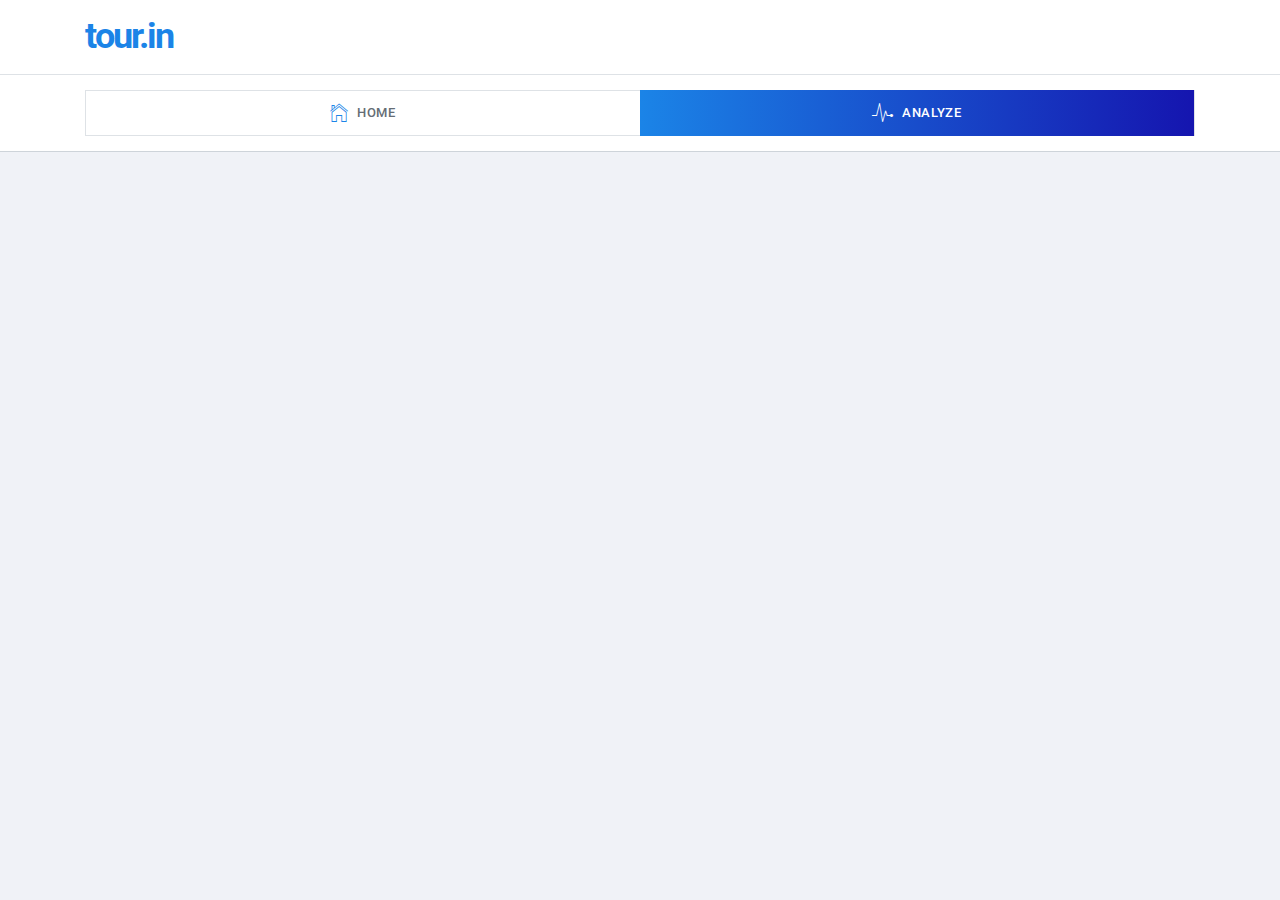
==== commit d9c028d1: "Clean up (analyze part not yet)" ====
--- a/app/analyze.html
+++ b/app/analyze.html
@@ -58,121 +58,6 @@
 
     <div class="slim-mainpanel">
         <div class="container pd-t-50">
-            <div class="row">
-                <div class="col-lg-6">
-                    <h3 class="tx-inverse mg-b-15 slim-pagetitle">Data Dashboard</h3>
-                    <p class="mg-b-40" style="font-size: 15px;">This is an implementation of data dashboard for education purposes. All the data scrapped from
-                        <a href="https://www.tiket.com/" target="_blank">tiket.com </a>
-                        and we visualize it in this website. Enjoy !!</p>
-
-                    <h6 class="slim-card-title mg-b-15">Tickets Summary</h6>
-                    <div class="row no-gutters">
-                        <div class="col-sm-6">
-                            <div class="card card-earning-summary">
-                                <h6>Number of Ticket Scrapped</h6>
-                                <!-- script here -->
-                                <h1>1000</h1>
-                                <span>Based on data collected</span>
-                            </div>
-                            <!-- card -->
-                        </div>
-                        <!-- col-6 -->
-                        <div class="col-sm-6">
-                            <div class="card card-earning-summary mg-sm-l--1 bd-t-0 bd-sm-t">
-                                <h6>Number of Days Scrapped</h6>
-                                <!-- script here -->
-                                <h1>30</h1>
-                                <span>Based on data collected</span>
-                            </div>
-                            <!-- card -->
-                        </div>
-                        <!-- col-6 -->
-                    </div>
-                    <!-- row -->
-                </div>
-                <!-- col-6 -->
-                <div class="col-lg-6 mg-t-20 mg-sm-t-30 mg-lg-t-0">
-                    <div class="card card-dash-headline">
-                        <h4>Introducing the responsive admin dashboard template made with Bootstrap 4</h4>
-                        <p>Fusce vulputate eleifend sapien. Vestibulum purus quam, scelerisque ut, mollis sed, nonummy id, metus...</p>
-                        <div class="row row-sm">
-                            <div class="col-sm-6">
-                                <a href="" class="btn btn-primary btn-block">Account Settings</a>
-                            </div>
-                            <!-- col-6 -->
-                            <div class="col-sm-6 mg-t-10 mg-sm-t-0">
-                                <a href="" class="btn btn-success btn-block">Upgrade Account</a>
-                            </div>
-                            <!-- col-6 -->
-                        </div>
-                        <!-- row -->
-                    </div>
-                    <!-- card -->
-                </div>
-                <!-- col-6 -->
-            </div>
-            <!-- row -->
-
-            <div class="card card-dash-chart-one mg-t-20 mg-sm-t-30">
-                <div class="row no-gutters">
-                    <div class="col-lg-4">
-                        <div class="left-panel">
-                            <nav class="nav">
-                                <a href="" class="nav-link active">Today</a>
-                                <a href="" class="nav-link">This Week</a>
-                                <a href="" class="nav-link">This Month</a>
-                            </nav>
-
-                            <div class="active-visitor-wrapper">
-                                <h1>746</h1>
-                                <p>Online Visitors on Site</p>
-                            </div>
-                            <!-- active-visitor-wrapper -->
-
-                            <hr class="mg-t-30 mg-b-40">
-
-                            <h6 class="visitor-operating-label">Visitors Operating System</h6>
-
-                            <label class="mg-b-5">macOS (30%)</label>
-                            <div class="progress mg-b-15">
-                                <div class="progress-bar bg-warning progress-bar-xs wd-30p" role="progressbar" aria-valuenow="30" aria-valuemin="0" aria-valuemax="100"></div>
-                            </div>
-                            <!-- progress -->
-
-                            <label class="mg-b-5">Windows 10 (50%)</label>
-                            <div class="progress mg-b-15">
-                                <div class="progress-bar bg-success progress-bar-xs wd-50p" role="progressbar" aria-valuenow="50" aria-valuemin="0" aria-valuemax="100"></div>
-                            </div>
-                            <!-- progress -->
-
-                            <label class="mg-b-5">Linux (10%)</label>
-                            <div class="progress mg-b-15">
-                                <div class="progress-bar bg-danger progress-bar-xs wd-10p" role="progressbar" aria-valuenow="10" aria-valuemin="0" aria-valuemax="100"></div>
-                            </div>
-                            <!-- progress -->
-
-                            <label class="mg-b-5">Ubuntu (10%)</label>
-                            <div class="progress mg-b-15">
-                                <div class="progress-bar bg-danger progress-bar-xs wd-10p" role="progressbar" aria-valuenow="10" aria-valuemin="0" aria-valuemax="100"></div>
-                            </div>
-                            <!-- progress -->
-
-                        </div>
-                        <!-- left-panel -->
-                    </div>
-                    <!-- col-4 -->
-                    <div class="col-lg-8">
-                        <div class="right-panel">
-                            <h6 class="slim-card-title">Visitor's Locations</h6>
-                            <div id="vmap" class="ht-250 ht-sm-350 ht-md-450 bg-gray-300"></div>
-                        </div>
-                        <!-- right-panel -->
-                    </div>
-                    <!-- col-8 -->
-                </div>
-                <!-- row -->
-            </div>
-            <!-- card -->
 
         </div>
         <!-- container -->
